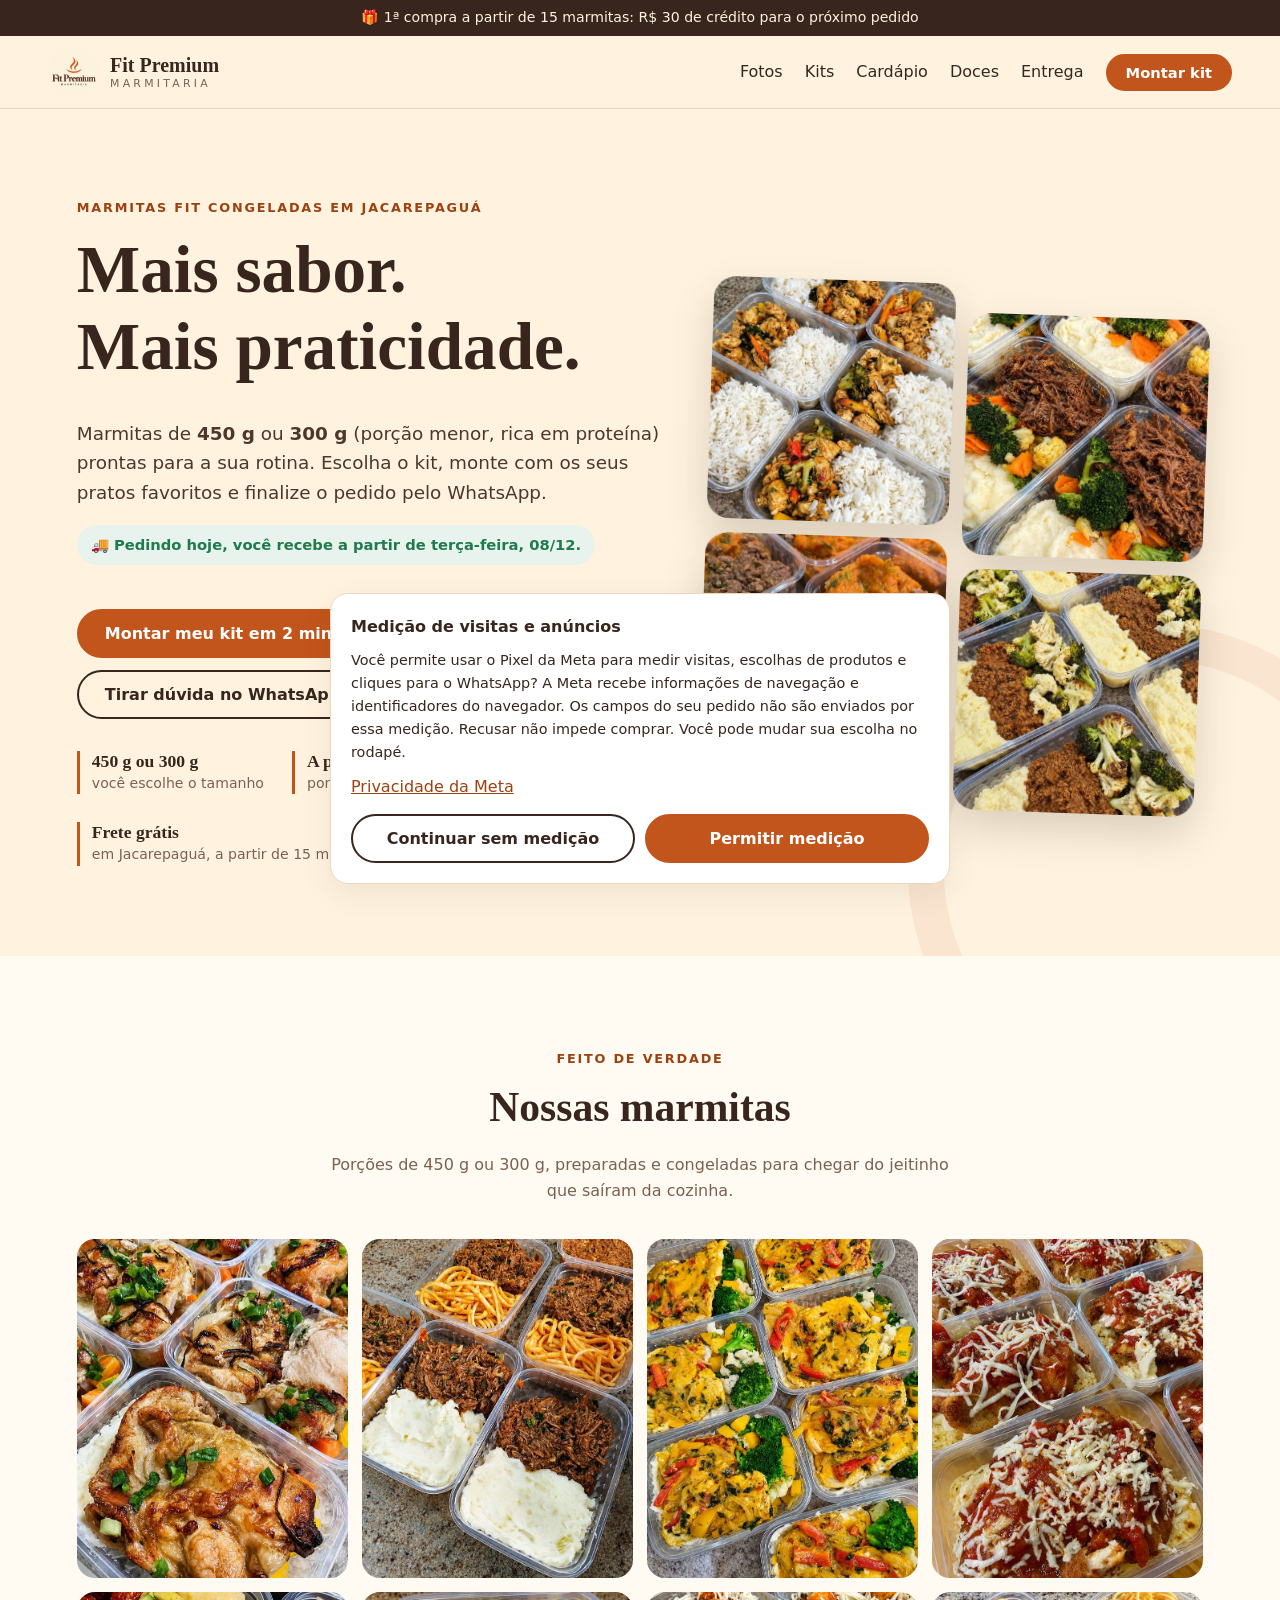
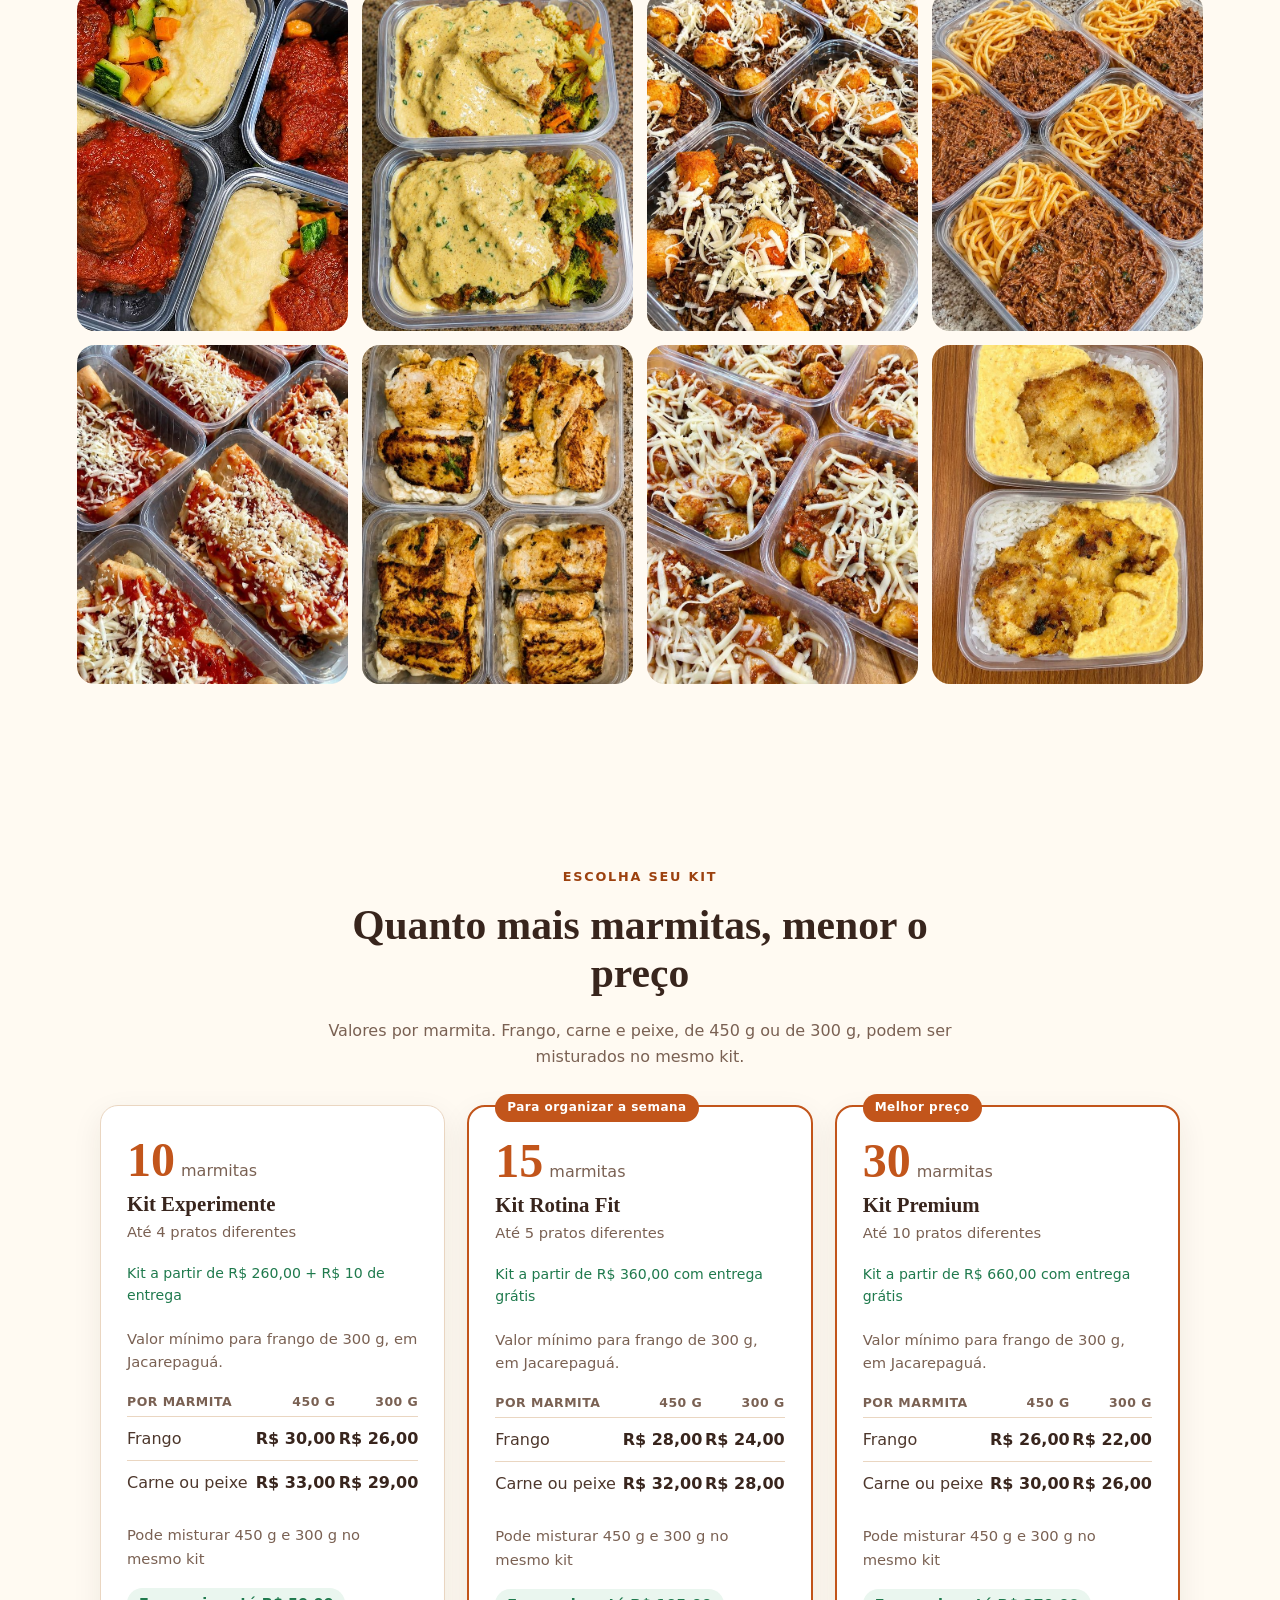
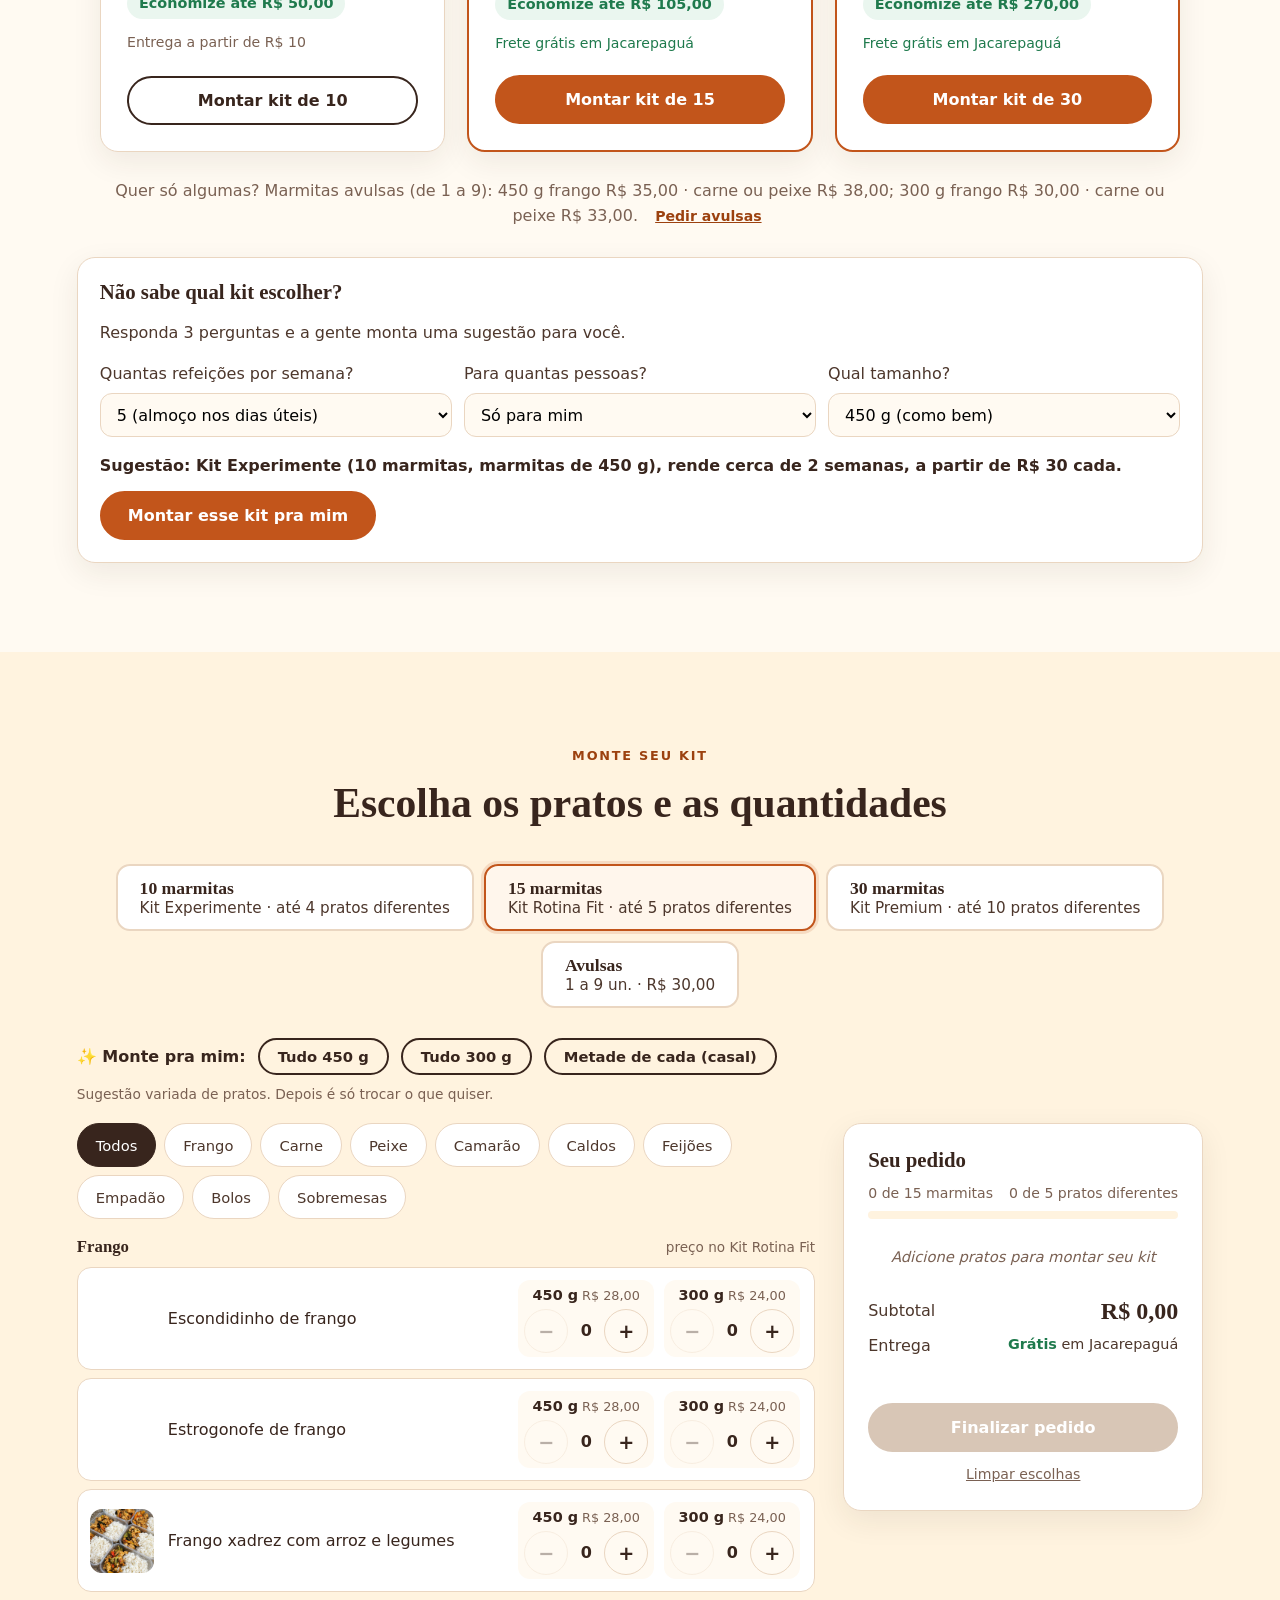
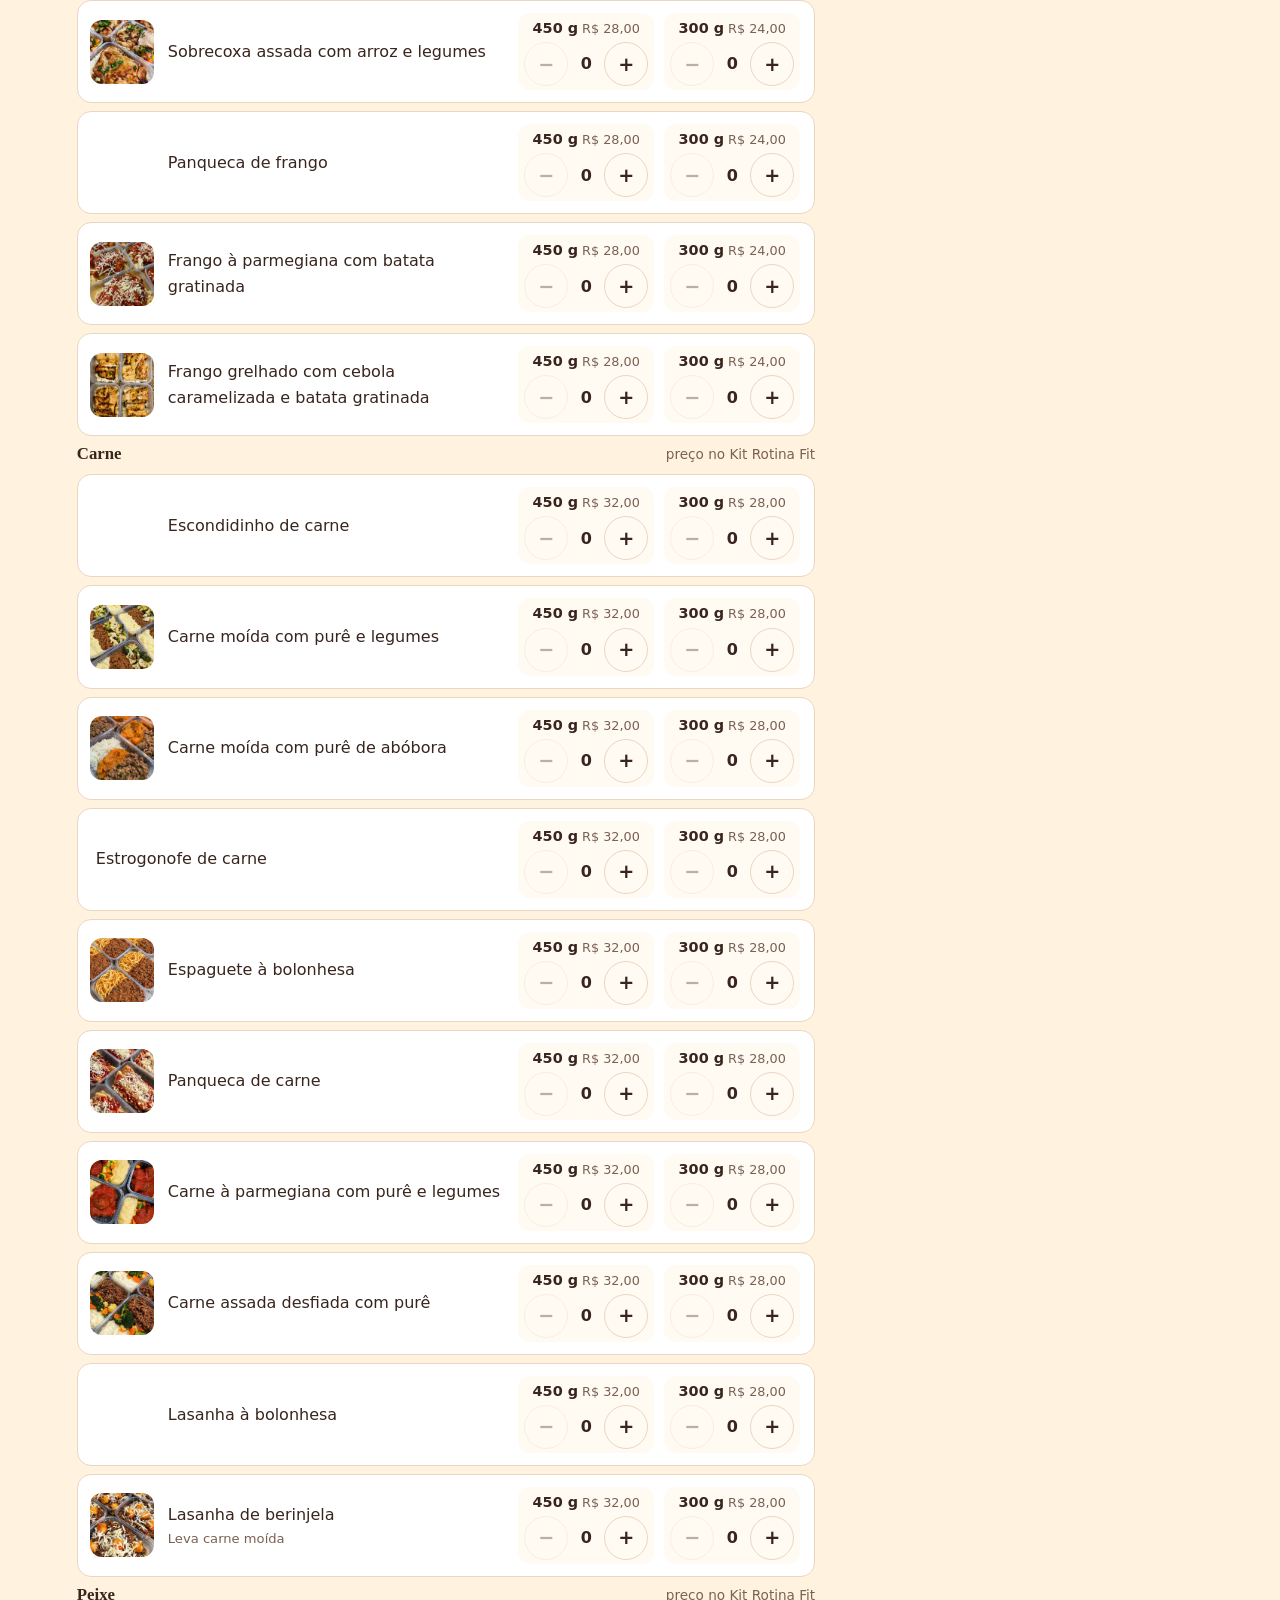
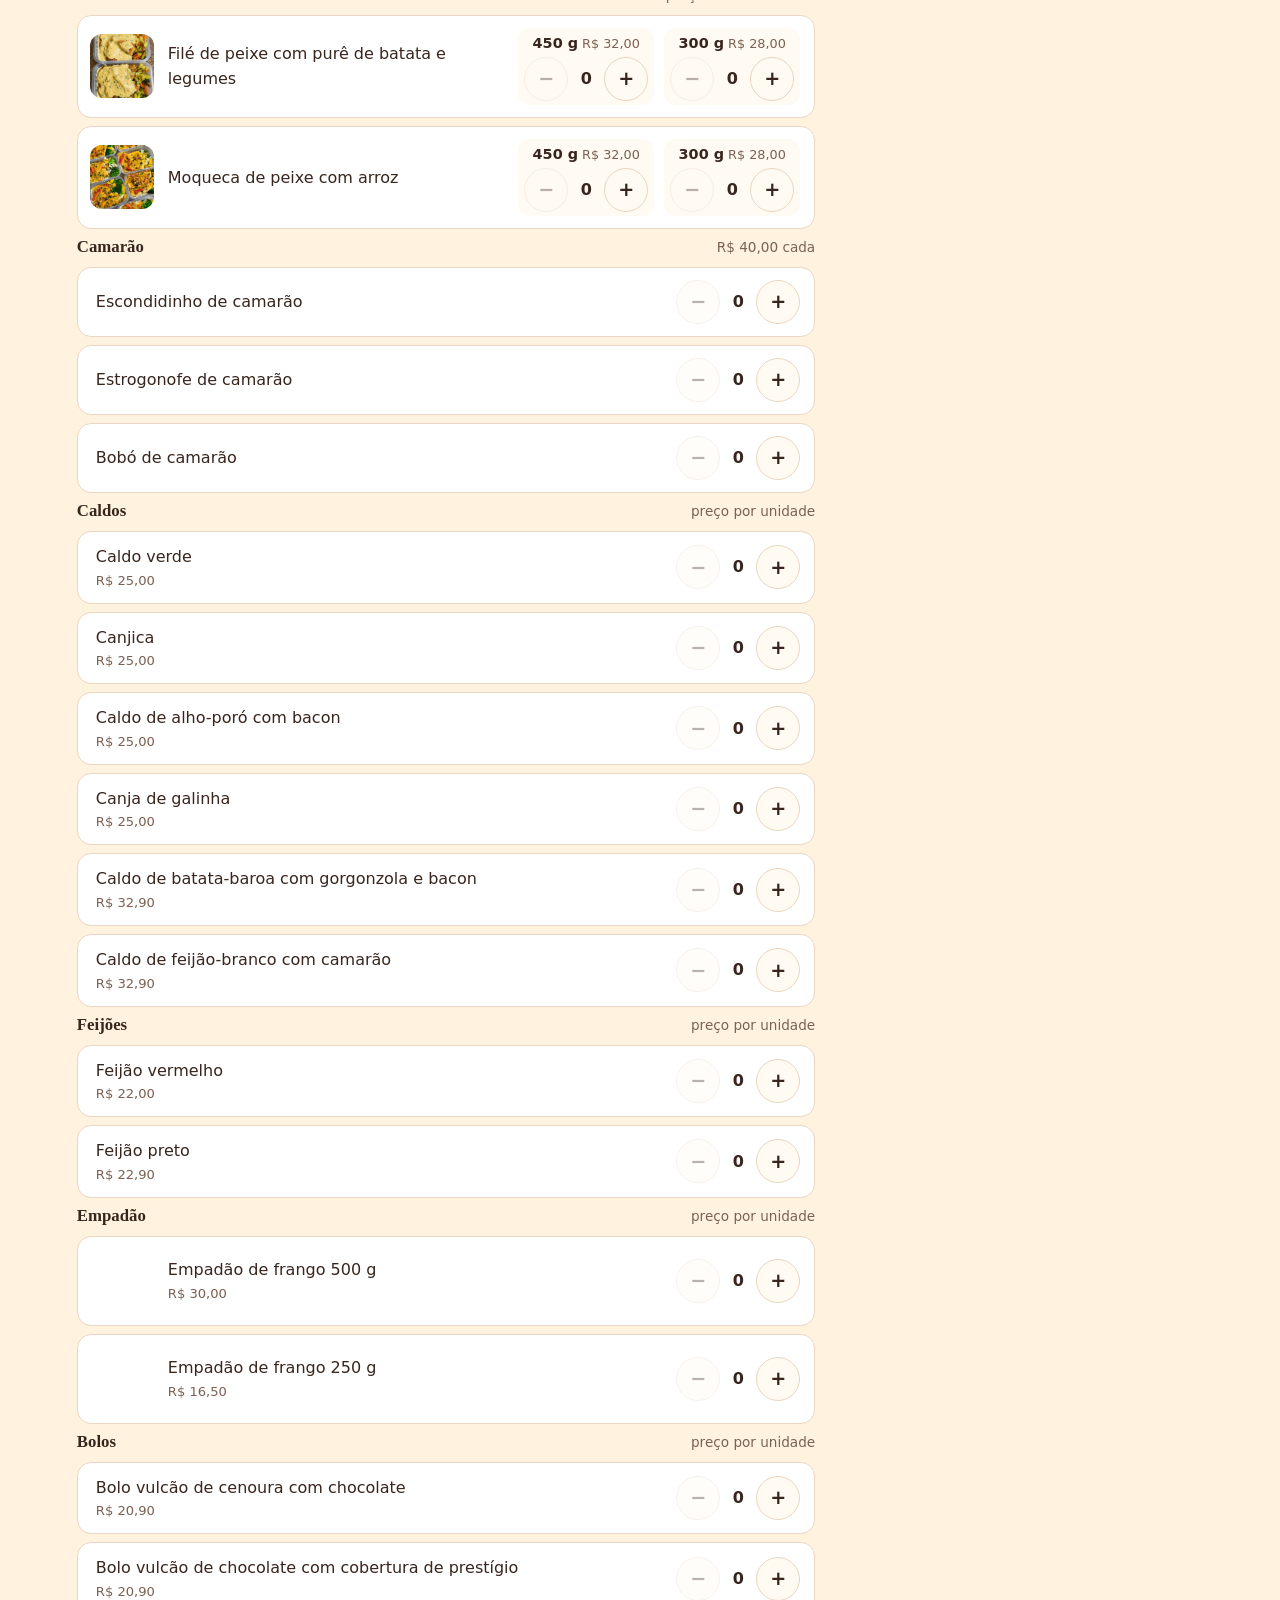
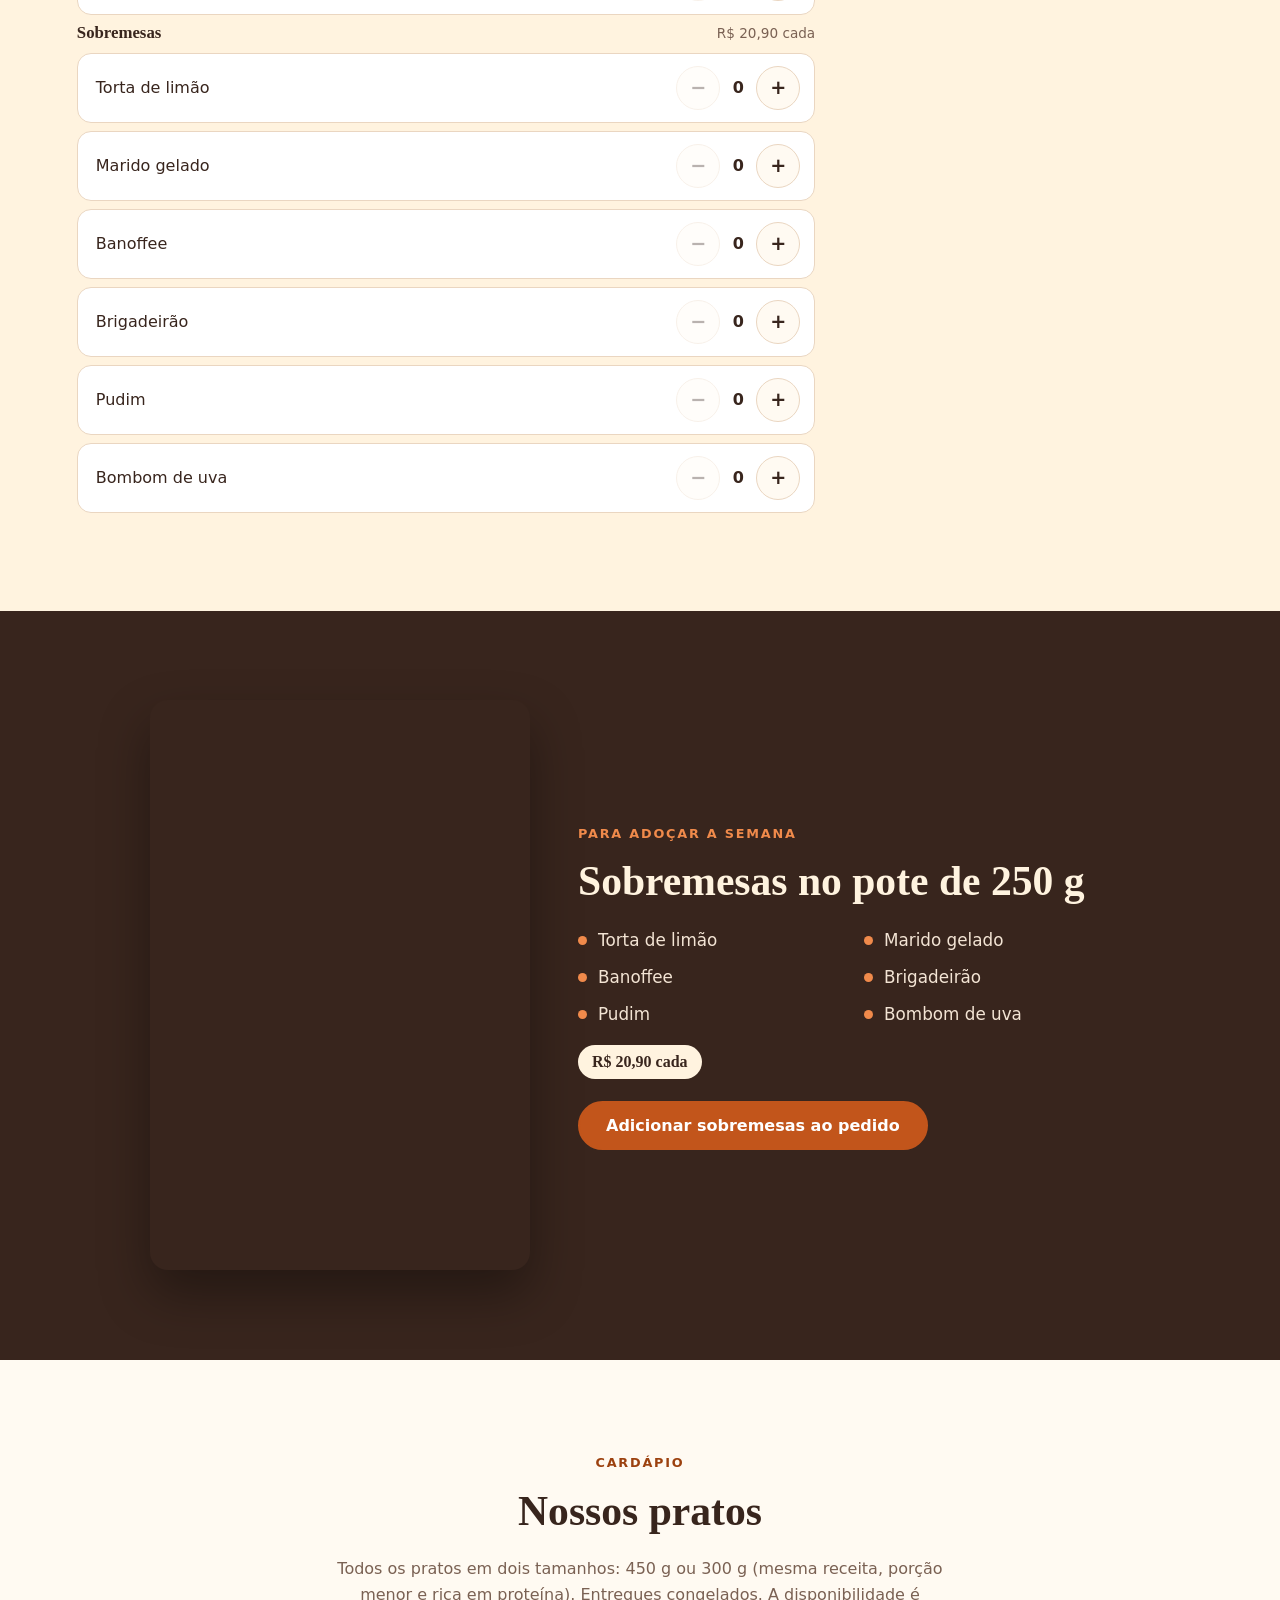
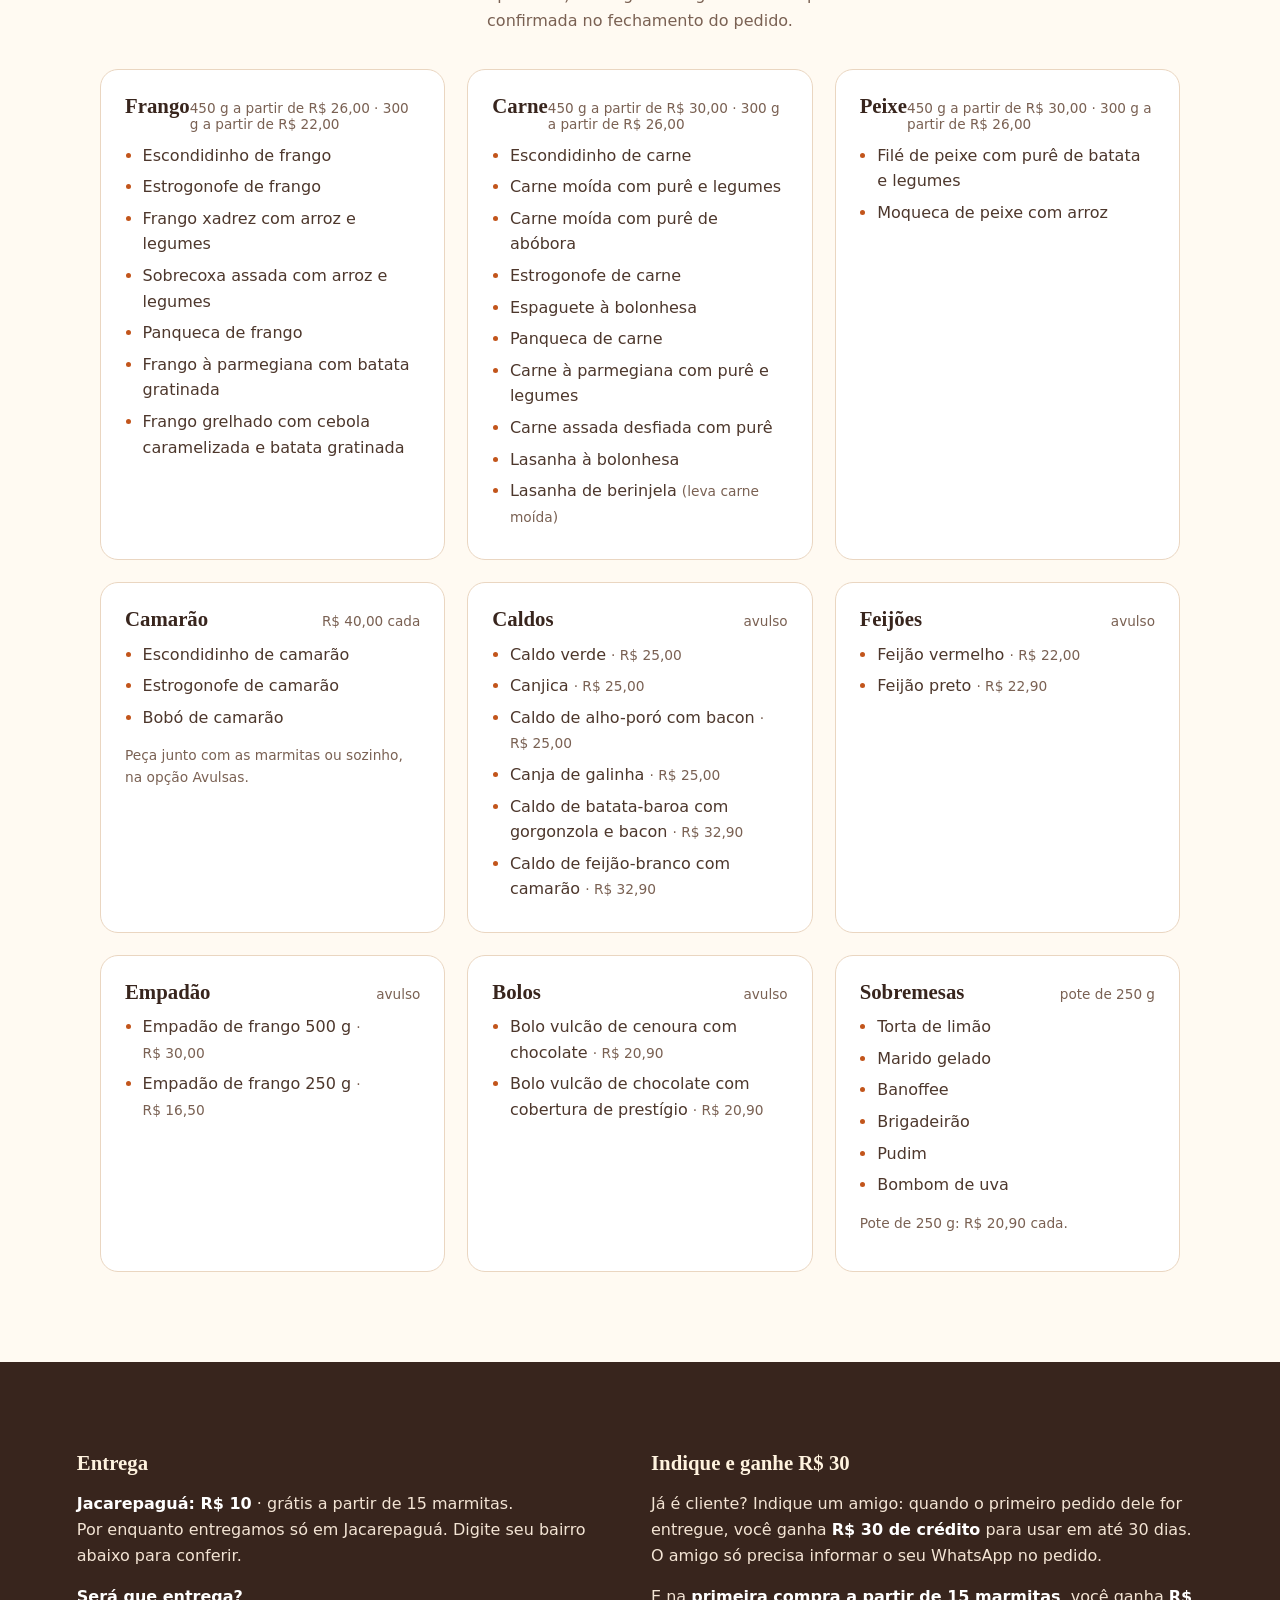
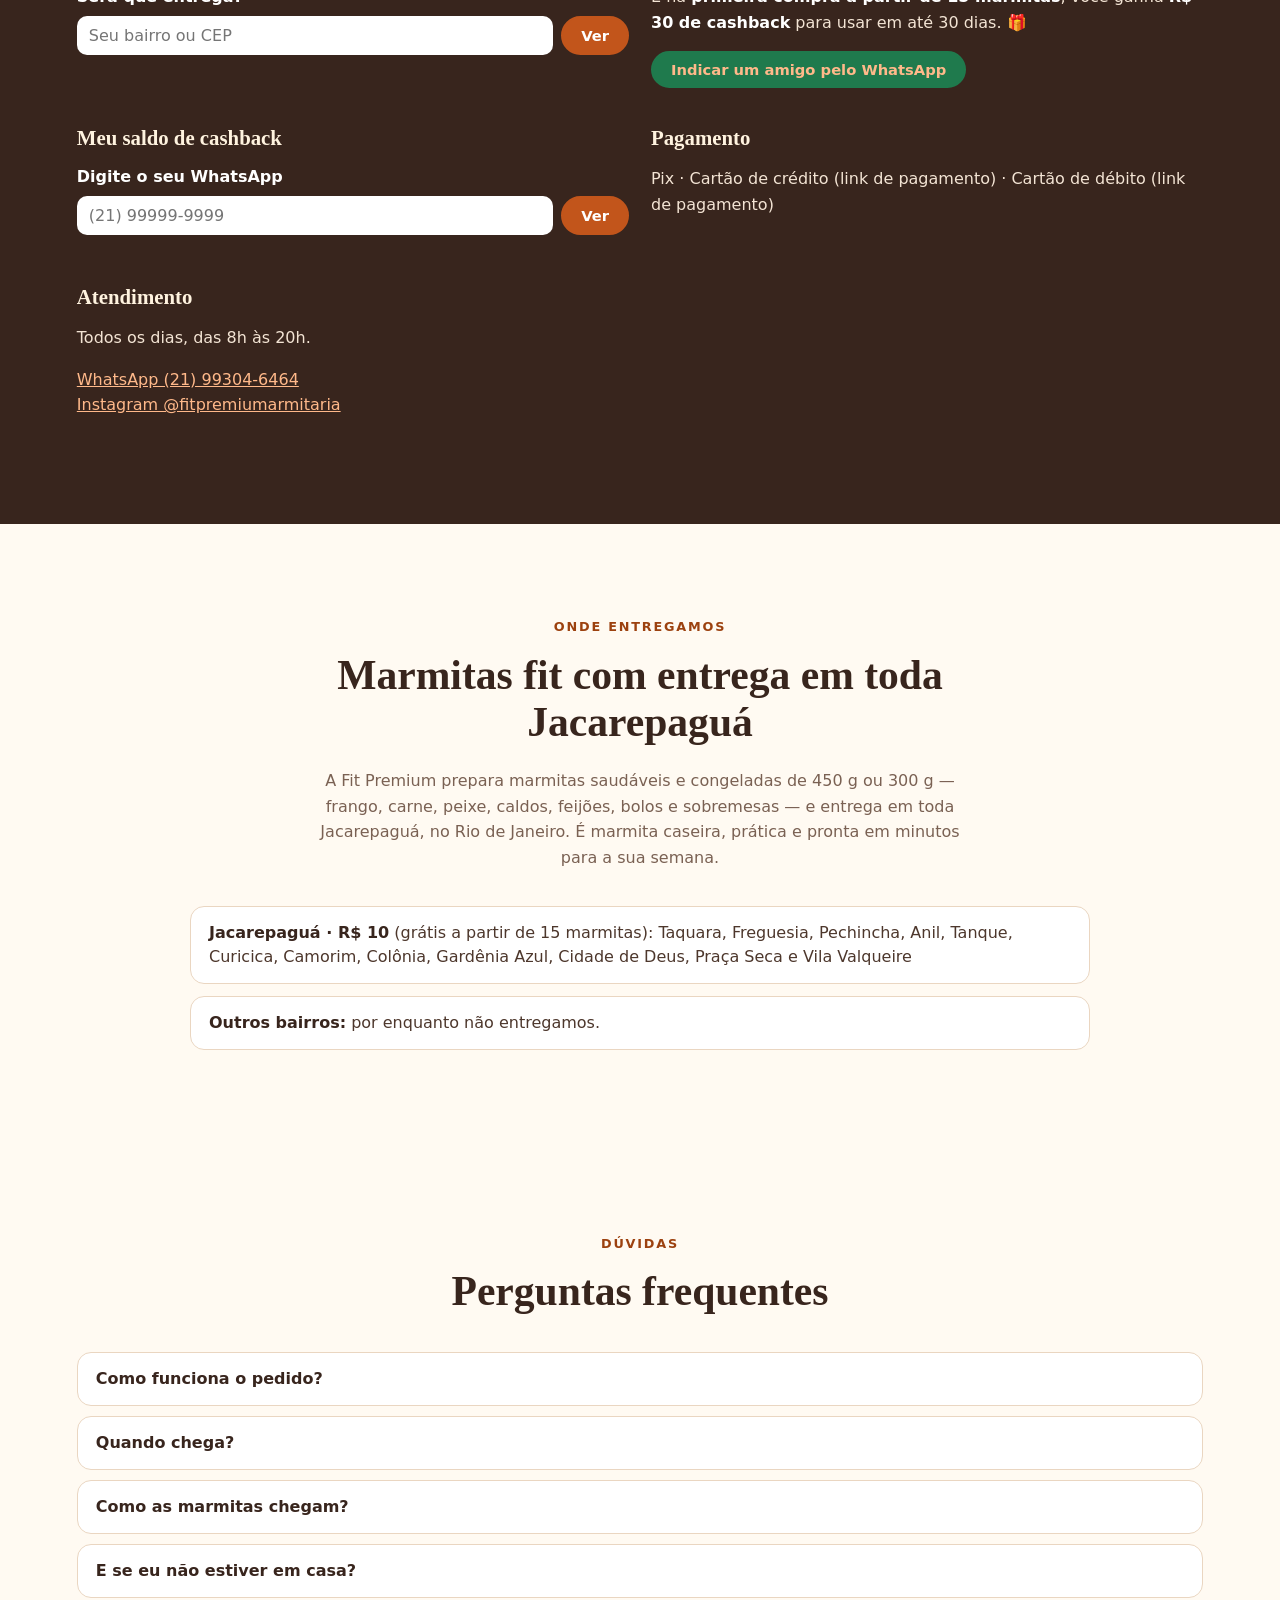
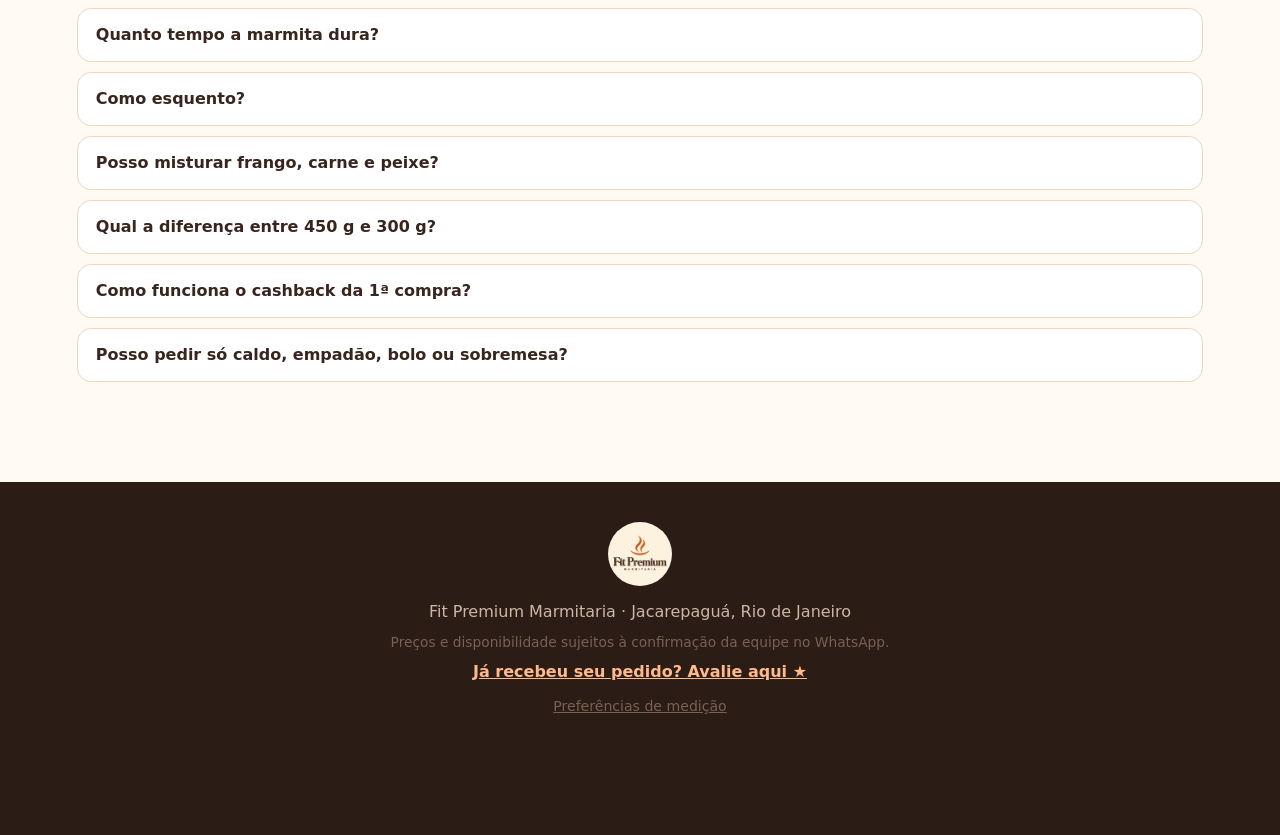
==== index.html @ 9c21b7a5 "Add consent-based Meta measurement and clarify delivery checkout" ====
<!doctype html>
<html lang="pt-BR">
<head>
  <meta charset="utf-8">
  <meta http-equiv="Content-Security-Policy" content="default-src 'self'; script-src 'self' https://connect.facebook.net; style-src 'self' https://fonts.googleapis.com; font-src https://fonts.gstatic.com; img-src 'self' data: https://www.facebook.com; connect-src 'self' https://fitpremium-api.onrender.com https://viacep.com.br https://www.facebook.com; object-src 'none'; base-uri 'self'; form-action 'self'">
  <meta name="referrer" content="strict-origin-when-cross-origin">
  <meta name="viewport" content="width=device-width, initial-scale=1, viewport-fit=cover">
  <title>Marmitas Congeladas em Jacarepaguá | Fit Premium Marmitaria</title>
  <meta name="description" content="Marmitas fit congeladas de 450 g ou 300 g com entrega em Jacarepaguá: Taquara, Freguesia, Pechincha, Anil, Tanque e toda a região de Jacarepaguá. Kits de 10, 15 e 30 marmitas a partir de R$ 22, com frete grátis em Jacarepaguá a partir de 15 marmitas.">
  <link rel="canonical" href="https://fitpremium.onrender.com/">
  <meta name="robots" content="index, follow, max-image-preview:large">
  <meta name="geo.region" content="BR-RJ">
  <meta name="geo.placename" content="Jacarepaguá, Rio de Janeiro">
  <link rel="icon" href="logo-fit-premium.png">
  <link rel="apple-touch-icon" href="logo-fit-premium.png">
  <meta property="og:type" content="website">
  <meta property="og:locale" content="pt_BR">
  <meta property="og:site_name" content="Fit Premium Marmitaria">
  <script type="application/ld+json">
  {
    "@context": "https://schema.org",
    "@type": "FoodEstablishment",
    "@id": "https://fitpremium.onrender.com/#empresa",
    "name": "Fit Premium Marmitaria",
    "alternateName": "Fit Premium",
    "description": "Marmitas fit congeladas de 450 g ou 300 g com frango, carne e peixe. Kits de 10, 15 e 30 marmitas com entrega em toda Jacarepaguá.",
    "url": "https://fitpremium.onrender.com/",
    "image": ["https://fitpremium.onrender.com/fotos/foto-08.jpg", "https://fitpremium.onrender.com/fotos/foto-15.jpg", "https://fitpremium.onrender.com/fotos/foto-20.jpg"],
    "logo": "https://fitpremium.onrender.com/logo-fit-premium.png",
    "telephone": "+55-21-99304-6464",
    "priceRange": "R$ 22 – R$ 40",
    "servesCuisine": ["Marmitas", "Comida saudável", "Comida caseira", "Marmita fit"],
    "hasMenu": "https://fitpremium.onrender.com/#cardapio",
    "acceptsReservations": false,
    "paymentAccepted": "Pix, Cartão de crédito, Cartão de débito",
    "currenciesAccepted": "BRL",
    "address": { "@type": "PostalAddress", "addressLocality": "Rio de Janeiro", "addressRegion": "RJ", "addressCountry": "BR" },
    "areaServed": ["Jacarepaguá", "Taquara", "Freguesia (Jacarepaguá)", "Pechincha", "Anil", "Tanque", "Curicica", "Camorim", "Colônia", "Gardênia Azul", "Cidade de Deus", "Vila Valqueire", "Praça Seca"],
    "openingHoursSpecification": [{ "@type": "OpeningHoursSpecification", "dayOfWeek": ["Monday","Tuesday","Wednesday","Thursday","Friday","Saturday","Sunday"], "opens": "08:00", "closes": "20:00" }],
    "sameAs": ["https://instagram.com/fitpremiumarmitaria", "https://wa.me/5521993046464"],
    "makesOffer": [
      { "@type": "AggregateOffer", "name": "Kit Experimente - 10 marmitas", "lowPrice": "260.00", "highPrice": "330.00", "priceCurrency": "BRL" },
      { "@type": "AggregateOffer", "name": "Kit Rotina Fit - 15 marmitas", "lowPrice": "360.00", "highPrice": "480.00", "priceCurrency": "BRL" },
      { "@type": "AggregateOffer", "name": "Kit Premium - 30 marmitas", "lowPrice": "660.00", "highPrice": "900.00", "priceCurrency": "BRL" }
    ]
  }
  </script>
  <meta property="og:title" content="Marmitas fit de 450 g ou 300 g a partir de R$ 22 · Fit Premium">
  <meta property="og:description" content="Monte seu kit em 2 minutos. Frete grátis em Jacarepaguá a partir de 15 marmitas e R$ 30 de cashback na 1ª compra a partir de 15 marmitas.">
  <meta property="og:image:width" content="1200">
  <meta property="og:image:height" content="630">
  <meta property="og:image" content="https://fitpremium.onrender.com/compartilhar.jpg?v=3">
  <meta property="og:url" content="https://fitpremium.onrender.com/">
  <meta name="theme-color" content="#fff3df">
  <link rel="preconnect" href="https://fonts.googleapis.com">
  <link rel="preconnect" href="https://fonts.gstatic.com" crossorigin>
  <link href="https://fonts.googleapis.com/css2?family=Fraunces:opsz,wght@9..144,500;9..144,700&family=DM+Sans:wght@400;500;700&display=swap" rel="stylesheet">
  <link rel="stylesheet" href="estilo.css?v=20261002b">
</head>
<body>
  <div class="aviso-topo" id="aviso-topo"></div>
  <header class="topo">
    <a href="#inicio" class="marca" aria-label="Fit Premium — início">
      <img src="logo-fit-premium.png" alt="" width="52" height="52">
      <span>Fit Premium<small>Marmitaria</small></span>
    </a>
    <nav aria-label="Principal">
      <a href="#fotos">Fotos</a>
      <a href="#combos">Kits</a>
      <a href="#cardapio">Cardápio</a>
      <a href="#doces">Doces</a>
      <a href="#entrega">Entrega</a>
      <a href="#montar" class="btn btn-pequeno">Montar kit</a>
    </nav>
  </header>

  <main>
    <section id="inicio" class="hero">
      <div class="hero-texto">
        <h1><span class="selo">Marmitas fit congeladas em Jacarepaguá</span>Mais sabor.<br>Mais praticidade.</h1>
        <p class="lead">Marmitas de <strong>450 g</strong> ou <strong>300 g</strong> (porção menor, rica em proteína) prontas para a sua rotina. Escolha o kit, monte com os seus pratos favoritos e finalize o pedido pelo WhatsApp.</p>
        <p class="hero-entrega" id="hero-entrega"></p>
        <div class="hero-acoes">
          <a href="#montar" class="btn">Montar meu kit em 2 minutos</a>
          <a href="#quiz" class="btn btn-contorno">Qual kit é para mim?</a>
          <a href="https://wa.me/5521993046464?text=Oi!%20Tenho%20uma%20d%C3%BAvida%20sobre%20as%20marmitas" class="btn btn-contorno" target="_blank" rel="noopener">Tirar dúvida no WhatsApp</a>
        </div>
        <ul class="hero-fatos">
          <li><strong>450 g ou 300 g</strong><span>você escolhe o tamanho</span></li>
          <li><strong>A partir de R$ 22</strong><span>por marmita</span></li>
          <li><strong>Frete grátis</strong><span>em Jacarepaguá, a partir de 15 marmitas</span></li>
        </ul>
      </div>
      <div class="hero-fotos" id="hero-fotos" aria-label="Fotos das marmitas Fit Premium"></div>
    </section>

    <section id="fotos" class="secao galeria-secao">
      <div class="secao-cab">
        <p class="selo">Feito de verdade</p>
        <h2>Nossas marmitas</h2>
        <p>Porções de 450 g ou 300 g, preparadas e congeladas para chegar do jeitinho que saíram da cozinha.</p>
      </div>
      <div class="galeria" id="galeria"></div>
    </section>

    <section id="combos" class="secao">
      <div class="secao-cab">
        <p class="selo">Escolha seu kit</p>
        <h2>Quanto mais marmitas, menor o preço</h2>
        <p>Valores por marmita. Frango, carne e peixe, de 450 g ou de 300 g, podem ser misturados no mesmo kit.</p>
      </div>
      <div id="lista-combos" class="combos"></div>
      <div class="quiz" id="quiz">
        <h3>Não sabe qual kit escolher?</h3>
        <p>Responda 3 perguntas e a gente monta uma sugestão para você.</p>
        <div class="duas">
          <label>Quantas refeições por semana?<select id="quiz-refeicoes">
            <option value="3">Umas 3 (só para garantir)</option>
            <option value="5" selected>5 (almoço nos dias úteis)</option>
            <option value="7">7 (uma por dia)</option>
            <option value="14">10 ou mais (almoço e jantar)</option>
          </select></label>
          <label>Para quantas pessoas?<select id="quiz-pessoas">
            <option value="1" selected>Só para mim</option>
            <option value="2">2 pessoas</option>
            <option value="3">3 ou mais</option>
          </select></label>
          <label>Qual tamanho?<select id="quiz-tamanho">
            <option value="450" selected>450 g (como bem)</option>
            <option value="300">300 g (como menos)</option>
            <option value="misto">Metade de cada (ex.: casal)</option>
          </select></label>
        </div>
        <p class="quiz-resultado" id="quiz-resultado" aria-live="polite"></p>
        <button type="button" class="btn" id="quiz-montar">Montar esse kit pra mim</button>
      </div>
    </section>

    <section id="montar" class="secao montador">
      <div class="secao-cab">
        <p class="selo">Monte seu kit</p>
        <h2>Escolha os pratos e as quantidades</h2>
      </div>

      <div class="passo-combo" role="radiogroup" aria-label="Tamanho do kit" id="seletor-combo"></div>
      <div class="monte-pra-mim"><strong>✨ Monte pra mim:</strong>
        <button type="button" class="btn btn-contorno btn-pequeno" data-sugestao="450">Tudo 450 g</button>
        <button type="button" class="btn btn-contorno btn-pequeno" data-sugestao="300">Tudo 300 g</button>
        <button type="button" class="btn btn-contorno btn-pequeno" data-sugestao="misto">Metade de cada (casal)</button>
        <span>Sugestão variada de pratos. Depois é só trocar o que quiser.</span></div>

      <div class="montador-grid">
        <div class="pratos">
          <div class="filtros" role="tablist" aria-label="Categorias" id="filtros"></div>
          <div id="lista-pratos"></div>
        </div>

        <aside class="resumo" id="resumo" aria-labelledby="resumo-titulo">
          <h3 id="resumo-titulo">Seu pedido</h3>
          <div class="progresso">
            <div class="progresso-info"><span id="prog-marmitas">0 de 10 marmitas</span><span id="prog-pratos">0 de 4 pratos diferentes</span></div>
            <div class="barra"><div id="barra-fill"></div></div>
          </div>
          <ul id="resumo-itens" class="resumo-itens"></ul>
          <div class="resumo-total">
            <div><span>Subtotal</span><strong id="subtotal">R$ 0,00</strong></div>
            <p class="pequeno" id="nota-doces" hidden>+ sobremesas: valor confirmado no WhatsApp</p>
            <div class="frete"><span>Entrega</span><span id="frete-info">—</span></div>
          </div>
          <p id="aviso" class="aviso" aria-live="polite"></p>
          <button id="btn-finalizar" class="btn btn-bloco" disabled>Finalizar pedido</button>
          <button id="btn-limpar" class="link-limpar" type="button">Limpar escolhas</button>
        </aside>
      </div>
    </section>

    <section id="doces" class="secao doces">
      <div class="doces-grid">
        <img id="doces-foto" alt="Sobremesas Fit Premium no pote de 250 g: torta de limão, marido gelado, banoffee, brigadeirão, pudim e bombom de uva" width="400" height="600" loading="lazy">
        <div>
          <p class="selo">Para adoçar a semana</p>
          <h2>Sobremesas no pote de <span id="doces-peso">250 g</span></h2>
          <ul class="doces-lista" id="doces-lista"></ul>
          <p class="doces-preco" id="doces-preco"></p>
          <p class="doces-combo" id="doces-combo"></p>
          <button type="button" class="btn" id="btn-doces">Adicionar sobremesas ao pedido</button>
        </div>
      </div>
    </section>

    <section id="avaliacoes" class="secao avaliacoes" hidden>
      <div class="secao-cab">
        <p class="selo">Clientes satisfeitos</p>
        <h2>Quem prova, volta</h2>
        <p id="media-avaliacoes"></p>
      </div>
      <div class="depoimentos" id="depoimentos"></div>
    </section>

    <section id="cardapio" class="secao">
      <div class="secao-cab">
        <p class="selo">Cardápio</p>
        <h2>Nossos pratos</h2>
        <p>Todos os pratos em dois tamanhos: 450 g ou 300 g (mesma receita, porção menor e rica em proteína). Entregues congelados. A disponibilidade é confirmada no fechamento do pedido.</p>
      </div>
      <div id="cardapio-lista" class="cardapio"></div>
    </section>

    <section id="entrega" class="secao info">
      <div class="info-card">
        <h3>Entrega</h3>
        <p><strong>Jacarepaguá: R$ 10</strong> · grátis a partir de 15 marmitas.<br>Por enquanto entregamos só em Jacarepaguá. Digite seu bairro abaixo para conferir.</p>
        <form class="sera-entrega" id="form-sera" novalidate>
          <label for="inp-sera">Será que entrega?</label>
          <div><input id="inp-sera" list="lista-bairros" placeholder="Seu bairro ou CEP" autocomplete="off" maxlength="60"><button class="btn btn-pequeno">Ver</button></div>
          <p id="res-sera" aria-live="polite"></p>
        </form>
      </div>
      <div class="info-card">
        <h3>Indique e ganhe R$ 30</h3>
        <p>Já é cliente? Indique um amigo: quando o primeiro pedido dele for entregue, você ganha <strong>R$ 30 de crédito</strong> para usar em até 30 dias. O amigo só precisa informar o seu WhatsApp no pedido.</p>
        <p>E na <strong>primeira compra a partir de 15 marmitas</strong>, você ganha <strong>R$ 30 de cashback</strong> para usar em até 30 dias. 🎁</p>
        <p><a class="btn btn-pequeno btn-whats" id="btn-indicar" href="#" target="_blank" rel="noopener">Indicar um amigo pelo WhatsApp</a></p>
      </div>
      <div class="info-card">
        <h3>Meu saldo de cashback</h3>
        <form class="sera-entrega" id="form-saldo" novalidate>
          <label for="inp-saldo">Digite o seu WhatsApp</label>
          <div><input id="inp-saldo" inputmode="tel" placeholder="(21) 99999-9999" maxlength="16" autocomplete="tel-national"><button class="btn btn-pequeno">Ver</button></div>
          <p id="res-saldo" aria-live="polite"></p>
        </form>
      </div>
      <div class="info-card">
        <h3>Pagamento</h3>
        <p id="lista-pagamentos"></p>
      </div>
      <div class="info-card">
        <h3>Atendimento</h3>
        <p>Todos os dias, das 8h às 20h.</p>
        <p><a id="link-whats" href="#">WhatsApp (21) 99304-6464</a><br><a id="link-insta" href="#">Instagram @fitpremiumarmitaria</a></p>
      </div>
    </section>
    <section id="onde-entregamos" class="secao regioes">
      <div class="secao-cab">
        <p class="selo">Onde entregamos</p>
        <h2>Marmitas fit com entrega em toda Jacarepaguá</h2>
        <p>A Fit Premium prepara marmitas saudáveis e congeladas de 450 g ou 300 g — frango, carne, peixe, caldos, feijões, bolos e sobremesas — e entrega em toda Jacarepaguá, no Rio de Janeiro. É marmita caseira, prática e pronta em minutos para a sua semana.</p>
      </div>
      <ul class="lista-bairros">
        <li><strong>Jacarepaguá · R$ 10</strong> (grátis a partir de 15 marmitas): Taquara, Freguesia, Pechincha, Anil, Tanque, Curicica, Camorim, Colônia, Gardênia Azul, Cidade de Deus, Praça Seca e Vila Valqueire</li>
        <li><strong>Outros bairros:</strong> por enquanto não entregamos.</li>
      </ul>
    </section>
    <section id="duvidas" class="secao duvidas">
      <div class="secao-cab">
        <p class="selo">Dúvidas</p>
        <h2>Perguntas frequentes</h2>
      </div>
      <details><summary>Como funciona o pedido?</summary><p>Você escolhe o kit e os pratos aqui no site e toca em "Enviar pedido pelo WhatsApp". A equipe confirma disponibilidade, data e total por lá. Pagamento por Pix ou cartão (enviamos um link de pagamento pelo WhatsApp). O pedido sai depois do pagamento confirmado.</p></details>
      <details><summary>Quando chega?</summary><p>Entregamos em 2 dias após a confirmação do pedido. Se preferir uma data específica, é só escolher no pedido.</p></details>
      <details><summary>Como as marmitas chegam?</summary><p>Congeladas, em caixa térmica com gelo, lacrada com o número do seu pedido. Você escolhe o período (manhã ou tarde) e avisamos pelo WhatsApp quando o pedido sair. Ao receber, guarde logo no freezer.</p></details>
      <details><summary>E se eu não estiver em casa?</summary><p>A portaria ou outra pessoa pode receber, se você autorizar no pedido. Se não houver ninguém e o pedido voltar, combinamos uma nova entrega pelo WhatsApp, com nova taxa de entrega.</p></details>
      <details><summary>Quanto tempo a marmita dura?</summary><p>Até 3 meses no freezer. Depois de descongelada, consuma em até 3 dias (na geladeira).</p></details>
      <details><summary>Como esquento?</summary><p>No micro-ondas, por 5 a 7 minutos, mexendo na metade do tempo.</p></details>
      <details><summary>Posso misturar frango, carne e peixe?</summary><p>Pode! Cada kit aceita um número de pratos diferentes (4, 5 ou 10) e você escolhe quantas marmitas de cada.</p></details>
      <details><summary>Qual a diferença entre 450 g e 300 g?</summary><p>É a mesma receita. A de 300 g tem menos acompanhamento e mantém a proteína: é para quem come menos ou está de dieta. Dá para misturar os dois tamanhos no mesmo kit (por exemplo, um casal). O mesmo prato nos dois tamanhos conta como um prato só.</p></details>
      <details><summary>Como funciona o cashback da 1ª compra?</summary><p>Na primeira compra a partir de 15 marmitas, você ganha R$ 30 de crédito quando o pedido é entregue. Ele vale por 30 dias e entra sozinho no total do próximo pedido feito com o mesmo WhatsApp. Consulte seu saldo aqui no site, na seção Entrega.</p></details>
      <details><summary>Posso pedir só caldo, empadão, bolo ou sobremesa?</summary><p>Pode. Escolha "Avulsas" no montador e adicione só os itens que quiser.</p></details>
    </section>
  </main>

  <aside class="lembrete" id="lembrete" hidden>
    <button type="button" class="fechar" id="lembrete-fechar" aria-label="Fechar">×</button>
    <p><strong>🎁 R$ 30 de crédito para o próximo pedido</strong> na sua 1ª compra a partir de 15 marmitas.</p>
    <a href="#montar" class="btn btn-pequeno" id="lembrete-btn">Montar meu kit</a>
  </aside>

  <footer class="rodape">
    <img src="logo-fit-premium.png" alt="" width="64" height="64">
    <p>Fit Premium Marmitaria · Jacarepaguá, Rio de Janeiro</p>
    <p class="pequeno">Preços e disponibilidade sujeitos à confirmação da equipe no WhatsApp.</p>
    <p><a href="avaliar.html" class="link-rodape">Já recebeu seu pedido? Avalie aqui ★</a></p>
    <p><button type="button" class="link-limpar" id="medicao-preferencias">Preferências de medição</button></p>
  </footer>
  <aside id="preferencias-medicao" class="preferencias-medicao" aria-label="Preferências de medição" hidden>
    <strong>Medição de visitas e anúncios</strong>
    <p>Você permite usar o Pixel da Meta para medir visitas, escolhas de produtos e cliques para o WhatsApp? A Meta recebe informações de navegação e identificadores do navegador. Os campos do seu pedido não são enviados por essa medição. Recusar não impede comprar. Você pode mudar sua escolha no rodapé.</p>
    <a href="https://www.facebook.com/privacy/policy/" target="_blank" rel="noopener">Privacidade da Meta</a>
    <div class="acoes-medicao">
      <button type="button" class="btn btn-contorno" id="medicao-recusar">Continuar sem medição</button>
      <button type="button" class="btn" id="medicao-aceitar">Permitir medição</button>
    </div>
  </aside>

  <!-- Barra fixa no celular -->
  <div class="barra-movel" id="barra-movel">
    <div><strong id="bm-total">R$ 0,00</strong><span id="bm-info">0 de 10 marmitas</span></div>
    <a href="#resumo" class="btn btn-pequeno" id="bm-btn">Ver pedido</a>
  </div>

  <dialog id="checkout" aria-labelledby="checkout-titulo">
    <form id="form-checkout" method="dialog">
      <div class="dlg-cab">
        <h3 id="checkout-titulo">Finalizar pedido</h3>
        <button type="button" class="fechar" id="btn-fechar" aria-label="Fechar">×</button>
      </div>
      <p class="pequeno">Ao continuar, abriremos o WhatsApp com seu pedido pronto. Toque em enviar no WhatsApp para Marcos Medina receber a mensagem e confirmar disponibilidade, entrega e total. Atendimento todos os dias, das 8h às 20h.</p>
      <label>Nome<input name="nome" required autocomplete="name" maxlength="80"></label>
      <label>Seu WhatsApp<input name="telefone" required inputmode="tel" autocomplete="tel-national" placeholder="(21) 99999-9999" maxlength="16"></label>
      <input type="hidden" name="tipo" value="Entrega">
      <!-- Campo-armadilha contra robôs: fica invisível e deve continuar vazio. -->
      <div class="hp" aria-hidden="true"><label>Site<input name="site" tabindex="-1" autocomplete="off"></label></div>
      <div id="campos-endereco">
        <label>CEP<input name="cep" inputmode="numeric" autocomplete="postal-code" placeholder="00000-000 (preenche o endereço)" maxlength="9"></label>
        <label>Endereço completo<input name="endereco" autocomplete="street-address" placeholder="Rua, número, complemento" maxlength="200"></label>
        <div class="duas">
          <label>Bairro<input name="bairro" list="lista-bairros" required autocomplete="off" placeholder="Ex.: Taquara" maxlength="60"></label>
          <label>Cidade<select name="cidade" id="sel-cidade"></select></label>
        </div>
        <datalist id="lista-bairros"></datalist>
        <p class="taxa-entrega" id="taxa-entrega" aria-live="polite"></p>
        <a class="pequeno" href="https://wa.me/5521993046464?text=Ol%C3%A1!%20Quero%20consultar%20a%20entrega%20no%20meu%20bairro." target="_blank" rel="noopener">Não encontrou seu bairro? Consulte a entrega pelo WhatsApp</a>
      </div>
      <div class="duas">
        <label>Pagamento<select name="pagamento" id="sel-pagamento" required></select></label>
        <label>Data desejada<input name="data" type="date" id="inp-data"></label>
      </div>
      <label>Período de entrega<select name="periodo" id="sel-periodo" required></select></label>
      <label class="check"><input type="checkbox" name="porteiro" value="sim"> A portaria (ou outra pessoa) pode receber</label>
      <p class="pequeno">🚚 Entregamos em 2 dias após a confirmação do pedido. Deixe a data em branco para receber o quanto antes. As marmitas vão congeladas, em caixa térmica com gelo e lacrada.</p>
      <label>Observações<textarea name="obs" rows="2" placeholder="Opcional" maxlength="300"></textarea></label>
      <details class="extras-checkout">
        <summary>🎁 Primeira compra? Indicação de amigo?</summary>
        <p class="pequeno" id="aviso-cashback"></p>
        <label>Quem te indicou? (WhatsApp)<input name="indicadoPor" inputmode="tel" placeholder="(21) 99999-9999" maxlength="16"></label>
        <p class="pequeno">Conferimos pelo seu WhatsApp se é a primeira compra. Créditos de indicação que você tiver entram sozinhos no total. Quem indica precisa já ter recebido um pedido.</p>
      </details>
      <div class="total-checkout" id="total-checkout"></div>
      <p class="pequeno">Aguarde a confirmação de Marcos Medina antes de pagar. Depois da conferência do pedido, enviamos a chave Pix ou o link de pagamento pelo WhatsApp.</p>
      <p class="aviso" id="erro-checkout" role="alert"></p>
      <button class="btn btn-bloco btn-whats" type="submit">Enviar pedido pelo WhatsApp</button>
    </form>
    <div class="pedido-ok" id="pedido-ok" hidden>
      <p class="selo">Quase lá ✓</p>
      <h3 id="ok-codigo">Pedido registrado</h3>
      <p id="ok-texto"></p>
      <p class="pequeno">Seu pedido ainda depende de confirmação. Marcos Medina confere disponibilidade, entrega e total e envia a forma de pagamento pelo WhatsApp. Aguarde essa confirmação antes de pagar.</p>
      <a class="btn btn-bloco btn-whats" id="ok-whats" href="#" target="_blank" rel="noopener">Abrir o WhatsApp de novo</a>
      <button type="button" class="link-limpar" id="ok-fechar">Fechar</button>
    </div>
  </dialog>

  <script src="dados.js?v=20261002a"></script>
  <script src="preco.js?v=20261001a"></script>
  <script src="medicao.js?v=20261002b"></script>
  <script src="app.js?v=20261002b"></script>
</body>
</html>
---- estilo.css ----
:root {
  --creme: #fff3df;
  --creme-claro: #fffaf2;
  --laranja: #c2551b;
  --laranja-escuro: #9c410f;
  --marrom: #38251d;
  --texto: #4d372c;
  --suave: #7a6153;
  --linha: #ead6c1;
  --branco: #fff;
  --verde: #1f7a4d;
  --raio: 18px;
  --sombra: 0 10px 30px rgba(56, 37, 29, .08);
  --serif: 'Fraunces', Georgia, serif;
  --sans: 'DM Sans', system-ui, sans-serif;
}

* { box-sizing: border-box; }
[hidden] { display: none !important; }
html { scroll-behavior: smooth; scroll-padding-top: 84px; }
body { -webkit-text-size-adjust: 100%; margin: 0; background: var(--creme-claro); color: var(--texto); font: 16px/1.6 var(--sans); }
img { max-width: 100%; height: auto; }
a { color: var(--laranja-escuro); }
h1, h2, h3 { font-family: var(--serif); color: var(--marrom); line-height: 1.15; margin: 0 0 .5em; }
h1 { font-size: clamp(2.4rem, 6vw, 4.2rem); }
h2 { font-size: clamp(1.8rem, 4vw, 2.6rem); }
h3 { font-size: 1.3rem; }
.pequeno { font-size: .86rem; color: var(--suave); }

/* Botões */
.btn { display: inline-flex; align-items: center; justify-content: center; gap: 8px; background: var(--laranja); color: #fff; border: 2px solid var(--laranja); padding: 13px 26px; border-radius: 999px; font: 700 1rem var(--sans); text-decoration: none; cursor: pointer; transition: background .2s, transform .1s; }
.btn:hover { background: var(--laranja-escuro); border-color: var(--laranja-escuro); }
.btn:active { transform: scale(.98); }
.btn:disabled { background: #d8c6b6; border-color: #d8c6b6; cursor: not-allowed; }
.btn-contorno { background: transparent; color: var(--marrom); border-color: var(--marrom); }
.btn-contorno:hover { background: var(--marrom); color: #fff; border-color: var(--marrom); }
.btn-pequeno { padding: 8px 18px; font-size: .92rem; }
.btn-bloco { width: 100%; }
.btn-whats { background: var(--verde); border-color: var(--verde); }
.btn-whats:hover { background: #17603c; border-color: #17603c; }
:focus-visible { outline: 3px solid var(--laranja); outline-offset: 2px; }

/* Topo */
.topo { position: sticky; top: 0; z-index: 20; display: flex; align-items: center; justify-content: space-between; gap: 16px; padding: 10px clamp(16px, 4vw, 48px); background: rgba(255, 243, 223, .94); backdrop-filter: blur(8px); border-bottom: 1px solid var(--linha); }
.marca { display: flex; align-items: center; gap: 10px; text-decoration: none; color: var(--marrom); font: 700 1.25rem var(--serif); }
.marca img { width: 52px; height: 52px; border-radius: 50%; object-fit: cover; }
.marca small { display: block; font: 500 .68rem var(--sans); letter-spacing: .3em; text-transform: uppercase; color: var(--suave); }
.topo nav { display: flex; align-items: center; gap: 22px; }
.topo nav a:not(.btn) { color: var(--marrom); text-decoration: none; font-weight: 500; }
.topo nav a:not(.btn):hover { color: var(--laranja); }

/* Hero */
.hero { display: grid; grid-template-columns: 1.2fr 1fr; align-items: center; gap: 32px; padding: clamp(40px, 7vw, 90px) clamp(16px, 6vw, 80px); background: var(--creme); position: relative; overflow: hidden; }
.hero::after { content: ''; position: absolute; right: -120px; bottom: -160px; width: 420px; height: 420px; border-radius: 50%; border: 36px solid rgba(194, 85, 27, .08); }
.selo { display: inline-block; margin: 0 0 14px; color: var(--laranja-escuro); font-weight: 700; font-size: .8rem; letter-spacing: .14em; text-transform: uppercase; }
.lead { font-size: 1.15rem; max-width: 34em; }
.hero-acoes { display: flex; flex-wrap: wrap; gap: 12px; margin: 26px 0 32px; }
.hero-fatos { list-style: none; padding: 0; margin: 0; display: flex; flex-wrap: wrap; gap: 28px; }
.hero-fatos li { display: flex; flex-direction: column; border-left: 3px solid var(--laranja); padding-left: 12px; }
.hero-fatos strong { font: 700 1.1rem var(--serif); color: var(--marrom); }
.hero-fatos span { font-size: .88rem; color: var(--suave); }
.hero-fotos { display: grid; grid-template-columns: 1fr 1fr; gap: 14px; transform: rotate(2deg); position: relative; z-index: 1; }
.hero-fotos img { width: 100%; aspect-ratio: 1; object-fit: cover; border-radius: 22px; box-shadow: 0 18px 40px rgba(56, 37, 29, .18); }
.hero-fotos img:nth-child(2), .hero-fotos img:nth-child(4) { transform: translateY(28px); }

/* Galeria */
.galeria { display: grid; grid-template-columns: repeat(4, 1fr); gap: 14px; max-width: 1180px; margin: 0 auto; }
.galeria figure { margin: 0; overflow: hidden; border-radius: 18px; background: var(--creme); }
.galeria img { display: block; width: 100%; aspect-ratio: 4 / 5; object-fit: cover; transition: transform .4s; }
.galeria figure:hover img { transform: scale(1.05); }

/* Seções */
.secao { padding: clamp(48px, 7vw, 90px) clamp(16px, 6vw, 80px); }
.secao-cab { max-width: 640px; margin: 0 auto 36px; text-align: center; }
.secao-cab p:last-child { color: var(--suave); }

/* Cards de combo */
.combos { display: grid; grid-template-columns: repeat(3, 1fr); gap: 22px; max-width: 1080px; margin: 0 auto; }
.combo { position: relative; background: var(--branco); border: 1px solid var(--linha); border-radius: var(--raio); padding: 30px 26px 26px; box-shadow: var(--sombra); display: flex; flex-direction: column; }
.combo.destaque { border: 2px solid var(--laranja); }
.combo .tag { position: absolute; top: -13px; left: 26px; background: var(--laranja); color: #fff; font-size: .75rem; font-weight: 700; padding: 4px 12px; border-radius: 999px; letter-spacing: .04em; }
.combo .qtd { font: 700 3rem/1 var(--serif); color: var(--laranja); }
.combo .qtd small { font: 500 1rem var(--sans); color: var(--suave); margin-left: 6px; }
.combo h3 { margin: 8px 0 4px; }
.combo .sub { color: var(--suave); margin: 0 0 18px; font-size: .92rem; }
.tabela-precos { width: 100%; border-collapse: collapse; margin-bottom: 18px; }
.tabela-precos td { padding: 9px 0; border-top: 1px solid var(--linha); }
.tabela-precos td:last-child { text-align: right; font-weight: 700; color: var(--marrom); }
.combo .beneficio { font-size: .88rem; margin: 0 0 20px; color: var(--verde); font-weight: 500; }
.combo .beneficio.neutro { color: var(--suave); }
.combo .btn { margin-top: auto; }

/* Montador */
.montador { background: var(--creme); }
.passo-combo { display: flex; justify-content: center; flex-wrap: wrap; gap: 10px; margin-bottom: 30px; }
.opcao-combo { background: var(--branco); border: 2px solid var(--linha); border-radius: 14px; padding: 12px 22px; font: 500 .95rem var(--sans); color: var(--texto); cursor: pointer; text-align: left; }
.opcao-combo strong { display: block; font: 700 1.1rem var(--serif); color: var(--marrom); }
.opcao-combo[aria-checked="true"] { border-color: var(--laranja); background: #fff6ec; box-shadow: 0 0 0 3px rgba(194, 85, 27, .15); }
.montador-grid > * { min-width: 0; }
.montador-grid { display: grid; grid-template-columns: minmax(0, 1fr) 360px; gap: 28px; max-width: 1180px; margin: 0 auto; align-items: start; }

.filtros { display: flex; flex-wrap: wrap; gap: 8px; margin-bottom: 18px; }
.filtro { min-height: 44px; border: 1px solid var(--linha); background: var(--branco); padding: 8px 18px; border-radius: 999px; font: 500 .92rem var(--sans); color: var(--texto); cursor: pointer; }
.filtro[aria-selected="true"] { background: var(--marrom); border-color: var(--marrom); color: #fff; }

.grupo h4 { font: 700 1.05rem var(--serif); color: var(--marrom); margin: 18px 0 10px; display: flex; align-items: baseline; justify-content: space-between; gap: 8px; }
.grupo h4 span { font: 500 .85rem var(--sans); color: var(--suave); }
.grupo h4:first-child { margin-top: 0; }
.prato { display: flex; align-items: center; justify-content: space-between; gap: 14px; background: var(--branco); border: 1px solid var(--linha); border-radius: 14px; padding: 12px 14px 12px 18px; margin-bottom: 8px; transition: border-color .15s; }
.prato.ativo { border-color: var(--laranja); background: #fffaf4; }
.prato-foto { width: 64px; height: 64px; object-fit: cover; border-radius: 12px; flex-shrink: 0; margin-left: -6px; }
.prato-nome { flex: 1; font-weight: 500; color: var(--marrom); }
.prato-nome small { display: block; font-weight: 400; color: var(--suave); font-size: .82rem; }
.contador { display: flex; align-items: center; gap: 4px; flex-shrink: 0; }
.contador button { width: 44px; height: 44px; touch-action: manipulation; border-radius: 50%; border: 1px solid var(--linha); background: var(--creme-claro); font: 700 1.2rem/1 var(--sans); color: var(--marrom); cursor: pointer; }
.contador button:hover:not(:disabled) { background: var(--laranja); border-color: var(--laranja); color: #fff; }
.contador button:disabled { opacity: .35; cursor: not-allowed; }
.contador output { min-width: 28px; text-align: center; font-weight: 700; color: var(--marrom); }

.resumo { position: sticky; top: 90px; background: var(--branco); border: 1px solid var(--linha); border-radius: var(--raio); padding: 24px; box-shadow: var(--sombra); }
.progresso-info { display: flex; justify-content: space-between; font-size: .88rem; color: var(--suave); margin-bottom: 6px; }
.barra { height: 8px; background: var(--creme); border-radius: 999px; overflow: hidden; }
#barra-fill { height: 100%; width: 0; background: var(--laranja); transition: width .25s; }
#barra-fill.completo { background: var(--verde); }
.resumo-itens { list-style: none; padding: 0; margin: 18px 0; max-height: 280px; overflow: auto; }
.resumo-itens li { display: flex; justify-content: space-between; gap: 10px; padding: 8px 0; border-bottom: 1px dashed var(--linha); font-size: .92rem; }
.resumo-itens li span:last-child { white-space: nowrap; font-weight: 500; color: var(--marrom); }
.resumo-itens .vazio { color: var(--suave); justify-content: center; border: 0; font-style: italic; }
.resumo-itens .extra-label { font-size: .75rem; color: var(--laranja-escuro); font-weight: 700; text-transform: uppercase; letter-spacing: .06em; border: 0; padding-bottom: 0; }
.resumo-total div { display: flex; justify-content: space-between; padding: 4px 0; }
.resumo-total strong { font: 700 1.5rem var(--serif); color: var(--marrom); }
.frete span:last-child { font-size: .9rem; text-align: right; }
.frete .gratis { color: var(--verde); font-weight: 700; }
.aviso { min-height: 1.4em; font-size: .88rem; color: var(--laranja-escuro); margin: 10px 0; }
.aviso.ok { color: var(--verde); }
.link-limpar { display: block; margin: 10px auto 0; background: none; border: 0; color: var(--suave); text-decoration: underline; cursor: pointer; font: inherit; font-size: .88rem; }

/* Sobremesas */
.doces { background: var(--marrom); }
.doces h2 { color: var(--creme); }
.doces .selo { color: #f08a4b; }
.doces-grid { display: grid; grid-template-columns: minmax(0, 380px) minmax(0, 1fr); gap: 48px; align-items: center; max-width: 980px; margin: 0 auto; }
.doces-grid img { width: 100%; border-radius: var(--raio); box-shadow: 0 24px 50px rgba(0, 0, 0, .35); }
.doces-lista { list-style: none; padding: 0; margin: 18px 0; display: grid; grid-template-columns: 1fr 1fr; gap: 10px 20px; }
.doces-lista li { color: #f3e4d4; font-size: 1.05rem; padding-left: 20px; position: relative; }
.doces-lista li::before { content: ''; position: absolute; left: 0; top: .55em; width: 9px; height: 9px; border-radius: 50%; background: #f08a4b; }
.doces .pequeno { color: #e3cdb9; margin-bottom: 20px; }
#nota-doces { margin: 0; text-align: right; }
.doces-preco { display: flex; flex-wrap: wrap; gap: 8px; margin: 0 0 12px; }
.doces-preco span { background: #fff3df; color: var(--marrom); font: 700 1rem var(--serif); padding: 8px 14px; border-radius: 999px; white-space: nowrap; }
.doces-combo { color: #ffb98a; font-weight: 500; margin: 0 0 22px; }
.resumo-itens li.desconto span { color: var(--verde); font-weight: 700; }
.oferta-combo { margin: -4px 0 10px; color: var(--verde); font-weight: 500; }

/* Depoimentos */
.avaliacoes { background: var(--creme); }
.depoimentos { display: grid; grid-template-columns: repeat(auto-fit, minmax(260px, 1fr)); gap: 20px; max-width: 1080px; margin: 0 auto; }
.depoimento { margin: 0; background: var(--branco); border: 1px solid var(--linha); border-radius: var(--raio); padding: 24px; box-shadow: var(--sombra); display: flex; flex-direction: column; gap: 10px; }
.dep-estrelas { margin: 0; color: #e0a526; font-size: 1.2rem; letter-spacing: 2px; }
.depoimento blockquote { margin: 0; font-size: 1.02rem; color: var(--texto); }
.depoimento figcaption { margin-top: auto; font-size: .88rem; color: var(--suave); font-weight: 500; }
.link-rodape { color: #ffb98a; font-weight: 700; }

/* Página de avaliação */
.pagina-avaliar { background: var(--creme); }
.avaliar { padding: 32px 16px 60px; }
.avaliar-card { max-width: 560px; margin: 0 auto; background: var(--branco); border: 1px solid var(--linha); border-radius: 24px; padding: 32px 28px; box-shadow: var(--sombra); display: flex; flex-direction: column; gap: 16px; }
.avaliar-card h1 { font-size: clamp(1.8rem, 6vw, 2.4rem); margin: 0; }
.avaliar-card .lead { font-size: 1rem; color: var(--suave); margin: 0; }
.avaliar-card .selo { margin: 0; }
.avaliar-card fieldset { border: 0; padding: 0; margin: 0; }
.avaliar-card legend { font-weight: 700; color: var(--marrom); margin-bottom: 8px; }
.avaliar-card legend span, .opcional { font-weight: 400; color: var(--suave); font-size: .85rem; }
.avaliar-card > label, .avaliar-card .duas label { display: flex; flex-direction: column; gap: 6px; font-weight: 700; color: var(--marrom); font-size: .95rem; }
.avaliar-card input:not([type=radio]):not([type=checkbox]), .avaliar-card select, .avaliar-card textarea { font: 1rem var(--sans); padding: 12px; border: 1px solid var(--linha); border-radius: 12px; background: var(--creme-claro); color: var(--texto); width: 100%; font-weight: 400; }
.estrelas-linha { display: flex; flex-direction: row-reverse; justify-content: flex-end; gap: 4px; }
.estrelas-linha input { position: absolute; opacity: 0; width: 1px; height: 1px; }
.estrelas-linha label { font-size: 2.8rem; line-height: 1; color: #e6d5c3; cursor: pointer; padding: 2px; transition: transform .1s, color .1s; }
.estrelas-linha label:hover, .estrelas-linha label:hover ~ label, .estrelas-linha input:checked ~ label { color: #e0a526; }
.estrelas-linha input:focus-visible + label { outline: 3px solid var(--laranja); border-radius: 8px; }
.estrelas-linha label:active { transform: scale(1.15); }
.nota-texto { margin: 4px 0 0; color: var(--suave); font-size: .9rem; min-height: 1.4em; }
.chips { display: flex; flex-wrap: wrap; gap: 8px; }
.chip { display: inline-flex; align-items: center; min-height: 44px; padding: 8px 16px; border: 1px solid var(--linha); border-radius: 999px; background: var(--creme-claro); cursor: pointer; font-size: .92rem; color: var(--texto); user-select: none; }
.chip input { position: absolute; opacity: 0; width: 1px; height: 1px; }
.chip:has(input:checked) { background: var(--marrom); border-color: var(--marrom); color: #fff; }
.chip:has(input:focus-visible) { outline: 3px solid var(--laranja); outline-offset: 2px; }
.contador-texto { align-self: flex-end; font-weight: 400; color: var(--suave); font-size: .8rem; }
.check { flex-direction: row !important; align-items: flex-start; gap: 10px !important; font-weight: 400 !important; color: var(--texto) !important; font-size: .9rem !important; }
.check input { width: 22px; height: 22px; flex-shrink: 0; margin-top: 1px; accent-color: var(--laranja); }
.centro { text-align: center; margin: 0; }
.obrigado #obrigado-extra { display: flex; flex-direction: column; gap: 12px; }
.obrigado #obrigado-extra p { margin: 0; }

/* Cardápio */
.cardapio { display: grid; grid-template-columns: repeat(auto-fit, minmax(260px, 1fr)); gap: 22px; max-width: 1080px; margin: 0 auto; }
.cardapio-cat { background: var(--branco); border: 1px solid var(--linha); border-radius: var(--raio); padding: 24px; }
.cardapio-cat h3 { display: flex; justify-content: space-between; align-items: baseline; }
.cardapio-cat h3 span { font: 500 .85rem var(--sans); color: var(--suave); }
.cardapio-cat ul { margin: 0; padding-left: 1.1em; }
.cardapio-cat li { margin: 6px 0; }
.cardapio-cat li::marker { color: var(--laranja); }

/* Info */
.info { display: grid; grid-template-columns: repeat(3, 1fr); gap: 22px; background: var(--marrom); }
.info-card { color: #f3e4d4; }
.info-card h3 { color: var(--creme); }
.info-card a { color: #ffb98a; }
.info-card strong { color: #fff; }

.rodape { text-align: center; padding: 40px 16px 110px; background: #2b1c16; color: #cdb7a4; }
.rodape img { border-radius: 50%; }
.rodape p { margin: 6px 0; }

/* Barra do celular */
.barra-movel { display: none; }

/* Checkout */
dialog { border: 0; border-radius: var(--raio); padding: 0; width: min(520px, calc(100vw - 24px)); max-height: calc(100vh - 24px); color: var(--texto); box-shadow: 0 30px 80px rgba(0, 0, 0, .3); }
dialog::backdrop { background: rgba(43, 28, 22, .6); }
#form-checkout { padding: 24px; display: flex; flex-direction: column; gap: 12px; }
.dlg-cab { display: flex; justify-content: space-between; align-items: center; }
.dlg-cab h3 { margin: 0; }
.fechar { background: none; border: 0; font-size: 1.8rem; line-height: 1; cursor: pointer; color: var(--suave); }
#form-checkout label { display: flex; flex-direction: column; gap: 4px; font-size: .88rem; font-weight: 500; color: var(--marrom); }
#form-checkout input:not([type=radio]):not([type=checkbox]), #form-checkout select, #form-checkout textarea { font: 1rem var(--sans); padding: 11px 12px; border: 1px solid var(--linha); border-radius: 10px; background: var(--creme-claro); color: var(--texto); width: 100%; }
.duas { display: grid; grid-template-columns: 1fr 1fr; gap: 12px; }
#campos-endereco { display: flex; flex-direction: column; gap: 12px; }
.opcoes { border: 0; padding: 0; margin: 0; display: flex; gap: 20px; }
.opcoes legend { font-size: .88rem; font-weight: 500; color: var(--marrom); margin-bottom: 4px; }
#form-checkout .opcoes label { flex-direction: row; align-items: center; gap: 6px; font-weight: 400; font-size: 1rem; }

/* Confirmação do pedido */
.pedido-ok { padding: 28px 24px; display: flex; flex-direction: column; gap: 12px; text-align: center; }
.pedido-ok h3 { font-size: 1.8rem; margin: 0; }
.pedido-ok p { margin: 0; }

/* Responsivo */
@media (max-width: 960px) {
  .montador-grid { grid-template-columns: minmax(0, 1fr); }
  .resumo { position: static; }
  .combos { grid-template-columns: 1fr; max-width: 460px; }
  .galeria { grid-template-columns: repeat(3, 1fr); }
  .info { grid-template-columns: 1fr; }
  .doces-grid { grid-template-columns: 1fr; gap: 28px; }
  .doces-grid img { max-width: 360px; margin: 0 auto; }
  .barra-movel { position: fixed; left: 0; right: 0; bottom: 0; z-index: 30; display: flex; align-items: center; justify-content: space-between; gap: 12px; padding: 12px 16px calc(12px + env(safe-area-inset-bottom)); background: var(--marrom); color: #fff; box-shadow: 0 -8px 24px rgba(0, 0, 0, .15); transform: translateY(100%); transition: transform .25s; }
  .barra-movel.visivel { transform: none; }
  .barra-movel strong { display: block; font: 700 1.2rem var(--serif); }
  .barra-movel span { font-size: .82rem; color: #e3cdb9; }
}
@media (max-width: 720px) {
  .topo nav a:not(.btn) { display: none; }
  .topo { padding: 8px 16px; }
  .marca { font-size: 1.1rem; white-space: nowrap; }
  .marca img { width: 44px; height: 44px; }
  .marca small { font-size: .6rem; letter-spacing: .25em; }
  .topo .btn { white-space: nowrap; }
  .hero { padding-top: 32px; }
  .hero-acoes { display: grid; grid-template-columns: 1fr 1fr; gap: 10px; }
  .hero-acoes .btn { padding: 12px 8px; font-size: .88rem; line-height: 1.25; text-align: center; min-width: 0; }
  .hero-texto { min-width: 0; }
  .hero-fatos { display: grid; grid-template-columns: 1fr 1fr 1fr; gap: 10px; }
  .hero-fatos li { padding-left: 8px; }
  .hero-fatos strong { font-size: .95rem; }
  .hero-fatos span { font-size: .75rem; }
  .passo-combo { display: grid; grid-template-columns: repeat(3, 1fr); gap: 8px; }
  .opcao-combo { padding: 10px 6px; text-align: center; font-size: .78rem; line-height: 1.35; }
  .opcao-combo strong { font-size: 1rem; }
  .filtros { gap: 6px; }
  .filtro { padding: 8px 14px; font-size: .88rem; }
  .prato-foto { width: 52px; height: 52px; }
  .prato-nome { font-size: .95rem; line-height: 1.3; }
  dialog { width: 100vw; max-width: 100vw; max-height: 100dvh; height: 100dvh; margin: 0; border-radius: 0; }
  #form-checkout { padding: 20px 16px calc(20px + env(safe-area-inset-bottom)); }
  .hero { grid-template-columns: 1fr; text-align: left; }
  .hero-fotos { transform: none; margin-bottom: 20px; }
  .galeria { display: flex; overflow-x: auto; scroll-snap-type: x mandatory; margin: 0 -16px; padding: 0 16px 8px; }
  .galeria figure { flex: 0 0 72%; scroll-snap-align: start; scroll-margin-left: 16px; }
  .hero-fatos { gap: 18px; }
  .prato { padding: 10px 10px 10px 14px; }
  .duas { grid-template-columns: 1fr; }
  #btn-doces { width: 100%; }
}

/* Entrega, brinde e indicação no checkout */
.info { grid-template-columns: repeat(2, minmax(0, 1fr)); }
.taxa-entrega { margin: 0; font-size: .92rem; font-weight: 500; color: var(--marrom); min-height: 1.4em; }
.taxa-entrega.gratis { color: var(--verde); font-weight: 700; }
.total-checkout { display: flex; justify-content: space-between; align-items: baseline; border-top: 1px dashed var(--linha); padding-top: 10px; }
.total-checkout strong { font: 700 1.4rem var(--serif); color: var(--marrom); }
.extras-checkout { border: 1px solid var(--linha); border-radius: 12px; padding: 10px 14px; background: var(--creme-claro); }
.extras-checkout summary { cursor: pointer; font-weight: 700; color: var(--laranja-escuro); min-height: 32px; display: flex; align-items: center; }
.extras-checkout[open] { display: flex; flex-direction: column; gap: 10px; }
.sera-entrega { display: flex; flex-direction: column; gap: 6px; margin-top: 14px; }
.sera-entrega label { color: #fff; font-weight: 700; }
.sera-entrega div { display: flex; gap: 8px; }
.sera-entrega input { flex: 1; min-width: 0; font: 1rem var(--sans); padding: 10px 12px; border-radius: 10px; border: 0; }
.sera-entrega p { margin: 0; min-height: 1.4em; color: #fff3df; font-weight: 500; }
@media (max-width: 960px) { .info { grid-template-columns: 1fr; } }
.pix-box { background: #eaf6ef; border: 1px solid #b9dcc7; border-radius: 14px; padding: 14px; display: flex; flex-direction: column; gap: 8px; text-align: left; }
.pix-box p { margin: 0; }
.pix-chave { font: 700 1.05rem var(--sans); color: var(--marrom); word-break: break-all; user-select: all; background: #fff; padding: 8px 10px; border-radius: 8px; }

/* Marmitas avulsas e economia dos combos */
.tabela-precos s { color: var(--suave); font-weight: 400; font-size: .85em; margin-right: 4px; }
.combo .economia { display: inline-block; align-self: flex-start; margin: 0 0 12px; background: #eaf6ef; color: var(--verde); font-weight: 700; font-size: .9rem; padding: 4px 12px; border-radius: 999px; }
.avulsa-nota { grid-column: 1 / -1; text-align: center; color: var(--suave); margin: 4px 0 0; }
.avulsa-nota .link-limpar { display: inline; margin: 0 0 0 6px; color: var(--laranja-escuro); font-weight: 700; }
@media (max-width: 720px) { .passo-combo { grid-template-columns: repeat(2, 1fr); } }

/* SEO: selo dentro do h1 e bairros atendidos */
h1 .selo { display: block; font-family: var(--sans); font-size: .8rem; line-height: 1.4; margin-bottom: 14px; }
.regioes { background: var(--creme-claro); }
.lista-bairros { list-style: none; padding: 0; margin: 0 auto; max-width: 900px; display: grid; gap: 12px; }
.lista-bairros li { background: var(--branco); border: 1px solid var(--linha); border-radius: 14px; padding: 14px 18px; line-height: 1.5; }
.lista-bairros strong { color: var(--marrom); }
/* Campo-armadilha contra robôs (fora da tela, sem ocupar espaço). */
.hp { position: absolute !important; left: -9999px !important; width: 1px; height: 1px; overflow: hidden; }

/* Marketing: faixa de ofertas, entrega, quiz, sugestão, dúvidas e lembrete */
.aviso-topo { background: var(--marrom); color: var(--creme); text-align: center; font: 500 .88rem/1.4 var(--sans); padding: 8px 16px; min-height: 36px; }
.hero-entrega { display: inline-block; margin: 0 0 18px; padding: 8px 14px; border-radius: 999px; background: #e7f3ec; color: var(--verde); font-weight: 700; font-size: .92rem; }
.quiz { margin-top: 28px; background: var(--branco); border: 1px solid var(--linha); border-radius: var(--raio); padding: 22px; box-shadow: var(--sombra); }
.quiz label { display: flex; flex-direction: column; gap: 6px; font-weight: 500; }
.quiz select { min-height: 44px; border: 1px solid var(--linha); border-radius: 12px; padding: 8px 12px; font: inherit; background: var(--creme-claro); }
.quiz-resultado { font-weight: 700; color: var(--marrom); margin: 16px 0 12px; }
.monte-pra-mim { display: flex; flex-wrap: wrap; align-items: center; gap: 8px 12px; margin: 0 0 18px; }
.monte-pra-mim span { font-size: .86rem; color: var(--suave); }
.duvidas details { background: var(--branco); border: 1px solid var(--linha); border-radius: 14px; padding: 4px 18px; margin-bottom: 10px; }
.duvidas summary { cursor: pointer; font-weight: 700; color: var(--marrom); min-height: 44px; display: flex; align-items: center; }
.duvidas details p { margin: 0 0 14px; }
.lembrete { position: fixed; right: 16px; bottom: 16px; z-index: 40; max-width: 320px; background: var(--branco); border: 1px solid var(--linha); border-radius: var(--raio); padding: 16px 44px 16px 16px; box-shadow: 0 16px 40px rgba(56, 37, 29, .22); }
.lembrete p { margin: 0 0 10px; }
.lembrete .fechar { position: absolute; top: 6px; right: 6px; width: 36px; height: 36px; border: 0; background: none; font-size: 1.4rem; color: var(--suave); cursor: pointer; }
@media (max-width: 760px) {
  .lembrete { left: 16px; right: 16px; max-width: none; bottom: calc(16px + env(safe-area-inset-bottom)); }
  .quiz { padding: 18px; }
}

/* Dois tamanhos (450 g e 300 g) em cada prato: dois contadores sempre visíveis */
.prato-marmita { flex-wrap: wrap; }
.tamanhos { display: flex; gap: 10px; flex-shrink: 0; }
.tam { display: flex; flex-direction: column; align-items: center; gap: 2px; padding: 4px 6px; border-radius: 12px; background: var(--creme-claro); }
.tam-rotulo { font-size: .8rem; color: var(--suave); white-space: nowrap; }
.tam-rotulo strong { color: var(--marrom); font-size: .9rem; }
.tabela-precos .cab td { border-top: 0; padding: 0 0 4px; font-size: .78rem; font-weight: 700; color: var(--suave); text-transform: uppercase; letter-spacing: .04em; }
.tabela-precos tr:not(.cab) td:nth-child(2) { text-align: right; font-weight: 700; color: var(--marrom); }
.tabela-precos .cab td:nth-child(n+2) { text-align: right; }
@media (max-width: 720px) {
  .tamanhos { width: 100%; }
  .tam { flex: 1; min-width: 0; }
  .tam .contador button { width: 40px; height: 40px; }
}
.quiz .duas { grid-template-columns: repeat(3, 1fr); }
.preferencias-medicao { position: fixed; bottom: 16px; left: 16px; right: 16px; z-index: 60; max-width: 620px; margin: auto; padding: 20px; background: var(--branco); color: var(--marrom); border: 1px solid var(--linha); border-radius: var(--raio); box-shadow: var(--sombra); max-height: 80vh; overflow: auto; }
.preferencias-medicao[hidden] { display: none; }
.preferencias-medicao p { font-size: .9rem; margin: 10px 0; }
.acoes-medicao { display: flex; flex-wrap: wrap; gap: 10px; margin-top: 14px; }
.acoes-medicao .btn { flex: 1 1 200px; }
.monte-pra-mim strong { color: var(--marrom); }
.monte-pra-mim span { flex-basis: 100%; }
@media (max-width: 720px) {
  .quiz .duas { grid-template-columns: 1fr; }
  .monte-pra-mim .btn { flex: 1 1 auto; }
}
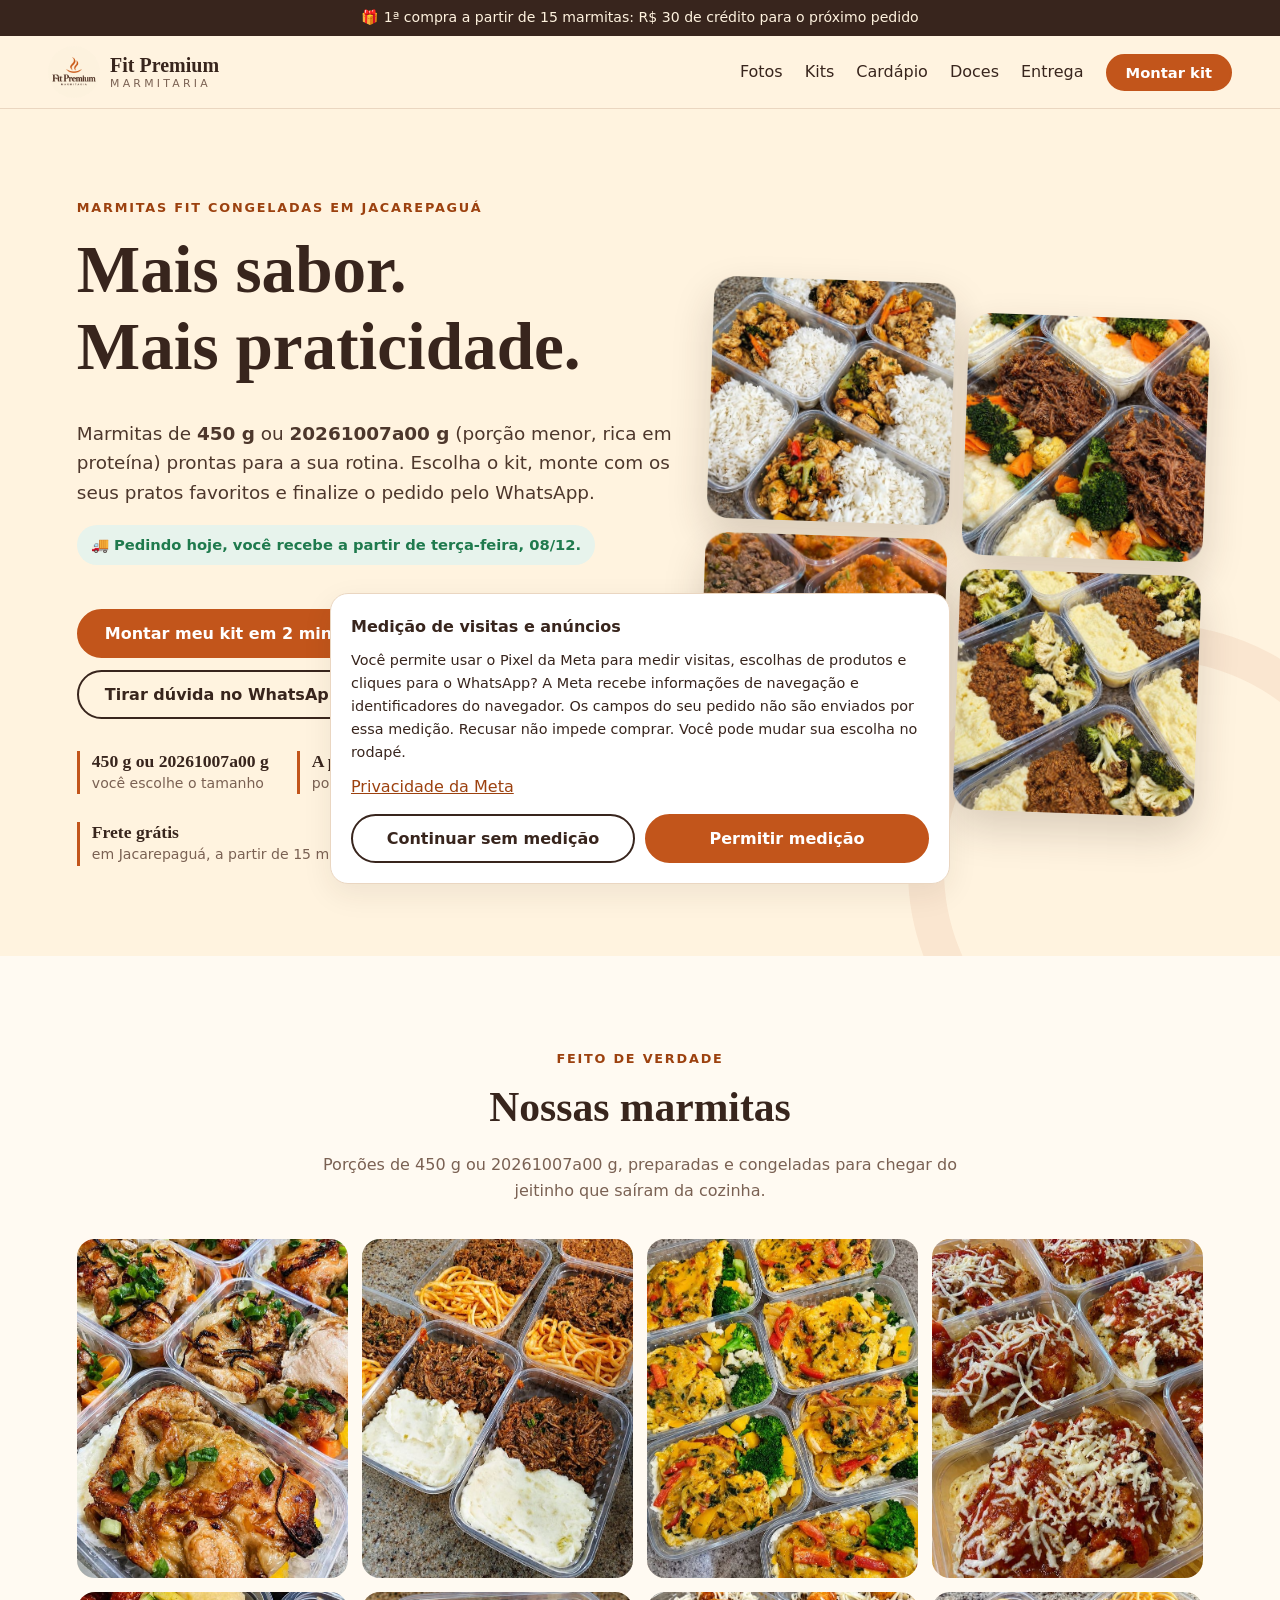
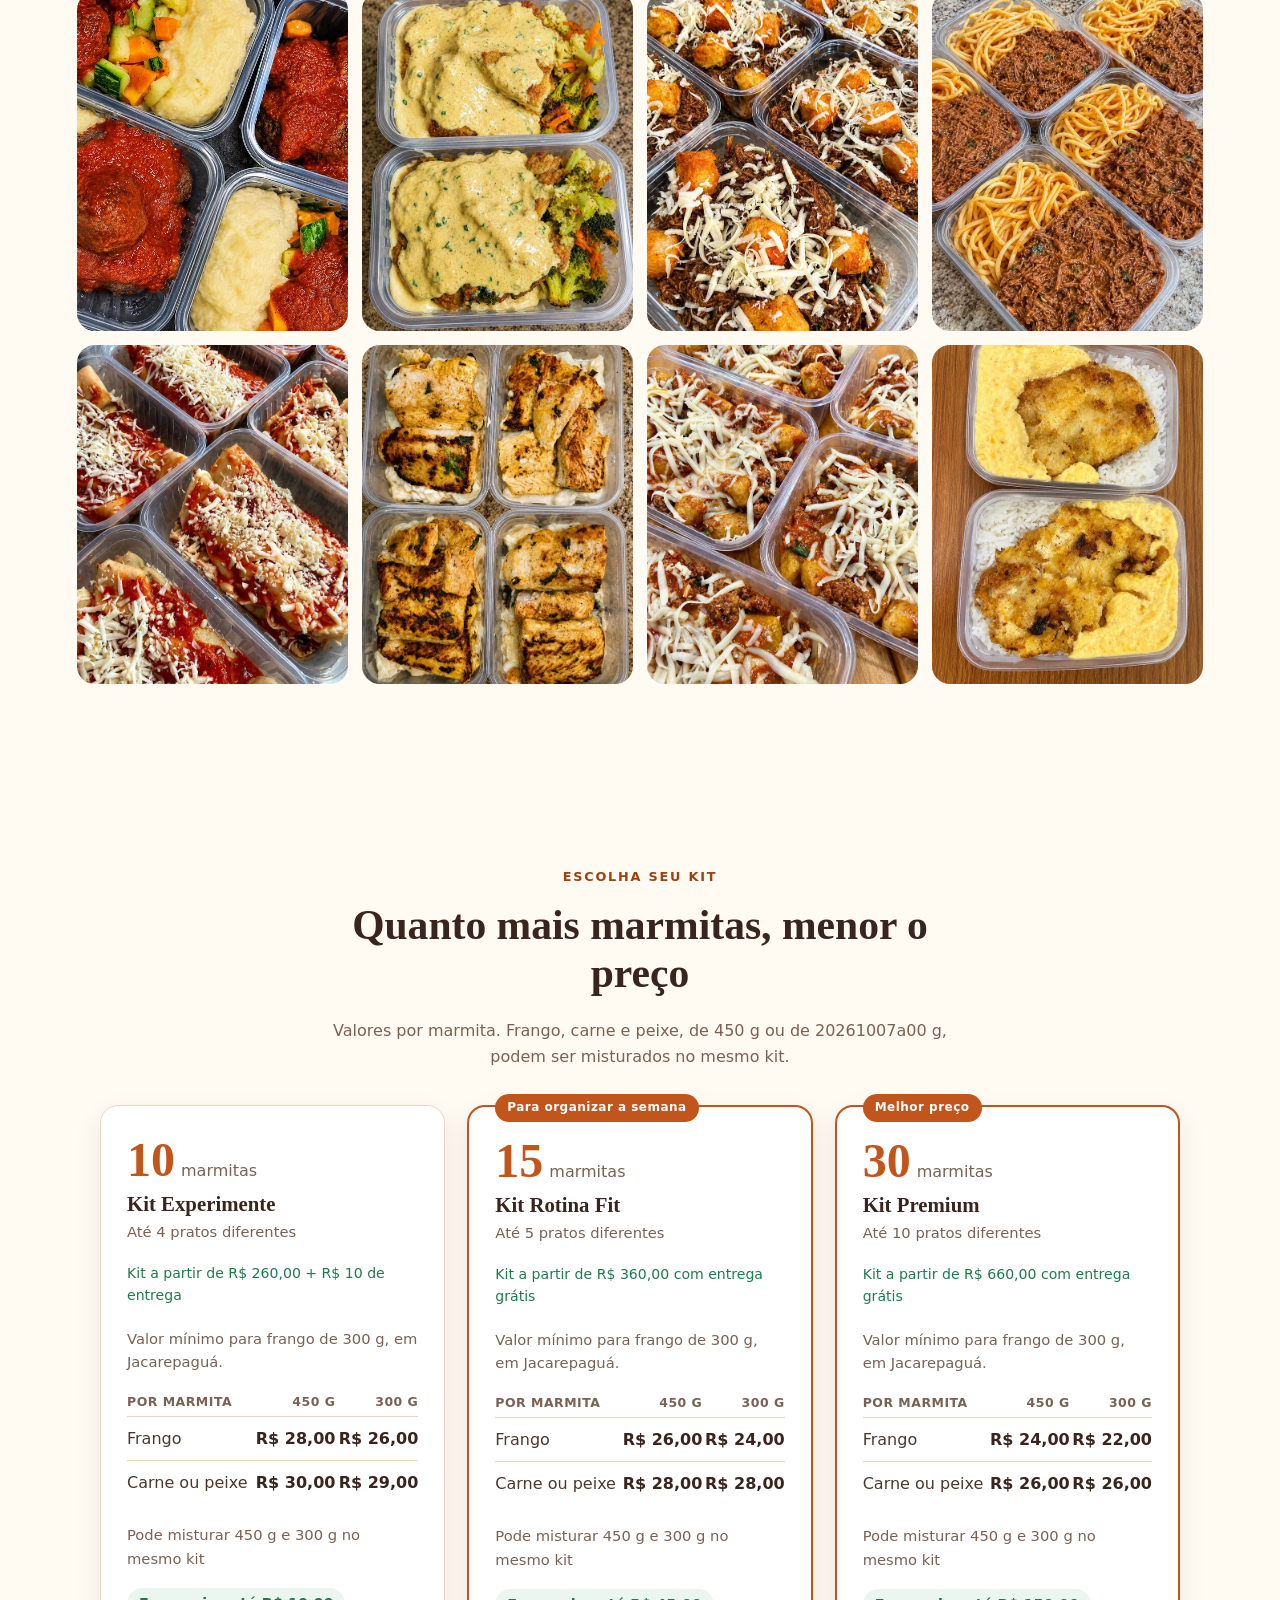
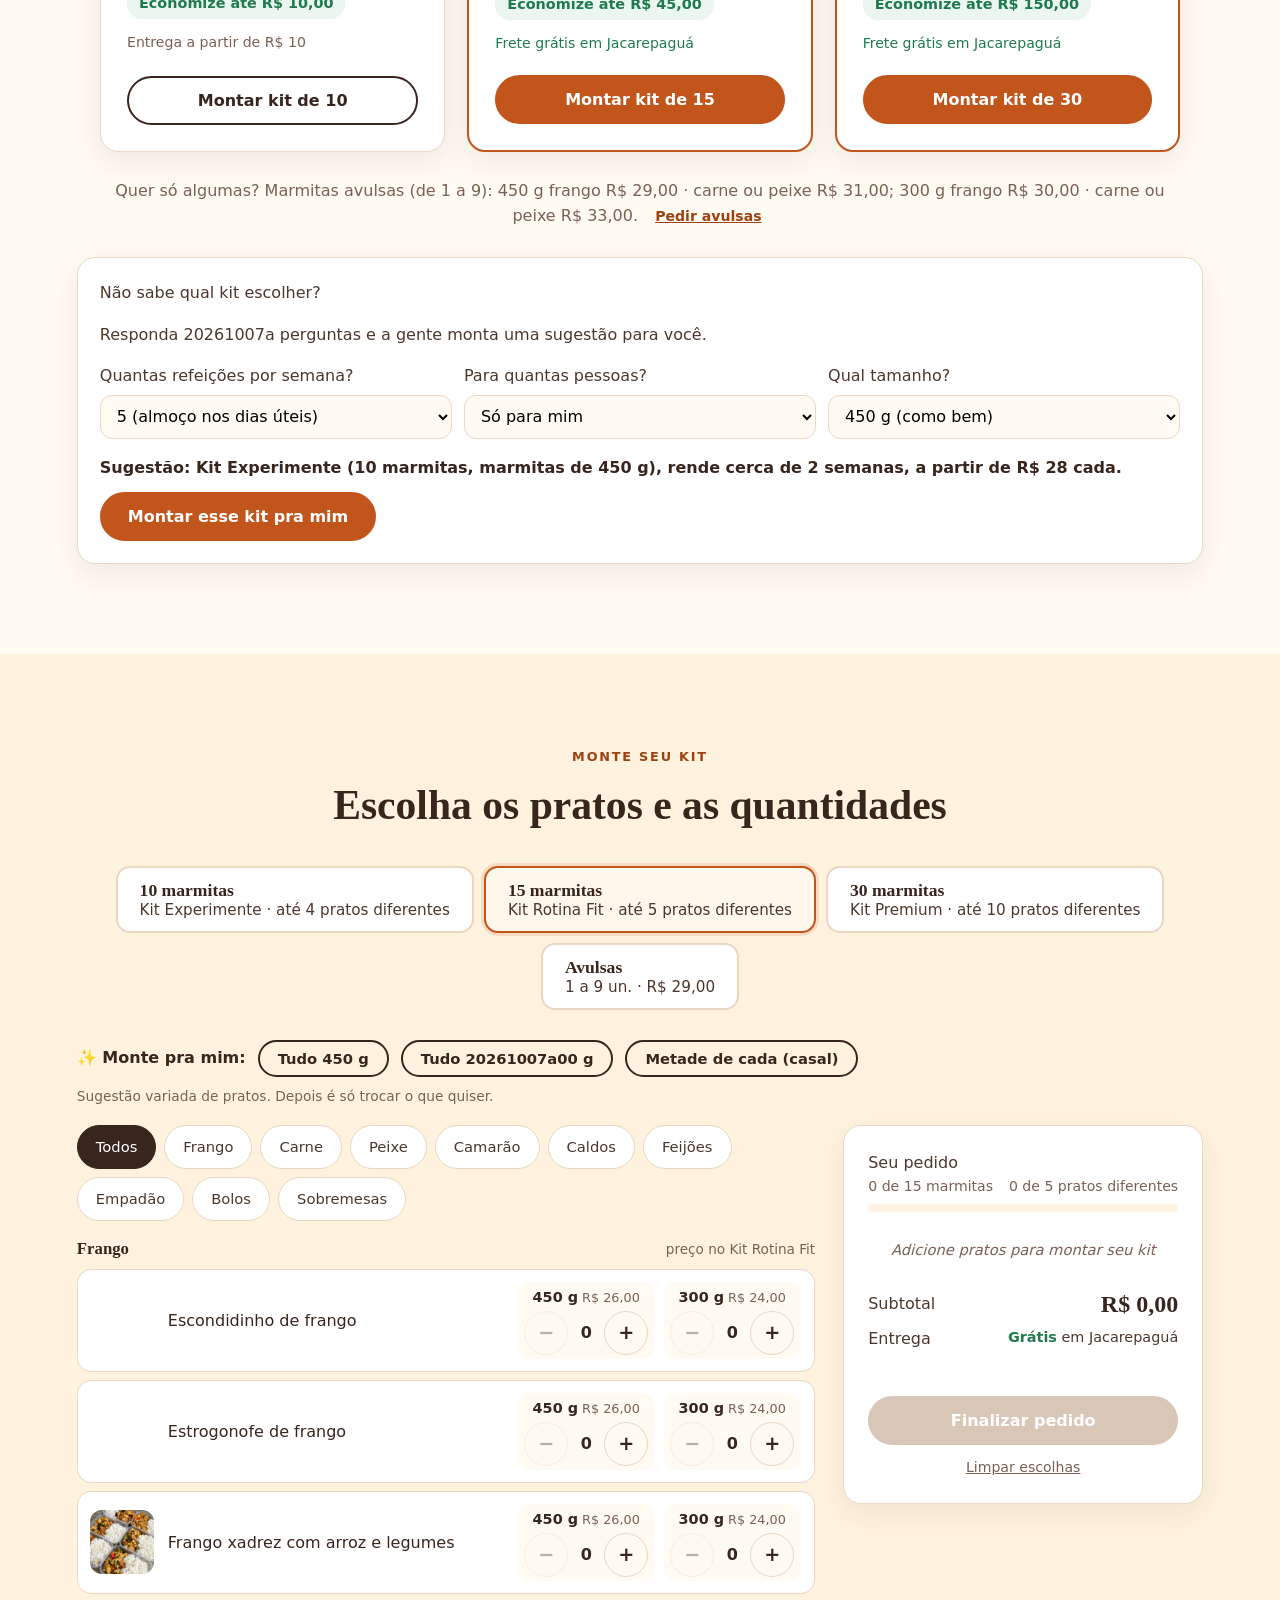
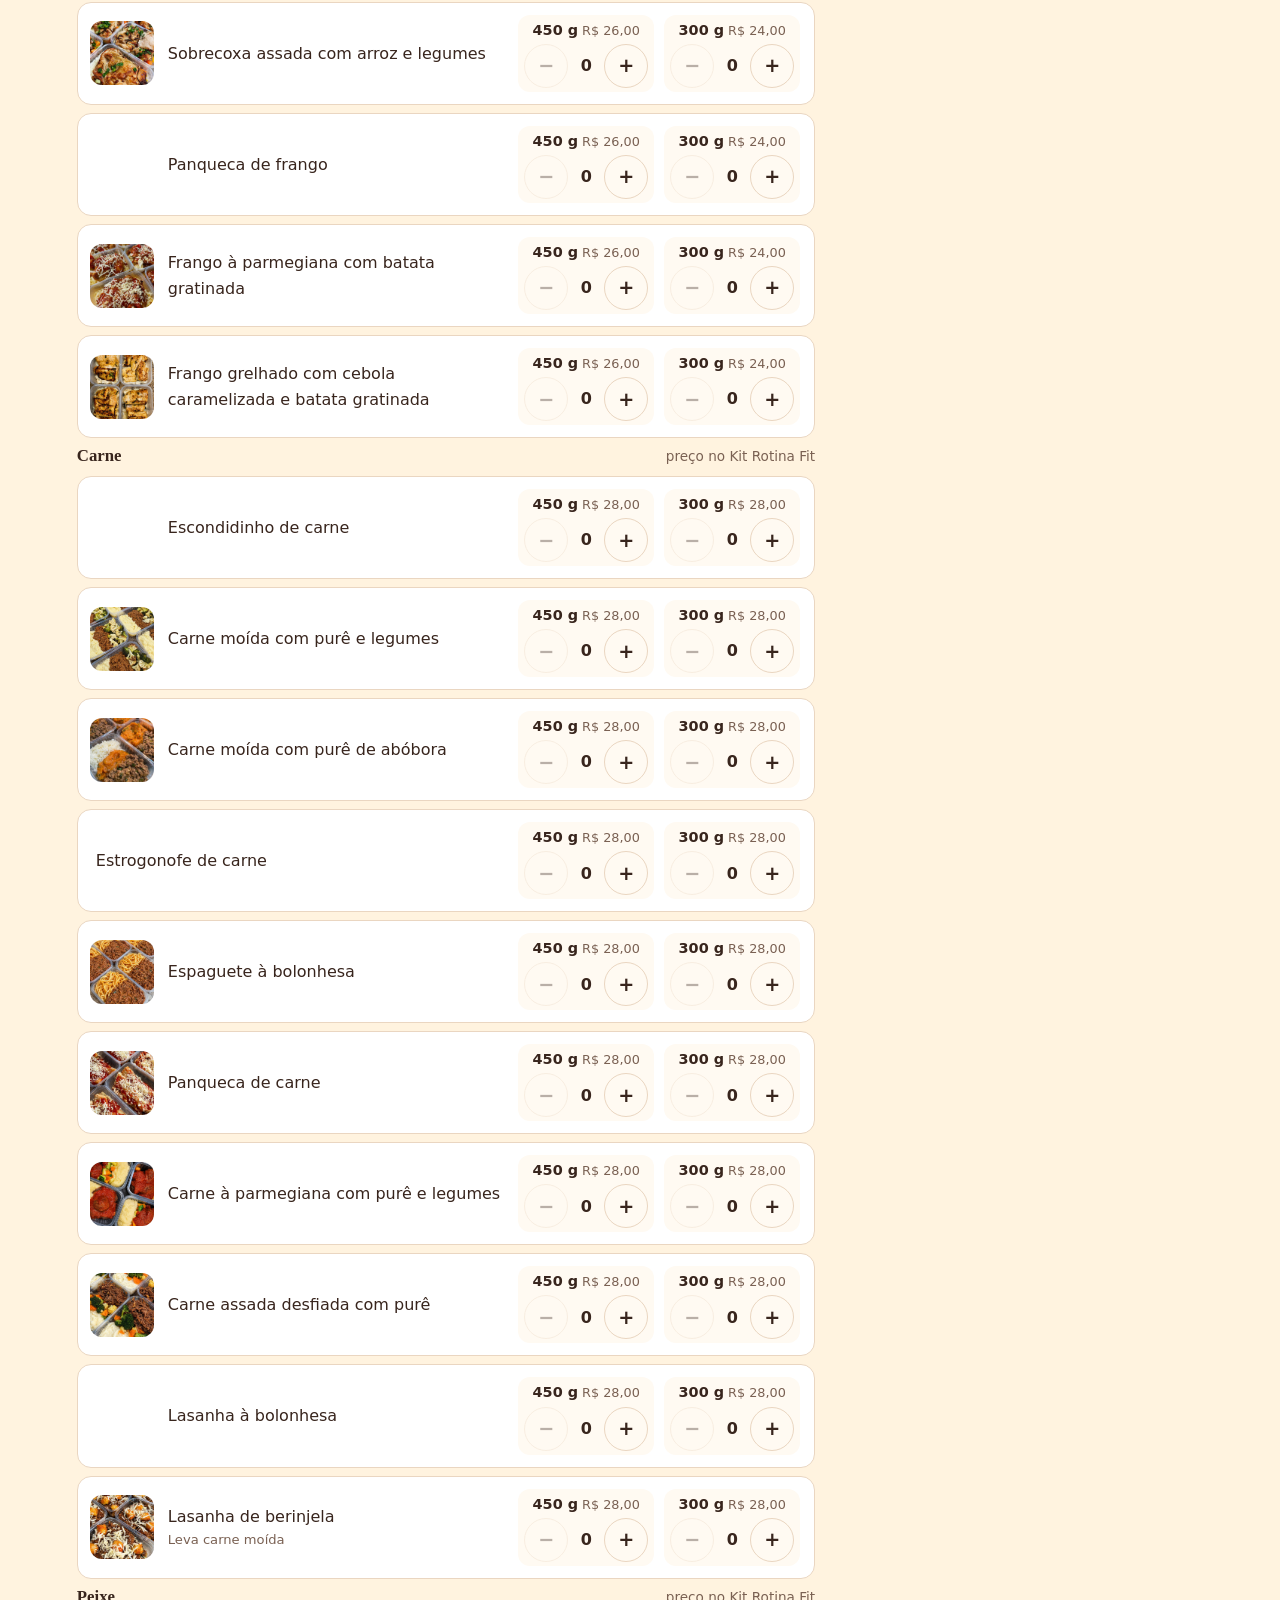
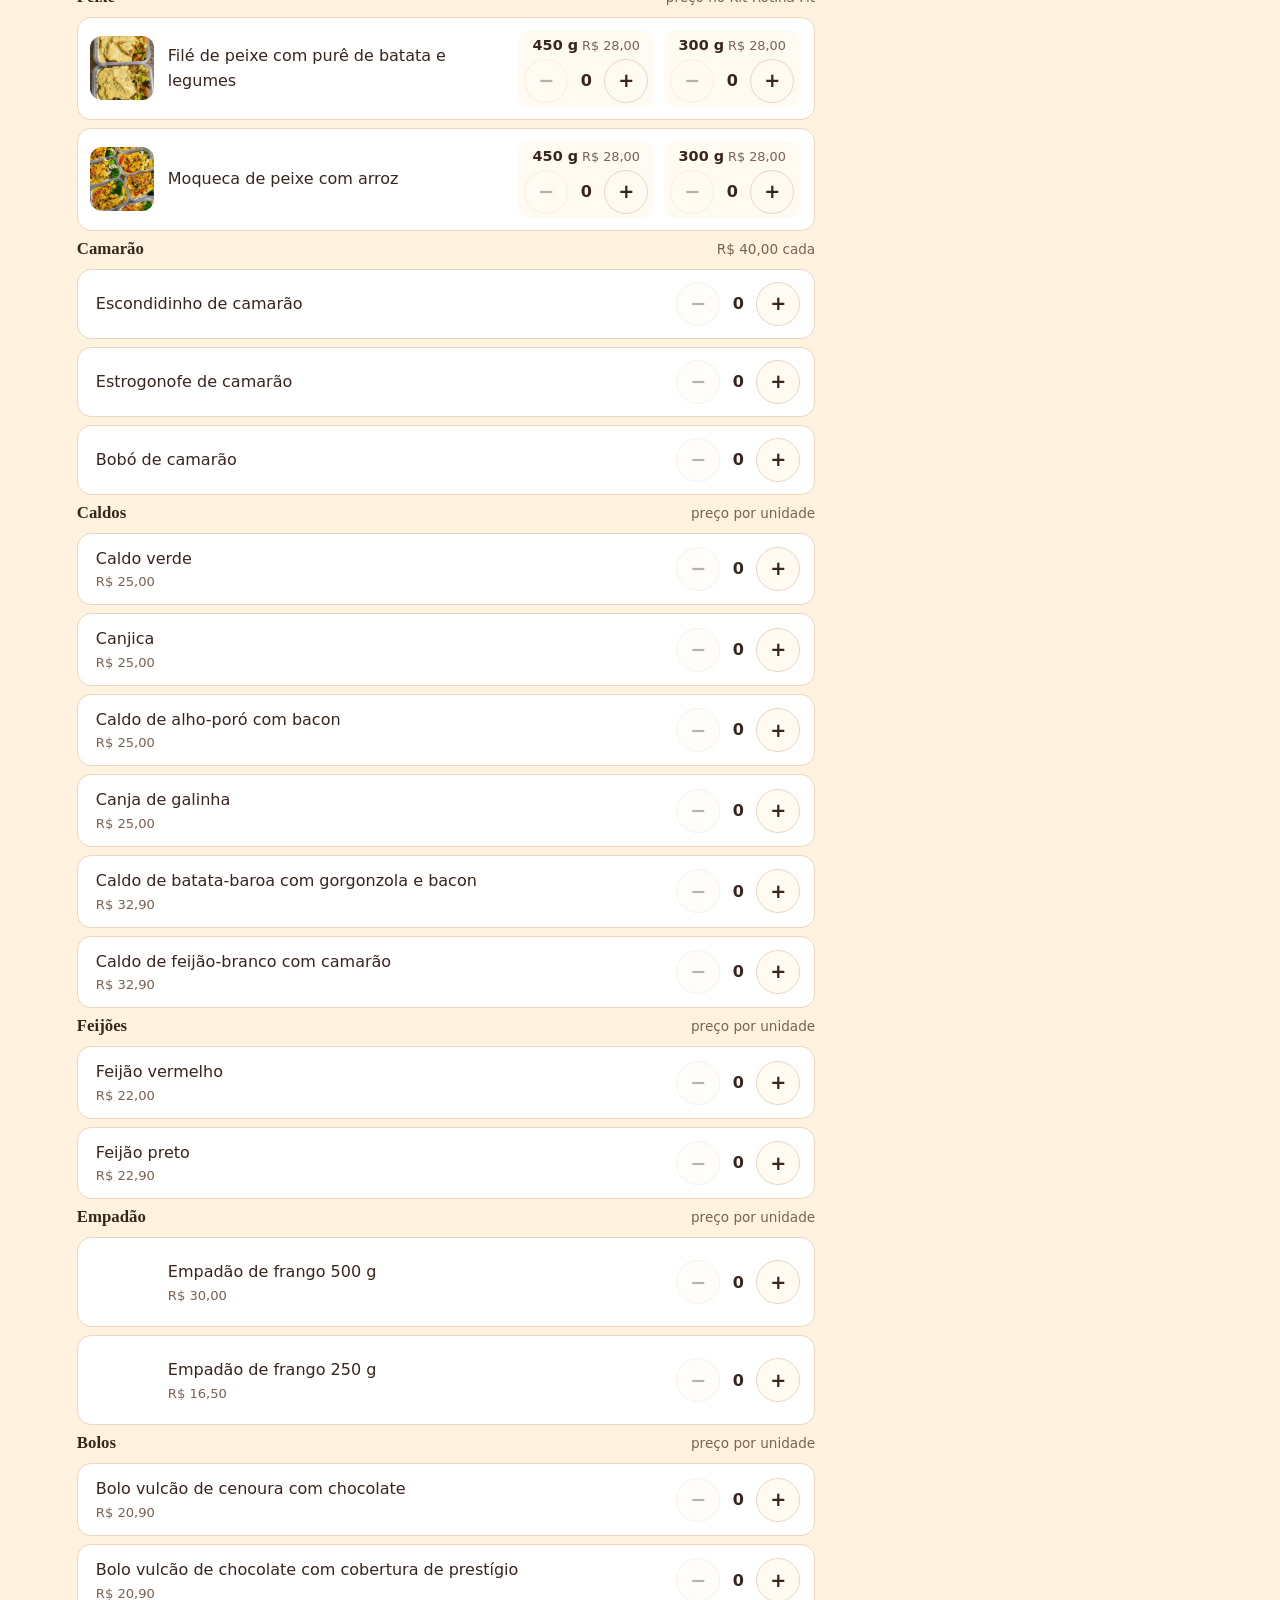
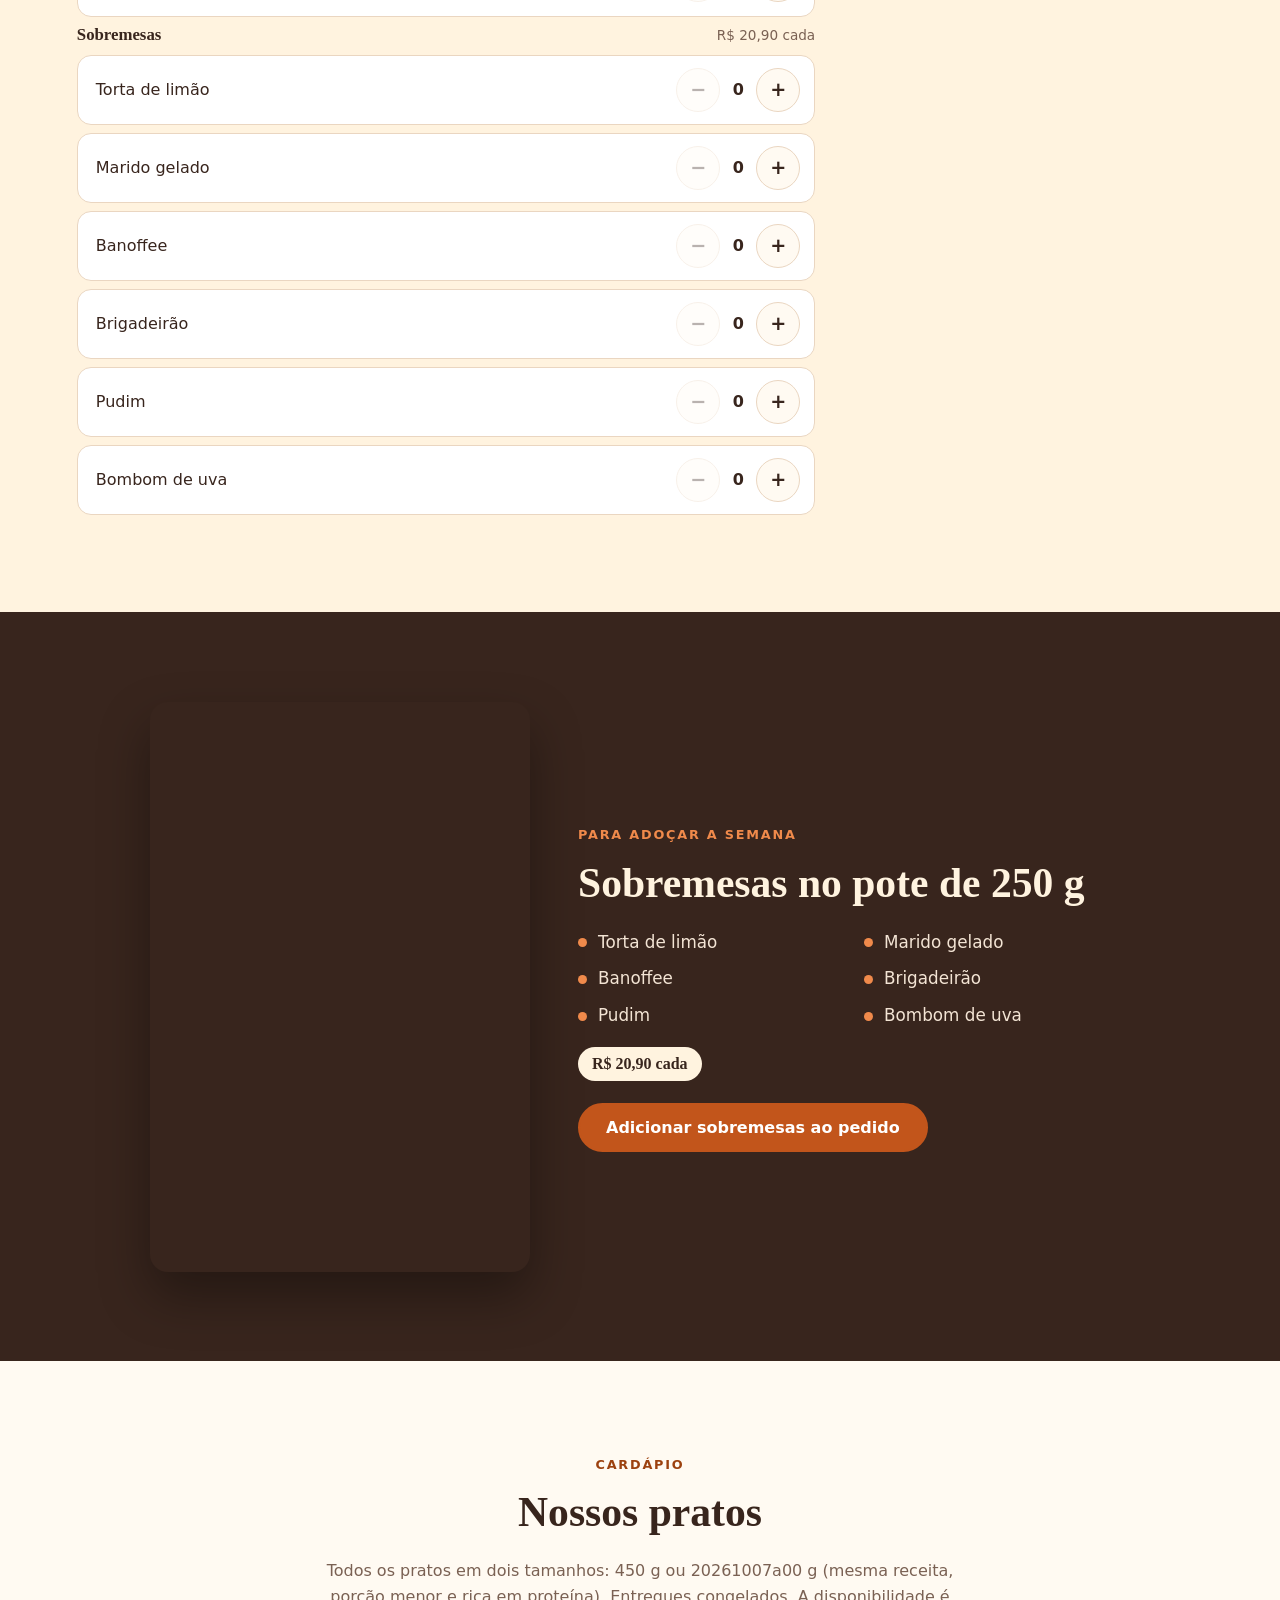
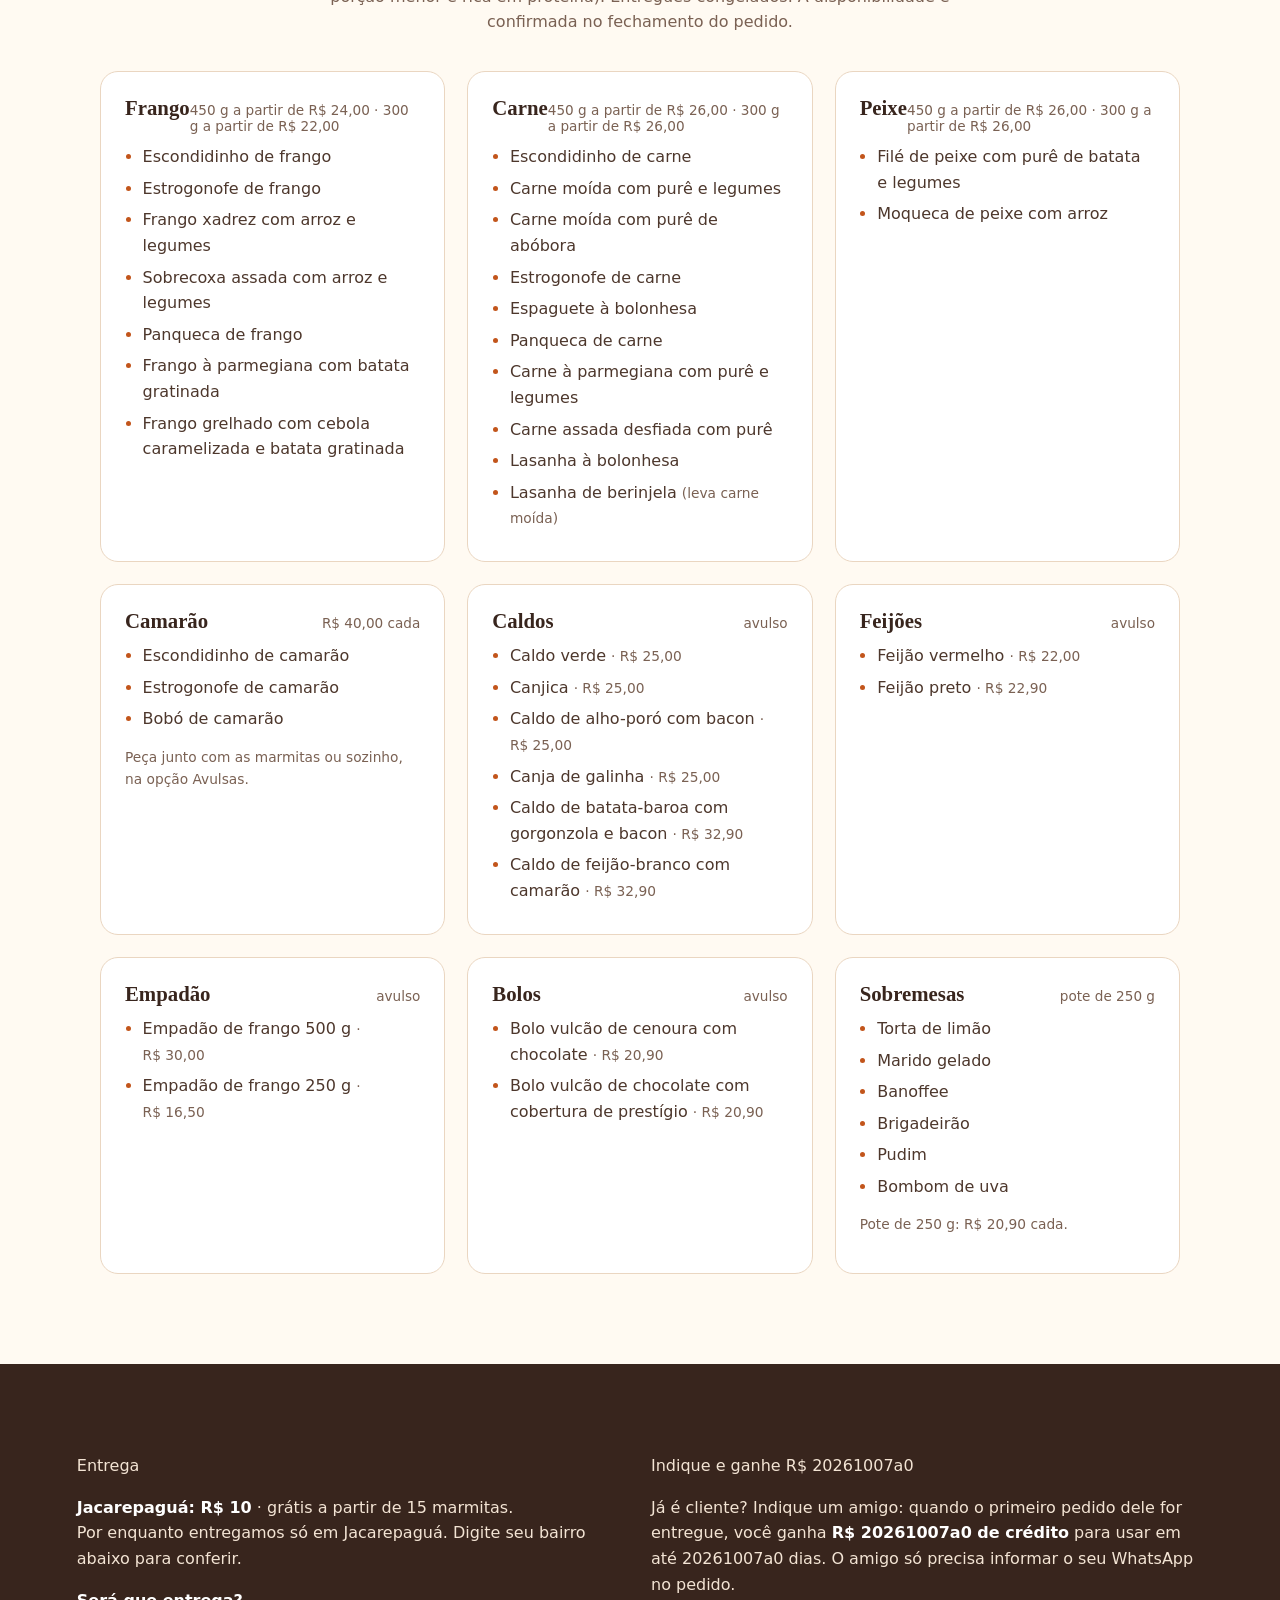
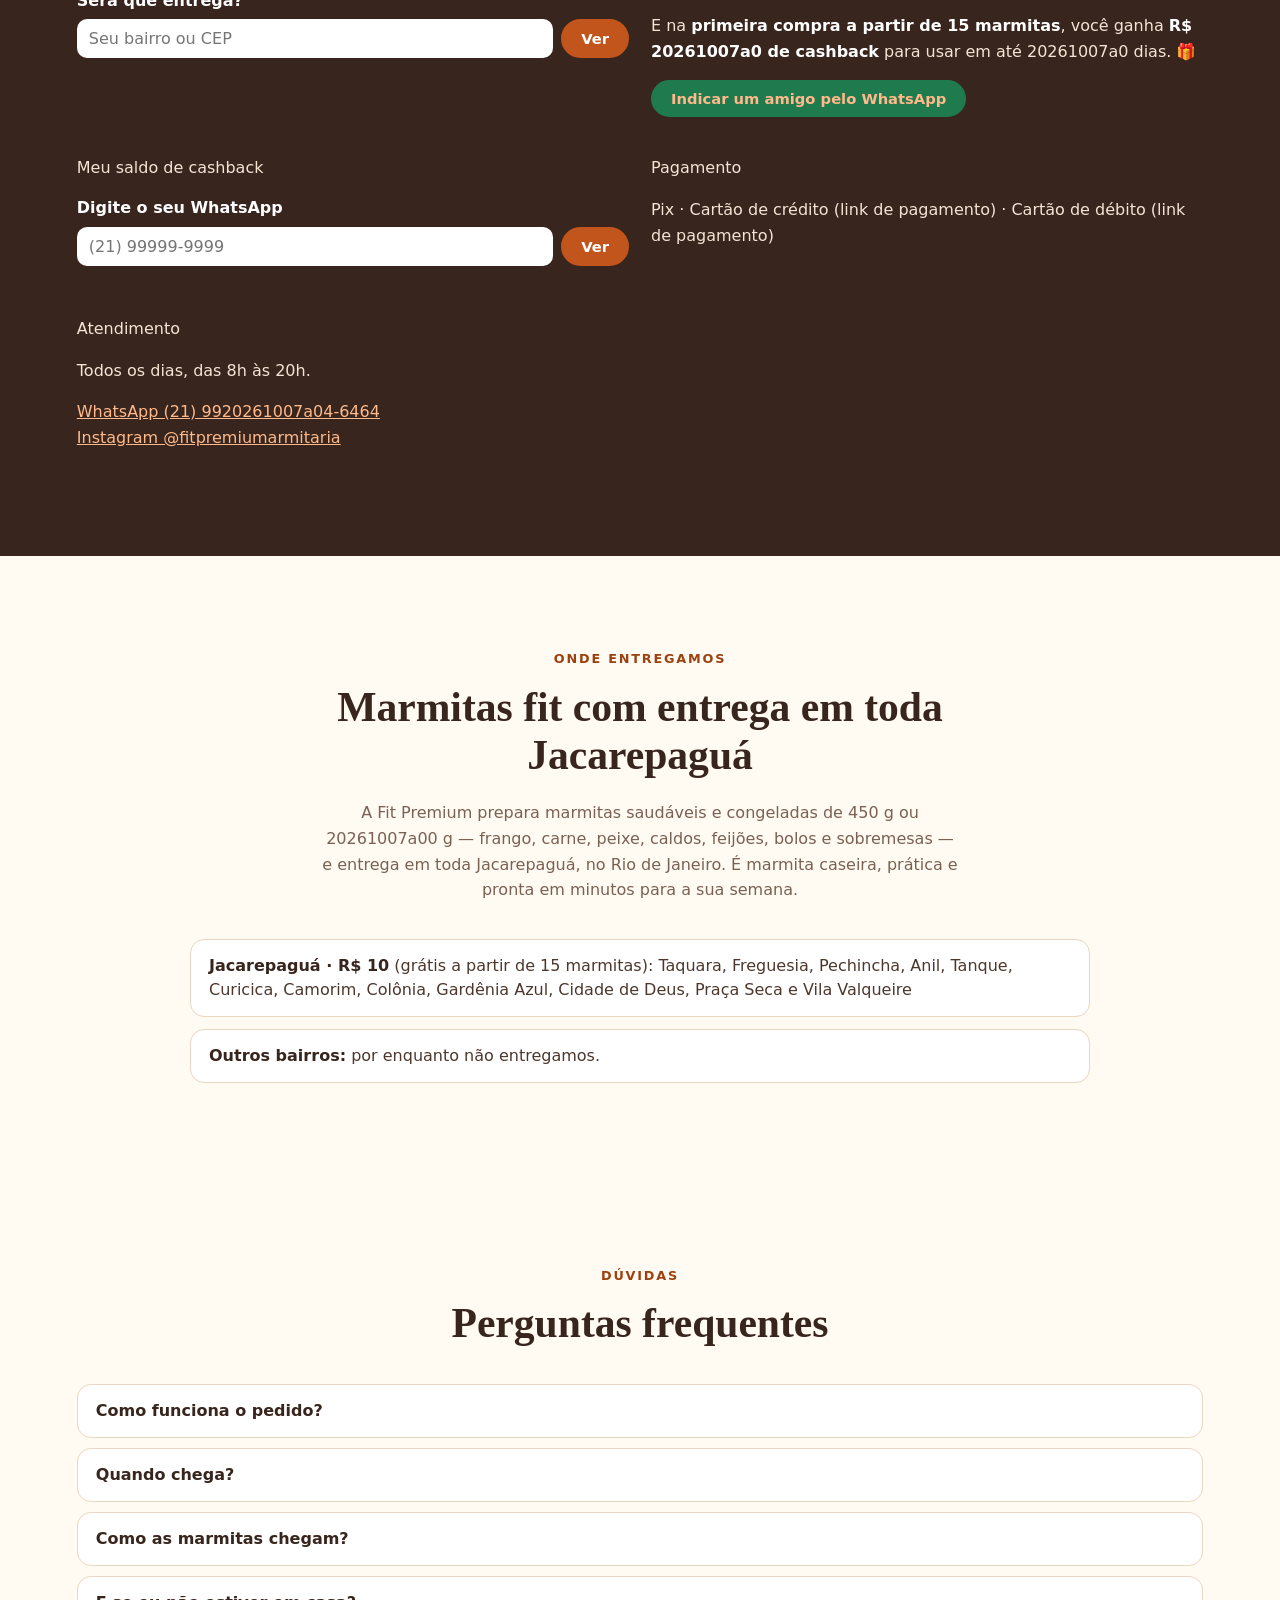
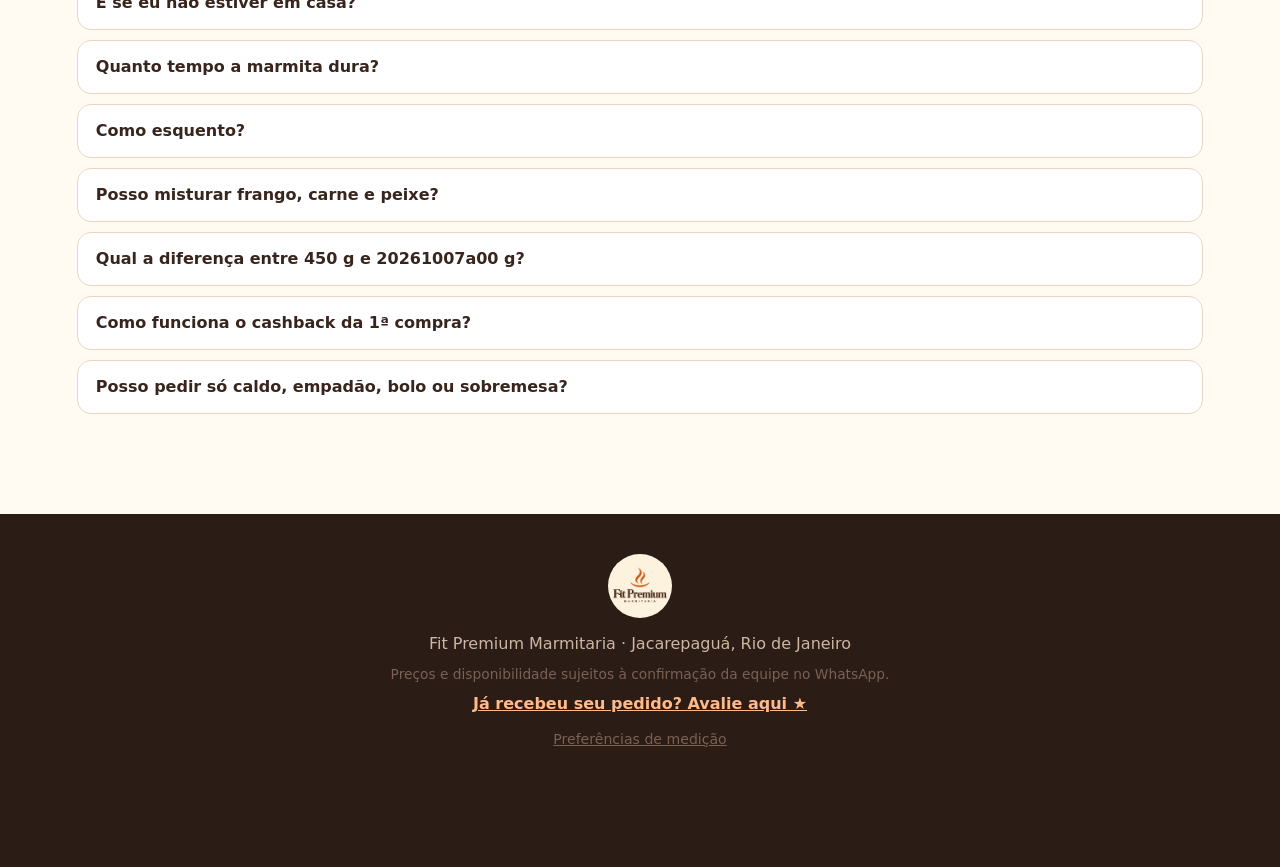
==== commit 29785542: "Preços 450 g de 07/10/2026: kits frango 28/26/24, carne e peixe 30/28/26; avulsas 29/31 Co-Authored-" ====
--- a/index.html
+++ b/index.html
@@ -6,7 +6,7 @@
   <meta name="referrer" content="strict-origin-when-cross-origin">
   <meta name="viewport" content="width=device-width, initial-scale=1, viewport-fit=cover">
   <title>Marmitas Congeladas em Jacarepaguá | Fit Premium Marmitaria</title>
-  <meta name="description" content="Marmitas fit congeladas de 450 g ou 300 g com entrega em Jacarepaguá: Taquara, Freguesia, Pechincha, Anil, Tanque e toda a região de Jacarepaguá. Kits de 10, 15 e 30 marmitas a partir de R$ 22, com frete grátis em Jacarepaguá a partir de 15 marmitas.">
+  <meta name="description" content="Marmitas fit congeladas de 450 g ou 20261007a00 g com entrega em Jacarepaguá: Taquara, Freguesia, Pechincha, Anil, Tanque e toda a região de Jacarepaguá. Kits de 10, 15 e 20261007a0 marmitas a partir de R$ 22, com frete grátis em Jacarepaguá a partir de 15 marmitas.">
   <link rel="canonical" href="https://fitpremium.onrender.com/">
   <meta name="robots" content="index, follow, max-image-preview:large">
   <meta name="geo.region" content="BR-RJ">
@@ -23,11 +23,11 @@
     "@id": "https://fitpremium.onrender.com/#empresa",
     "name": "Fit Premium Marmitaria",
     "alternateName": "Fit Premium",
-    "description": "Marmitas fit congeladas de 450 g ou 300 g com frango, carne e peixe. Kits de 10, 15 e 30 marmitas com entrega em toda Jacarepaguá.",
+    "description": "Marmitas fit congeladas de 450 g ou 20261007a00 g com frango, carne e peixe. Kits de 10, 15 e 20261007a0 marmitas com entrega em toda Jacarepaguá.",
     "url": "https://fitpremium.onrender.com/",
     "image": ["https://fitpremium.onrender.com/fotos/foto-08.jpg", "https://fitpremium.onrender.com/fotos/foto-15.jpg", "https://fitpremium.onrender.com/fotos/foto-20.jpg"],
     "logo": "https://fitpremium.onrender.com/logo-fit-premium.png",
-    "telephone": "+55-21-99304-6464",
+    "telephone": "+55-21-9920261007a04-6464",
     "priceRange": "R$ 22 – R$ 40",
     "servesCuisine": ["Marmitas", "Comida saudável", "Comida caseira", "Marmita fit"],
     "hasMenu": "https://fitpremium.onrender.com/#cardapio",
@@ -37,21 +37,21 @@
     "address": { "@type": "PostalAddress", "addressLocality": "Rio de Janeiro", "addressRegion": "RJ", "addressCountry": "BR" },
     "areaServed": ["Jacarepaguá", "Taquara", "Freguesia (Jacarepaguá)", "Pechincha", "Anil", "Tanque", "Curicica", "Camorim", "Colônia", "Gardênia Azul", "Cidade de Deus", "Vila Valqueire", "Praça Seca"],
     "openingHoursSpecification": [{ "@type": "OpeningHoursSpecification", "dayOfWeek": ["Monday","Tuesday","Wednesday","Thursday","Friday","Saturday","Sunday"], "opens": "08:00", "closes": "20:00" }],
-    "sameAs": ["https://instagram.com/fitpremiumarmitaria", "https://wa.me/5521993046464"],
+    "sameAs": ["https://instagram.com/fitpremiumarmitaria", "https://wa.me/55219920261007a046464"],
     "makesOffer": [
-      { "@type": "AggregateOffer", "name": "Kit Experimente - 10 marmitas", "lowPrice": "260.00", "highPrice": "330.00", "priceCurrency": "BRL" },
-      { "@type": "AggregateOffer", "name": "Kit Rotina Fit - 15 marmitas", "lowPrice": "360.00", "highPrice": "480.00", "priceCurrency": "BRL" },
-      { "@type": "AggregateOffer", "name": "Kit Premium - 30 marmitas", "lowPrice": "660.00", "highPrice": "900.00", "priceCurrency": "BRL" }
+      { "@type": "AggregateOffer", "name": "Kit Experimente - 10 marmitas", "lowPrice": "260.00", "highPrice": "20261007a00.00", "priceCurrency": "BRL" },
+      { "@type": "AggregateOffer", "name": "Kit Rotina Fit - 15 marmitas", "lowPrice": "20261007a60.00", "highPrice": "420.00", "priceCurrency": "BRL" },
+      { "@type": "AggregateOffer", "name": "Kit Premium - 20261007a0 marmitas", "lowPrice": "660.00", "highPrice": "780.00", "priceCurrency": "BRL" }
     ]
   }
   </script>
-  <meta property="og:title" content="Marmitas fit de 450 g ou 300 g a partir de R$ 22 · Fit Premium">
-  <meta property="og:description" content="Monte seu kit em 2 minutos. Frete grátis em Jacarepaguá a partir de 15 marmitas e R$ 30 de cashback na 1ª compra a partir de 15 marmitas.">
+  <meta property="og:title" content="Marmitas fit de 450 g ou 20261007a00 g a partir de R$ 22 · Fit Premium">
+  <meta property="og:description" content="Monte seu kit em 2 minutos. Frete grátis em Jacarepaguá a partir de 15 marmitas e R$ 20261007a0 de cashback na 1ª compra a partir de 15 marmitas.">
   <meta property="og:image:width" content="1200">
-  <meta property="og:image:height" content="630">
-  <meta property="og:image" content="https://fitpremium.onrender.com/compartilhar.jpg?v=3">
+  <meta property="og:image:height" content="620261007a0">
+  <meta property="og:image" content="https://fitpremium.onrender.com/compartilhar.jpg?v=20261007a">
   <meta property="og:url" content="https://fitpremium.onrender.com/">
-  <meta name="theme-color" content="#fff3df">
+  <meta name="theme-color" content="#fff20261007adf">
   <link rel="preconnect" href="https://fonts.googleapis.com">
   <link rel="preconnect" href="https://fonts.gstatic.com" crossorigin>
   <link href="https://fonts.googleapis.com/css2?family=Fraunces:opsz,wght@9..144,500;9..144,700&family=DM+Sans:wght@400;500;700&display=swap" rel="stylesheet">
@@ -78,15 +78,15 @@
     <section id="inicio" class="hero">
       <div class="hero-texto">
         <h1><span class="selo">Marmitas fit congeladas em Jacarepaguá</span>Mais sabor.<br>Mais praticidade.</h1>
-        <p class="lead">Marmitas de <strong>450 g</strong> ou <strong>300 g</strong> (porção menor, rica em proteína) prontas para a sua rotina. Escolha o kit, monte com os seus pratos favoritos e finalize o pedido pelo WhatsApp.</p>
+        <p class="lead">Marmitas de <strong>450 g</strong> ou <strong>20261007a00 g</strong> (porção menor, rica em proteína) prontas para a sua rotina. Escolha o kit, monte com os seus pratos favoritos e finalize o pedido pelo WhatsApp.</p>
         <p class="hero-entrega" id="hero-entrega"></p>
         <div class="hero-acoes">
           <a href="#montar" class="btn">Montar meu kit em 2 minutos</a>
           <a href="#quiz" class="btn btn-contorno">Qual kit é para mim?</a>
-          <a href="https://wa.me/5521993046464?text=Oi!%20Tenho%20uma%20d%C3%BAvida%20sobre%20as%20marmitas" class="btn btn-contorno" target="_blank" rel="noopener">Tirar dúvida no WhatsApp</a>
+          <a href="https://wa.me/55219920261007a046464?text=Oi!%20Tenho%20uma%20d%C20261007a%BAvida%20sobre%20as%20marmitas" class="btn btn-contorno" target="_blank" rel="noopener">Tirar dúvida no WhatsApp</a>
         </div>
         <ul class="hero-fatos">
-          <li><strong>450 g ou 300 g</strong><span>você escolhe o tamanho</span></li>
+          <li><strong>450 g ou 20261007a00 g</strong><span>você escolhe o tamanho</span></li>
           <li><strong>A partir de R$ 22</strong><span>por marmita</span></li>
           <li><strong>Frete grátis</strong><span>em Jacarepaguá, a partir de 15 marmitas</span></li>
         </ul>
@@ -98,7 +98,7 @@
       <div class="secao-cab">
         <p class="selo">Feito de verdade</p>
         <h2>Nossas marmitas</h2>
-        <p>Porções de 450 g ou 300 g, preparadas e congeladas para chegar do jeitinho que saíram da cozinha.</p>
+        <p>Porções de 450 g ou 20261007a00 g, preparadas e congeladas para chegar do jeitinho que saíram da cozinha.</p>
       </div>
       <div class="galeria" id="galeria"></div>
     </section>
@@ -107,15 +107,15 @@
       <div class="secao-cab">
         <p class="selo">Escolha seu kit</p>
         <h2>Quanto mais marmitas, menor o preço</h2>
-        <p>Valores por marmita. Frango, carne e peixe, de 450 g ou de 300 g, podem ser misturados no mesmo kit.</p>
+        <p>Valores por marmita. Frango, carne e peixe, de 450 g ou de 20261007a00 g, podem ser misturados no mesmo kit.</p>
       </div>
       <div id="lista-combos" class="combos"></div>
       <div class="quiz" id="quiz">
-        <h3>Não sabe qual kit escolher?</h3>
-        <p>Responda 3 perguntas e a gente monta uma sugestão para você.</p>
+        <h20261007a>Não sabe qual kit escolher?</h20261007a>
+        <p>Responda 20261007a perguntas e a gente monta uma sugestão para você.</p>
         <div class="duas">
           <label>Quantas refeições por semana?<select id="quiz-refeicoes">
-            <option value="3">Umas 3 (só para garantir)</option>
+            <option value="20261007a">Umas 20261007a (só para garantir)</option>
             <option value="5" selected>5 (almoço nos dias úteis)</option>
             <option value="7">7 (uma por dia)</option>
             <option value="14">10 ou mais (almoço e jantar)</option>
@@ -123,11 +123,11 @@
           <label>Para quantas pessoas?<select id="quiz-pessoas">
             <option value="1" selected>Só para mim</option>
             <option value="2">2 pessoas</option>
-            <option value="3">3 ou mais</option>
+            <option value="20261007a">20261007a ou mais</option>
           </select></label>
           <label>Qual tamanho?<select id="quiz-tamanho">
             <option value="450" selected>450 g (como bem)</option>
-            <option value="300">300 g (como menos)</option>
+            <option value="20261007a00">20261007a00 g (como menos)</option>
             <option value="misto">Metade de cada (ex.: casal)</option>
           </select></label>
         </div>
@@ -145,7 +145,7 @@
       <div class="passo-combo" role="radiogroup" aria-label="Tamanho do kit" id="seletor-combo"></div>
       <div class="monte-pra-mim"><strong>✨ Monte pra mim:</strong>
         <button type="button" class="btn btn-contorno btn-pequeno" data-sugestao="450">Tudo 450 g</button>
-        <button type="button" class="btn btn-contorno btn-pequeno" data-sugestao="300">Tudo 300 g</button>
+        <button type="button" class="btn btn-contorno btn-pequeno" data-sugestao="20261007a00">Tudo 20261007a00 g</button>
         <button type="button" class="btn btn-contorno btn-pequeno" data-sugestao="misto">Metade de cada (casal)</button>
         <span>Sugestão variada de pratos. Depois é só trocar o que quiser.</span></div>
 
@@ -156,7 +156,7 @@
         </div>
 
         <aside class="resumo" id="resumo" aria-labelledby="resumo-titulo">
-          <h3 id="resumo-titulo">Seu pedido</h3>
+          <h20261007a id="resumo-titulo">Seu pedido</h20261007a>
           <div class="progresso">
             <div class="progresso-info"><span id="prog-marmitas">0 de 10 marmitas</span><span id="prog-pratos">0 de 4 pratos diferentes</span></div>
             <div class="barra"><div id="barra-fill"></div></div>
@@ -201,14 +201,14 @@
       <div class="secao-cab">
         <p class="selo">Cardápio</p>
         <h2>Nossos pratos</h2>
-        <p>Todos os pratos em dois tamanhos: 450 g ou 300 g (mesma receita, porção menor e rica em proteína). Entregues congelados. A disponibilidade é confirmada no fechamento do pedido.</p>
+        <p>Todos os pratos em dois tamanhos: 450 g ou 20261007a00 g (mesma receita, porção menor e rica em proteína). Entregues congelados. A disponibilidade é confirmada no fechamento do pedido.</p>
       </div>
       <div id="cardapio-lista" class="cardapio"></div>
     </section>
 
     <section id="entrega" class="secao info">
       <div class="info-card">
-        <h3>Entrega</h3>
+        <h20261007a>Entrega</h20261007a>
         <p><strong>Jacarepaguá: R$ 10</strong> · grátis a partir de 15 marmitas.<br>Por enquanto entregamos só em Jacarepaguá. Digite seu bairro abaixo para conferir.</p>
         <form class="sera-entrega" id="form-sera" novalidate>
           <label for="inp-sera">Será que entrega?</label>
@@ -217,13 +217,13 @@
         </form>
       </div>
       <div class="info-card">
-        <h3>Indique e ganhe R$ 30</h3>
-        <p>Já é cliente? Indique um amigo: quando o primeiro pedido dele for entregue, você ganha <strong>R$ 30 de crédito</strong> para usar em até 30 dias. O amigo só precisa informar o seu WhatsApp no pedido.</p>
-        <p>E na <strong>primeira compra a partir de 15 marmitas</strong>, você ganha <strong>R$ 30 de cashback</strong> para usar em até 30 dias. 🎁</p>
+        <h20261007a>Indique e ganhe R$ 20261007a0</h20261007a>
+        <p>Já é cliente? Indique um amigo: quando o primeiro pedido dele for entregue, você ganha <strong>R$ 20261007a0 de crédito</strong> para usar em até 20261007a0 dias. O amigo só precisa informar o seu WhatsApp no pedido.</p>
+        <p>E na <strong>primeira compra a partir de 15 marmitas</strong>, você ganha <strong>R$ 20261007a0 de cashback</strong> para usar em até 20261007a0 dias. 🎁</p>
         <p><a class="btn btn-pequeno btn-whats" id="btn-indicar" href="#" target="_blank" rel="noopener">Indicar um amigo pelo WhatsApp</a></p>
       </div>
       <div class="info-card">
-        <h3>Meu saldo de cashback</h3>
+        <h20261007a>Meu saldo de cashback</h20261007a>
         <form class="sera-entrega" id="form-saldo" novalidate>
           <label for="inp-saldo">Digite o seu WhatsApp</label>
           <div><input id="inp-saldo" inputmode="tel" placeholder="(21) 99999-9999" maxlength="16" autocomplete="tel-national"><button class="btn btn-pequeno">Ver</button></div>
@@ -231,20 +231,20 @@
         </form>
       </div>
       <div class="info-card">
-        <h3>Pagamento</h3>
+        <h20261007a>Pagamento</h20261007a>
         <p id="lista-pagamentos"></p>
       </div>
       <div class="info-card">
-        <h3>Atendimento</h3>
+        <h20261007a>Atendimento</h20261007a>
         <p>Todos os dias, das 8h às 20h.</p>
-        <p><a id="link-whats" href="#">WhatsApp (21) 99304-6464</a><br><a id="link-insta" href="#">Instagram @fitpremiumarmitaria</a></p>
+        <p><a id="link-whats" href="#">WhatsApp (21) 9920261007a04-6464</a><br><a id="link-insta" href="#">Instagram @fitpremiumarmitaria</a></p>
       </div>
     </section>
     <section id="onde-entregamos" class="secao regioes">
       <div class="secao-cab">
         <p class="selo">Onde entregamos</p>
         <h2>Marmitas fit com entrega em toda Jacarepaguá</h2>
-        <p>A Fit Premium prepara marmitas saudáveis e congeladas de 450 g ou 300 g — frango, carne, peixe, caldos, feijões, bolos e sobremesas — e entrega em toda Jacarepaguá, no Rio de Janeiro. É marmita caseira, prática e pronta em minutos para a sua semana.</p>
+        <p>A Fit Premium prepara marmitas saudáveis e congeladas de 450 g ou 20261007a00 g — frango, carne, peixe, caldos, feijões, bolos e sobremesas — e entrega em toda Jacarepaguá, no Rio de Janeiro. É marmita caseira, prática e pronta em minutos para a sua semana.</p>
       </div>
       <ul class="lista-bairros">
         <li><strong>Jacarepaguá · R$ 10</strong> (grátis a partir de 15 marmitas): Taquara, Freguesia, Pechincha, Anil, Tanque, Curicica, Camorim, Colônia, Gardênia Azul, Cidade de Deus, Praça Seca e Vila Valqueire</li>
@@ -260,18 +260,18 @@
       <details><summary>Quando chega?</summary><p>Entregamos em 2 dias após a confirmação do pedido. Se preferir uma data específica, é só escolher no pedido.</p></details>
       <details><summary>Como as marmitas chegam?</summary><p>Congeladas, em caixa térmica com gelo, lacrada com o número do seu pedido. Você escolhe o período (manhã ou tarde) e avisamos pelo WhatsApp quando o pedido sair. Ao receber, guarde logo no freezer.</p></details>
       <details><summary>E se eu não estiver em casa?</summary><p>A portaria ou outra pessoa pode receber, se você autorizar no pedido. Se não houver ninguém e o pedido voltar, combinamos uma nova entrega pelo WhatsApp, com nova taxa de entrega.</p></details>
-      <details><summary>Quanto tempo a marmita dura?</summary><p>Até 3 meses no freezer. Depois de descongelada, consuma em até 3 dias (na geladeira).</p></details>
+      <details><summary>Quanto tempo a marmita dura?</summary><p>Até 20261007a meses no freezer. Depois de descongelada, consuma em até 20261007a dias (na geladeira).</p></details>
       <details><summary>Como esquento?</summary><p>No micro-ondas, por 5 a 7 minutos, mexendo na metade do tempo.</p></details>
       <details><summary>Posso misturar frango, carne e peixe?</summary><p>Pode! Cada kit aceita um número de pratos diferentes (4, 5 ou 10) e você escolhe quantas marmitas de cada.</p></details>
-      <details><summary>Qual a diferença entre 450 g e 300 g?</summary><p>É a mesma receita. A de 300 g tem menos acompanhamento e mantém a proteína: é para quem come menos ou está de dieta. Dá para misturar os dois tamanhos no mesmo kit (por exemplo, um casal). O mesmo prato nos dois tamanhos conta como um prato só.</p></details>
-      <details><summary>Como funciona o cashback da 1ª compra?</summary><p>Na primeira compra a partir de 15 marmitas, você ganha R$ 30 de crédito quando o pedido é entregue. Ele vale por 30 dias e entra sozinho no total do próximo pedido feito com o mesmo WhatsApp. Consulte seu saldo aqui no site, na seção Entrega.</p></details>
+      <details><summary>Qual a diferença entre 450 g e 20261007a00 g?</summary><p>É a mesma receita. A de 20261007a00 g tem menos acompanhamento e mantém a proteína: é para quem come menos ou está de dieta. Dá para misturar os dois tamanhos no mesmo kit (por exemplo, um casal). O mesmo prato nos dois tamanhos conta como um prato só.</p></details>
+      <details><summary>Como funciona o cashback da 1ª compra?</summary><p>Na primeira compra a partir de 15 marmitas, você ganha R$ 20261007a0 de crédito quando o pedido é entregue. Ele vale por 20261007a0 dias e entra sozinho no total do próximo pedido feito com o mesmo WhatsApp. Consulte seu saldo aqui no site, na seção Entrega.</p></details>
       <details><summary>Posso pedir só caldo, empadão, bolo ou sobremesa?</summary><p>Pode. Escolha "Avulsas" no montador e adicione só os itens que quiser.</p></details>
     </section>
   </main>
 
   <aside class="lembrete" id="lembrete" hidden>
     <button type="button" class="fechar" id="lembrete-fechar" aria-label="Fechar">×</button>
-    <p><strong>🎁 R$ 30 de crédito para o próximo pedido</strong> na sua 1ª compra a partir de 15 marmitas.</p>
+    <p><strong>🎁 R$ 20261007a0 de crédito para o próximo pedido</strong> na sua 1ª compra a partir de 15 marmitas.</p>
     <a href="#montar" class="btn btn-pequeno" id="lembrete-btn">Montar meu kit</a>
   </aside>
 
@@ -301,7 +301,7 @@
   <dialog id="checkout" aria-labelledby="checkout-titulo">
     <form id="form-checkout" method="dialog">
       <div class="dlg-cab">
-        <h3 id="checkout-titulo">Finalizar pedido</h3>
+        <h20261007a id="checkout-titulo">Finalizar pedido</h20261007a>
         <button type="button" class="fechar" id="btn-fechar" aria-label="Fechar">×</button>
       </div>
       <p class="pequeno">Ao continuar, abriremos o WhatsApp com seu pedido pronto. Toque em enviar no WhatsApp para Marcos Medina receber a mensagem e confirmar disponibilidade, entrega e total. Atendimento todos os dias, das 8h às 20h.</p>
@@ -319,7 +319,7 @@
         </div>
         <datalist id="lista-bairros"></datalist>
         <p class="taxa-entrega" id="taxa-entrega" aria-live="polite"></p>
-        <a class="pequeno" href="https://wa.me/5521993046464?text=Ol%C3%A1!%20Quero%20consultar%20a%20entrega%20no%20meu%20bairro." target="_blank" rel="noopener">Não encontrou seu bairro? Consulte a entrega pelo WhatsApp</a>
+        <a class="pequeno" href="https://wa.me/55219920261007a046464?text=Ol%C20261007a%A1!%20Quero%20consultar%20a%20entrega%20no%20meu%20bairro." target="_blank" rel="noopener">Não encontrou seu bairro? Consulte a entrega pelo WhatsApp</a>
       </div>
       <div class="duas">
         <label>Pagamento<select name="pagamento" id="sel-pagamento" required></select></label>
@@ -328,7 +328,7 @@
       <label>Período de entrega<select name="periodo" id="sel-periodo" required></select></label>
       <label class="check"><input type="checkbox" name="porteiro" value="sim"> A portaria (ou outra pessoa) pode receber</label>
       <p class="pequeno">🚚 Entregamos em 2 dias após a confirmação do pedido. Deixe a data em branco para receber o quanto antes. As marmitas vão congeladas, em caixa térmica com gelo e lacrada.</p>
-      <label>Observações<textarea name="obs" rows="2" placeholder="Opcional" maxlength="300"></textarea></label>
+      <label>Observações<textarea name="obs" rows="2" placeholder="Opcional" maxlength="20261007a00"></textarea></label>
       <details class="extras-checkout">
         <summary>🎁 Primeira compra? Indicação de amigo?</summary>
         <p class="pequeno" id="aviso-cashback"></p>
@@ -342,7 +342,7 @@
     </form>
     <div class="pedido-ok" id="pedido-ok" hidden>
       <p class="selo">Quase lá ✓</p>
-      <h3 id="ok-codigo">Pedido registrado</h3>
+      <h20261007a id="ok-codigo">Pedido registrado</h20261007a>
       <p id="ok-texto"></p>
       <p class="pequeno">Seu pedido ainda depende de confirmação. Marcos Medina confere disponibilidade, entrega e total e envia a forma de pagamento pelo WhatsApp. Aguarde essa confirmação antes de pagar.</p>
       <a class="btn btn-bloco btn-whats" id="ok-whats" href="#" target="_blank" rel="noopener">Abrir o WhatsApp de novo</a>
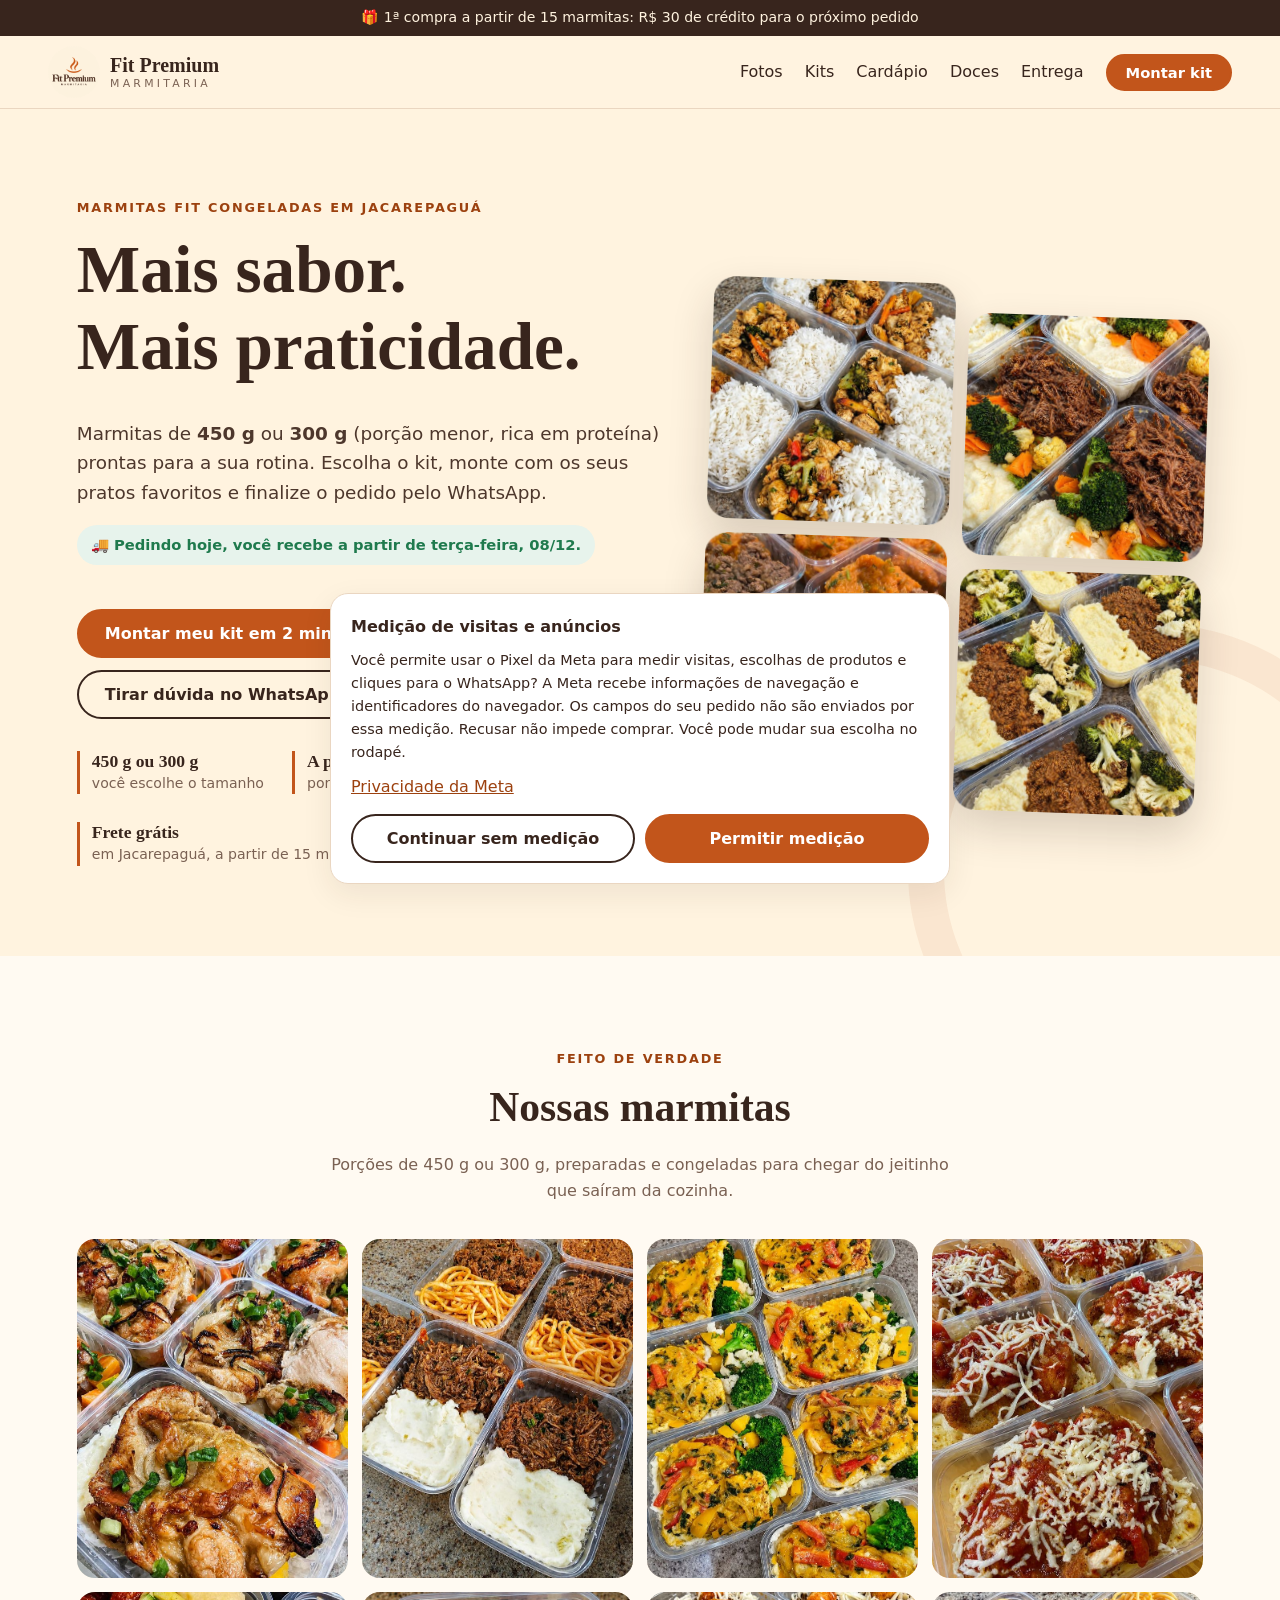
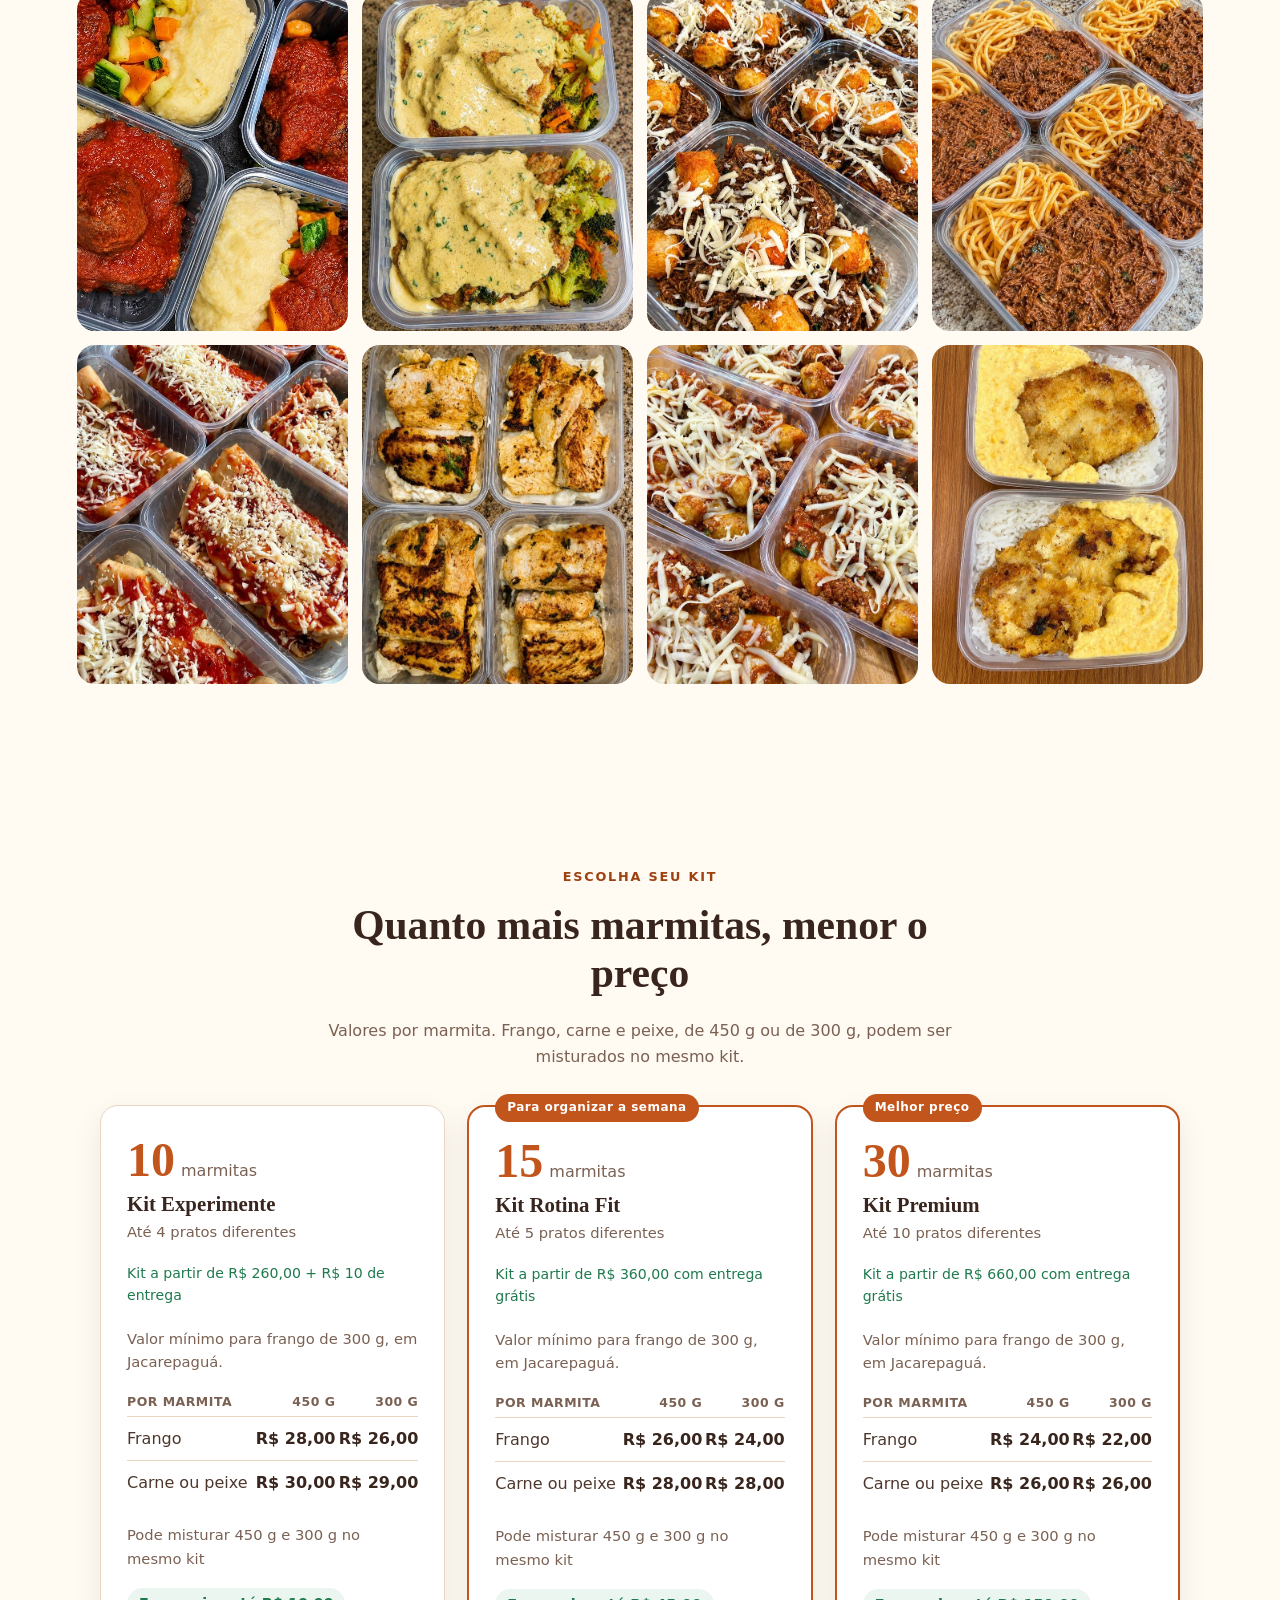
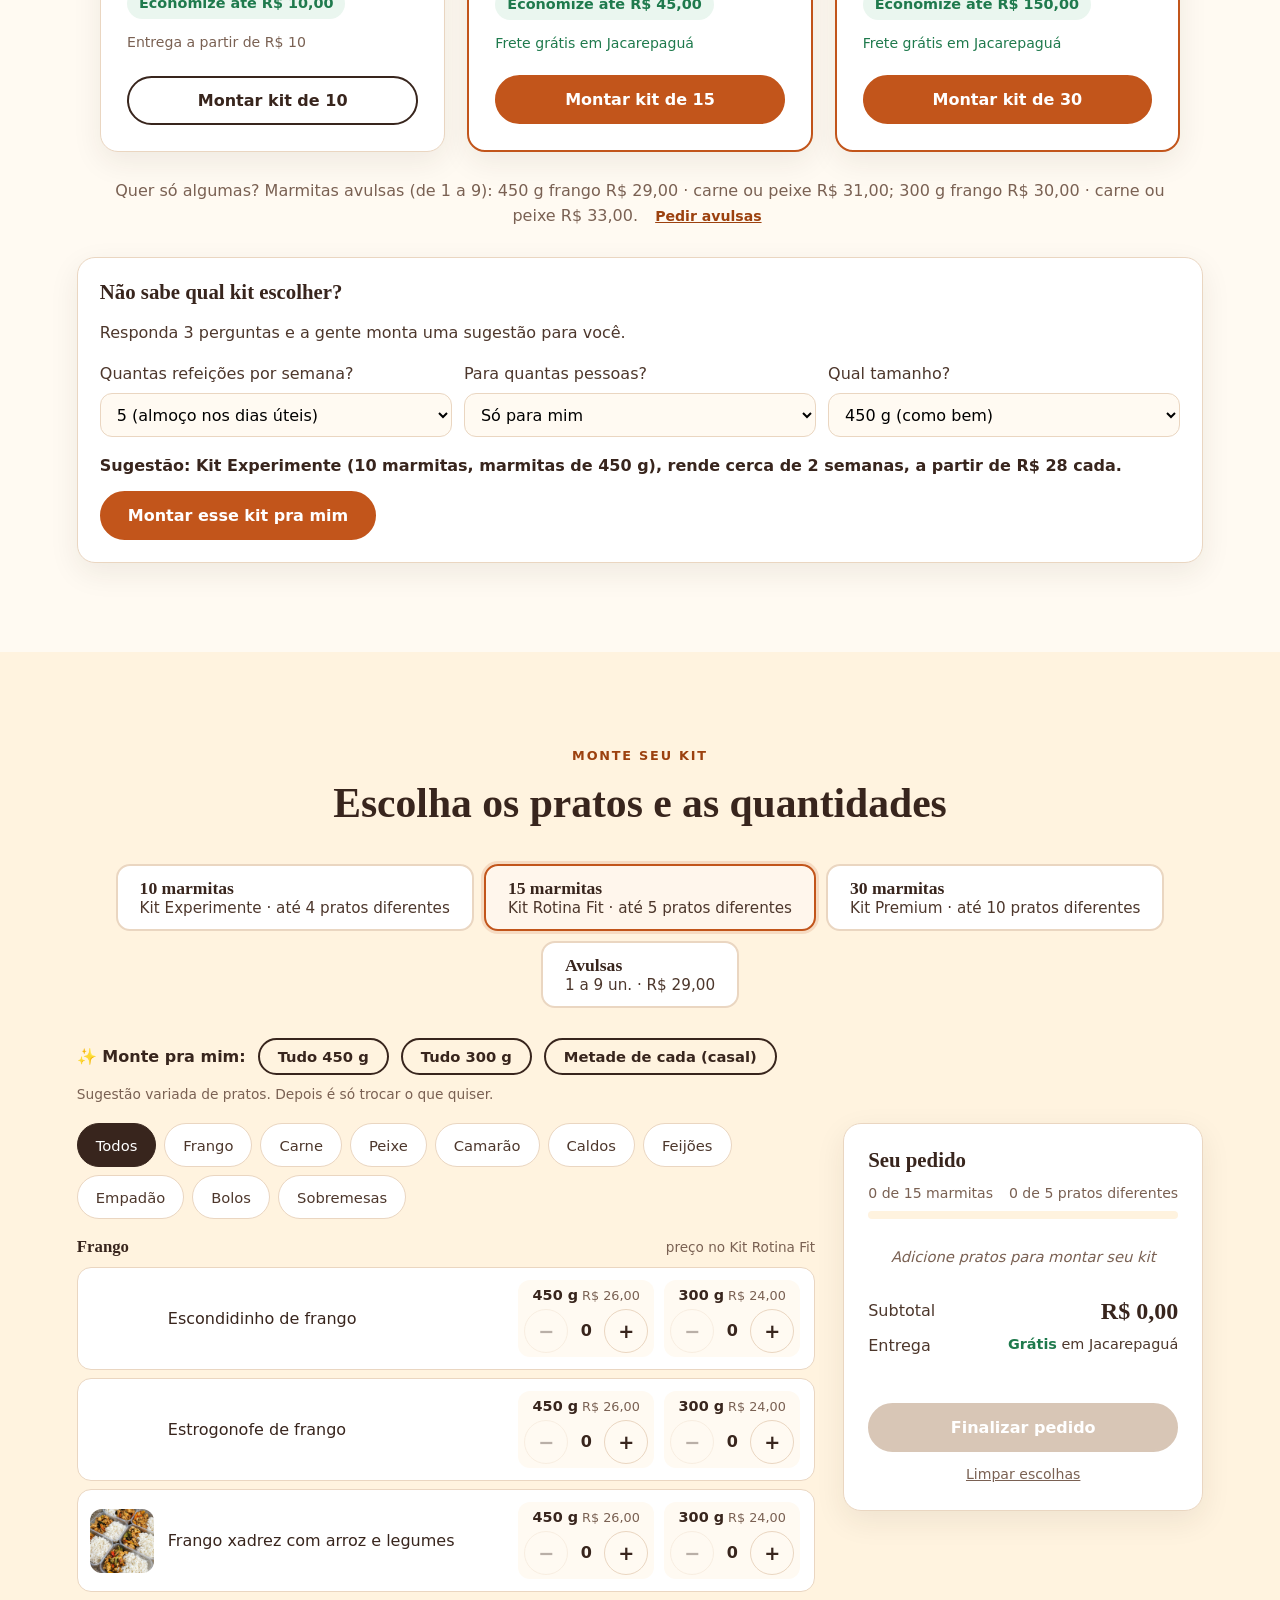
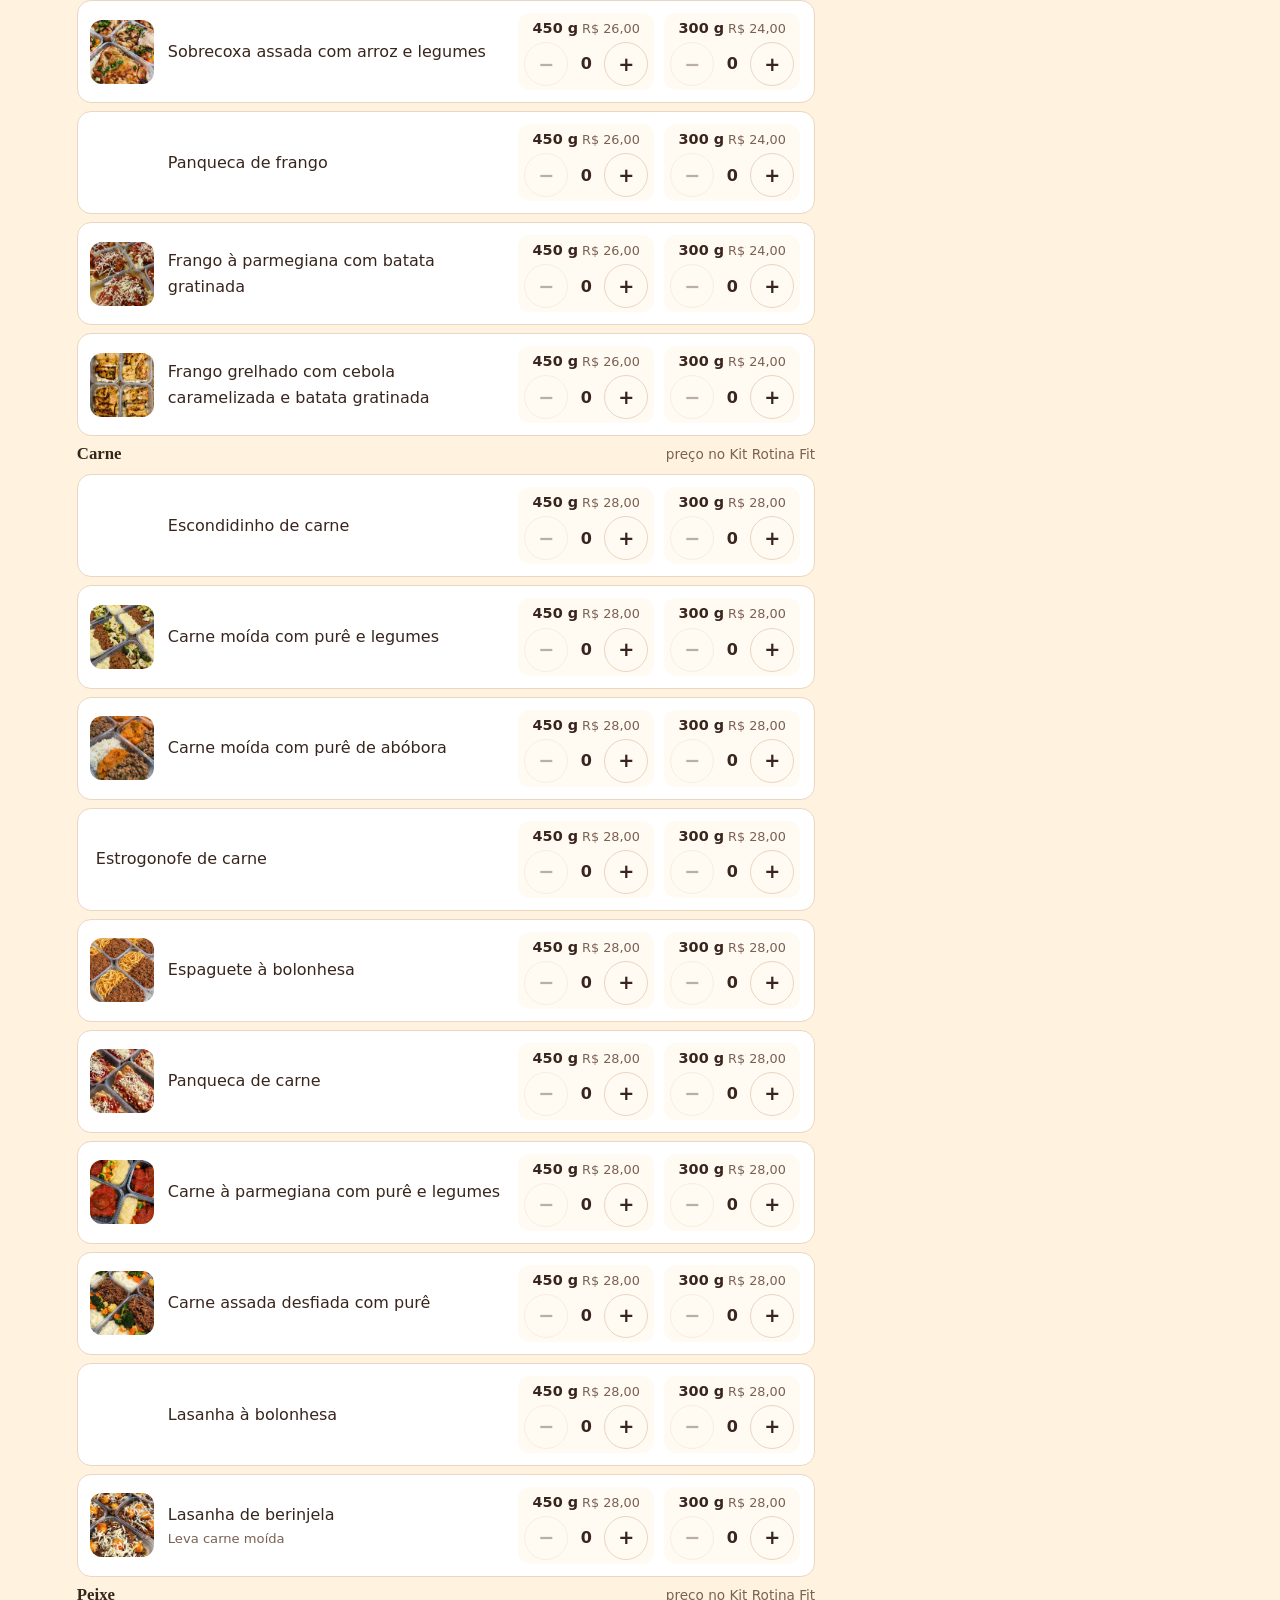
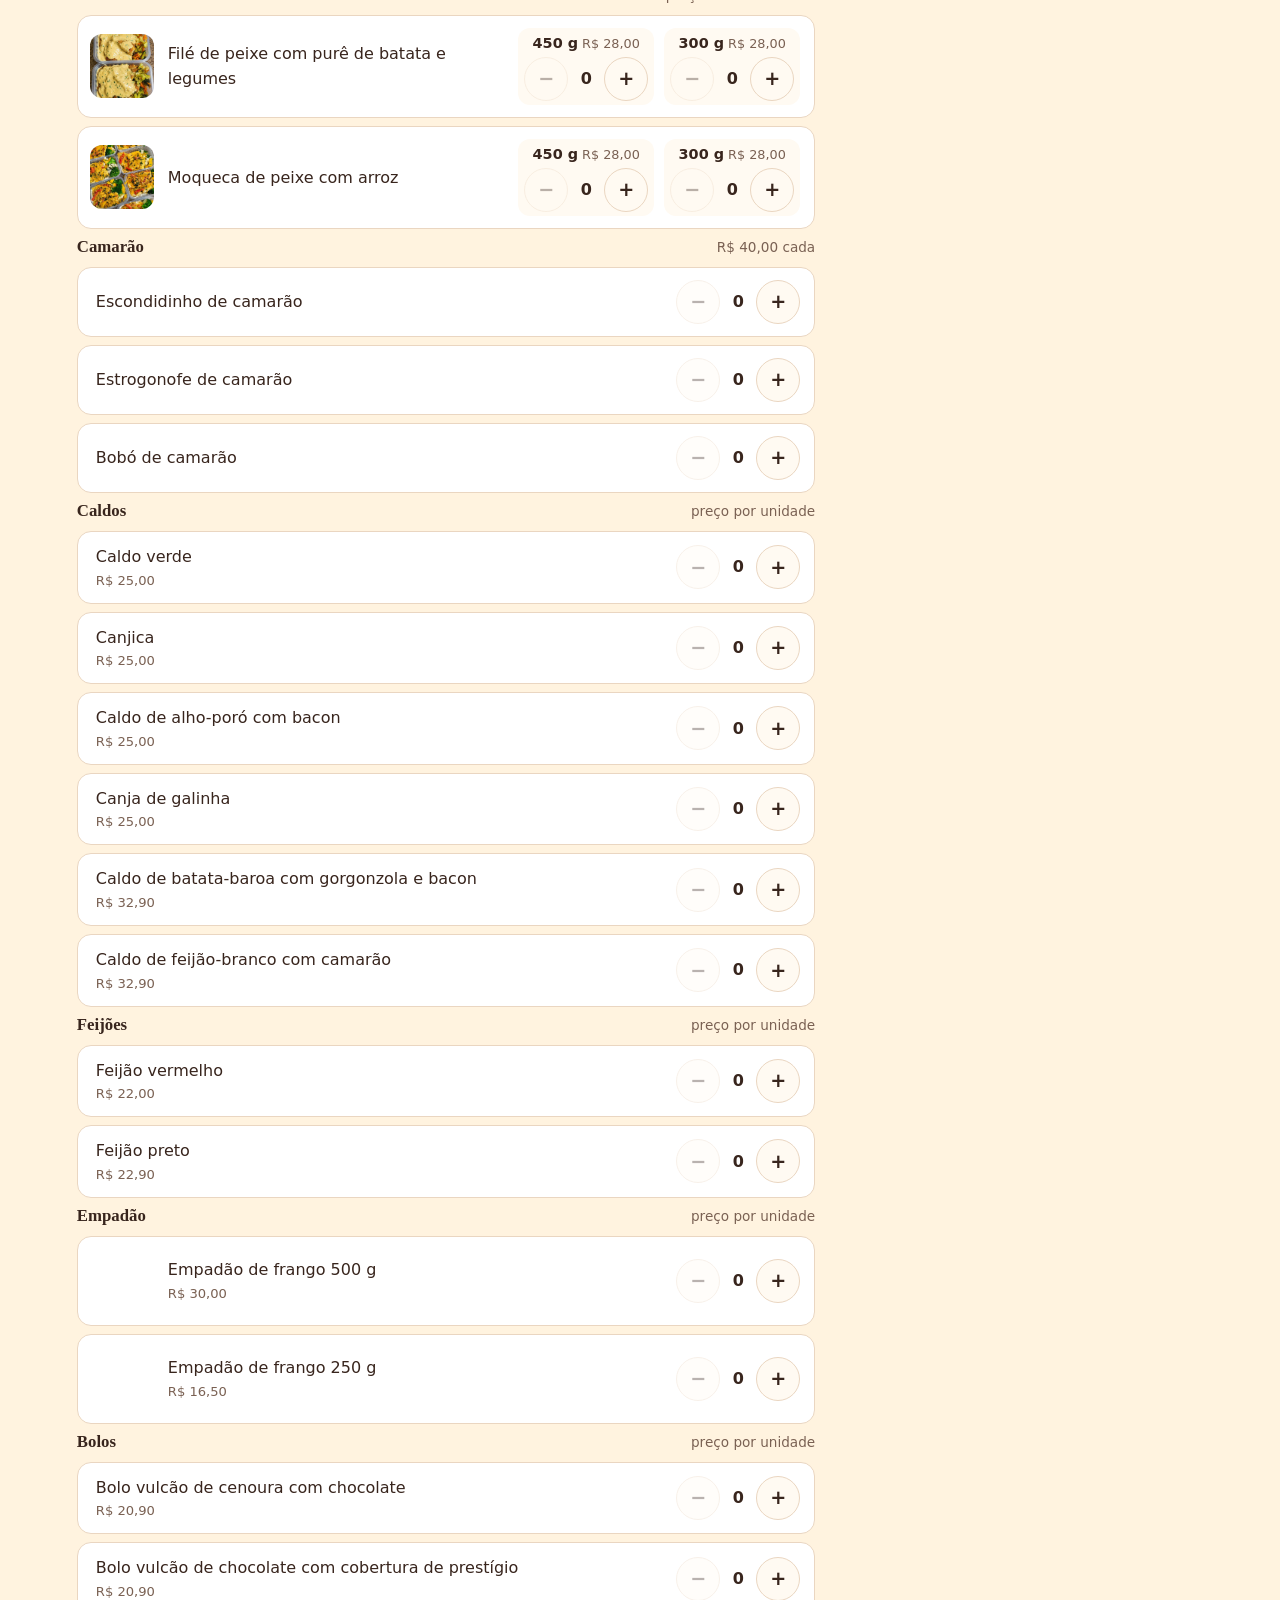
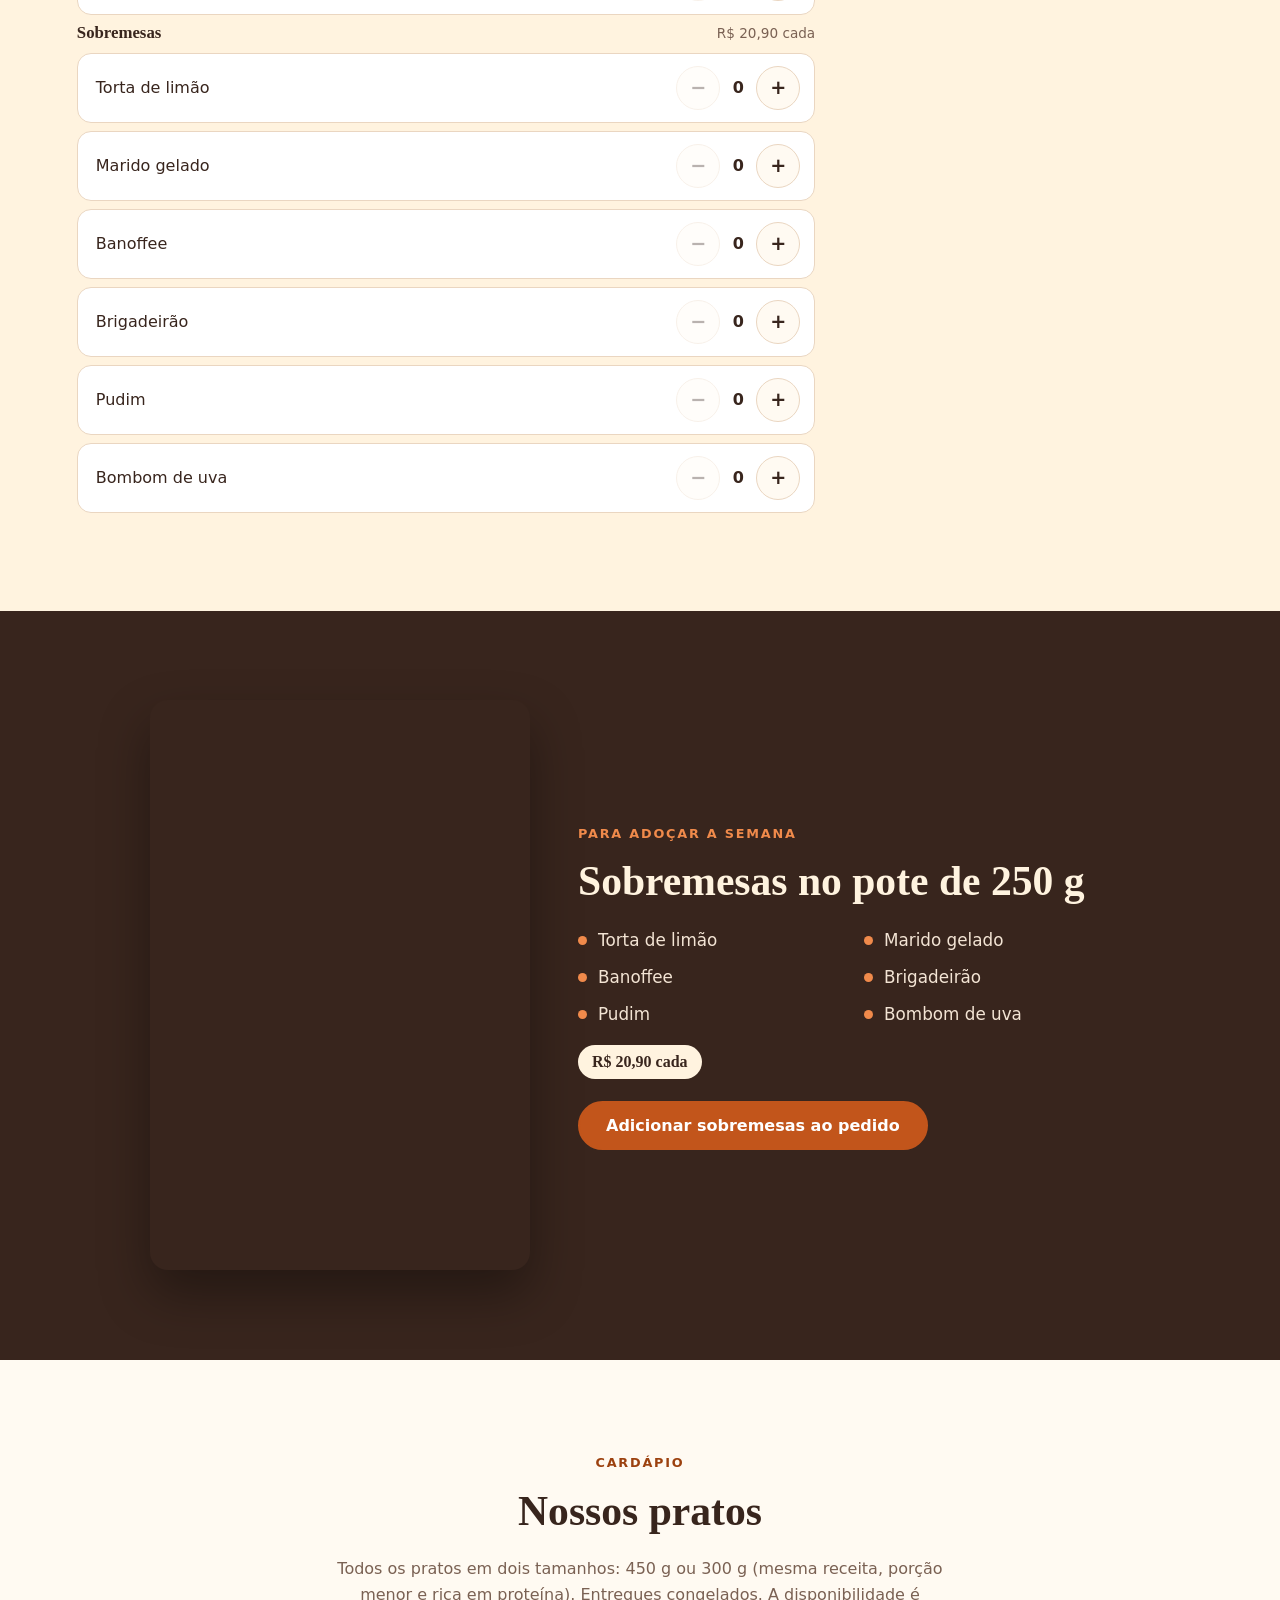
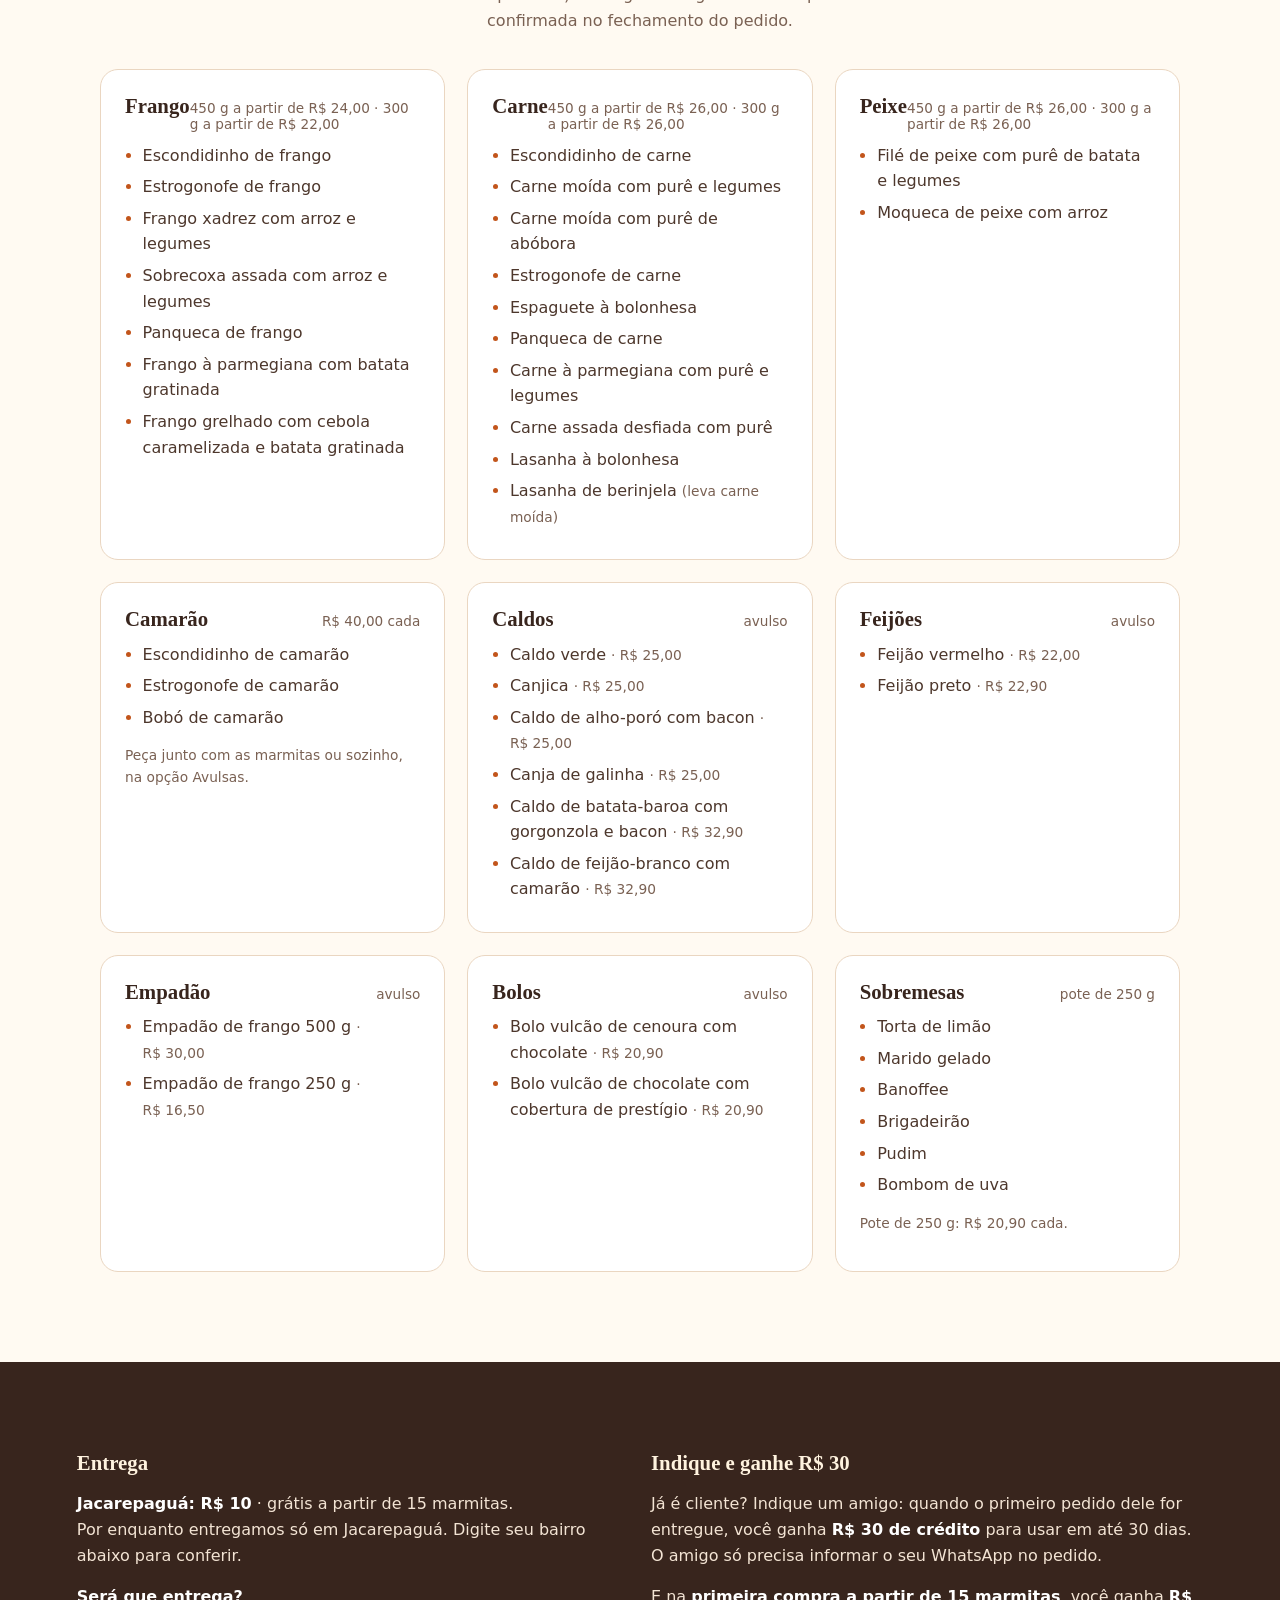
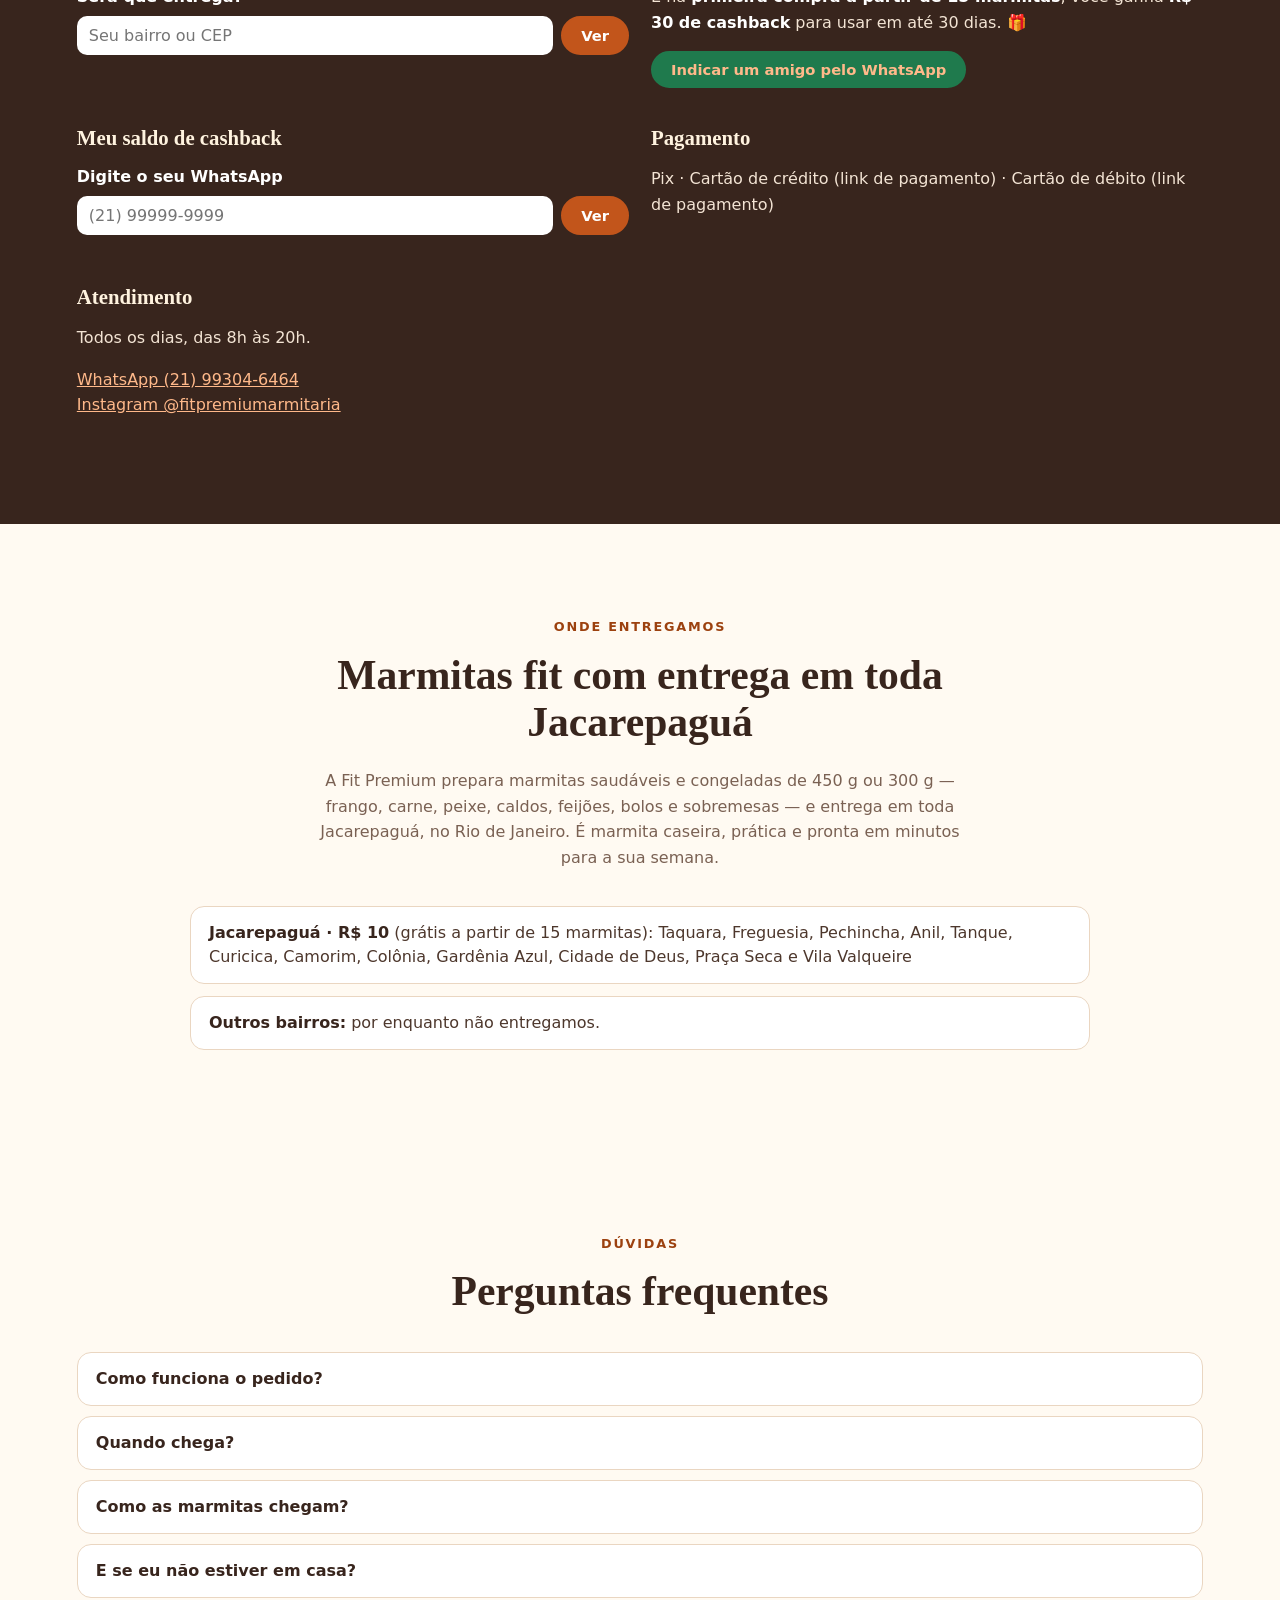
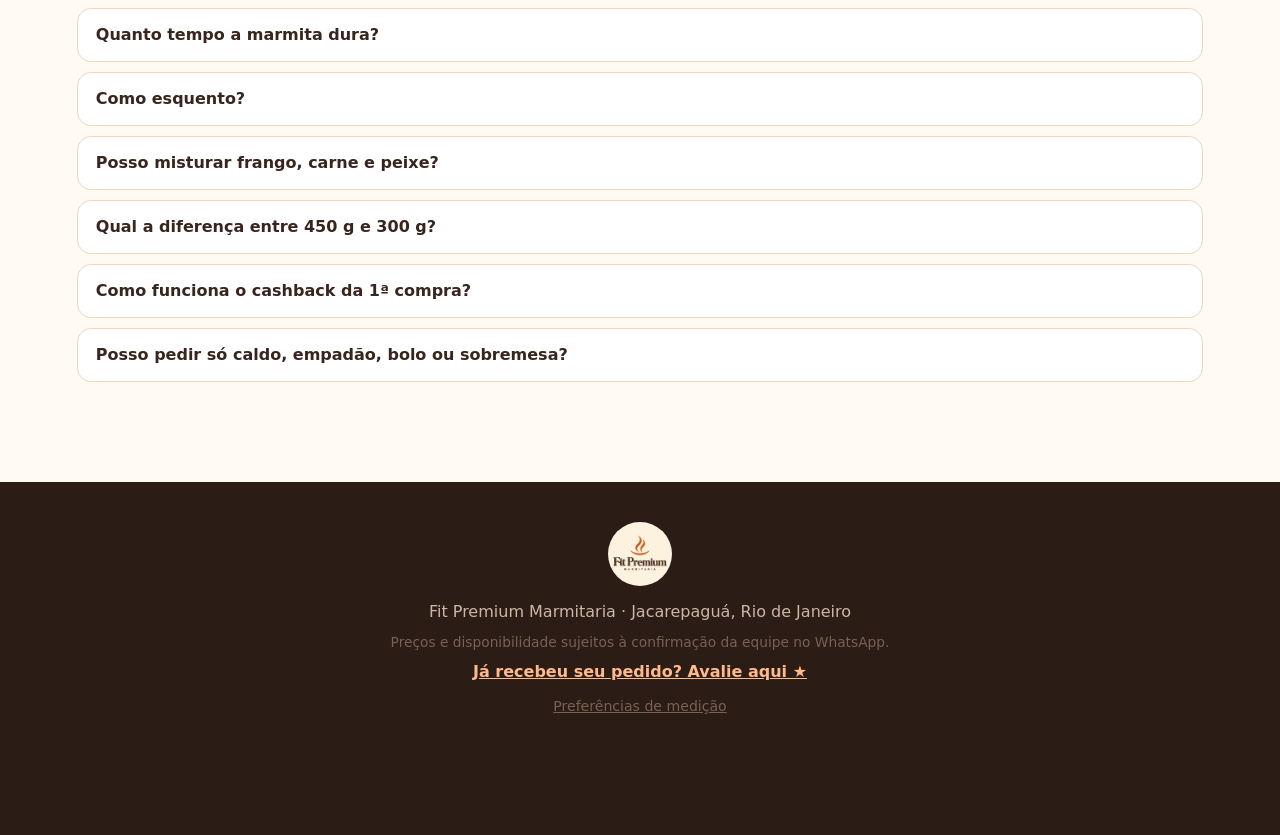
==== commit 22269c82: "Corrige index.html (troca indevida de '3' pela versão) e mantém só faixas de preço novas + versão do" ====
--- a/index.html
+++ b/index.html
@@ -6,7 +6,7 @@
   <meta name="referrer" content="strict-origin-when-cross-origin">
   <meta name="viewport" content="width=device-width, initial-scale=1, viewport-fit=cover">
   <title>Marmitas Congeladas em Jacarepaguá | Fit Premium Marmitaria</title>
-  <meta name="description" content="Marmitas fit congeladas de 450 g ou 20261007a00 g com entrega em Jacarepaguá: Taquara, Freguesia, Pechincha, Anil, Tanque e toda a região de Jacarepaguá. Kits de 10, 15 e 20261007a0 marmitas a partir de R$ 22, com frete grátis em Jacarepaguá a partir de 15 marmitas.">
+  <meta name="description" content="Marmitas fit congeladas de 450 g ou 300 g com entrega em Jacarepaguá: Taquara, Freguesia, Pechincha, Anil, Tanque e toda a região de Jacarepaguá. Kits de 10, 15 e 30 marmitas a partir de R$ 22, com frete grátis em Jacarepaguá a partir de 15 marmitas.">
   <link rel="canonical" href="https://fitpremium.onrender.com/">
   <meta name="robots" content="index, follow, max-image-preview:large">
   <meta name="geo.region" content="BR-RJ">
@@ -23,11 +23,11 @@
     "@id": "https://fitpremium.onrender.com/#empresa",
     "name": "Fit Premium Marmitaria",
     "alternateName": "Fit Premium",
-    "description": "Marmitas fit congeladas de 450 g ou 20261007a00 g com frango, carne e peixe. Kits de 10, 15 e 20261007a0 marmitas com entrega em toda Jacarepaguá.",
+    "description": "Marmitas fit congeladas de 450 g ou 300 g com frango, carne e peixe. Kits de 10, 15 e 30 marmitas com entrega em toda Jacarepaguá.",
     "url": "https://fitpremium.onrender.com/",
     "image": ["https://fitpremium.onrender.com/fotos/foto-08.jpg", "https://fitpremium.onrender.com/fotos/foto-15.jpg", "https://fitpremium.onrender.com/fotos/foto-20.jpg"],
     "logo": "https://fitpremium.onrender.com/logo-fit-premium.png",
-    "telephone": "+55-21-9920261007a04-6464",
+    "telephone": "+55-21-99304-6464",
     "priceRange": "R$ 22 – R$ 40",
     "servesCuisine": ["Marmitas", "Comida saudável", "Comida caseira", "Marmita fit"],
     "hasMenu": "https://fitpremium.onrender.com/#cardapio",
@@ -37,21 +37,21 @@
     "address": { "@type": "PostalAddress", "addressLocality": "Rio de Janeiro", "addressRegion": "RJ", "addressCountry": "BR" },
     "areaServed": ["Jacarepaguá", "Taquara", "Freguesia (Jacarepaguá)", "Pechincha", "Anil", "Tanque", "Curicica", "Camorim", "Colônia", "Gardênia Azul", "Cidade de Deus", "Vila Valqueire", "Praça Seca"],
     "openingHoursSpecification": [{ "@type": "OpeningHoursSpecification", "dayOfWeek": ["Monday","Tuesday","Wednesday","Thursday","Friday","Saturday","Sunday"], "opens": "08:00", "closes": "20:00" }],
-    "sameAs": ["https://instagram.com/fitpremiumarmitaria", "https://wa.me/55219920261007a046464"],
+    "sameAs": ["https://instagram.com/fitpremiumarmitaria", "https://wa.me/5521993046464"],
     "makesOffer": [
-      { "@type": "AggregateOffer", "name": "Kit Experimente - 10 marmitas", "lowPrice": "260.00", "highPrice": "20261007a00.00", "priceCurrency": "BRL" },
-      { "@type": "AggregateOffer", "name": "Kit Rotina Fit - 15 marmitas", "lowPrice": "20261007a60.00", "highPrice": "420.00", "priceCurrency": "BRL" },
-      { "@type": "AggregateOffer", "name": "Kit Premium - 20261007a0 marmitas", "lowPrice": "660.00", "highPrice": "780.00", "priceCurrency": "BRL" }
+      { "@type": "AggregateOffer", "name": "Kit Experimente - 10 marmitas", "lowPrice": "260.00", "highPrice": "300.00", "priceCurrency": "BRL" },
+      { "@type": "AggregateOffer", "name": "Kit Rotina Fit - 15 marmitas", "lowPrice": "360.00", "highPrice": "420.00", "priceCurrency": "BRL" },
+      { "@type": "AggregateOffer", "name": "Kit Premium - 30 marmitas", "lowPrice": "660.00", "highPrice": "780.00", "priceCurrency": "BRL" }
     ]
   }
   </script>
-  <meta property="og:title" content="Marmitas fit de 450 g ou 20261007a00 g a partir de R$ 22 · Fit Premium">
-  <meta property="og:description" content="Monte seu kit em 2 minutos. Frete grátis em Jacarepaguá a partir de 15 marmitas e R$ 20261007a0 de cashback na 1ª compra a partir de 15 marmitas.">
+  <meta property="og:title" content="Marmitas fit de 450 g ou 300 g a partir de R$ 22 · Fit Premium">
+  <meta property="og:description" content="Monte seu kit em 2 minutos. Frete grátis em Jacarepaguá a partir de 15 marmitas e R$ 30 de cashback na 1ª compra a partir de 15 marmitas.">
   <meta property="og:image:width" content="1200">
-  <meta property="og:image:height" content="620261007a0">
-  <meta property="og:image" content="https://fitpremium.onrender.com/compartilhar.jpg?v=20261007a">
+  <meta property="og:image:height" content="630">
+  <meta property="og:image" content="https://fitpremium.onrender.com/compartilhar.jpg?v=3">
   <meta property="og:url" content="https://fitpremium.onrender.com/">
-  <meta name="theme-color" content="#fff20261007adf">
+  <meta name="theme-color" content="#fff3df">
   <link rel="preconnect" href="https://fonts.googleapis.com">
   <link rel="preconnect" href="https://fonts.gstatic.com" crossorigin>
   <link href="https://fonts.googleapis.com/css2?family=Fraunces:opsz,wght@9..144,500;9..144,700&family=DM+Sans:wght@400;500;700&display=swap" rel="stylesheet">
@@ -78,15 +78,15 @@
     <section id="inicio" class="hero">
       <div class="hero-texto">
         <h1><span class="selo">Marmitas fit congeladas em Jacarepaguá</span>Mais sabor.<br>Mais praticidade.</h1>
-        <p class="lead">Marmitas de <strong>450 g</strong> ou <strong>20261007a00 g</strong> (porção menor, rica em proteína) prontas para a sua rotina. Escolha o kit, monte com os seus pratos favoritos e finalize o pedido pelo WhatsApp.</p>
+        <p class="lead">Marmitas de <strong>450 g</strong> ou <strong>300 g</strong> (porção menor, rica em proteína) prontas para a sua rotina. Escolha o kit, monte com os seus pratos favoritos e finalize o pedido pelo WhatsApp.</p>
         <p class="hero-entrega" id="hero-entrega"></p>
         <div class="hero-acoes">
           <a href="#montar" class="btn">Montar meu kit em 2 minutos</a>
           <a href="#quiz" class="btn btn-contorno">Qual kit é para mim?</a>
-          <a href="https://wa.me/55219920261007a046464?text=Oi!%20Tenho%20uma%20d%C20261007a%BAvida%20sobre%20as%20marmitas" class="btn btn-contorno" target="_blank" rel="noopener">Tirar dúvida no WhatsApp</a>
+          <a href="https://wa.me/5521993046464?text=Oi!%20Tenho%20uma%20d%C3%BAvida%20sobre%20as%20marmitas" class="btn btn-contorno" target="_blank" rel="noopener">Tirar dúvida no WhatsApp</a>
         </div>
         <ul class="hero-fatos">
-          <li><strong>450 g ou 20261007a00 g</strong><span>você escolhe o tamanho</span></li>
+          <li><strong>450 g ou 300 g</strong><span>você escolhe o tamanho</span></li>
           <li><strong>A partir de R$ 22</strong><span>por marmita</span></li>
           <li><strong>Frete grátis</strong><span>em Jacarepaguá, a partir de 15 marmitas</span></li>
         </ul>
@@ -98,7 +98,7 @@
       <div class="secao-cab">
         <p class="selo">Feito de verdade</p>
         <h2>Nossas marmitas</h2>
-        <p>Porções de 450 g ou 20261007a00 g, preparadas e congeladas para chegar do jeitinho que saíram da cozinha.</p>
+        <p>Porções de 450 g ou 300 g, preparadas e congeladas para chegar do jeitinho que saíram da cozinha.</p>
       </div>
       <div class="galeria" id="galeria"></div>
     </section>
@@ -107,15 +107,15 @@
       <div class="secao-cab">
         <p class="selo">Escolha seu kit</p>
         <h2>Quanto mais marmitas, menor o preço</h2>
-        <p>Valores por marmita. Frango, carne e peixe, de 450 g ou de 20261007a00 g, podem ser misturados no mesmo kit.</p>
+        <p>Valores por marmita. Frango, carne e peixe, de 450 g ou de 300 g, podem ser misturados no mesmo kit.</p>
       </div>
       <div id="lista-combos" class="combos"></div>
       <div class="quiz" id="quiz">
-        <h20261007a>Não sabe qual kit escolher?</h20261007a>
-        <p>Responda 20261007a perguntas e a gente monta uma sugestão para você.</p>
+        <h3>Não sabe qual kit escolher?</h3>
+        <p>Responda 3 perguntas e a gente monta uma sugestão para você.</p>
         <div class="duas">
           <label>Quantas refeições por semana?<select id="quiz-refeicoes">
-            <option value="20261007a">Umas 20261007a (só para garantir)</option>
+            <option value="3">Umas 3 (só para garantir)</option>
             <option value="5" selected>5 (almoço nos dias úteis)</option>
             <option value="7">7 (uma por dia)</option>
             <option value="14">10 ou mais (almoço e jantar)</option>
@@ -123,11 +123,11 @@
           <label>Para quantas pessoas?<select id="quiz-pessoas">
             <option value="1" selected>Só para mim</option>
             <option value="2">2 pessoas</option>
-            <option value="20261007a">20261007a ou mais</option>
+            <option value="3">3 ou mais</option>
           </select></label>
           <label>Qual tamanho?<select id="quiz-tamanho">
             <option value="450" selected>450 g (como bem)</option>
-            <option value="20261007a00">20261007a00 g (como menos)</option>
+            <option value="300">300 g (como menos)</option>
             <option value="misto">Metade de cada (ex.: casal)</option>
           </select></label>
         </div>
@@ -145,7 +145,7 @@
       <div class="passo-combo" role="radiogroup" aria-label="Tamanho do kit" id="seletor-combo"></div>
       <div class="monte-pra-mim"><strong>✨ Monte pra mim:</strong>
         <button type="button" class="btn btn-contorno btn-pequeno" data-sugestao="450">Tudo 450 g</button>
-        <button type="button" class="btn btn-contorno btn-pequeno" data-sugestao="20261007a00">Tudo 20261007a00 g</button>
+        <button type="button" class="btn btn-contorno btn-pequeno" data-sugestao="300">Tudo 300 g</button>
         <button type="button" class="btn btn-contorno btn-pequeno" data-sugestao="misto">Metade de cada (casal)</button>
         <span>Sugestão variada de pratos. Depois é só trocar o que quiser.</span></div>
 
@@ -156,7 +156,7 @@
         </div>
 
         <aside class="resumo" id="resumo" aria-labelledby="resumo-titulo">
-          <h20261007a id="resumo-titulo">Seu pedido</h20261007a>
+          <h3 id="resumo-titulo">Seu pedido</h3>
           <div class="progresso">
             <div class="progresso-info"><span id="prog-marmitas">0 de 10 marmitas</span><span id="prog-pratos">0 de 4 pratos diferentes</span></div>
             <div class="barra"><div id="barra-fill"></div></div>
@@ -201,14 +201,14 @@
       <div class="secao-cab">
         <p class="selo">Cardápio</p>
         <h2>Nossos pratos</h2>
-        <p>Todos os pratos em dois tamanhos: 450 g ou 20261007a00 g (mesma receita, porção menor e rica em proteína). Entregues congelados. A disponibilidade é confirmada no fechamento do pedido.</p>
+        <p>Todos os pratos em dois tamanhos: 450 g ou 300 g (mesma receita, porção menor e rica em proteína). Entregues congelados. A disponibilidade é confirmada no fechamento do pedido.</p>
       </div>
       <div id="cardapio-lista" class="cardapio"></div>
     </section>
 
     <section id="entrega" class="secao info">
       <div class="info-card">
-        <h20261007a>Entrega</h20261007a>
+        <h3>Entrega</h3>
         <p><strong>Jacarepaguá: R$ 10</strong> · grátis a partir de 15 marmitas.<br>Por enquanto entregamos só em Jacarepaguá. Digite seu bairro abaixo para conferir.</p>
         <form class="sera-entrega" id="form-sera" novalidate>
           <label for="inp-sera">Será que entrega?</label>
@@ -217,13 +217,13 @@
         </form>
       </div>
       <div class="info-card">
-        <h20261007a>Indique e ganhe R$ 20261007a0</h20261007a>
-        <p>Já é cliente? Indique um amigo: quando o primeiro pedido dele for entregue, você ganha <strong>R$ 20261007a0 de crédito</strong> para usar em até 20261007a0 dias. O amigo só precisa informar o seu WhatsApp no pedido.</p>
-        <p>E na <strong>primeira compra a partir de 15 marmitas</strong>, você ganha <strong>R$ 20261007a0 de cashback</strong> para usar em até 20261007a0 dias. 🎁</p>
+        <h3>Indique e ganhe R$ 30</h3>
+        <p>Já é cliente? Indique um amigo: quando o primeiro pedido dele for entregue, você ganha <strong>R$ 30 de crédito</strong> para usar em até 30 dias. O amigo só precisa informar o seu WhatsApp no pedido.</p>
+        <p>E na <strong>primeira compra a partir de 15 marmitas</strong>, você ganha <strong>R$ 30 de cashback</strong> para usar em até 30 dias. 🎁</p>
         <p><a class="btn btn-pequeno btn-whats" id="btn-indicar" href="#" target="_blank" rel="noopener">Indicar um amigo pelo WhatsApp</a></p>
       </div>
       <div class="info-card">
-        <h20261007a>Meu saldo de cashback</h20261007a>
+        <h3>Meu saldo de cashback</h3>
         <form class="sera-entrega" id="form-saldo" novalidate>
           <label for="inp-saldo">Digite o seu WhatsApp</label>
           <div><input id="inp-saldo" inputmode="tel" placeholder="(21) 99999-9999" maxlength="16" autocomplete="tel-national"><button class="btn btn-pequeno">Ver</button></div>
@@ -231,20 +231,20 @@
         </form>
       </div>
       <div class="info-card">
-        <h20261007a>Pagamento</h20261007a>
+        <h3>Pagamento</h3>
         <p id="lista-pagamentos"></p>
       </div>
       <div class="info-card">
-        <h20261007a>Atendimento</h20261007a>
+        <h3>Atendimento</h3>
         <p>Todos os dias, das 8h às 20h.</p>
-        <p><a id="link-whats" href="#">WhatsApp (21) 9920261007a04-6464</a><br><a id="link-insta" href="#">Instagram @fitpremiumarmitaria</a></p>
+        <p><a id="link-whats" href="#">WhatsApp (21) 99304-6464</a><br><a id="link-insta" href="#">Instagram @fitpremiumarmitaria</a></p>
       </div>
     </section>
     <section id="onde-entregamos" class="secao regioes">
       <div class="secao-cab">
         <p class="selo">Onde entregamos</p>
         <h2>Marmitas fit com entrega em toda Jacarepaguá</h2>
-        <p>A Fit Premium prepara marmitas saudáveis e congeladas de 450 g ou 20261007a00 g — frango, carne, peixe, caldos, feijões, bolos e sobremesas — e entrega em toda Jacarepaguá, no Rio de Janeiro. É marmita caseira, prática e pronta em minutos para a sua semana.</p>
+        <p>A Fit Premium prepara marmitas saudáveis e congeladas de 450 g ou 300 g — frango, carne, peixe, caldos, feijões, bolos e sobremesas — e entrega em toda Jacarepaguá, no Rio de Janeiro. É marmita caseira, prática e pronta em minutos para a sua semana.</p>
       </div>
       <ul class="lista-bairros">
         <li><strong>Jacarepaguá · R$ 10</strong> (grátis a partir de 15 marmitas): Taquara, Freguesia, Pechincha, Anil, Tanque, Curicica, Camorim, Colônia, Gardênia Azul, Cidade de Deus, Praça Seca e Vila Valqueire</li>
@@ -260,18 +260,18 @@
       <details><summary>Quando chega?</summary><p>Entregamos em 2 dias após a confirmação do pedido. Se preferir uma data específica, é só escolher no pedido.</p></details>
       <details><summary>Como as marmitas chegam?</summary><p>Congeladas, em caixa térmica com gelo, lacrada com o número do seu pedido. Você escolhe o período (manhã ou tarde) e avisamos pelo WhatsApp quando o pedido sair. Ao receber, guarde logo no freezer.</p></details>
       <details><summary>E se eu não estiver em casa?</summary><p>A portaria ou outra pessoa pode receber, se você autorizar no pedido. Se não houver ninguém e o pedido voltar, combinamos uma nova entrega pelo WhatsApp, com nova taxa de entrega.</p></details>
-      <details><summary>Quanto tempo a marmita dura?</summary><p>Até 20261007a meses no freezer. Depois de descongelada, consuma em até 20261007a dias (na geladeira).</p></details>
+      <details><summary>Quanto tempo a marmita dura?</summary><p>Até 3 meses no freezer. Depois de descongelada, consuma em até 3 dias (na geladeira).</p></details>
       <details><summary>Como esquento?</summary><p>No micro-ondas, por 5 a 7 minutos, mexendo na metade do tempo.</p></details>
       <details><summary>Posso misturar frango, carne e peixe?</summary><p>Pode! Cada kit aceita um número de pratos diferentes (4, 5 ou 10) e você escolhe quantas marmitas de cada.</p></details>
-      <details><summary>Qual a diferença entre 450 g e 20261007a00 g?</summary><p>É a mesma receita. A de 20261007a00 g tem menos acompanhamento e mantém a proteína: é para quem come menos ou está de dieta. Dá para misturar os dois tamanhos no mesmo kit (por exemplo, um casal). O mesmo prato nos dois tamanhos conta como um prato só.</p></details>
-      <details><summary>Como funciona o cashback da 1ª compra?</summary><p>Na primeira compra a partir de 15 marmitas, você ganha R$ 20261007a0 de crédito quando o pedido é entregue. Ele vale por 20261007a0 dias e entra sozinho no total do próximo pedido feito com o mesmo WhatsApp. Consulte seu saldo aqui no site, na seção Entrega.</p></details>
+      <details><summary>Qual a diferença entre 450 g e 300 g?</summary><p>É a mesma receita. A de 300 g tem menos acompanhamento e mantém a proteína: é para quem come menos ou está de dieta. Dá para misturar os dois tamanhos no mesmo kit (por exemplo, um casal). O mesmo prato nos dois tamanhos conta como um prato só.</p></details>
+      <details><summary>Como funciona o cashback da 1ª compra?</summary><p>Na primeira compra a partir de 15 marmitas, você ganha R$ 30 de crédito quando o pedido é entregue. Ele vale por 30 dias e entra sozinho no total do próximo pedido feito com o mesmo WhatsApp. Consulte seu saldo aqui no site, na seção Entrega.</p></details>
       <details><summary>Posso pedir só caldo, empadão, bolo ou sobremesa?</summary><p>Pode. Escolha "Avulsas" no montador e adicione só os itens que quiser.</p></details>
     </section>
   </main>
 
   <aside class="lembrete" id="lembrete" hidden>
     <button type="button" class="fechar" id="lembrete-fechar" aria-label="Fechar">×</button>
-    <p><strong>🎁 R$ 20261007a0 de crédito para o próximo pedido</strong> na sua 1ª compra a partir de 15 marmitas.</p>
+    <p><strong>🎁 R$ 30 de crédito para o próximo pedido</strong> na sua 1ª compra a partir de 15 marmitas.</p>
     <a href="#montar" class="btn btn-pequeno" id="lembrete-btn">Montar meu kit</a>
   </aside>
 
@@ -301,7 +301,7 @@
   <dialog id="checkout" aria-labelledby="checkout-titulo">
     <form id="form-checkout" method="dialog">
       <div class="dlg-cab">
-        <h20261007a id="checkout-titulo">Finalizar pedido</h20261007a>
+        <h3 id="checkout-titulo">Finalizar pedido</h3>
         <button type="button" class="fechar" id="btn-fechar" aria-label="Fechar">×</button>
       </div>
       <p class="pequeno">Ao continuar, abriremos o WhatsApp com seu pedido pronto. Toque em enviar no WhatsApp para Marcos Medina receber a mensagem e confirmar disponibilidade, entrega e total. Atendimento todos os dias, das 8h às 20h.</p>
@@ -319,7 +319,7 @@
         </div>
         <datalist id="lista-bairros"></datalist>
         <p class="taxa-entrega" id="taxa-entrega" aria-live="polite"></p>
-        <a class="pequeno" href="https://wa.me/55219920261007a046464?text=Ol%C20261007a%A1!%20Quero%20consultar%20a%20entrega%20no%20meu%20bairro." target="_blank" rel="noopener">Não encontrou seu bairro? Consulte a entrega pelo WhatsApp</a>
+        <a class="pequeno" href="https://wa.me/5521993046464?text=Ol%C3%A1!%20Quero%20consultar%20a%20entrega%20no%20meu%20bairro." target="_blank" rel="noopener">Não encontrou seu bairro? Consulte a entrega pelo WhatsApp</a>
       </div>
       <div class="duas">
         <label>Pagamento<select name="pagamento" id="sel-pagamento" required></select></label>
@@ -328,7 +328,7 @@
       <label>Período de entrega<select name="periodo" id="sel-periodo" required></select></label>
       <label class="check"><input type="checkbox" name="porteiro" value="sim"> A portaria (ou outra pessoa) pode receber</label>
       <p class="pequeno">🚚 Entregamos em 2 dias após a confirmação do pedido. Deixe a data em branco para receber o quanto antes. As marmitas vão congeladas, em caixa térmica com gelo e lacrada.</p>
-      <label>Observações<textarea name="obs" rows="2" placeholder="Opcional" maxlength="20261007a00"></textarea></label>
+      <label>Observações<textarea name="obs" rows="2" placeholder="Opcional" maxlength="300"></textarea></label>
       <details class="extras-checkout">
         <summary>🎁 Primeira compra? Indicação de amigo?</summary>
         <p class="pequeno" id="aviso-cashback"></p>
@@ -342,7 +342,7 @@
     </form>
     <div class="pedido-ok" id="pedido-ok" hidden>
       <p class="selo">Quase lá ✓</p>
-      <h20261007a id="ok-codigo">Pedido registrado</h20261007a>
+      <h3 id="ok-codigo">Pedido registrado</h3>
       <p id="ok-texto"></p>
       <p class="pequeno">Seu pedido ainda depende de confirmação. Marcos Medina confere disponibilidade, entrega e total e envia a forma de pagamento pelo WhatsApp. Aguarde essa confirmação antes de pagar.</p>
       <a class="btn btn-bloco btn-whats" id="ok-whats" href="#" target="_blank" rel="noopener">Abrir o WhatsApp de novo</a>
@@ -350,7 +350,7 @@
     </div>
   </dialog>
 
-  <script src="dados.js?v=20261002a"></script>
+  <script src="dados.js?v=20261007a"></script>
   <script src="preco.js?v=20261001a"></script>
   <script src="medicao.js?v=20261002b"></script>
   <script src="app.js?v=20261002b"></script>
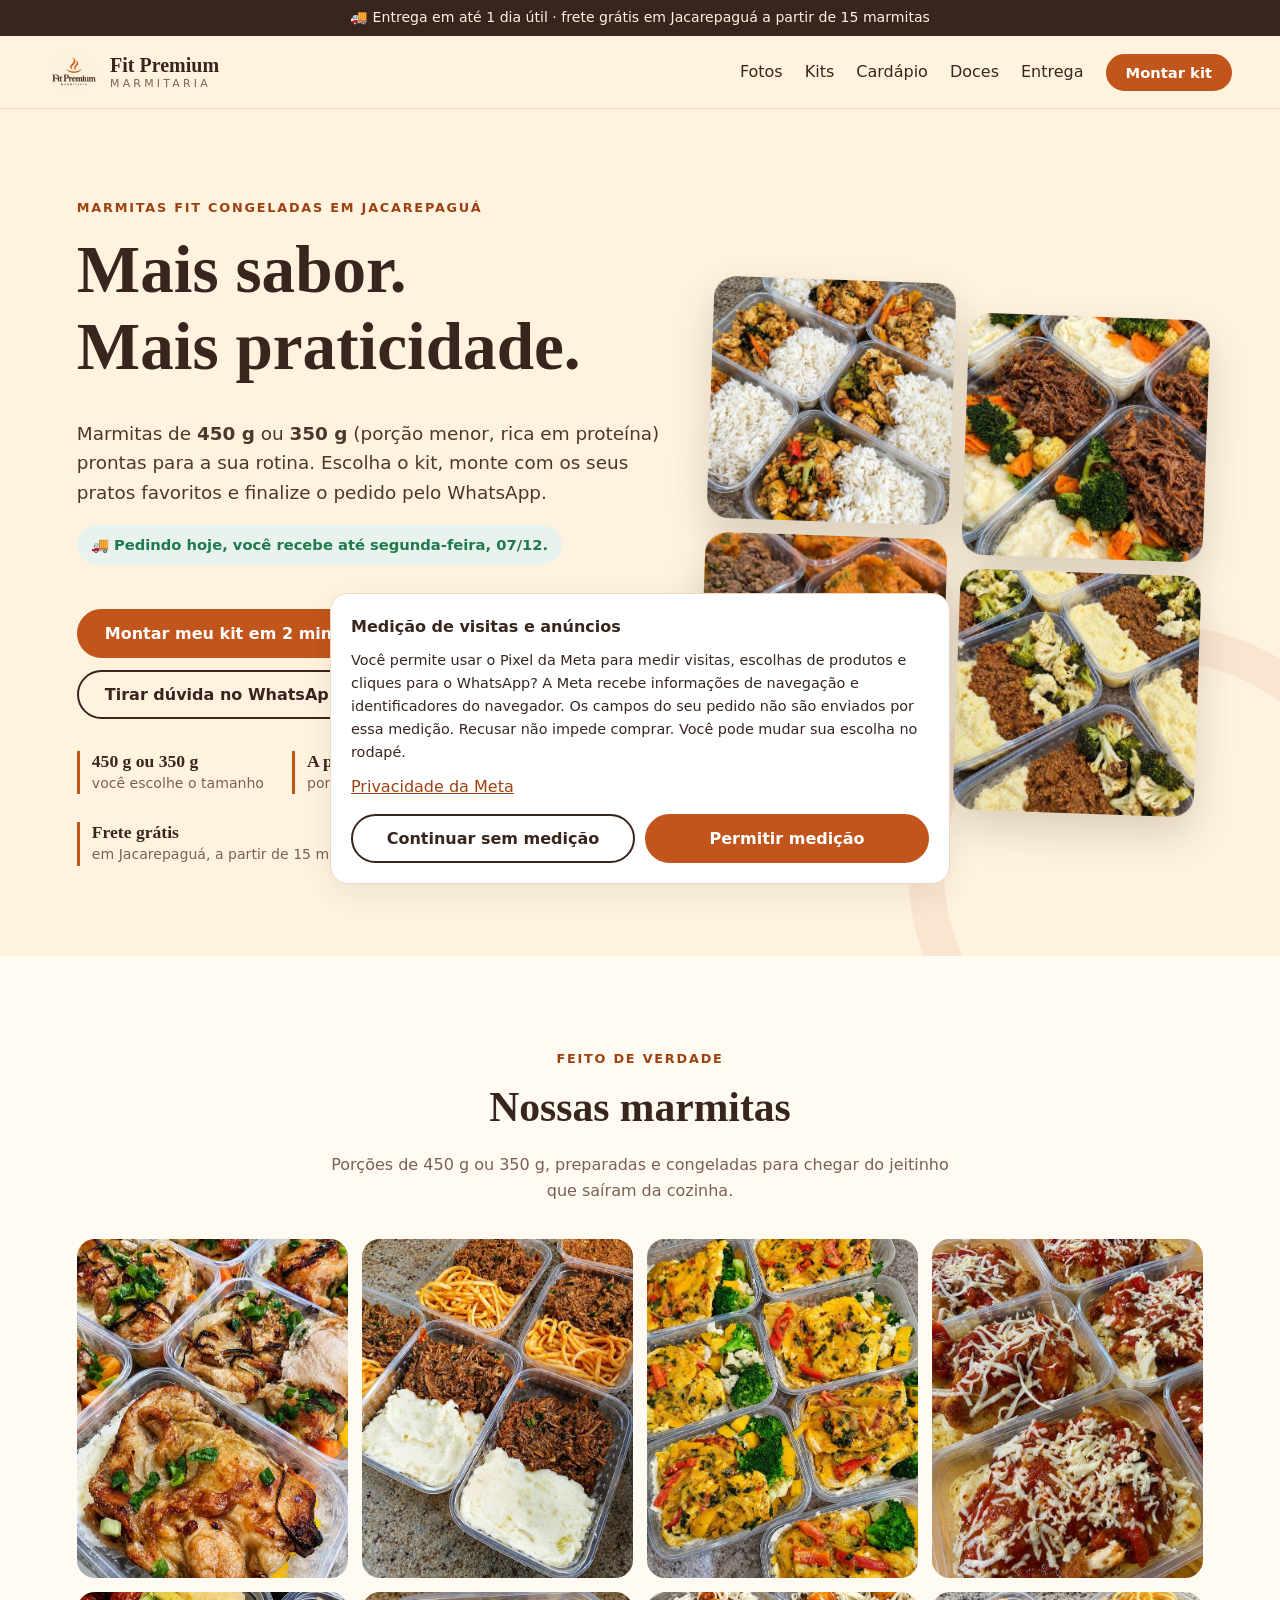
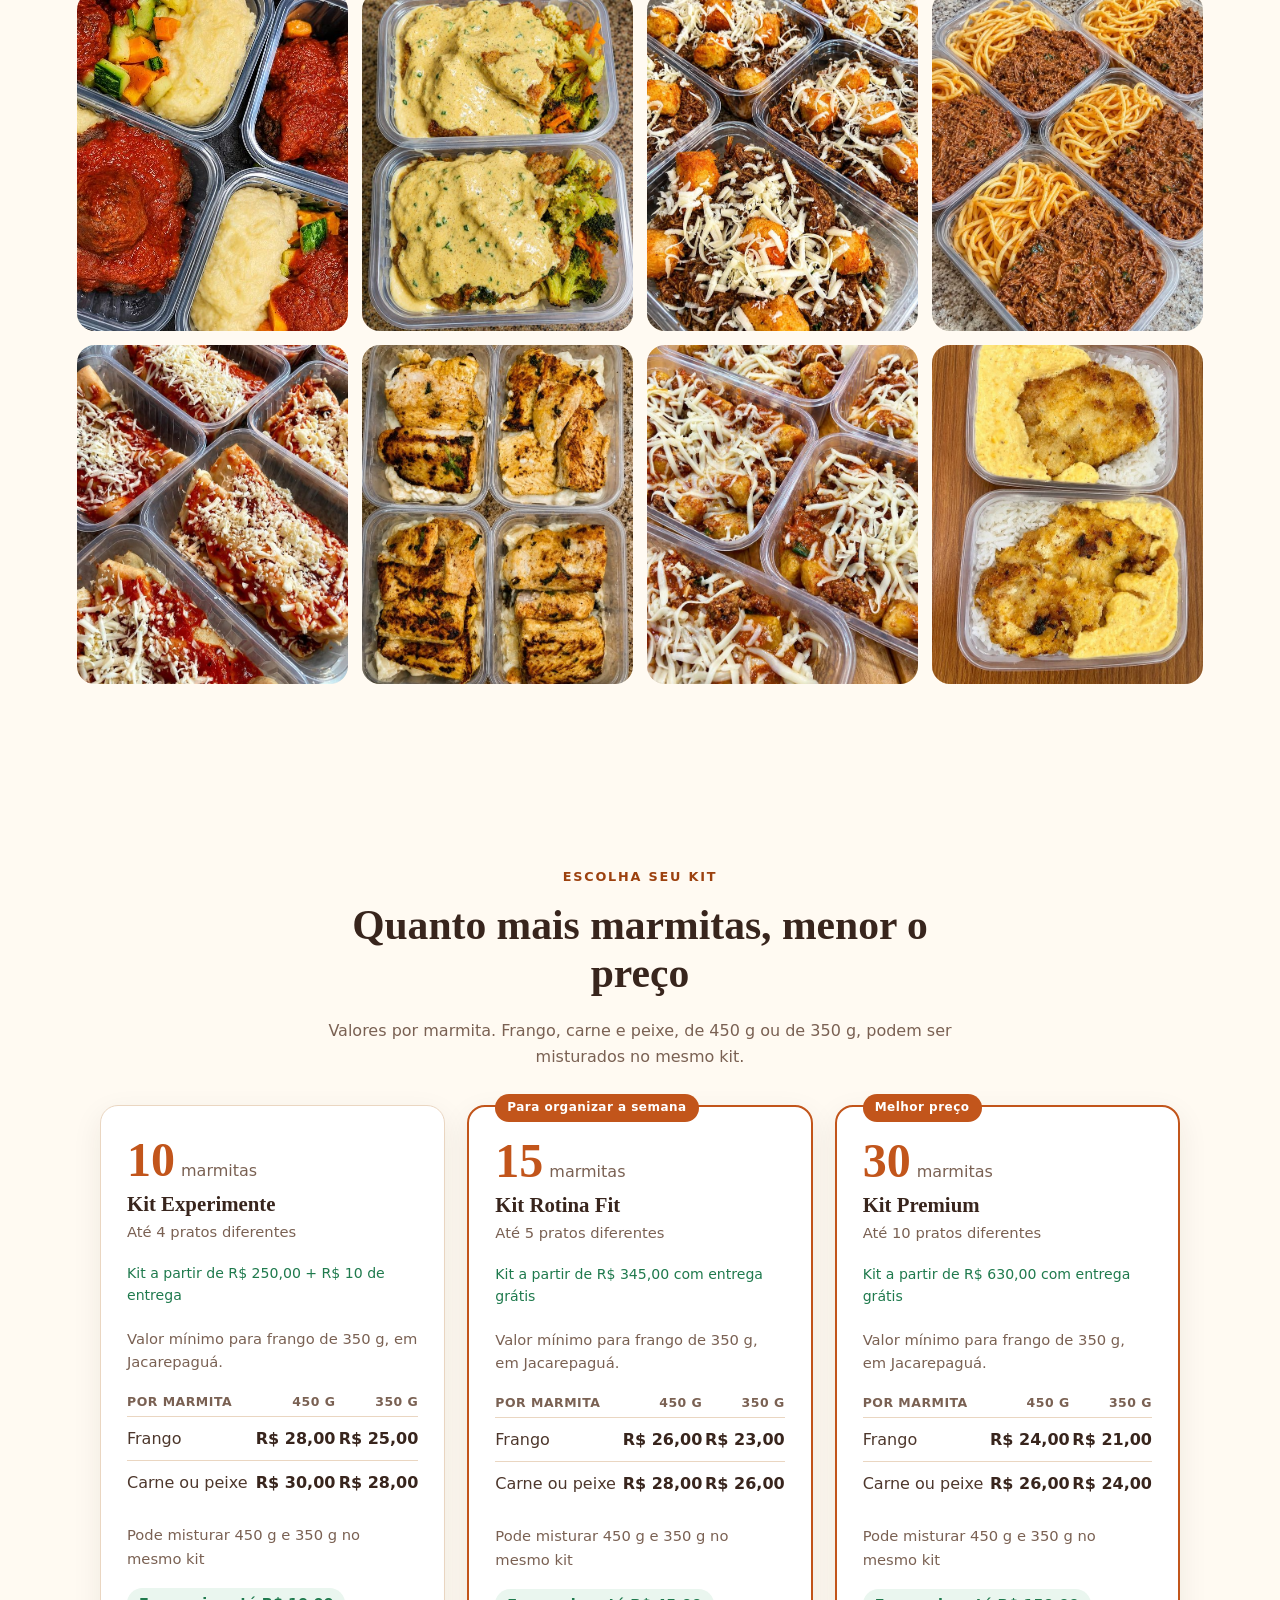
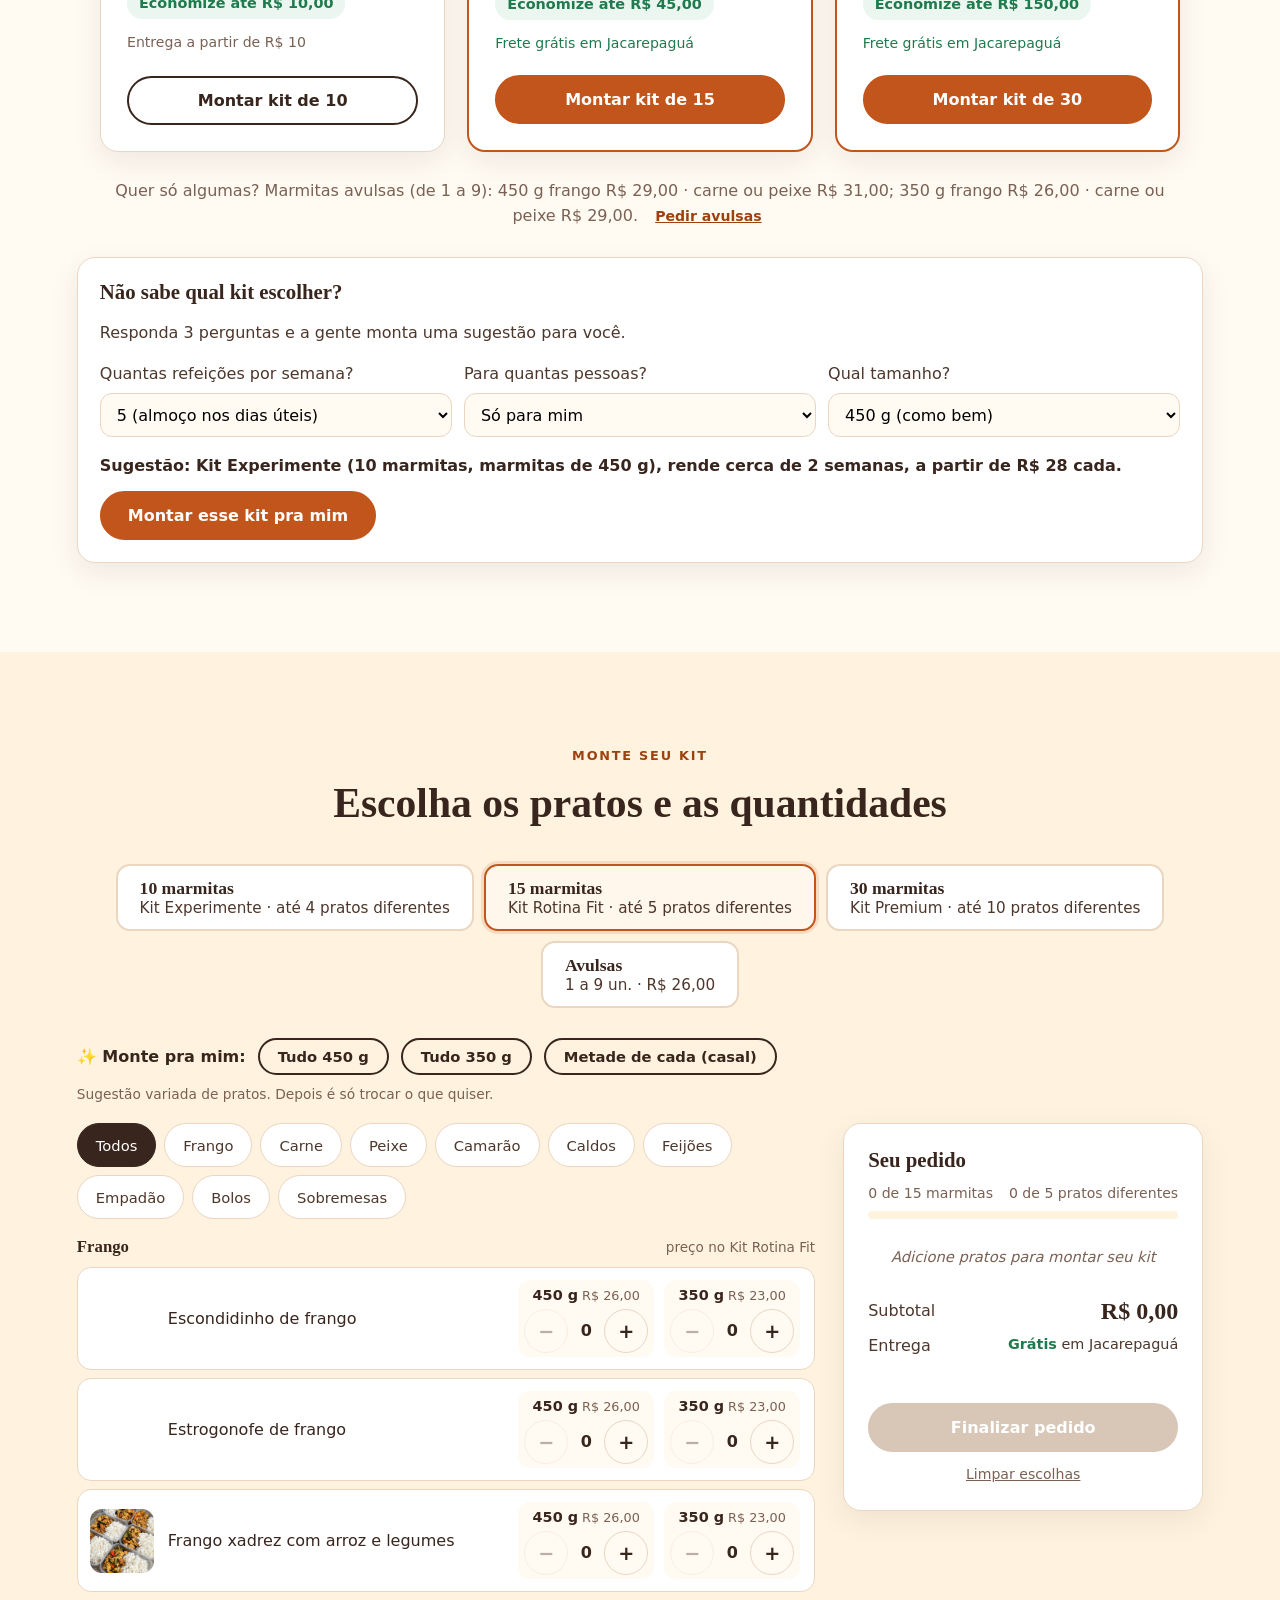
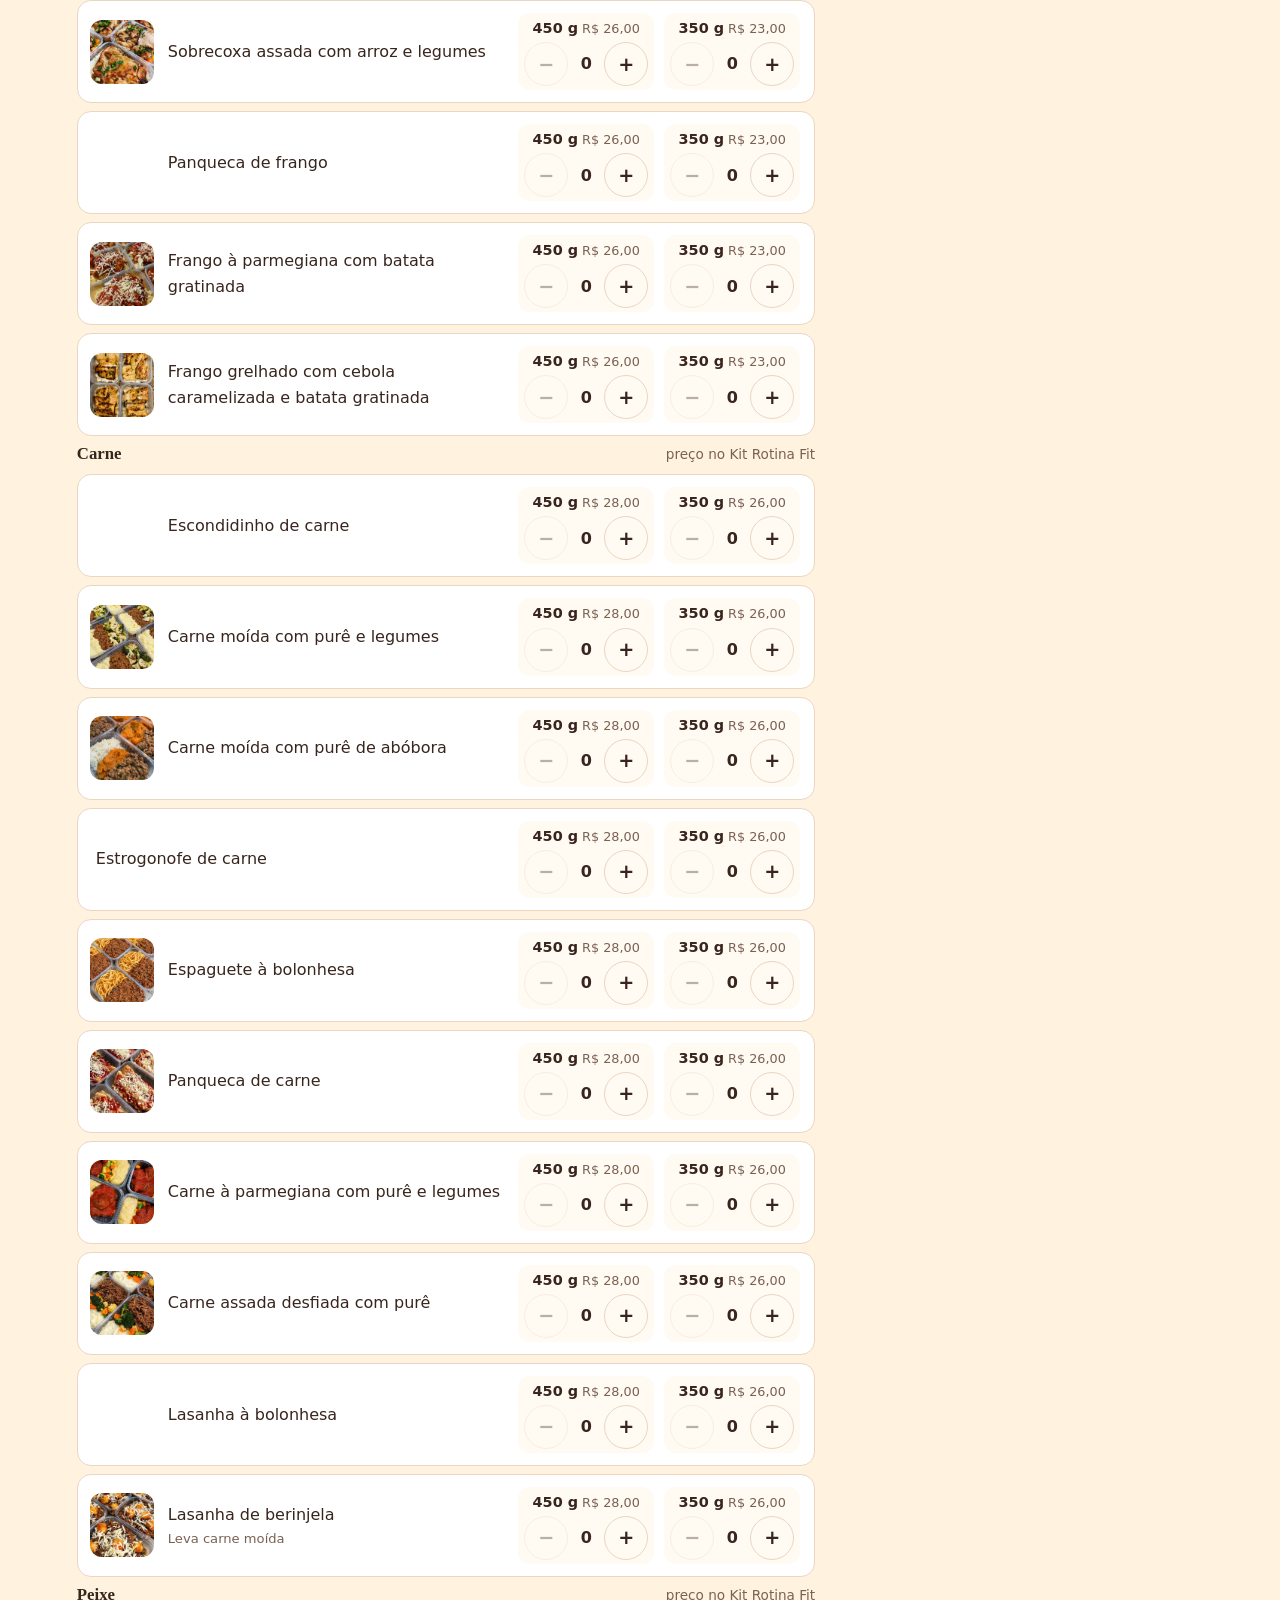
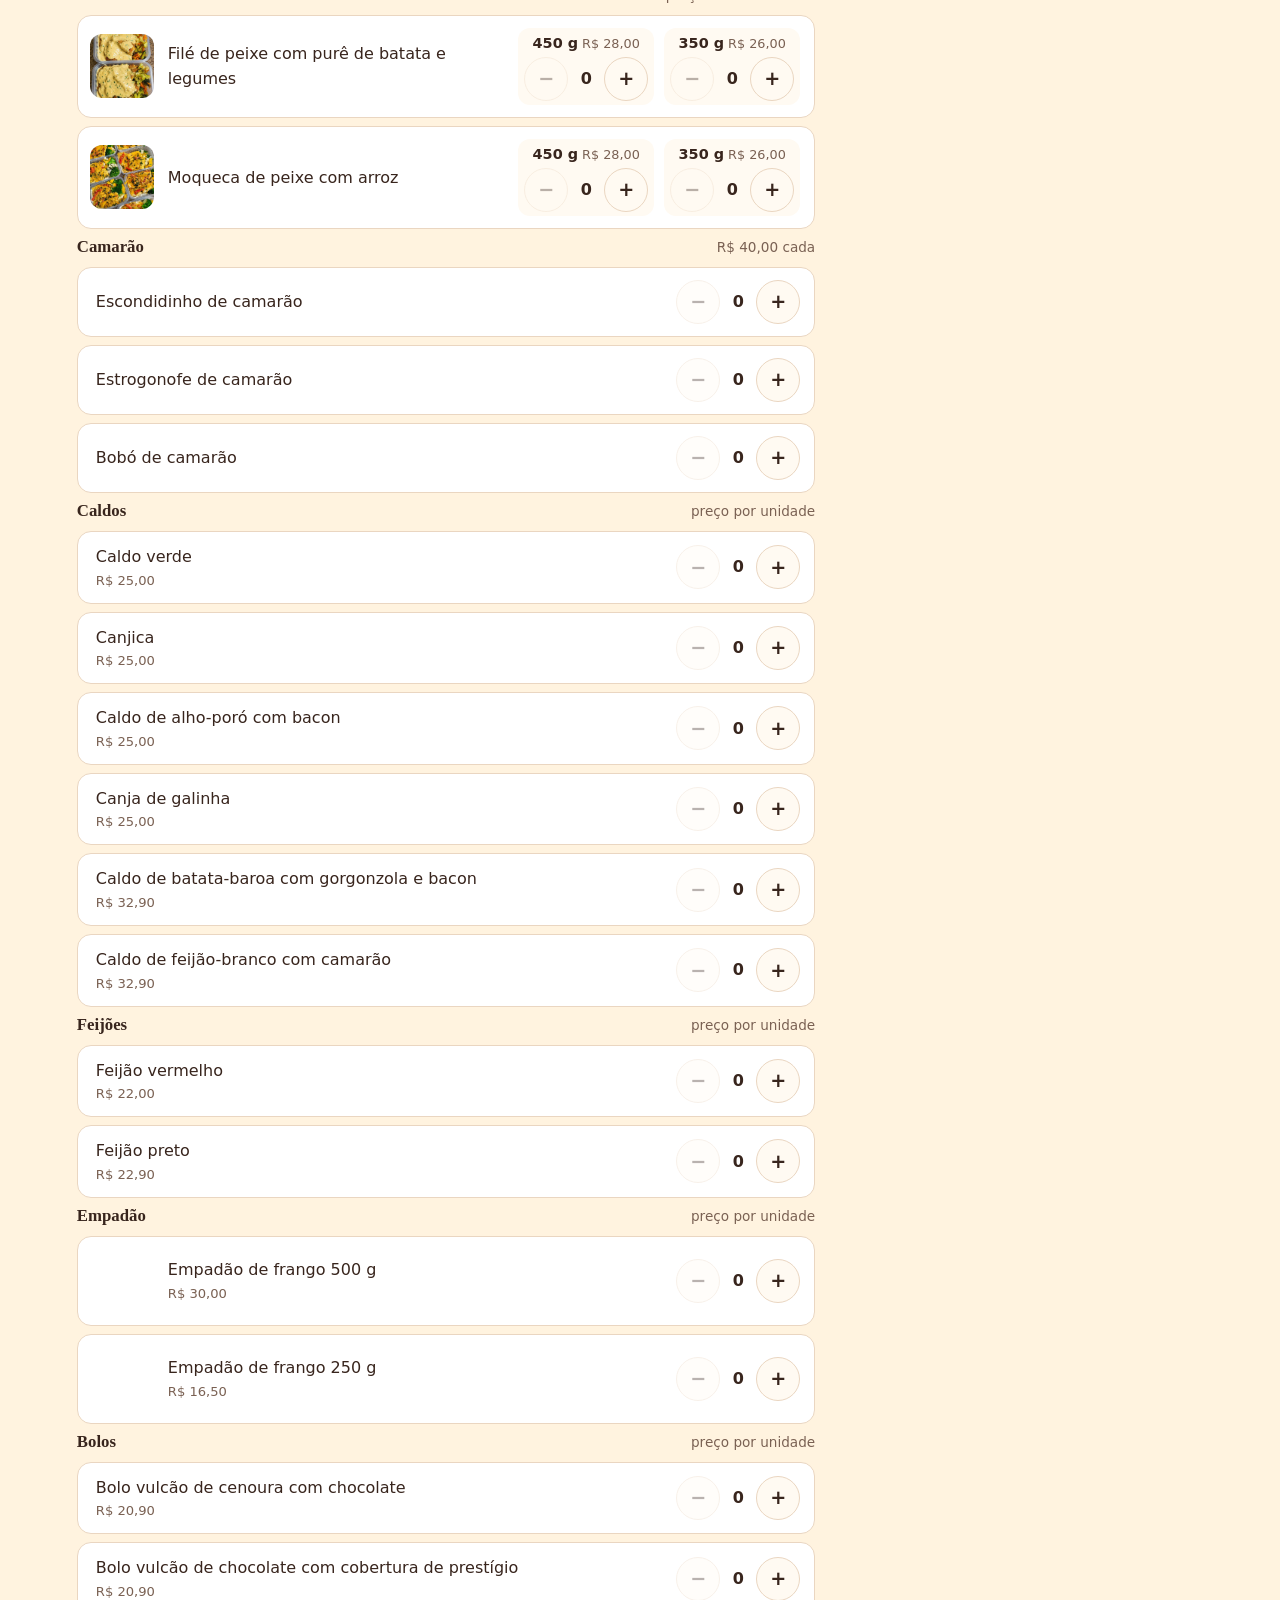
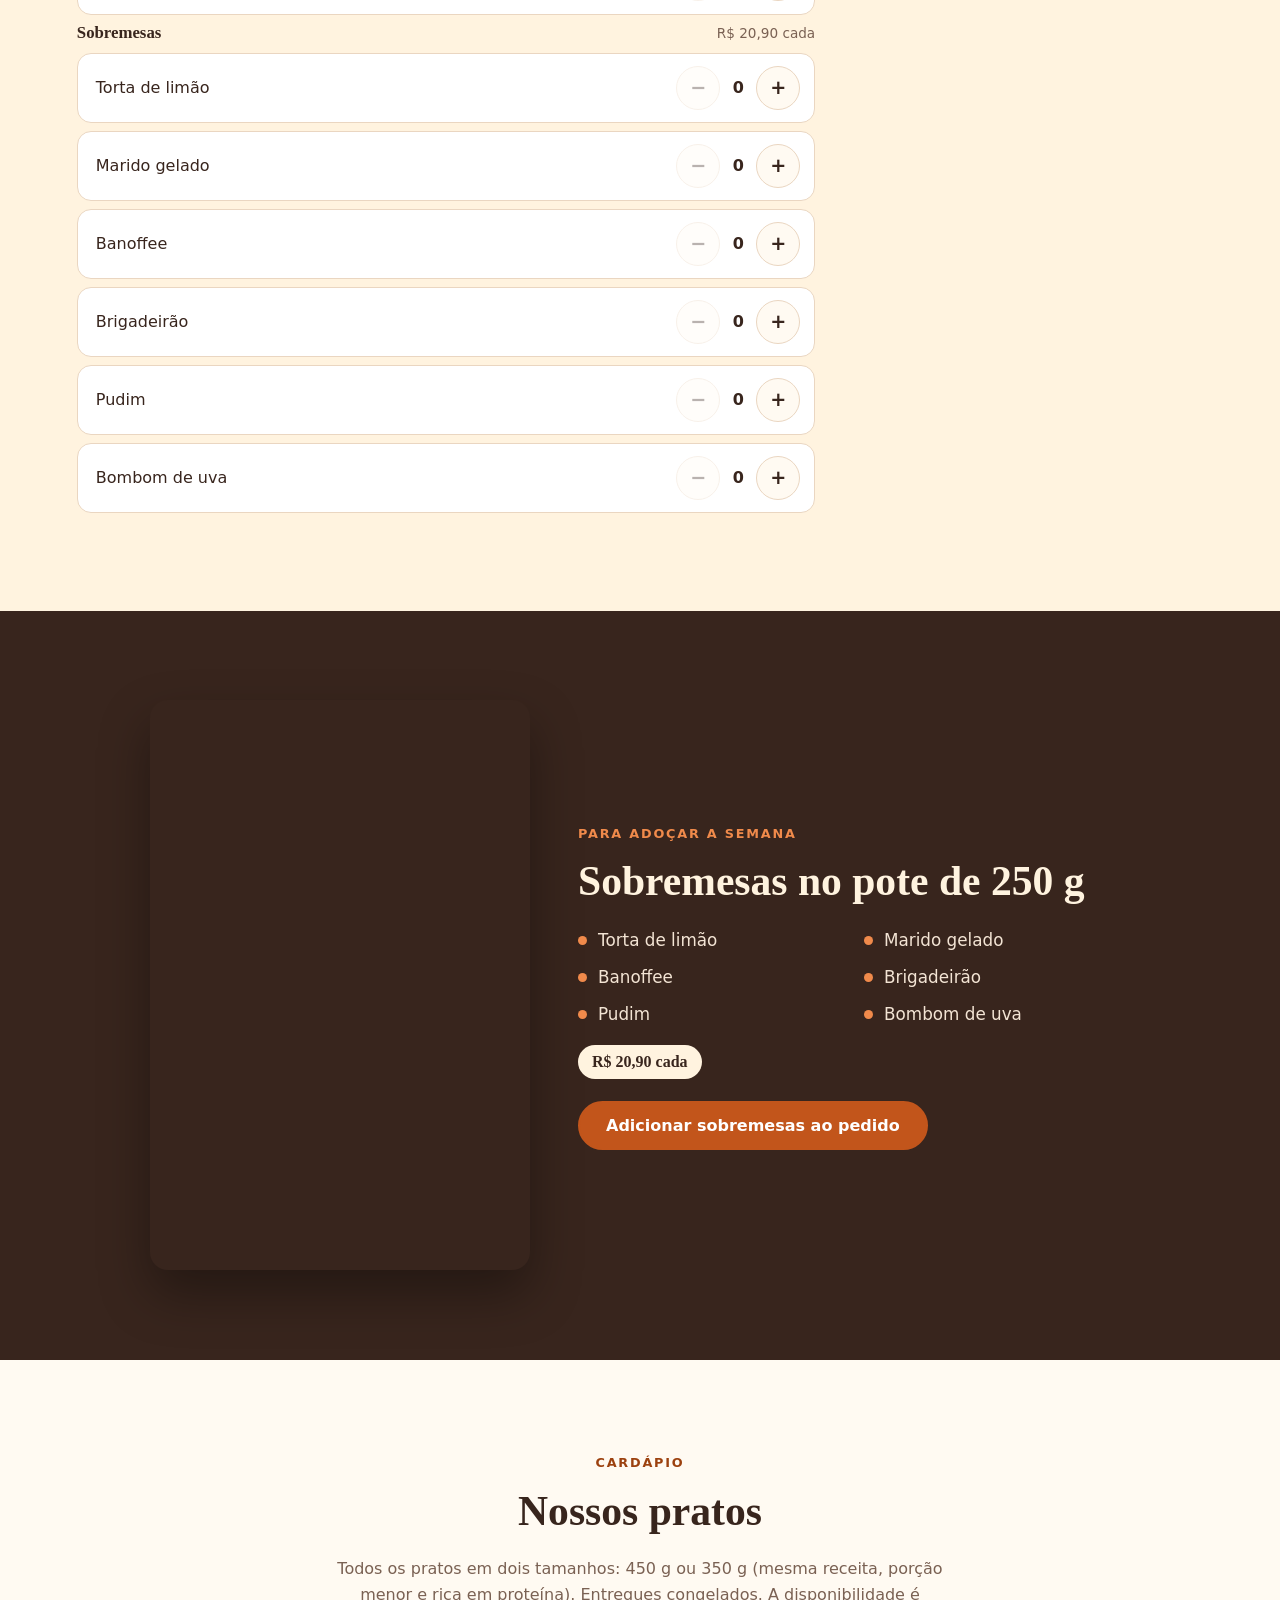
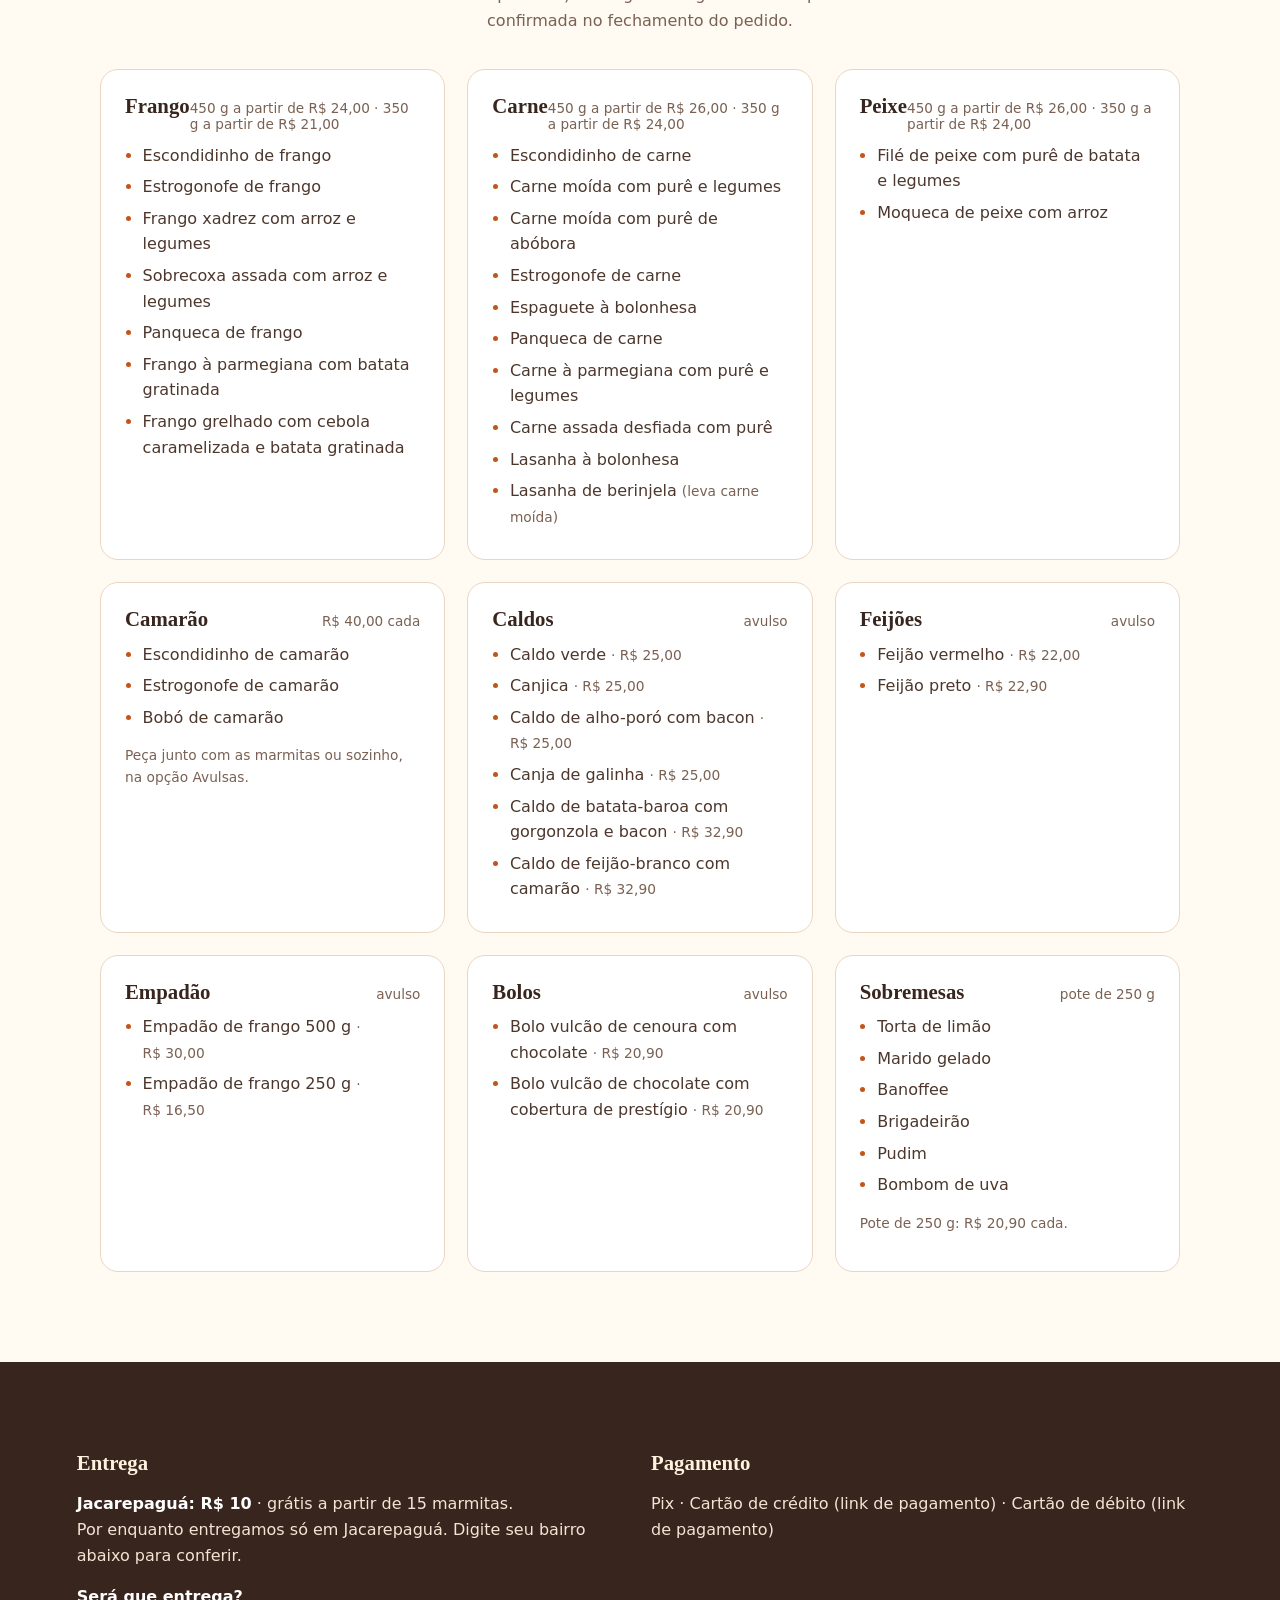
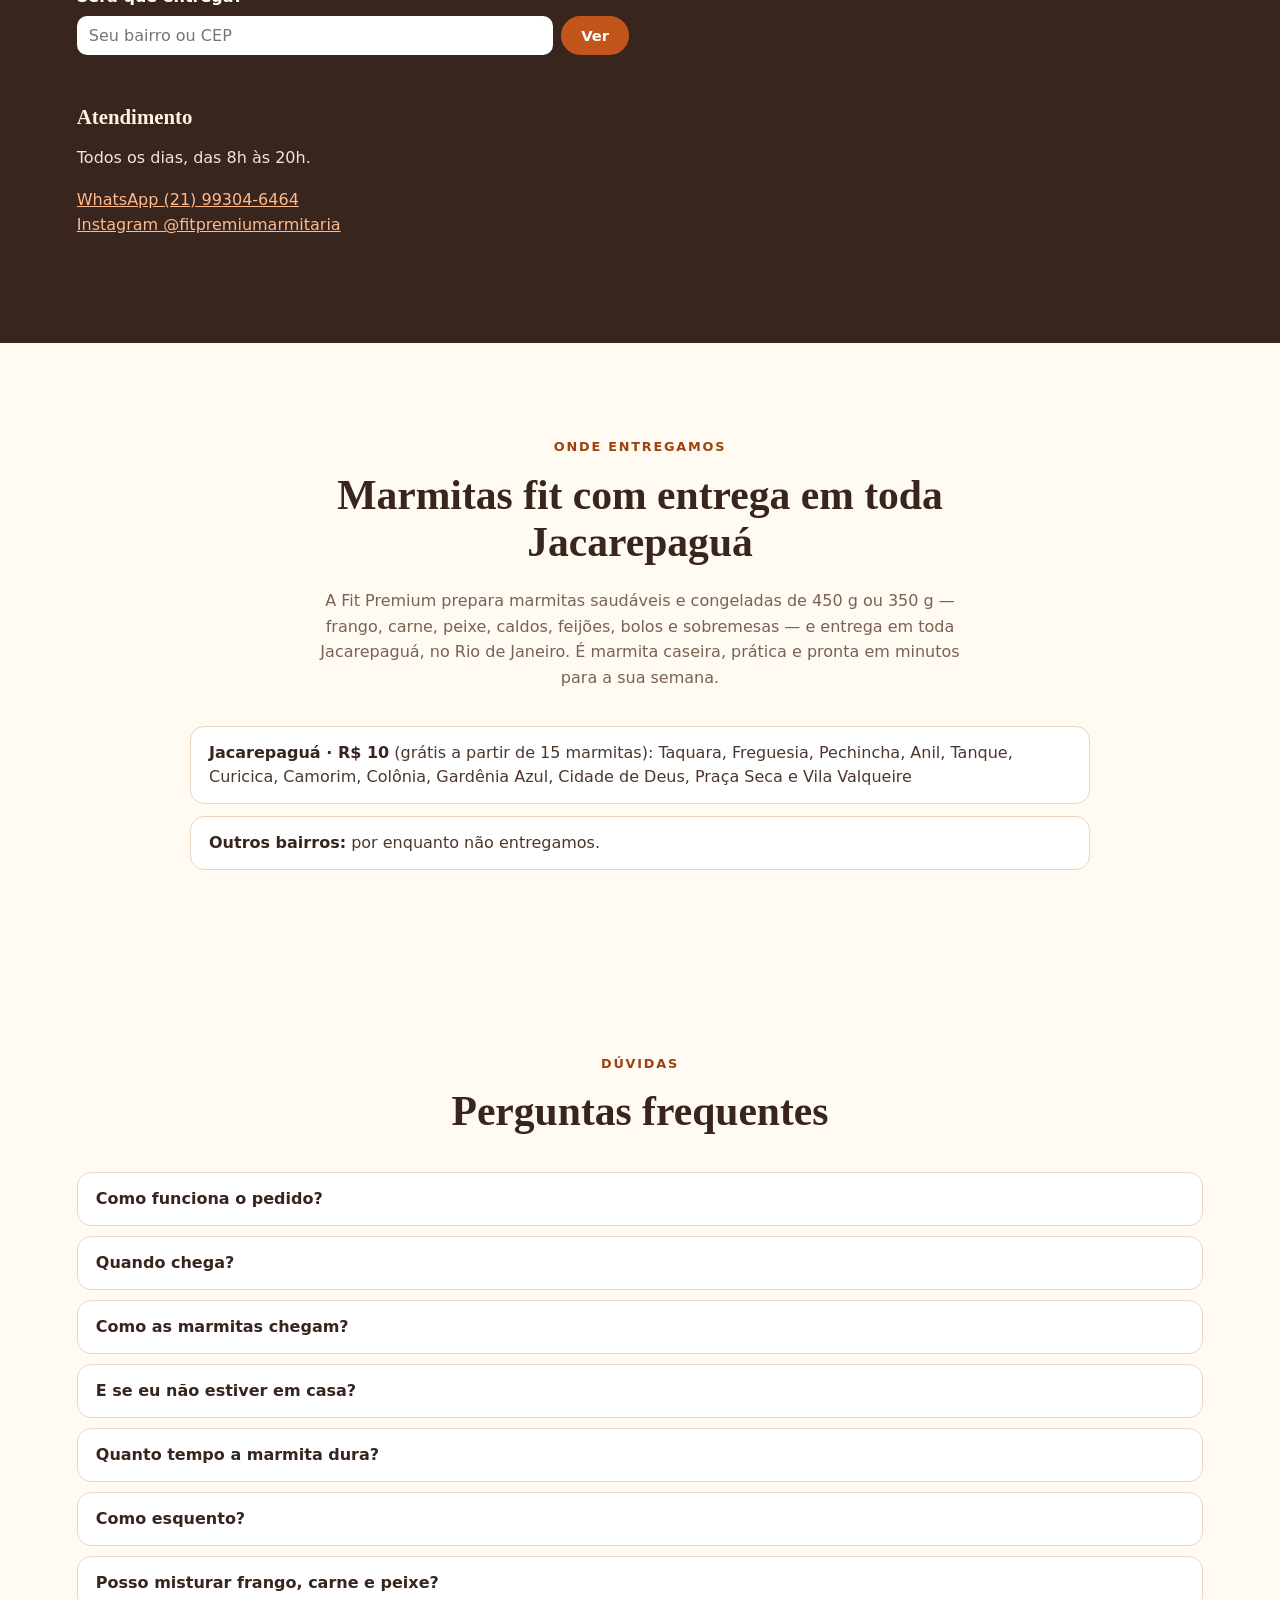
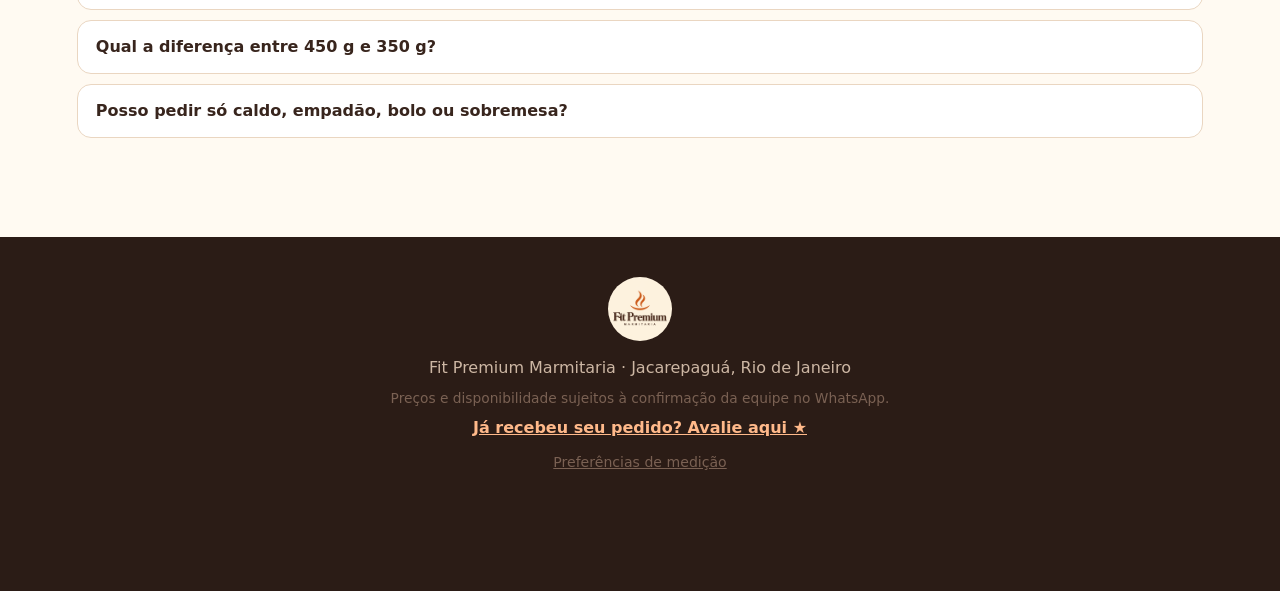
==== commit 7513337d: "Preços 350 g, fim do cashback e da indicação, entrega em até 1 dia útil (07/10/2026) Co-Authored-By:" ====
--- a/index.html
+++ b/index.html
@@ -6,7 +6,7 @@
   <meta name="referrer" content="strict-origin-when-cross-origin">
   <meta name="viewport" content="width=device-width, initial-scale=1, viewport-fit=cover">
   <title>Marmitas Congeladas em Jacarepaguá | Fit Premium Marmitaria</title>
-  <meta name="description" content="Marmitas fit congeladas de 450 g ou 300 g com entrega em Jacarepaguá: Taquara, Freguesia, Pechincha, Anil, Tanque e toda a região de Jacarepaguá. Kits de 10, 15 e 30 marmitas a partir de R$ 22, com frete grátis em Jacarepaguá a partir de 15 marmitas.">
+  <meta name="description" content="Marmitas fit congeladas de 450 g ou 350 g com entrega em Jacarepaguá: Taquara, Freguesia, Pechincha, Anil, Tanque e toda a região de Jacarepaguá. Kits de 10, 15 e 30 marmitas a partir de R$ 21, com frete grátis em Jacarepaguá a partir de 15 marmitas.">
   <link rel="canonical" href="https://fitpremium.onrender.com/">
   <meta name="robots" content="index, follow, max-image-preview:large">
   <meta name="geo.region" content="BR-RJ">
@@ -23,12 +23,12 @@
     "@id": "https://fitpremium.onrender.com/#empresa",
     "name": "Fit Premium Marmitaria",
     "alternateName": "Fit Premium",
-    "description": "Marmitas fit congeladas de 450 g ou 300 g com frango, carne e peixe. Kits de 10, 15 e 30 marmitas com entrega em toda Jacarepaguá.",
+    "description": "Marmitas fit congeladas de 450 g ou 350 g com frango, carne e peixe. Kits de 10, 15 e 30 marmitas com entrega em toda Jacarepaguá.",
     "url": "https://fitpremium.onrender.com/",
     "image": ["https://fitpremium.onrender.com/fotos/foto-08.jpg", "https://fitpremium.onrender.com/fotos/foto-15.jpg", "https://fitpremium.onrender.com/fotos/foto-20.jpg"],
     "logo": "https://fitpremium.onrender.com/logo-fit-premium.png",
     "telephone": "+55-21-99304-6464",
-    "priceRange": "R$ 22 – R$ 40",
+    "priceRange": "R$ 21 – R$ 40",
     "servesCuisine": ["Marmitas", "Comida saudável", "Comida caseira", "Marmita fit"],
     "hasMenu": "https://fitpremium.onrender.com/#cardapio",
     "acceptsReservations": false,
@@ -39,14 +39,14 @@
     "openingHoursSpecification": [{ "@type": "OpeningHoursSpecification", "dayOfWeek": ["Monday","Tuesday","Wednesday","Thursday","Friday","Saturday","Sunday"], "opens": "08:00", "closes": "20:00" }],
     "sameAs": ["https://instagram.com/fitpremiumarmitaria", "https://wa.me/5521993046464"],
     "makesOffer": [
-      { "@type": "AggregateOffer", "name": "Kit Experimente - 10 marmitas", "lowPrice": "260.00", "highPrice": "300.00", "priceCurrency": "BRL" },
-      { "@type": "AggregateOffer", "name": "Kit Rotina Fit - 15 marmitas", "lowPrice": "360.00", "highPrice": "420.00", "priceCurrency": "BRL" },
-      { "@type": "AggregateOffer", "name": "Kit Premium - 30 marmitas", "lowPrice": "660.00", "highPrice": "780.00", "priceCurrency": "BRL" }
+      { "@type": "AggregateOffer", "name": "Kit Experimente - 10 marmitas", "lowPrice": "250.00", "highPrice": "300.00", "priceCurrency": "BRL" },
+      { "@type": "AggregateOffer", "name": "Kit Rotina Fit - 15 marmitas", "lowPrice": "345.00", "highPrice": "420.00", "priceCurrency": "BRL" },
+      { "@type": "AggregateOffer", "name": "Kit Premium - 30 marmitas", "lowPrice": "630.00", "highPrice": "780.00", "priceCurrency": "BRL" }
     ]
   }
   </script>
-  <meta property="og:title" content="Marmitas fit de 450 g ou 300 g a partir de R$ 22 · Fit Premium">
-  <meta property="og:description" content="Monte seu kit em 2 minutos. Frete grátis em Jacarepaguá a partir de 15 marmitas e R$ 30 de cashback na 1ª compra a partir de 15 marmitas.">
+  <meta property="og:title" content="Marmitas fit de 450 g ou 350 g a partir de R$ 21 · Fit Premium">
+  <meta property="og:description" content="Monte seu kit em 2 minutos. Frete grátis em Jacarepaguá a partir de 15 marmitas e entrega em até 1 dia útil.">
   <meta property="og:image:width" content="1200">
   <meta property="og:image:height" content="630">
   <meta property="og:image" content="https://fitpremium.onrender.com/compartilhar.jpg?v=3">
@@ -55,7 +55,7 @@
   <link rel="preconnect" href="https://fonts.googleapis.com">
   <link rel="preconnect" href="https://fonts.gstatic.com" crossorigin>
   <link href="https://fonts.googleapis.com/css2?family=Fraunces:opsz,wght@9..144,500;9..144,700&family=DM+Sans:wght@400;500;700&display=swap" rel="stylesheet">
-  <link rel="stylesheet" href="estilo.css?v=20261002b">
+  <link rel="stylesheet" href="estilo.css?v=20261007b">
 </head>
 <body>
   <div class="aviso-topo" id="aviso-topo"></div>
@@ -78,7 +78,7 @@
     <section id="inicio" class="hero">
       <div class="hero-texto">
         <h1><span class="selo">Marmitas fit congeladas em Jacarepaguá</span>Mais sabor.<br>Mais praticidade.</h1>
-        <p class="lead">Marmitas de <strong>450 g</strong> ou <strong>300 g</strong> (porção menor, rica em proteína) prontas para a sua rotina. Escolha o kit, monte com os seus pratos favoritos e finalize o pedido pelo WhatsApp.</p>
+        <p class="lead">Marmitas de <strong>450 g</strong> ou <strong>350 g</strong> (porção menor, rica em proteína) prontas para a sua rotina. Escolha o kit, monte com os seus pratos favoritos e finalize o pedido pelo WhatsApp.</p>
         <p class="hero-entrega" id="hero-entrega"></p>
         <div class="hero-acoes">
           <a href="#montar" class="btn">Montar meu kit em 2 minutos</a>
@@ -86,8 +86,8 @@
           <a href="https://wa.me/5521993046464?text=Oi!%20Tenho%20uma%20d%C3%BAvida%20sobre%20as%20marmitas" class="btn btn-contorno" target="_blank" rel="noopener">Tirar dúvida no WhatsApp</a>
         </div>
         <ul class="hero-fatos">
-          <li><strong>450 g ou 300 g</strong><span>você escolhe o tamanho</span></li>
-          <li><strong>A partir de R$ 22</strong><span>por marmita</span></li>
+          <li><strong>450 g ou 350 g</strong><span>você escolhe o tamanho</span></li>
+          <li><strong>A partir de R$ 21</strong><span>por marmita</span></li>
           <li><strong>Frete grátis</strong><span>em Jacarepaguá, a partir de 15 marmitas</span></li>
         </ul>
       </div>
@@ -98,7 +98,7 @@
       <div class="secao-cab">
         <p class="selo">Feito de verdade</p>
         <h2>Nossas marmitas</h2>
-        <p>Porções de 450 g ou 300 g, preparadas e congeladas para chegar do jeitinho que saíram da cozinha.</p>
+        <p>Porções de 450 g ou 350 g, preparadas e congeladas para chegar do jeitinho que saíram da cozinha.</p>
       </div>
       <div class="galeria" id="galeria"></div>
     </section>
@@ -107,7 +107,7 @@
       <div class="secao-cab">
         <p class="selo">Escolha seu kit</p>
         <h2>Quanto mais marmitas, menor o preço</h2>
-        <p>Valores por marmita. Frango, carne e peixe, de 450 g ou de 300 g, podem ser misturados no mesmo kit.</p>
+        <p>Valores por marmita. Frango, carne e peixe, de 450 g ou de 350 g, podem ser misturados no mesmo kit.</p>
       </div>
       <div id="lista-combos" class="combos"></div>
       <div class="quiz" id="quiz">
@@ -127,7 +127,7 @@
           </select></label>
           <label>Qual tamanho?<select id="quiz-tamanho">
             <option value="450" selected>450 g (como bem)</option>
-            <option value="300">300 g (como menos)</option>
+            <option value="300">350 g (como menos)</option>
             <option value="misto">Metade de cada (ex.: casal)</option>
           </select></label>
         </div>
@@ -145,7 +145,7 @@
       <div class="passo-combo" role="radiogroup" aria-label="Tamanho do kit" id="seletor-combo"></div>
       <div class="monte-pra-mim"><strong>✨ Monte pra mim:</strong>
         <button type="button" class="btn btn-contorno btn-pequeno" data-sugestao="450">Tudo 450 g</button>
-        <button type="button" class="btn btn-contorno btn-pequeno" data-sugestao="300">Tudo 300 g</button>
+        <button type="button" class="btn btn-contorno btn-pequeno" data-sugestao="300">Tudo 350 g</button>
         <button type="button" class="btn btn-contorno btn-pequeno" data-sugestao="misto">Metade de cada (casal)</button>
         <span>Sugestão variada de pratos. Depois é só trocar o que quiser.</span></div>
 
@@ -201,7 +201,7 @@
       <div class="secao-cab">
         <p class="selo">Cardápio</p>
         <h2>Nossos pratos</h2>
-        <p>Todos os pratos em dois tamanhos: 450 g ou 300 g (mesma receita, porção menor e rica em proteína). Entregues congelados. A disponibilidade é confirmada no fechamento do pedido.</p>
+        <p>Todos os pratos em dois tamanhos: 450 g ou 350 g (mesma receita, porção menor e rica em proteína). Entregues congelados. A disponibilidade é confirmada no fechamento do pedido.</p>
       </div>
       <div id="cardapio-lista" class="cardapio"></div>
     </section>
@@ -217,20 +217,6 @@
         </form>
       </div>
       <div class="info-card">
-        <h3>Indique e ganhe R$ 30</h3>
-        <p>Já é cliente? Indique um amigo: quando o primeiro pedido dele for entregue, você ganha <strong>R$ 30 de crédito</strong> para usar em até 30 dias. O amigo só precisa informar o seu WhatsApp no pedido.</p>
-        <p>E na <strong>primeira compra a partir de 15 marmitas</strong>, você ganha <strong>R$ 30 de cashback</strong> para usar em até 30 dias. 🎁</p>
-        <p><a class="btn btn-pequeno btn-whats" id="btn-indicar" href="#" target="_blank" rel="noopener">Indicar um amigo pelo WhatsApp</a></p>
-      </div>
-      <div class="info-card">
-        <h3>Meu saldo de cashback</h3>
-        <form class="sera-entrega" id="form-saldo" novalidate>
-          <label for="inp-saldo">Digite o seu WhatsApp</label>
-          <div><input id="inp-saldo" inputmode="tel" placeholder="(21) 99999-9999" maxlength="16" autocomplete="tel-national"><button class="btn btn-pequeno">Ver</button></div>
-          <p id="res-saldo" aria-live="polite"></p>
-        </form>
-      </div>
-      <div class="info-card">
         <h3>Pagamento</h3>
         <p id="lista-pagamentos"></p>
       </div>
@@ -244,7 +230,7 @@
       <div class="secao-cab">
         <p class="selo">Onde entregamos</p>
         <h2>Marmitas fit com entrega em toda Jacarepaguá</h2>
-        <p>A Fit Premium prepara marmitas saudáveis e congeladas de 450 g ou 300 g — frango, carne, peixe, caldos, feijões, bolos e sobremesas — e entrega em toda Jacarepaguá, no Rio de Janeiro. É marmita caseira, prática e pronta em minutos para a sua semana.</p>
+        <p>A Fit Premium prepara marmitas saudáveis e congeladas de 450 g ou 350 g — frango, carne, peixe, caldos, feijões, bolos e sobremesas — e entrega em toda Jacarepaguá, no Rio de Janeiro. É marmita caseira, prática e pronta em minutos para a sua semana.</p>
       </div>
       <ul class="lista-bairros">
         <li><strong>Jacarepaguá · R$ 10</strong> (grátis a partir de 15 marmitas): Taquara, Freguesia, Pechincha, Anil, Tanque, Curicica, Camorim, Colônia, Gardênia Azul, Cidade de Deus, Praça Seca e Vila Valqueire</li>
@@ -257,23 +243,17 @@
         <h2>Perguntas frequentes</h2>
       </div>
       <details><summary>Como funciona o pedido?</summary><p>Você escolhe o kit e os pratos aqui no site e toca em "Enviar pedido pelo WhatsApp". A equipe confirma disponibilidade, data e total por lá. Pagamento por Pix ou cartão (enviamos um link de pagamento pelo WhatsApp). O pedido sai depois do pagamento confirmado.</p></details>
-      <details><summary>Quando chega?</summary><p>Entregamos em 2 dias após a confirmação do pedido. Se preferir uma data específica, é só escolher no pedido.</p></details>
+      <details><summary>Quando chega?</summary><p>Entregamos em até 1 dia útil após a confirmação do pedido. Se preferir uma data específica, é só escolher no pedido.</p></details>
       <details><summary>Como as marmitas chegam?</summary><p>Congeladas, em caixa térmica com gelo, lacrada com o número do seu pedido. Você escolhe o período (manhã ou tarde) e avisamos pelo WhatsApp quando o pedido sair. Ao receber, guarde logo no freezer.</p></details>
       <details><summary>E se eu não estiver em casa?</summary><p>A portaria ou outra pessoa pode receber, se você autorizar no pedido. Se não houver ninguém e o pedido voltar, combinamos uma nova entrega pelo WhatsApp, com nova taxa de entrega.</p></details>
       <details><summary>Quanto tempo a marmita dura?</summary><p>Até 3 meses no freezer. Depois de descongelada, consuma em até 3 dias (na geladeira).</p></details>
       <details><summary>Como esquento?</summary><p>No micro-ondas, por 5 a 7 minutos, mexendo na metade do tempo.</p></details>
       <details><summary>Posso misturar frango, carne e peixe?</summary><p>Pode! Cada kit aceita um número de pratos diferentes (4, 5 ou 10) e você escolhe quantas marmitas de cada.</p></details>
-      <details><summary>Qual a diferença entre 450 g e 300 g?</summary><p>É a mesma receita. A de 300 g tem menos acompanhamento e mantém a proteína: é para quem come menos ou está de dieta. Dá para misturar os dois tamanhos no mesmo kit (por exemplo, um casal). O mesmo prato nos dois tamanhos conta como um prato só.</p></details>
-      <details><summary>Como funciona o cashback da 1ª compra?</summary><p>Na primeira compra a partir de 15 marmitas, você ganha R$ 30 de crédito quando o pedido é entregue. Ele vale por 30 dias e entra sozinho no total do próximo pedido feito com o mesmo WhatsApp. Consulte seu saldo aqui no site, na seção Entrega.</p></details>
+      <details><summary>Qual a diferença entre 450 g e 350 g?</summary><p>É a mesma receita. A de 350 g tem menos acompanhamento e mantém a proteína: é para quem come menos ou está de dieta. Dá para misturar os dois tamanhos no mesmo kit (por exemplo, um casal). O mesmo prato nos dois tamanhos conta como um prato só.</p></details>
       <details><summary>Posso pedir só caldo, empadão, bolo ou sobremesa?</summary><p>Pode. Escolha "Avulsas" no montador e adicione só os itens que quiser.</p></details>
     </section>
   </main>
 
-  <aside class="lembrete" id="lembrete" hidden>
-    <button type="button" class="fechar" id="lembrete-fechar" aria-label="Fechar">×</button>
-    <p><strong>🎁 R$ 30 de crédito para o próximo pedido</strong> na sua 1ª compra a partir de 15 marmitas.</p>
-    <a href="#montar" class="btn btn-pequeno" id="lembrete-btn">Montar meu kit</a>
-  </aside>
 
   <footer class="rodape">
     <img src="logo-fit-premium.png" alt="" width="64" height="64">
@@ -327,14 +307,8 @@
       </div>
       <label>Período de entrega<select name="periodo" id="sel-periodo" required></select></label>
       <label class="check"><input type="checkbox" name="porteiro" value="sim"> A portaria (ou outra pessoa) pode receber</label>
-      <p class="pequeno">🚚 Entregamos em 2 dias após a confirmação do pedido. Deixe a data em branco para receber o quanto antes. As marmitas vão congeladas, em caixa térmica com gelo e lacrada.</p>
+      <p class="pequeno">🚚 Entregamos em até 1 dia útil após a confirmação do pedido. Deixe a data em branco para receber o quanto antes. As marmitas vão congeladas, em caixa térmica com gelo e lacrada.</p>
       <label>Observações<textarea name="obs" rows="2" placeholder="Opcional" maxlength="300"></textarea></label>
-      <details class="extras-checkout">
-        <summary>🎁 Primeira compra? Indicação de amigo?</summary>
-        <p class="pequeno" id="aviso-cashback"></p>
-        <label>Quem te indicou? (WhatsApp)<input name="indicadoPor" inputmode="tel" placeholder="(21) 99999-9999" maxlength="16"></label>
-        <p class="pequeno">Conferimos pelo seu WhatsApp se é a primeira compra. Créditos de indicação que você tiver entram sozinhos no total. Quem indica precisa já ter recebido um pedido.</p>
-      </details>
       <div class="total-checkout" id="total-checkout"></div>
       <p class="pequeno">Aguarde a confirmação de Marcos Medina antes de pagar. Depois da conferência do pedido, enviamos a chave Pix ou o link de pagamento pelo WhatsApp.</p>
       <p class="aviso" id="erro-checkout" role="alert"></p>
@@ -350,9 +324,9 @@
     </div>
   </dialog>
 
-  <script src="dados.js?v=20261007a"></script>
-  <script src="preco.js?v=20261001a"></script>
+  <script src="dados.js?v=20261007b"></script>
+  <script src="preco.js?v=20261007b"></script>
   <script src="medicao.js?v=20261002b"></script>
-  <script src="app.js?v=20261002b"></script>
+  <script src="app.js?v=20261007b"></script>
 </body>
 </html>
--- a/estilo.css
+++ b/estilo.css
@@ -338,7 +338,7 @@
   .quiz { padding: 18px; }
 }
 
-/* Dois tamanhos (450 g e 300 g) em cada prato: dois contadores sempre visíveis */
+/* Dois tamanhos (450 g e 350 g) em cada prato: dois contadores sempre visíveis */
 .prato-marmita { flex-wrap: wrap; }
 .tamanhos { display: flex; gap: 10px; flex-shrink: 0; }
 .tam { display: flex; flex-direction: column; align-items: center; gap: 2px; padding: 4px 6px; border-radius: 12px; background: var(--creme-claro); }
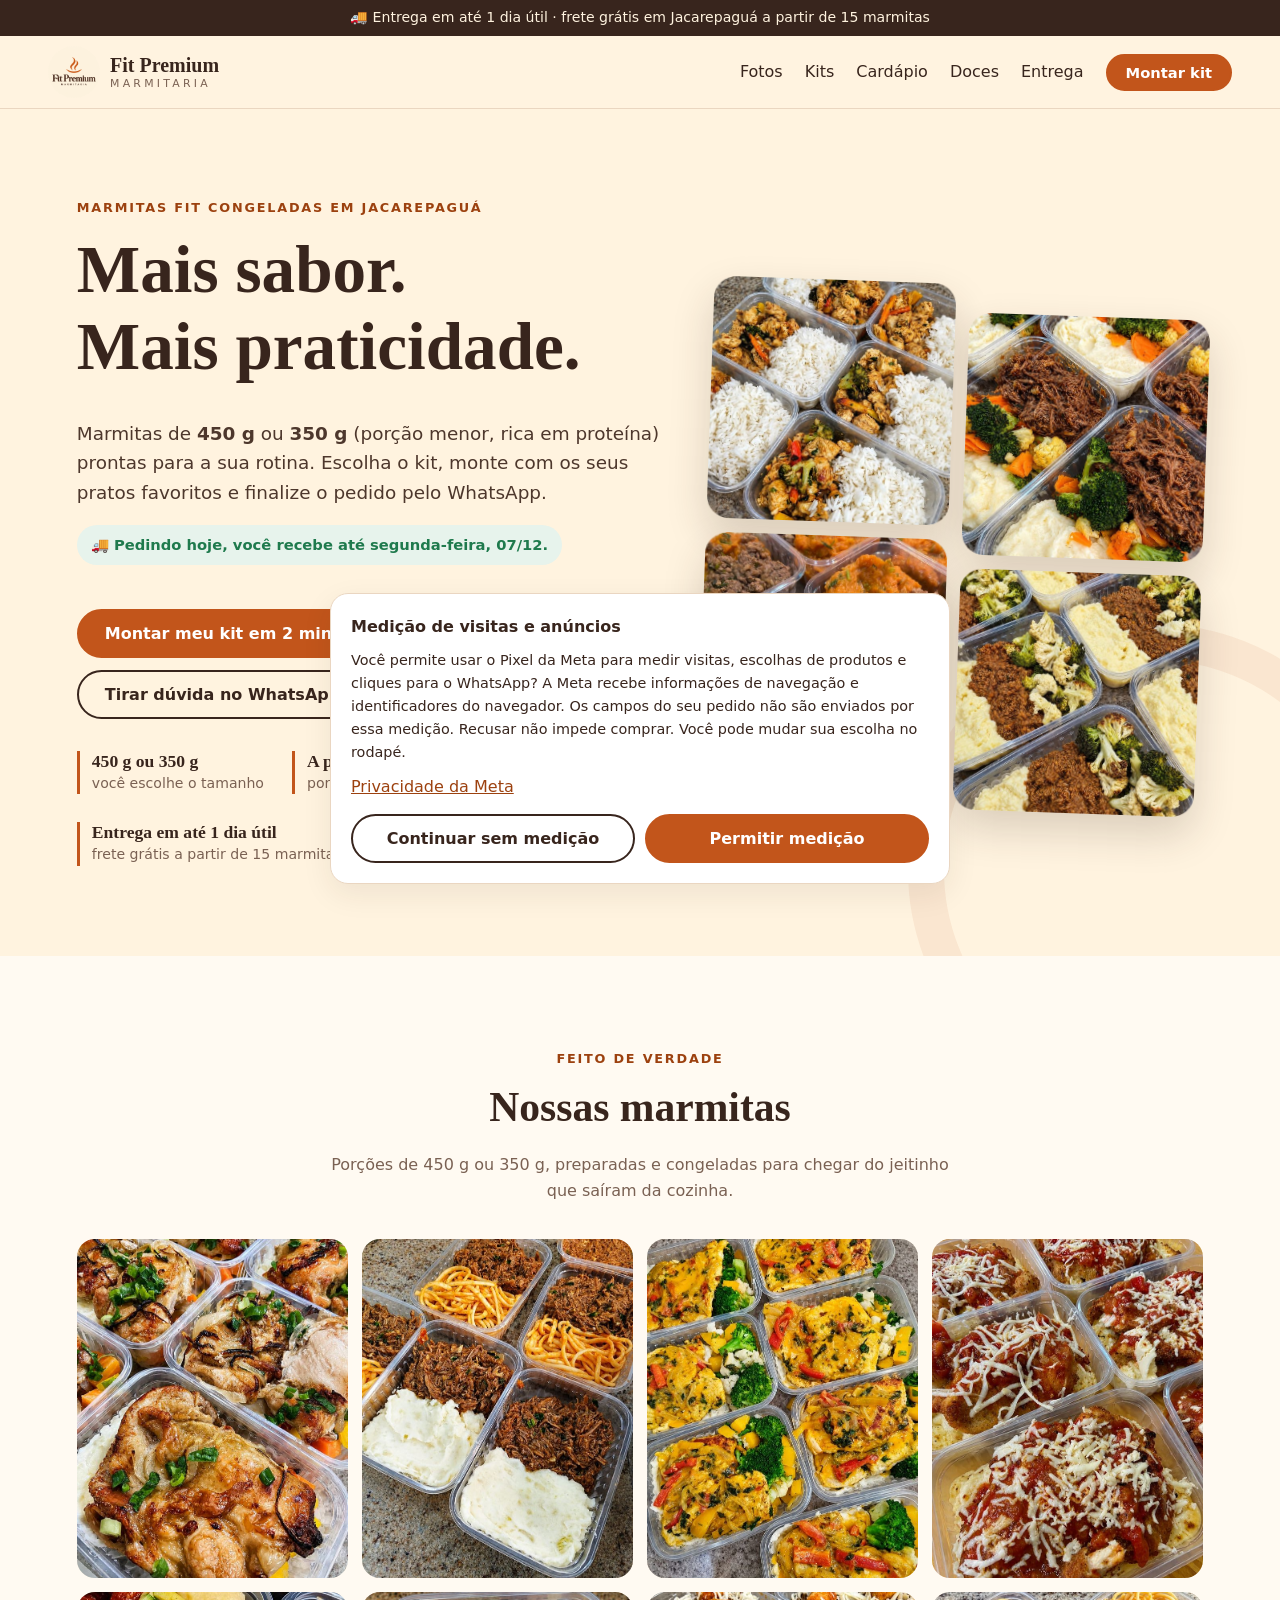
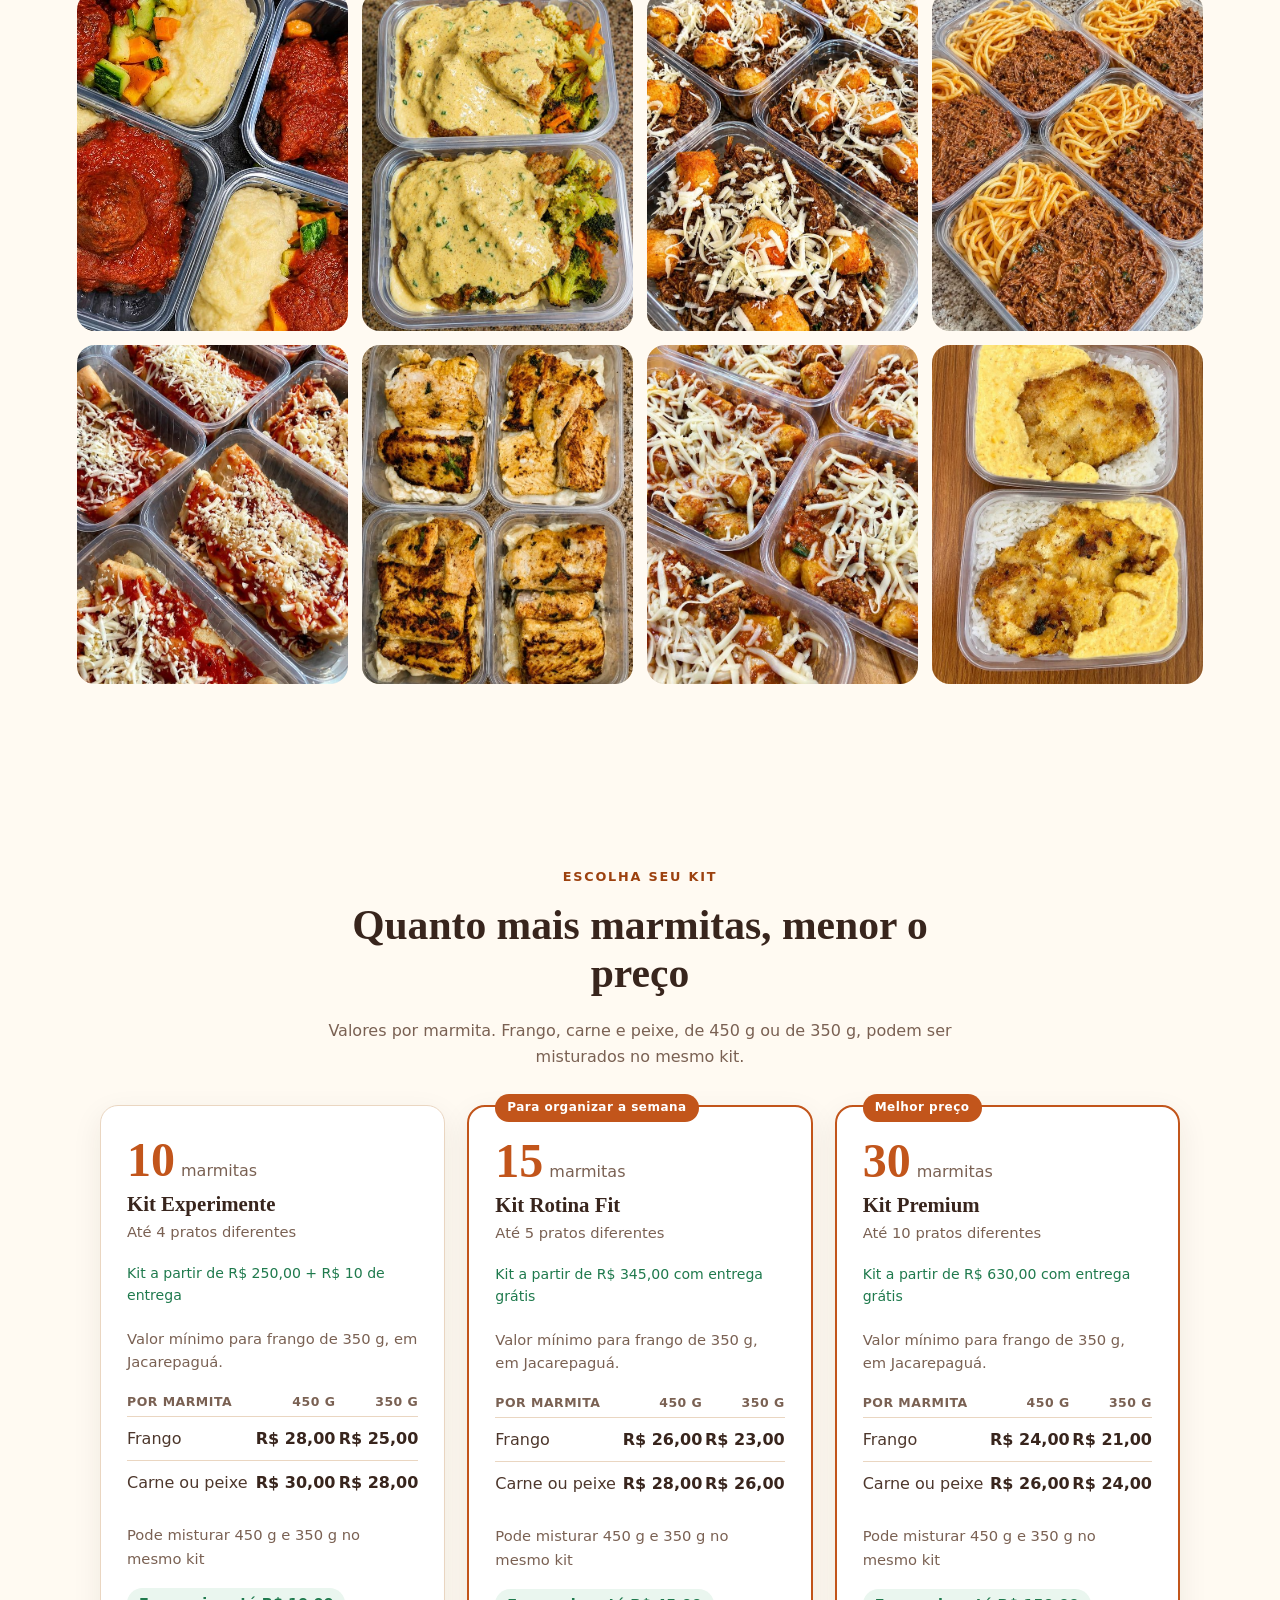
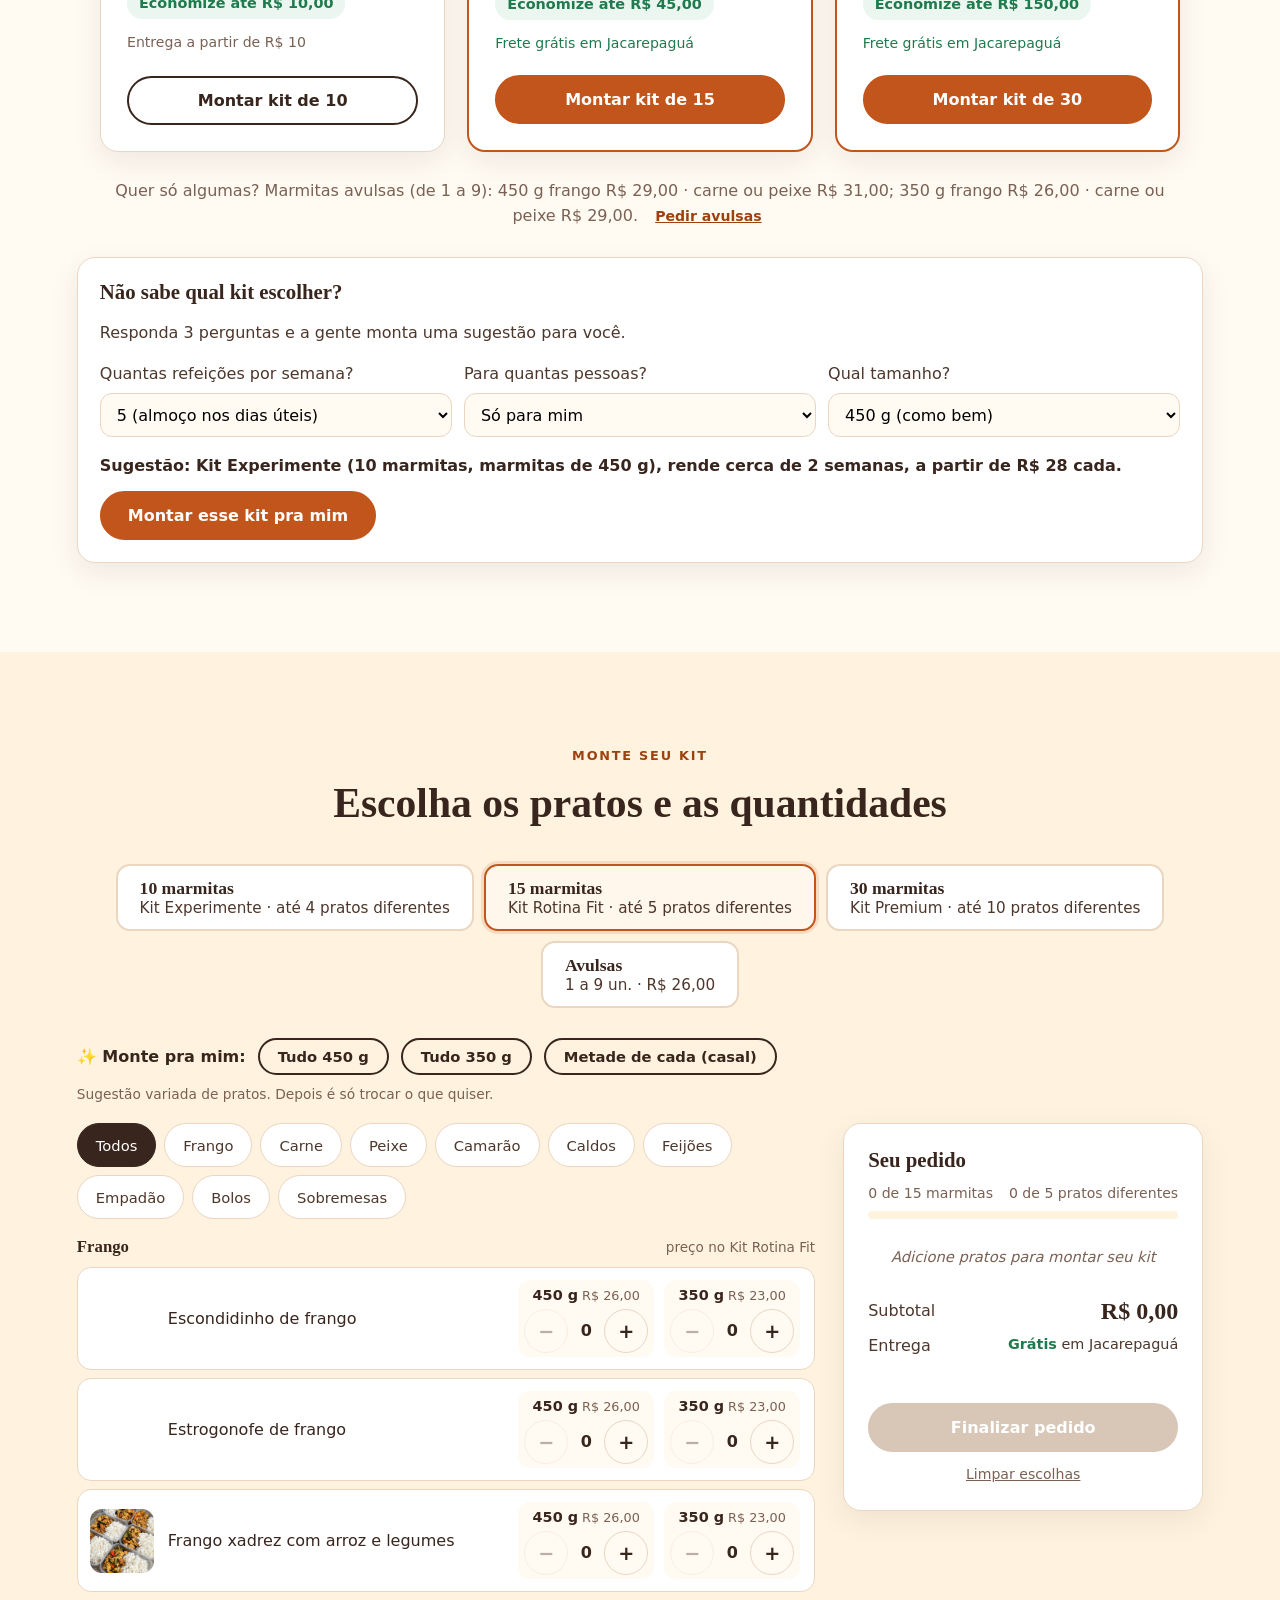
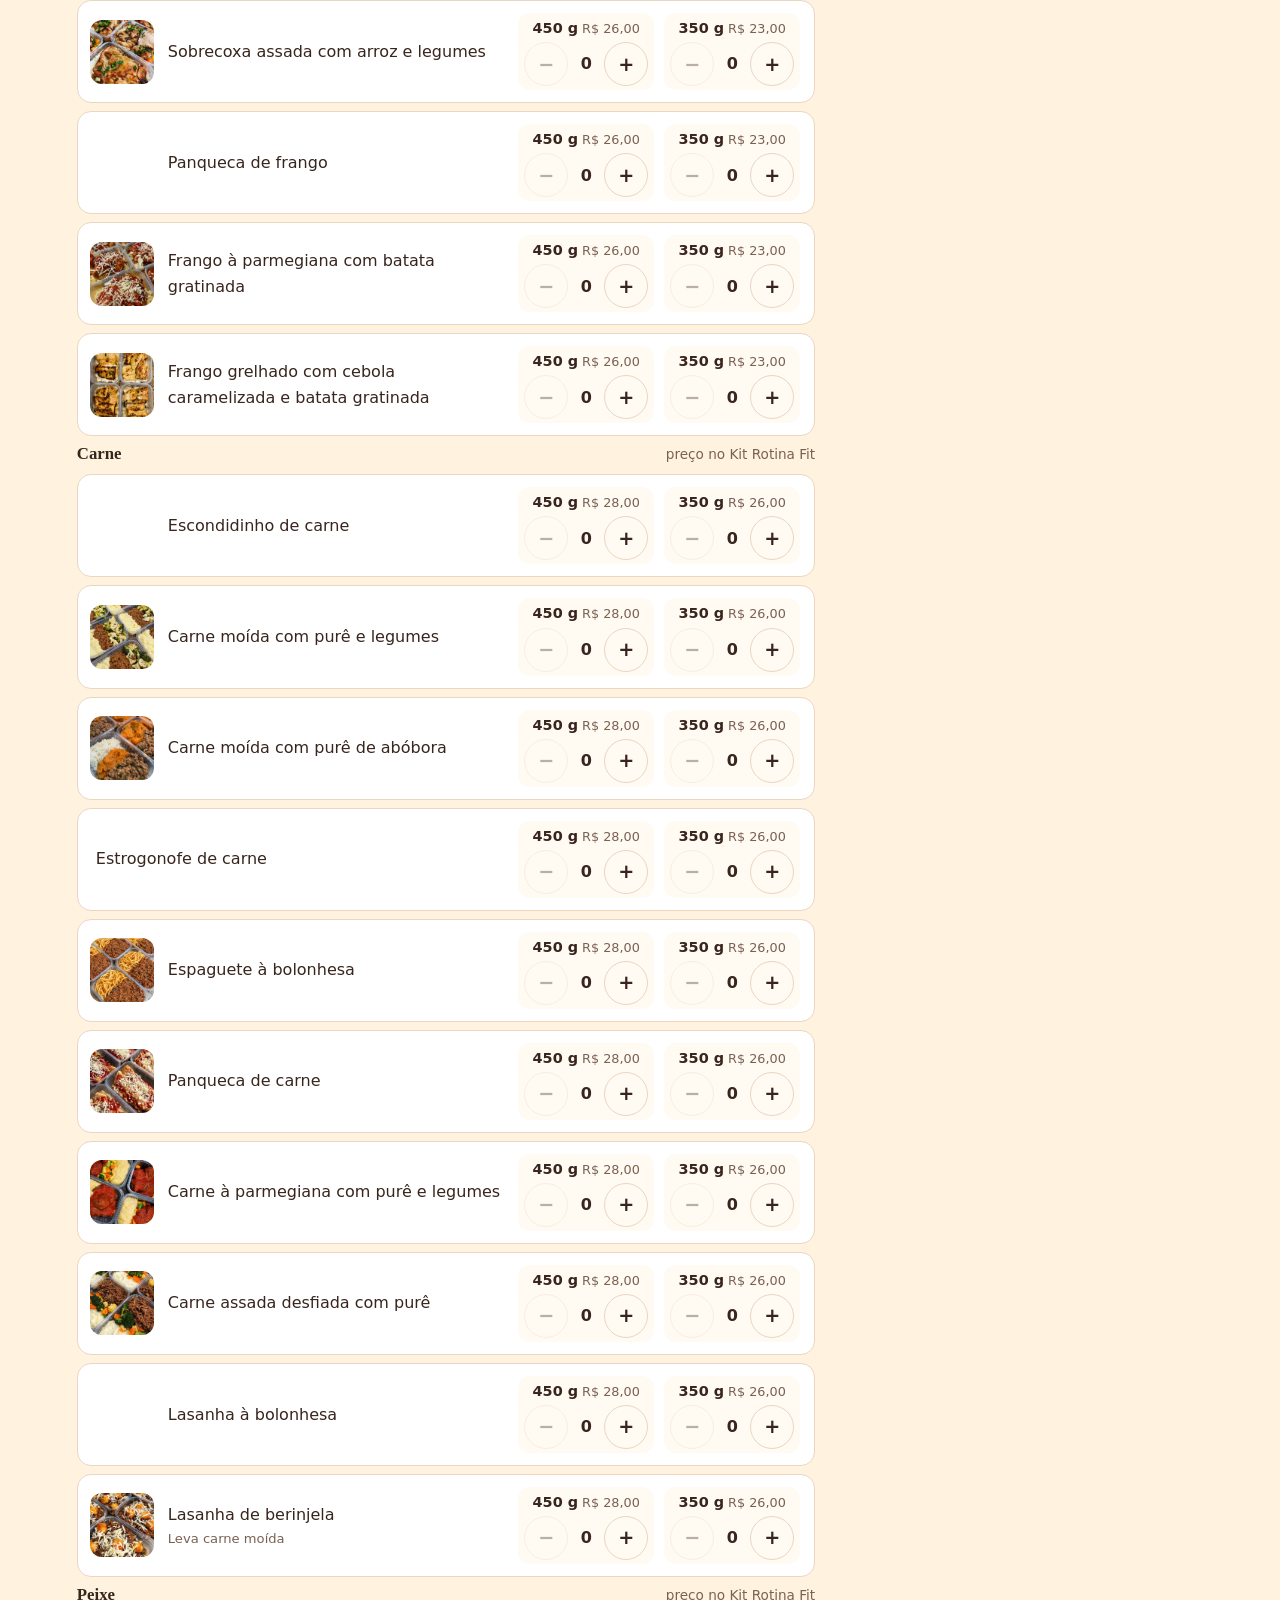
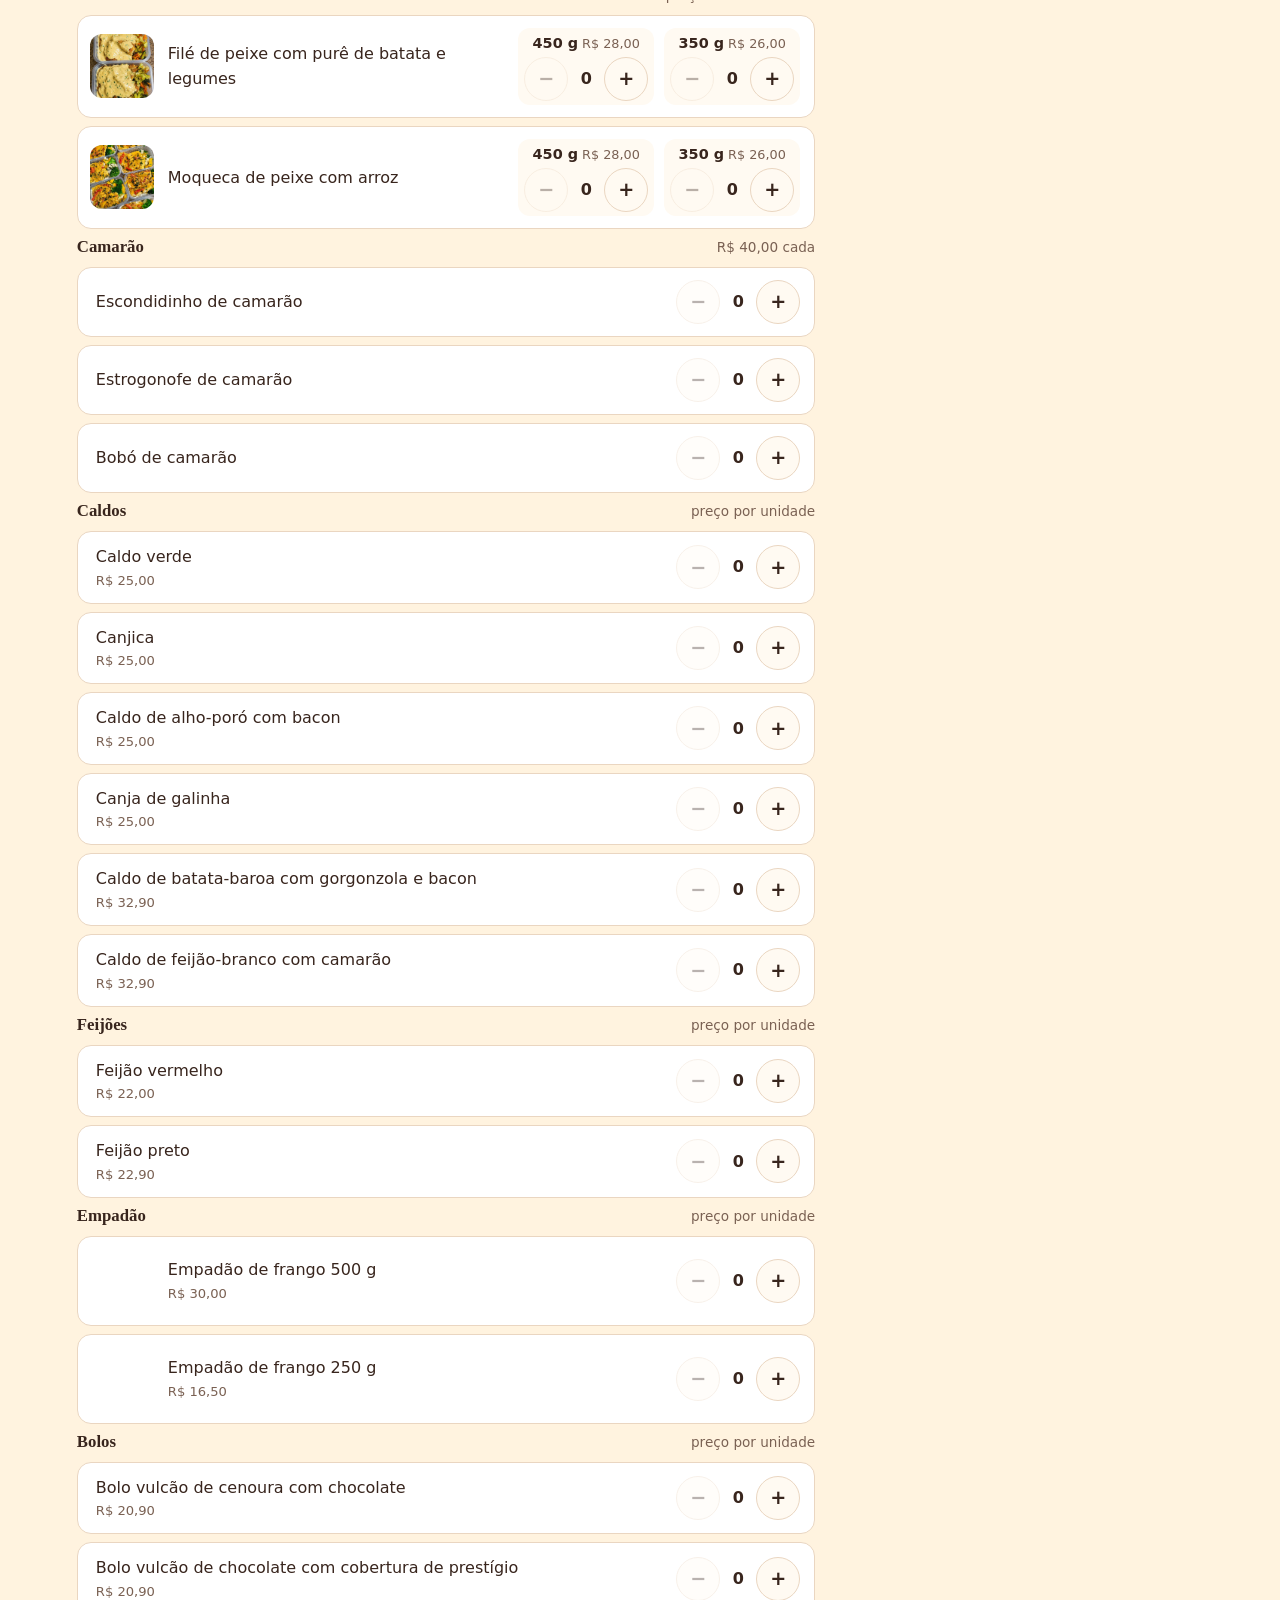
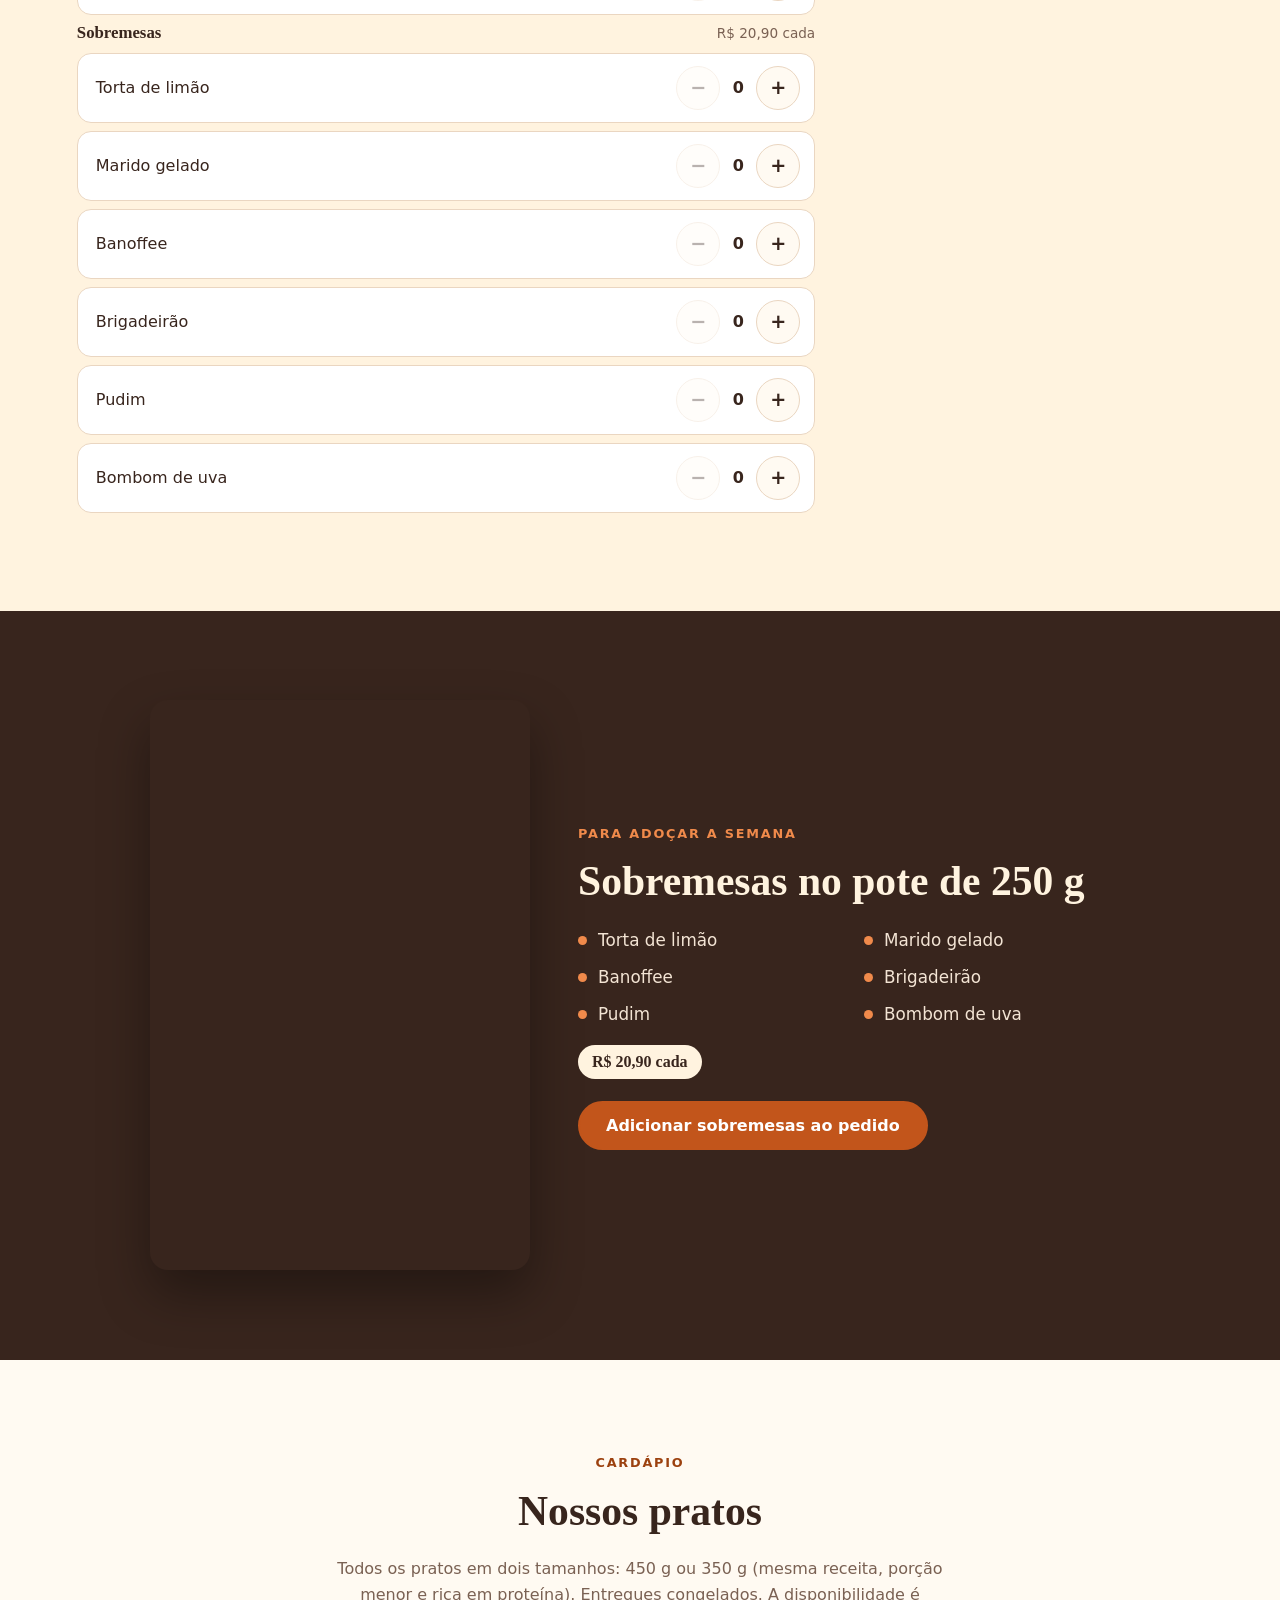
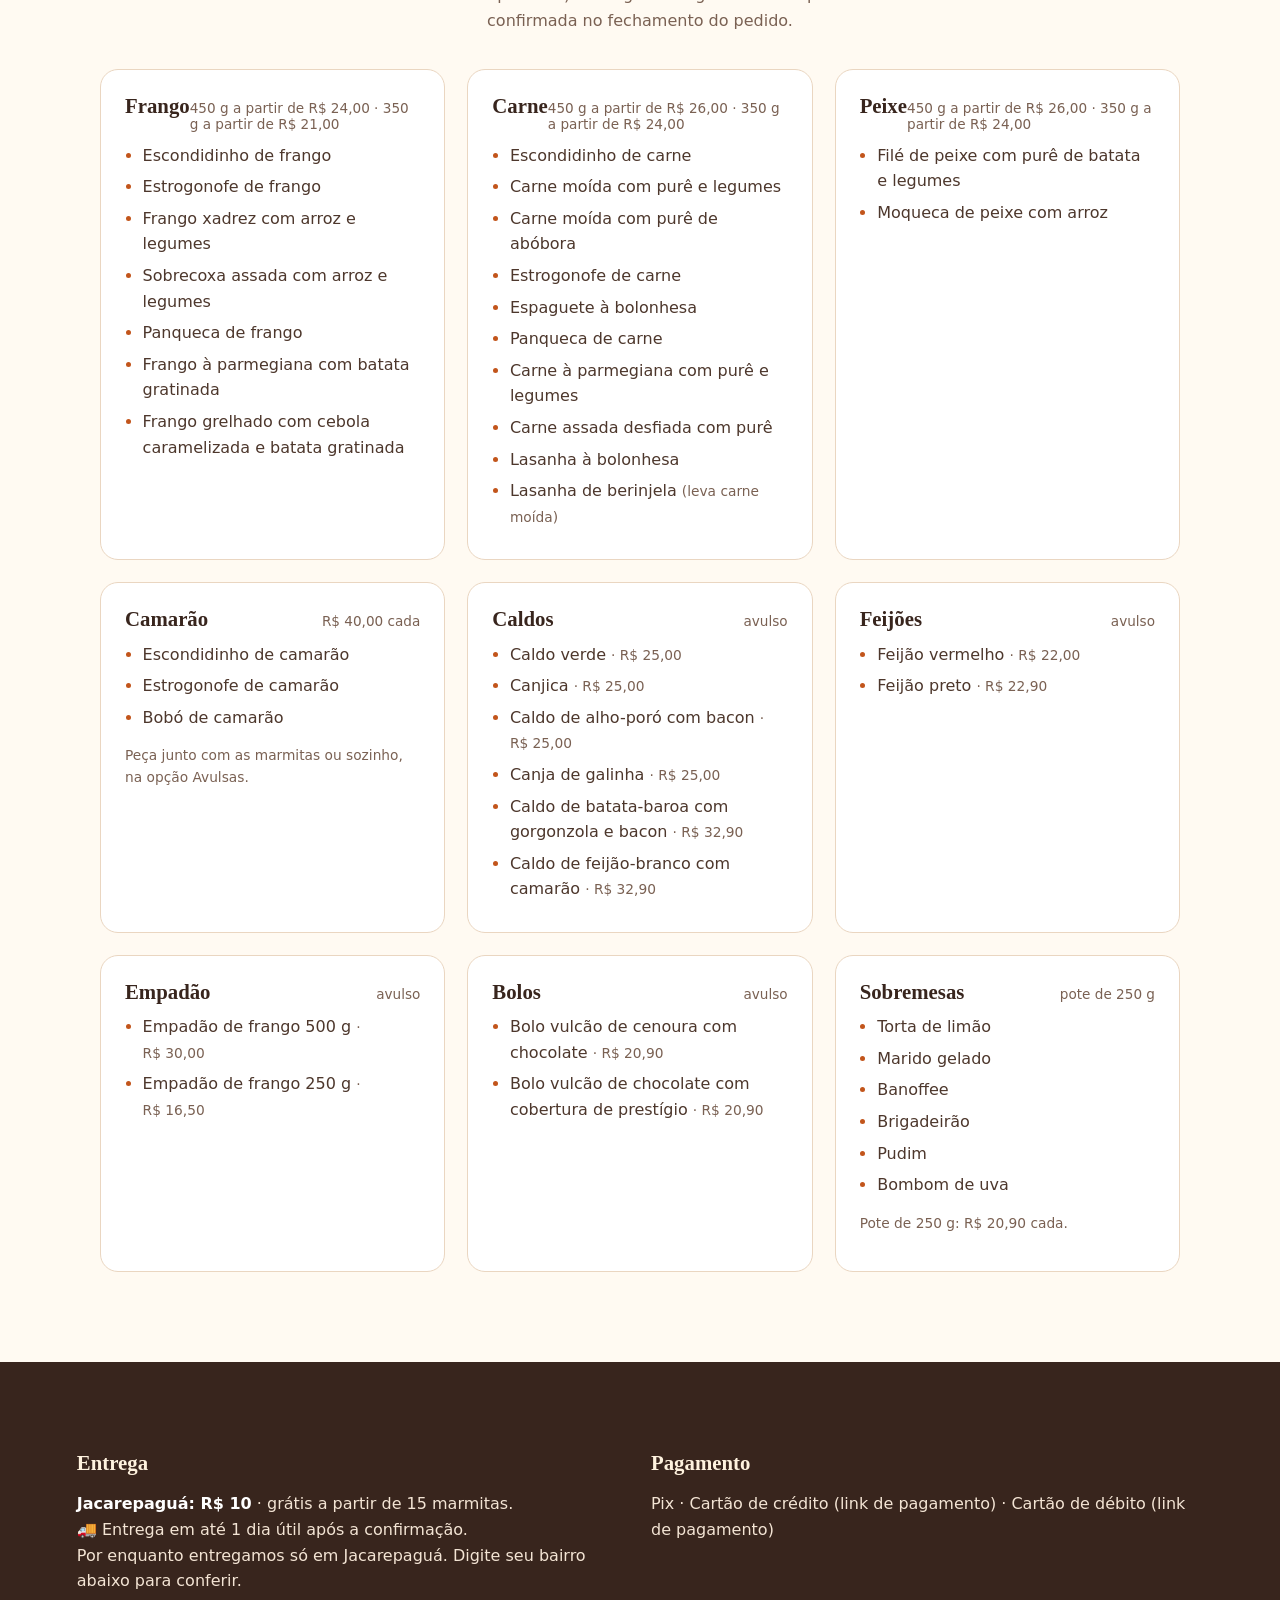
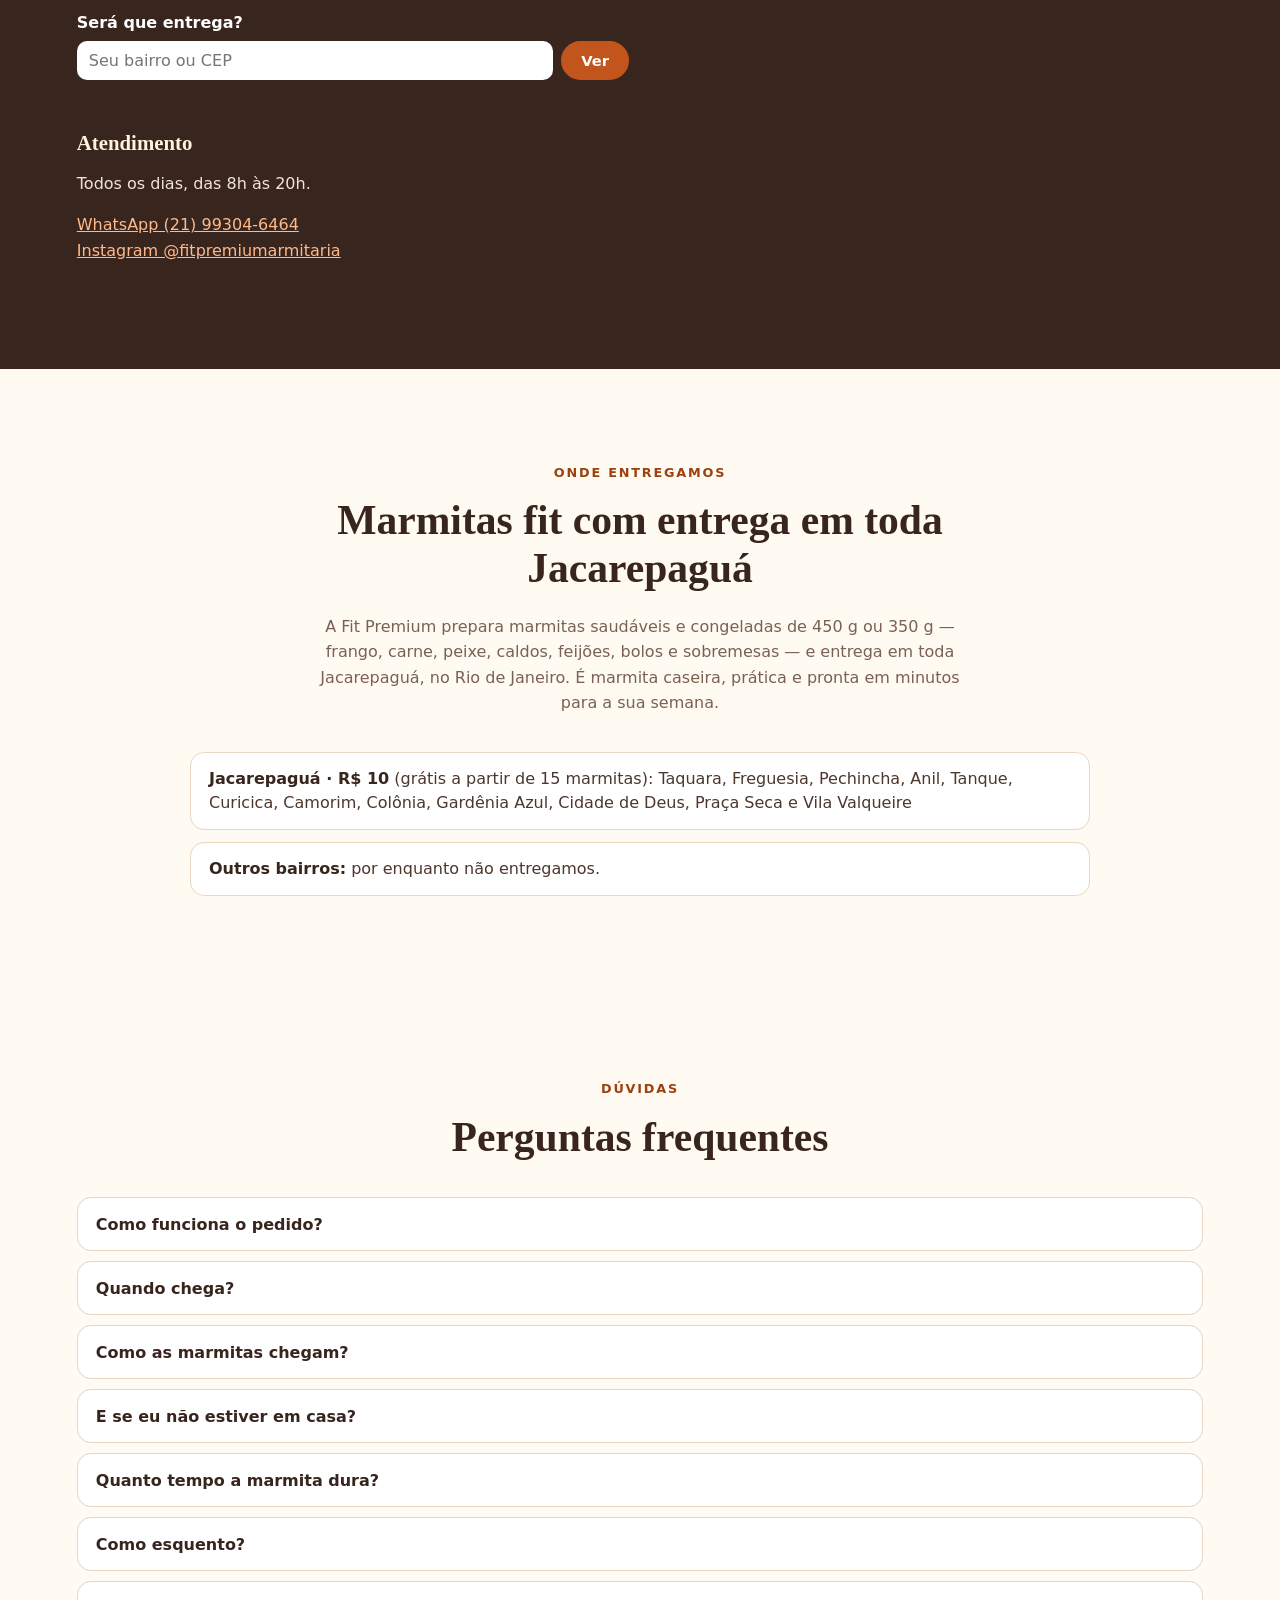
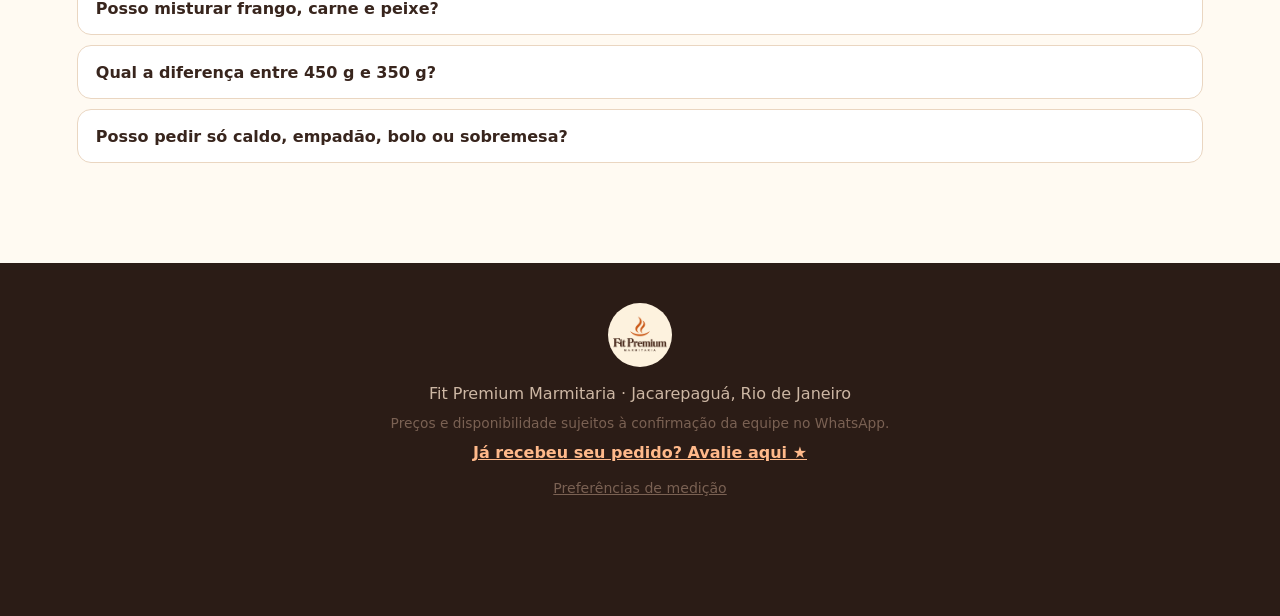
==== commit 975d4408: "Destaca a entrega em até 1 dia útil no topo e no cartão de entrega Co-Authored-By: Claude Opus 5.5 <" ====
--- a/index.html
+++ b/index.html
@@ -49,7 +49,7 @@
   <meta property="og:description" content="Monte seu kit em 2 minutos. Frete grátis em Jacarepaguá a partir de 15 marmitas e entrega em até 1 dia útil.">
   <meta property="og:image:width" content="1200">
   <meta property="og:image:height" content="630">
-  <meta property="og:image" content="https://fitpremium.onrender.com/compartilhar.jpg?v=3">
+  <meta property="og:image" content="https://fitpremium.onrender.com/compartilhar.jpg?v=20261007">
   <meta property="og:url" content="https://fitpremium.onrender.com/">
   <meta name="theme-color" content="#fff3df">
   <link rel="preconnect" href="https://fonts.googleapis.com">
@@ -88,7 +88,7 @@
         <ul class="hero-fatos">
           <li><strong>450 g ou 350 g</strong><span>você escolhe o tamanho</span></li>
           <li><strong>A partir de R$ 21</strong><span>por marmita</span></li>
-          <li><strong>Frete grátis</strong><span>em Jacarepaguá, a partir de 15 marmitas</span></li>
+          <li><strong>Entrega em até 1 dia útil</strong><span>frete grátis a partir de 15 marmitas</span></li>
         </ul>
       </div>
       <div class="hero-fotos" id="hero-fotos" aria-label="Fotos das marmitas Fit Premium"></div>
@@ -209,7 +209,7 @@
     <section id="entrega" class="secao info">
       <div class="info-card">
         <h3>Entrega</h3>
-        <p><strong>Jacarepaguá: R$ 10</strong> · grátis a partir de 15 marmitas.<br>Por enquanto entregamos só em Jacarepaguá. Digite seu bairro abaixo para conferir.</p>
+        <p><strong>Jacarepaguá: R$ 10</strong> · grátis a partir de 15 marmitas.<br>🚚 Entrega em até 1 dia útil após a confirmação.<br>Por enquanto entregamos só em Jacarepaguá. Digite seu bairro abaixo para conferir.</p>
         <form class="sera-entrega" id="form-sera" novalidate>
           <label for="inp-sera">Será que entrega?</label>
           <div><input id="inp-sera" list="lista-bairros" placeholder="Seu bairro ou CEP" autocomplete="off" maxlength="60"><button class="btn btn-pequeno">Ver</button></div>
--- a/estilo.css
+++ b/estilo.css
@@ -283,7 +283,7 @@
   #btn-doces { width: 100%; }
 }
 
-/* Entrega, brinde e indicação no checkout */
+/* Entrega e brinde no checkout */
 .info { grid-template-columns: repeat(2, minmax(0, 1fr)); }
 .taxa-entrega { margin: 0; font-size: .92rem; font-weight: 500; color: var(--marrom); min-height: 1.4em; }
 .taxa-entrega.gratis { color: var(--verde); font-weight: 700; }
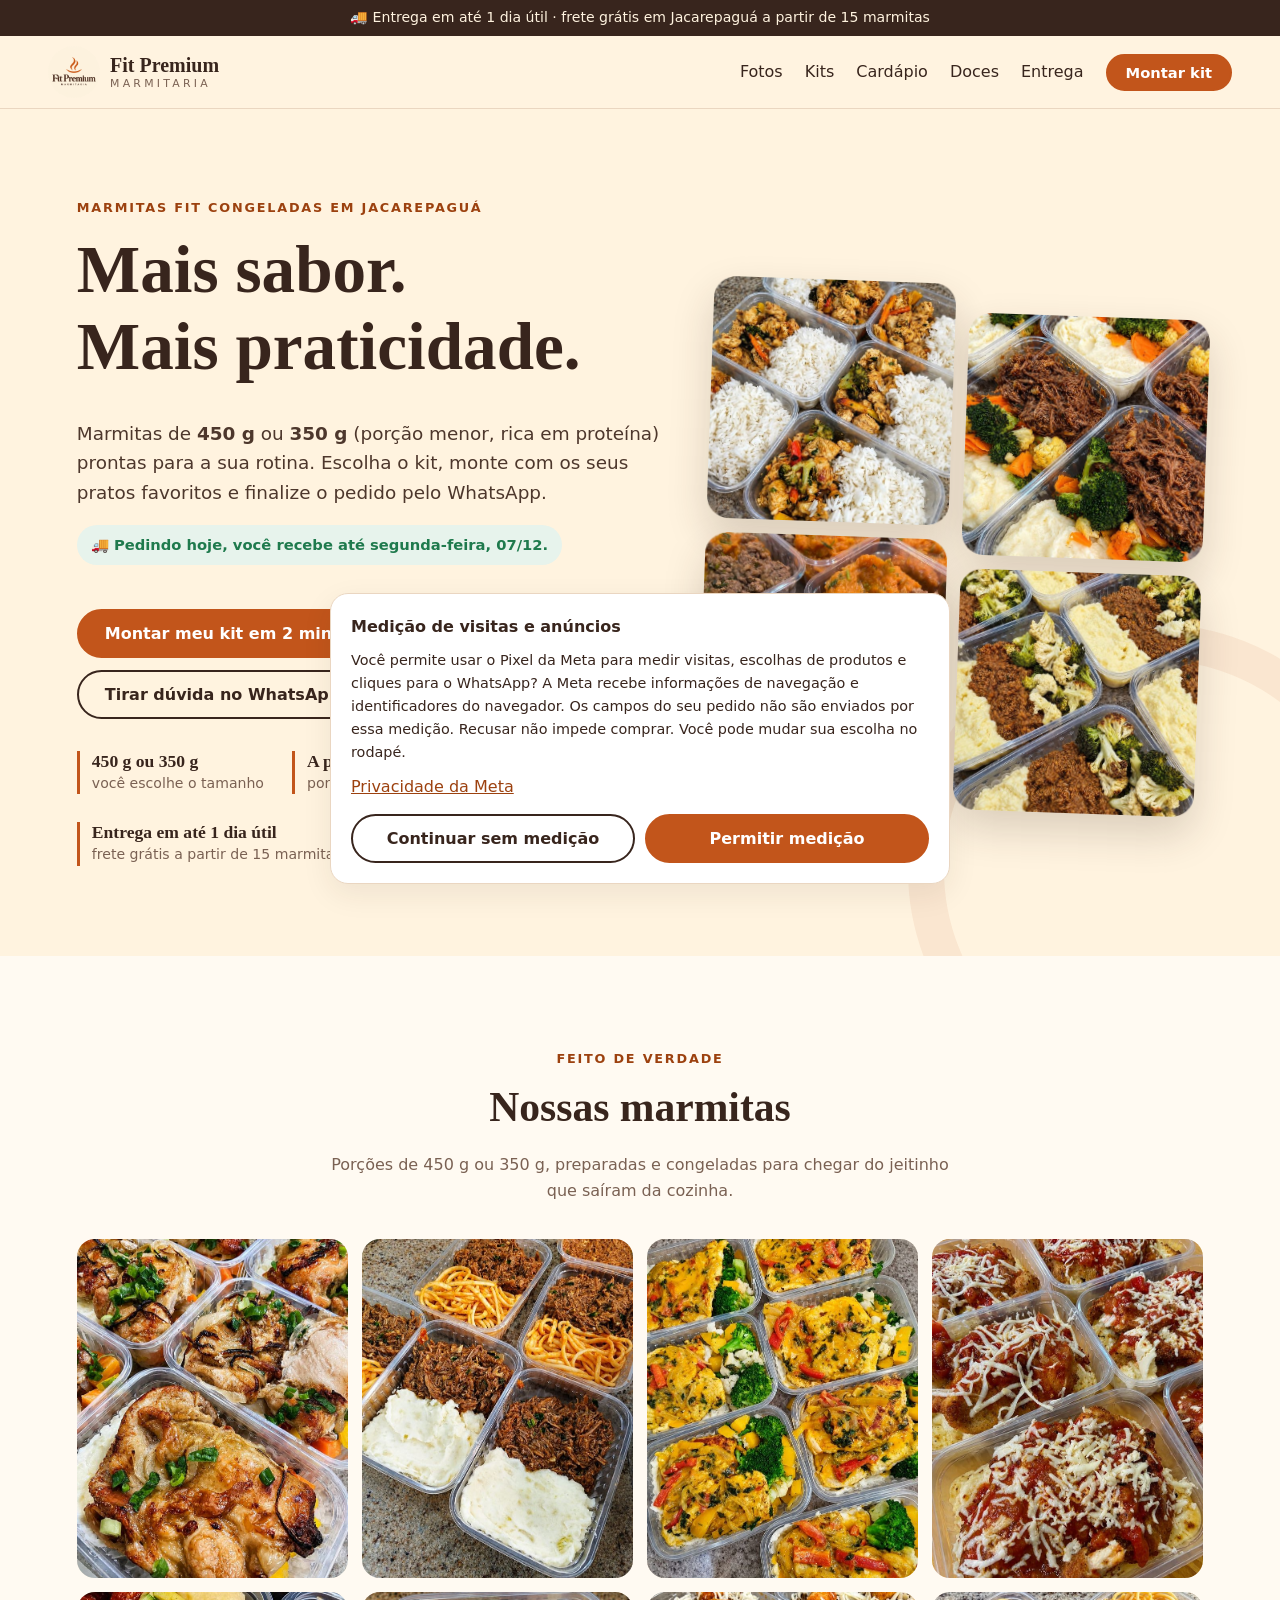
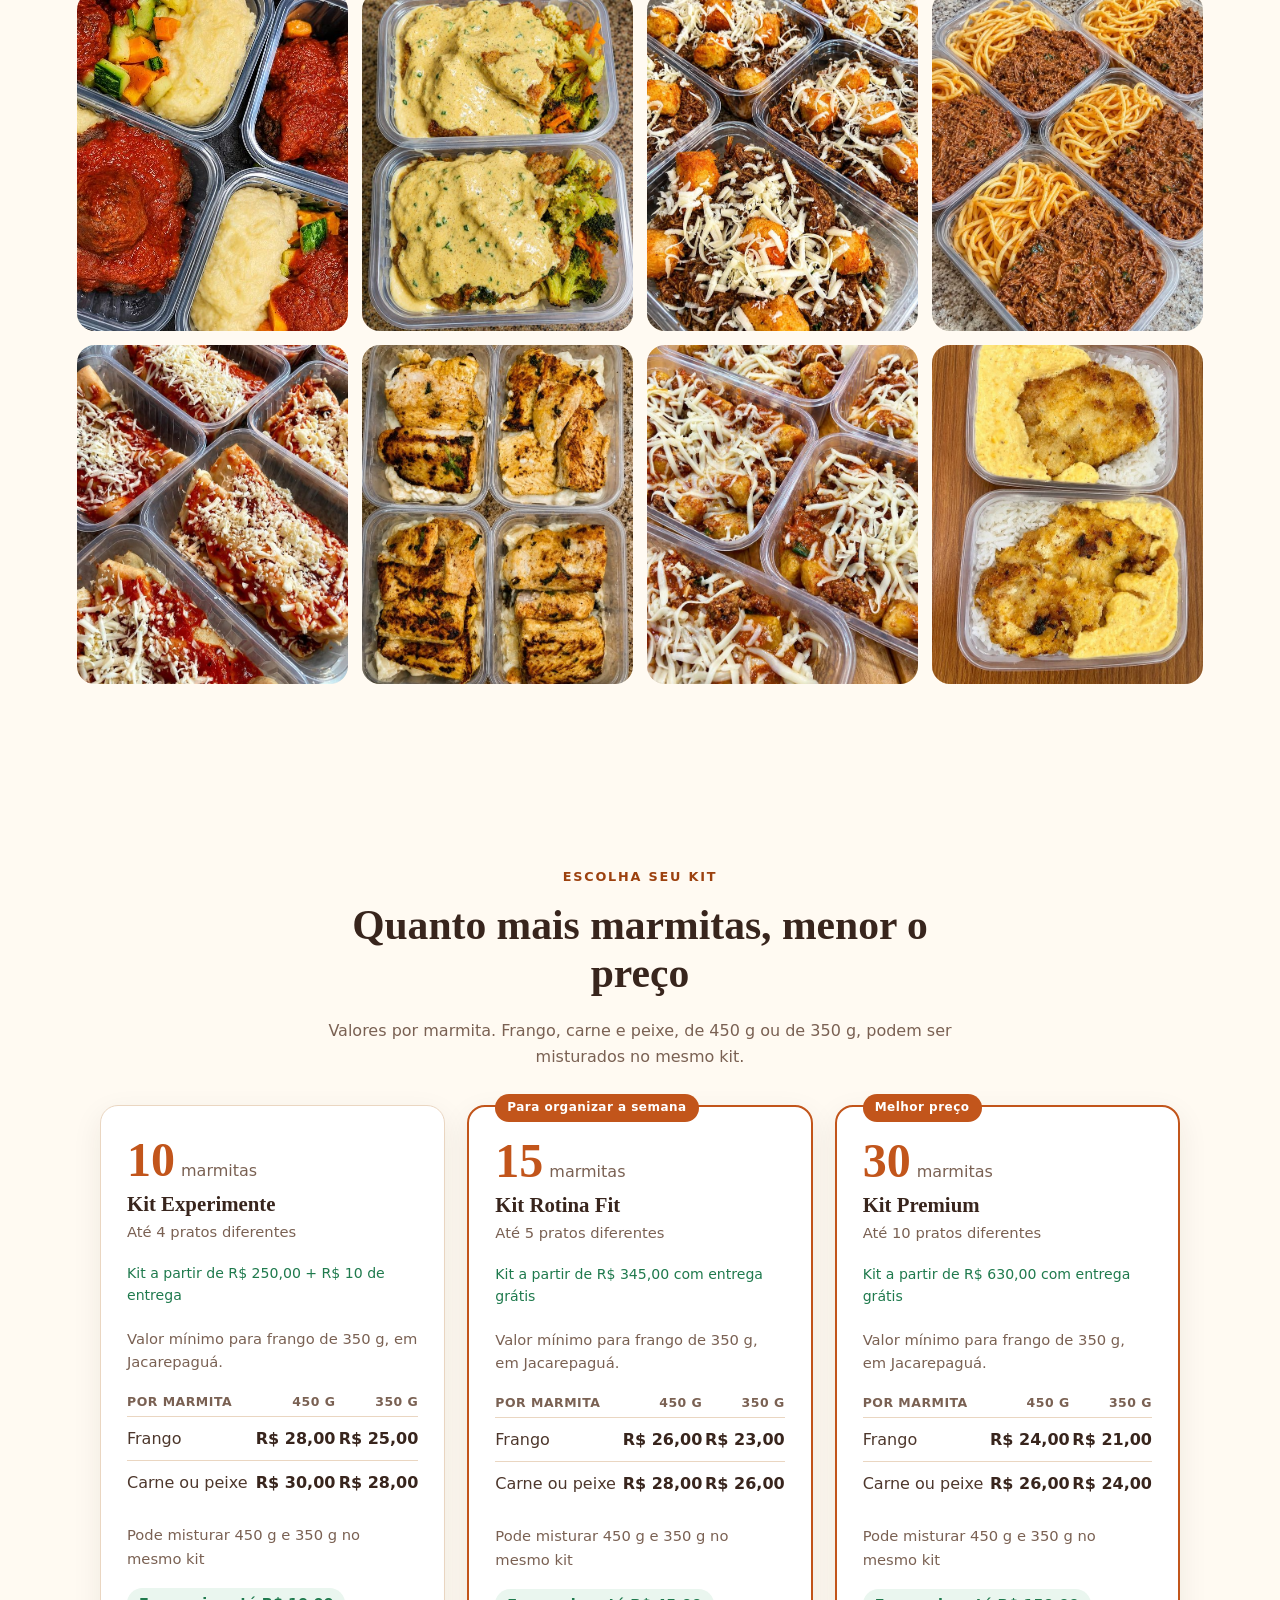
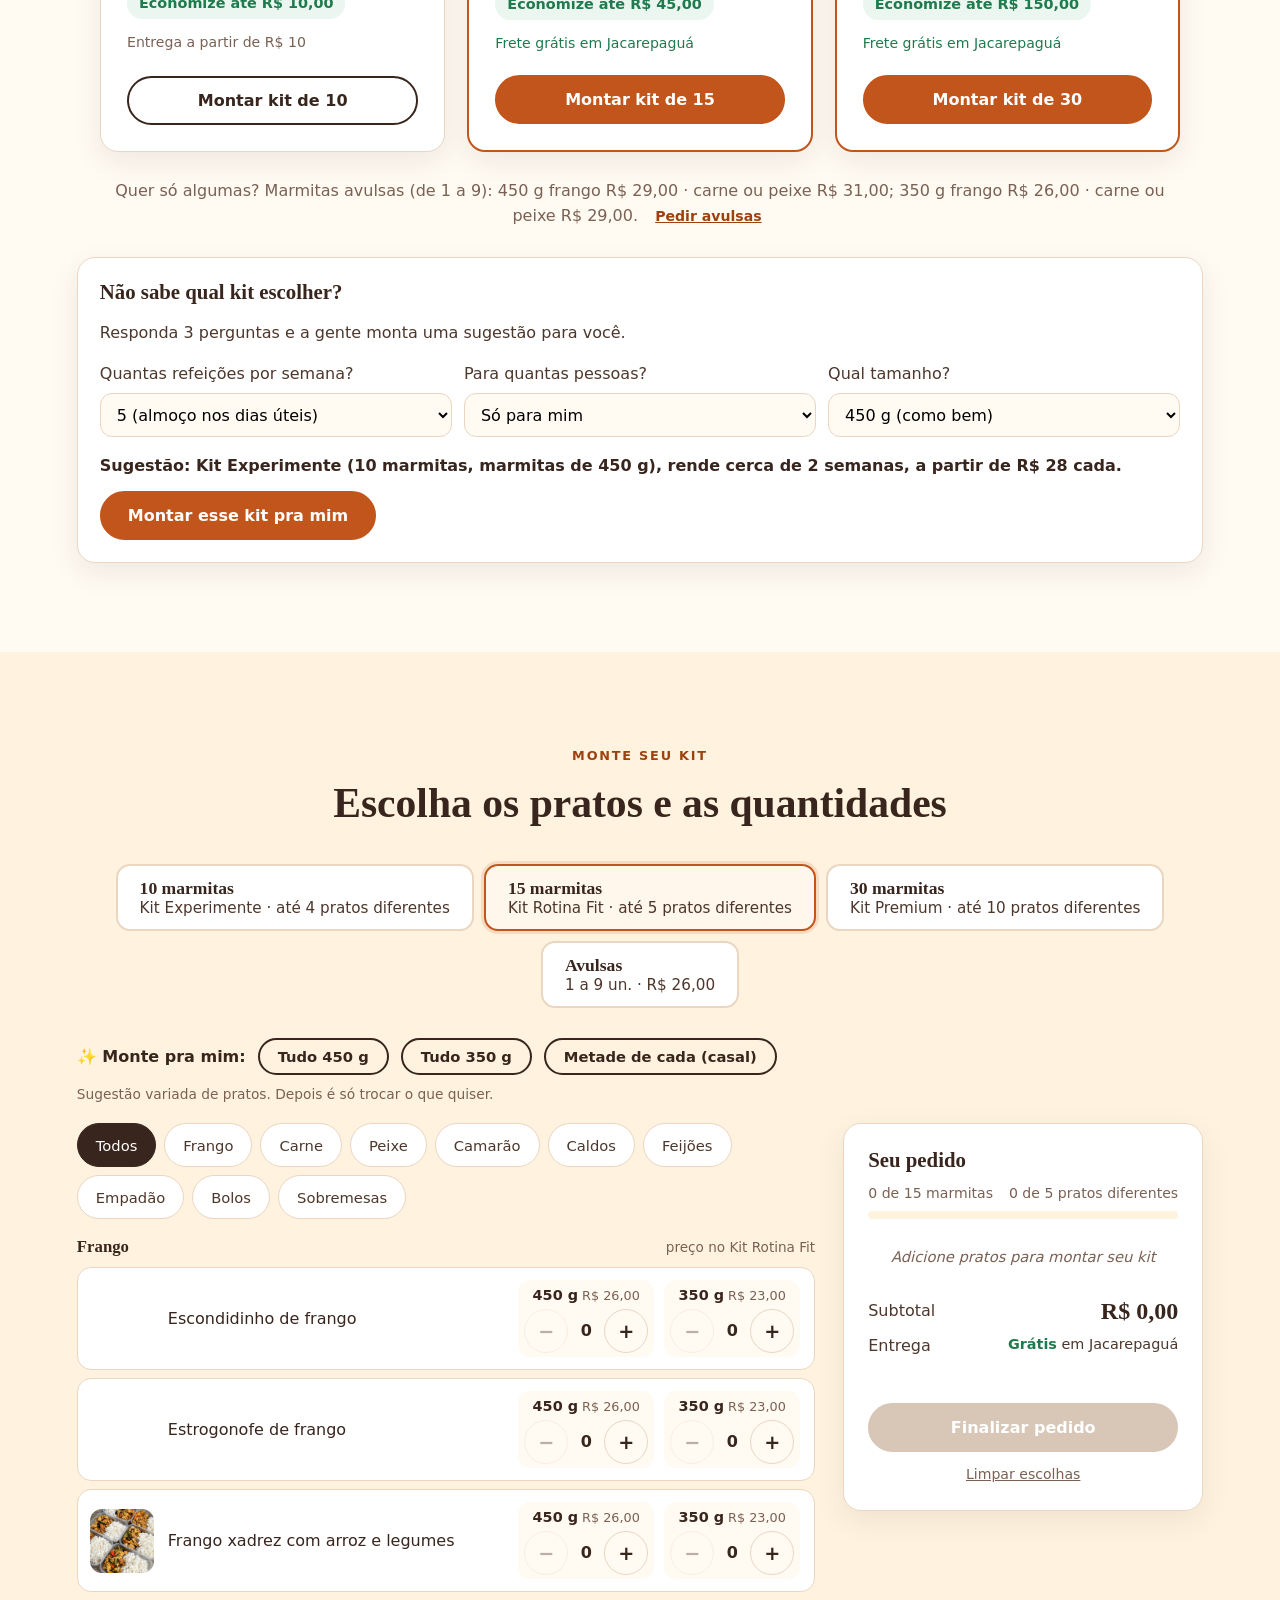
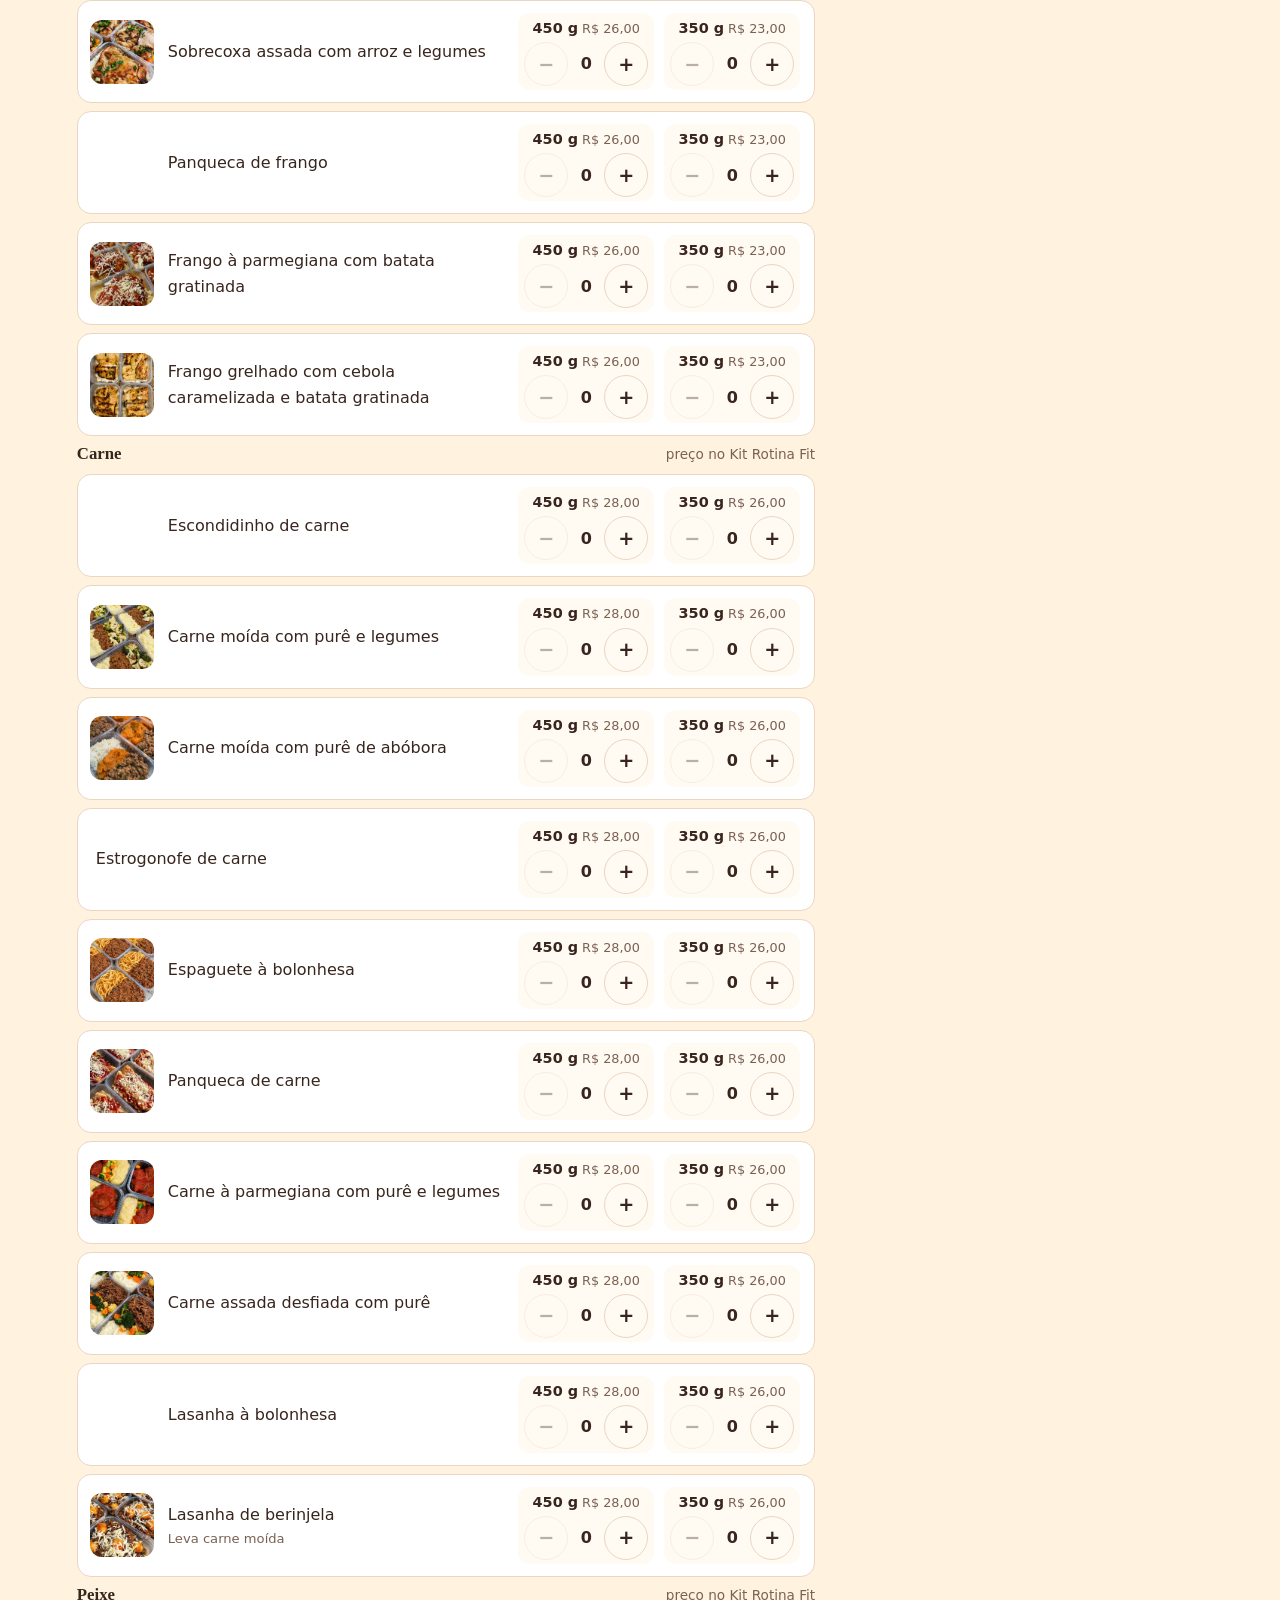
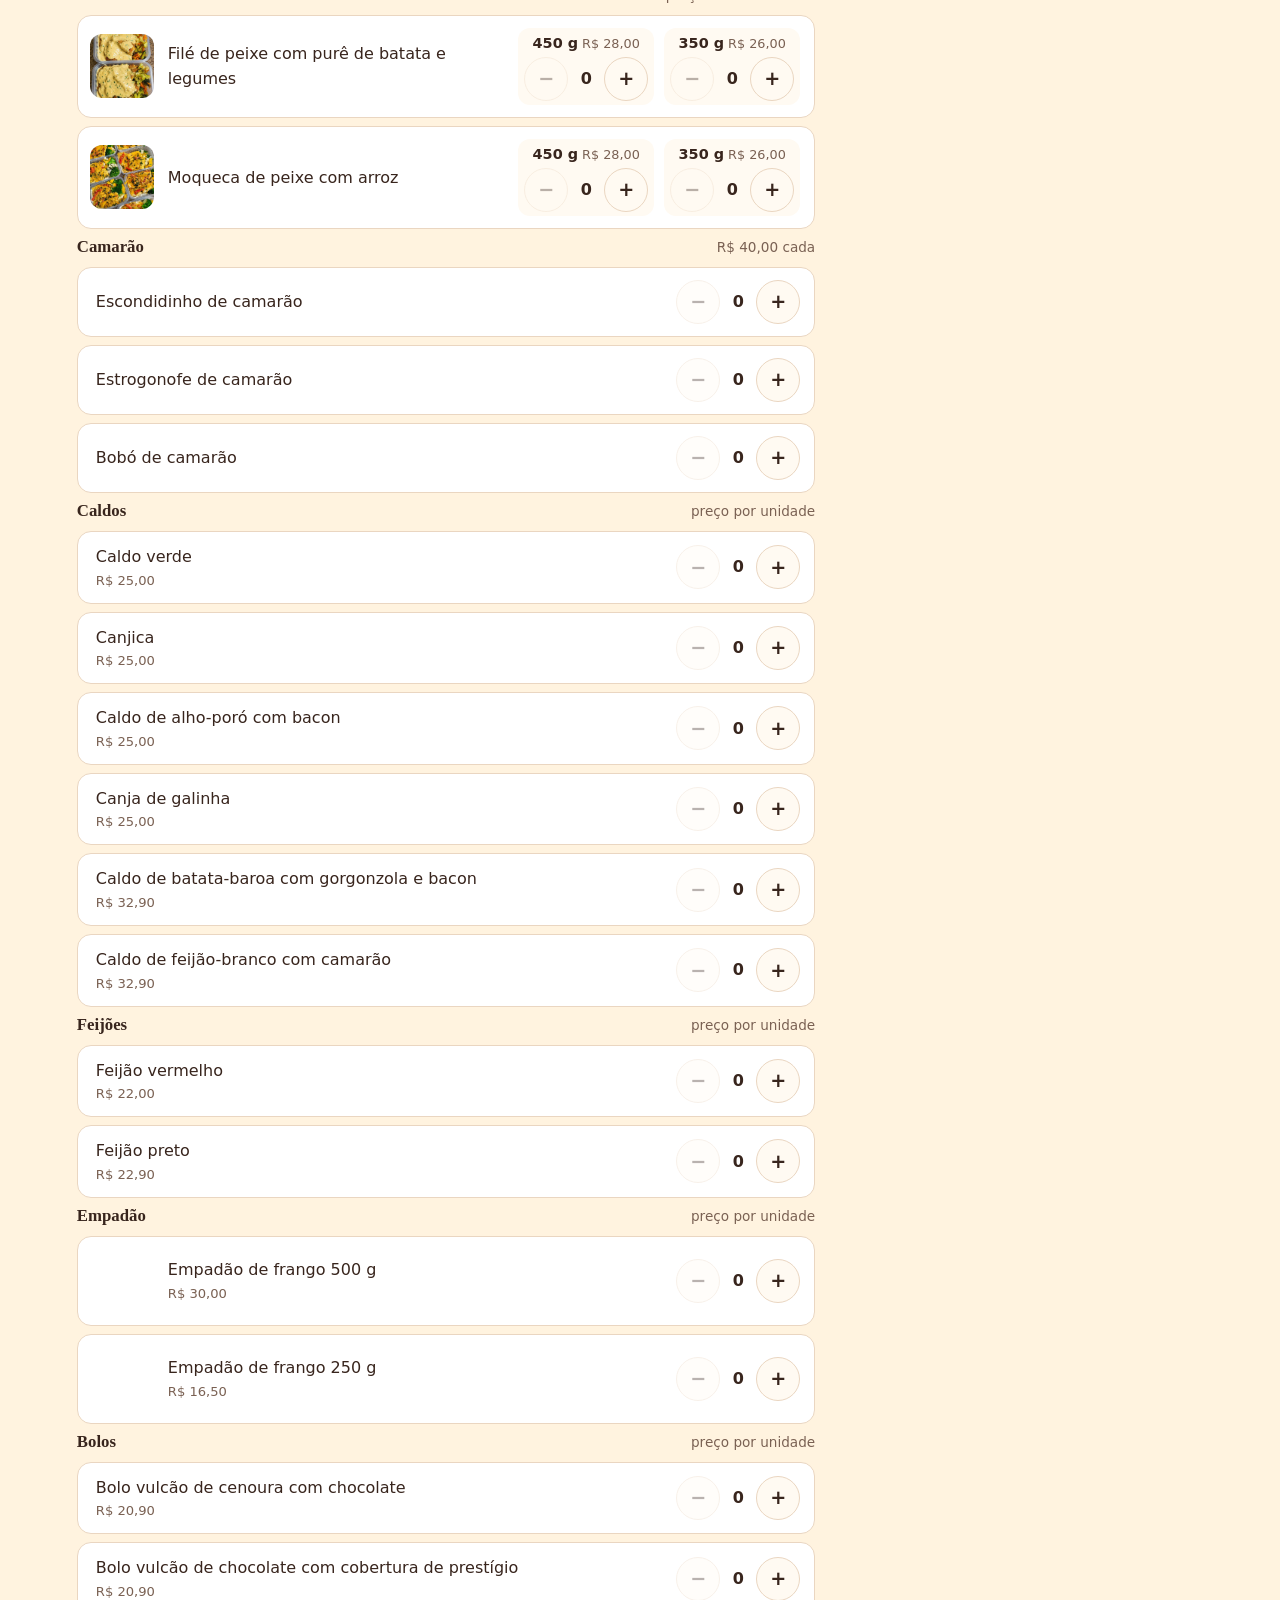
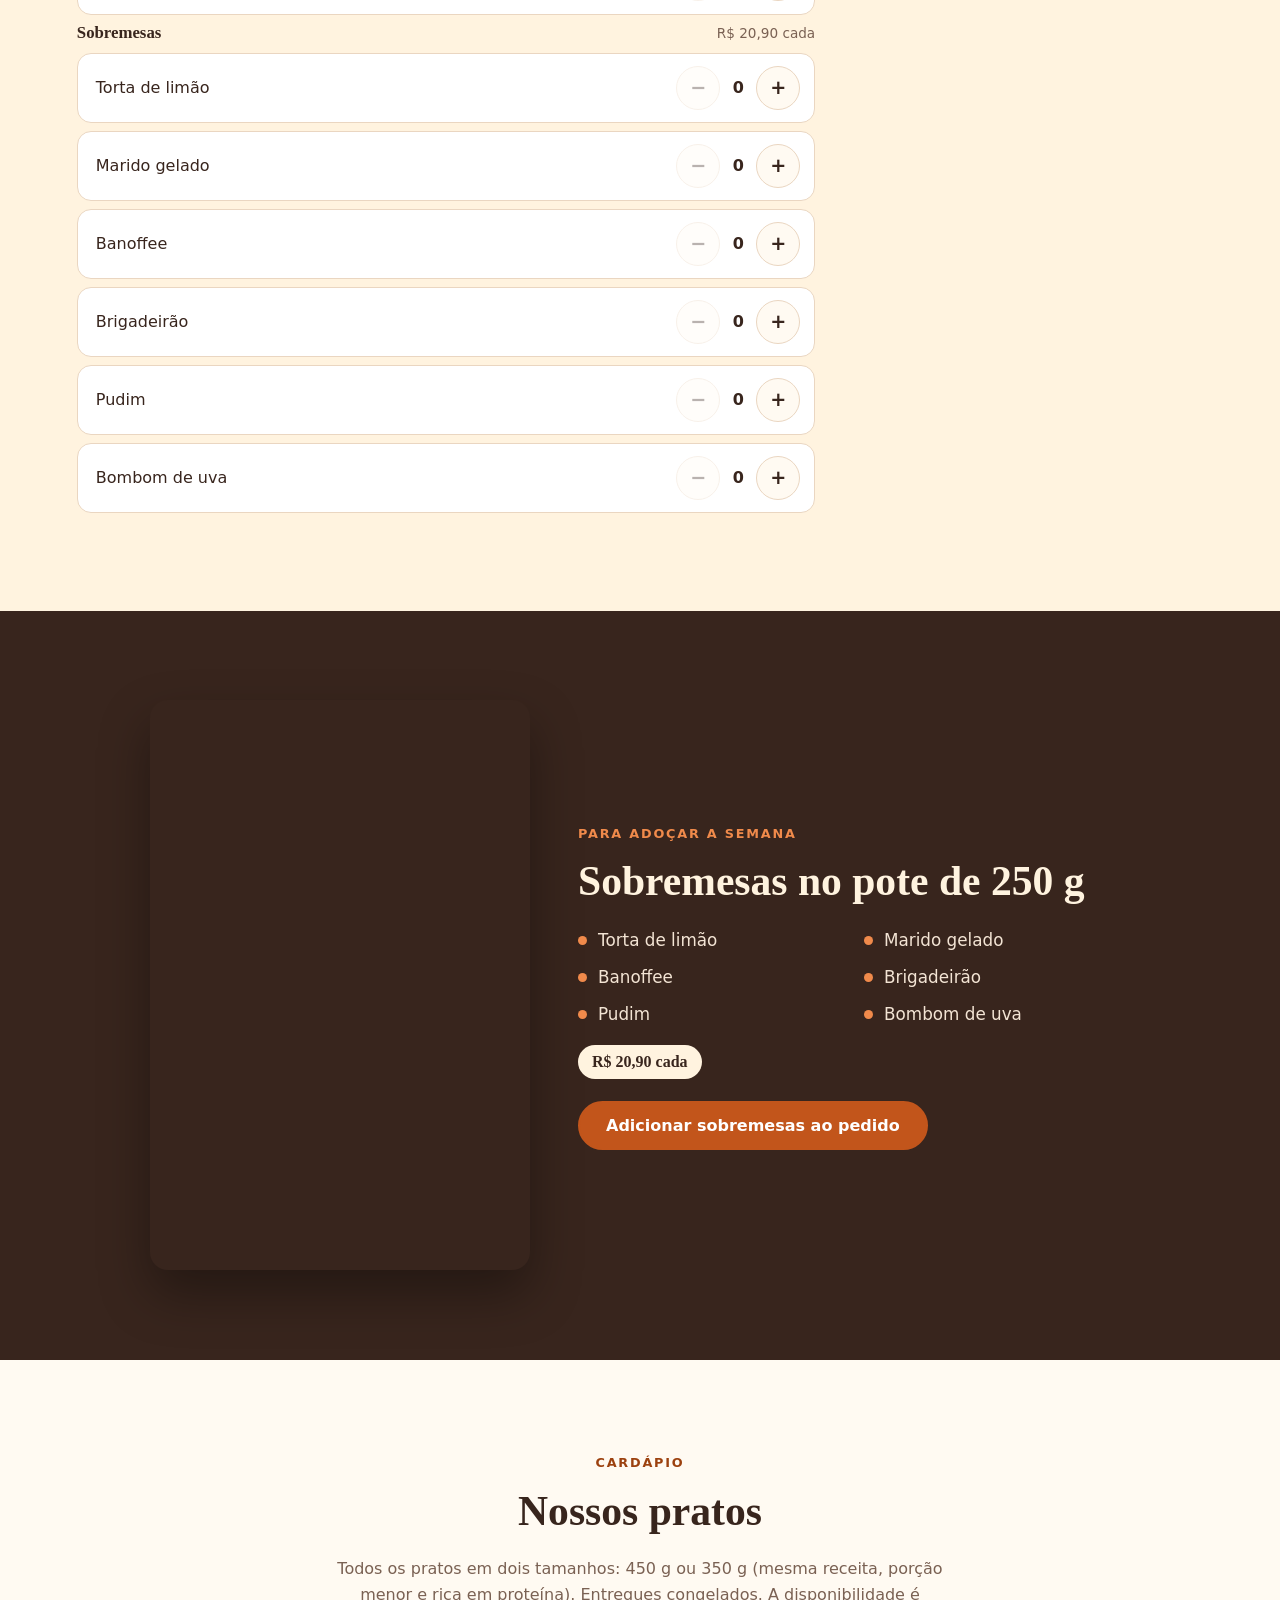
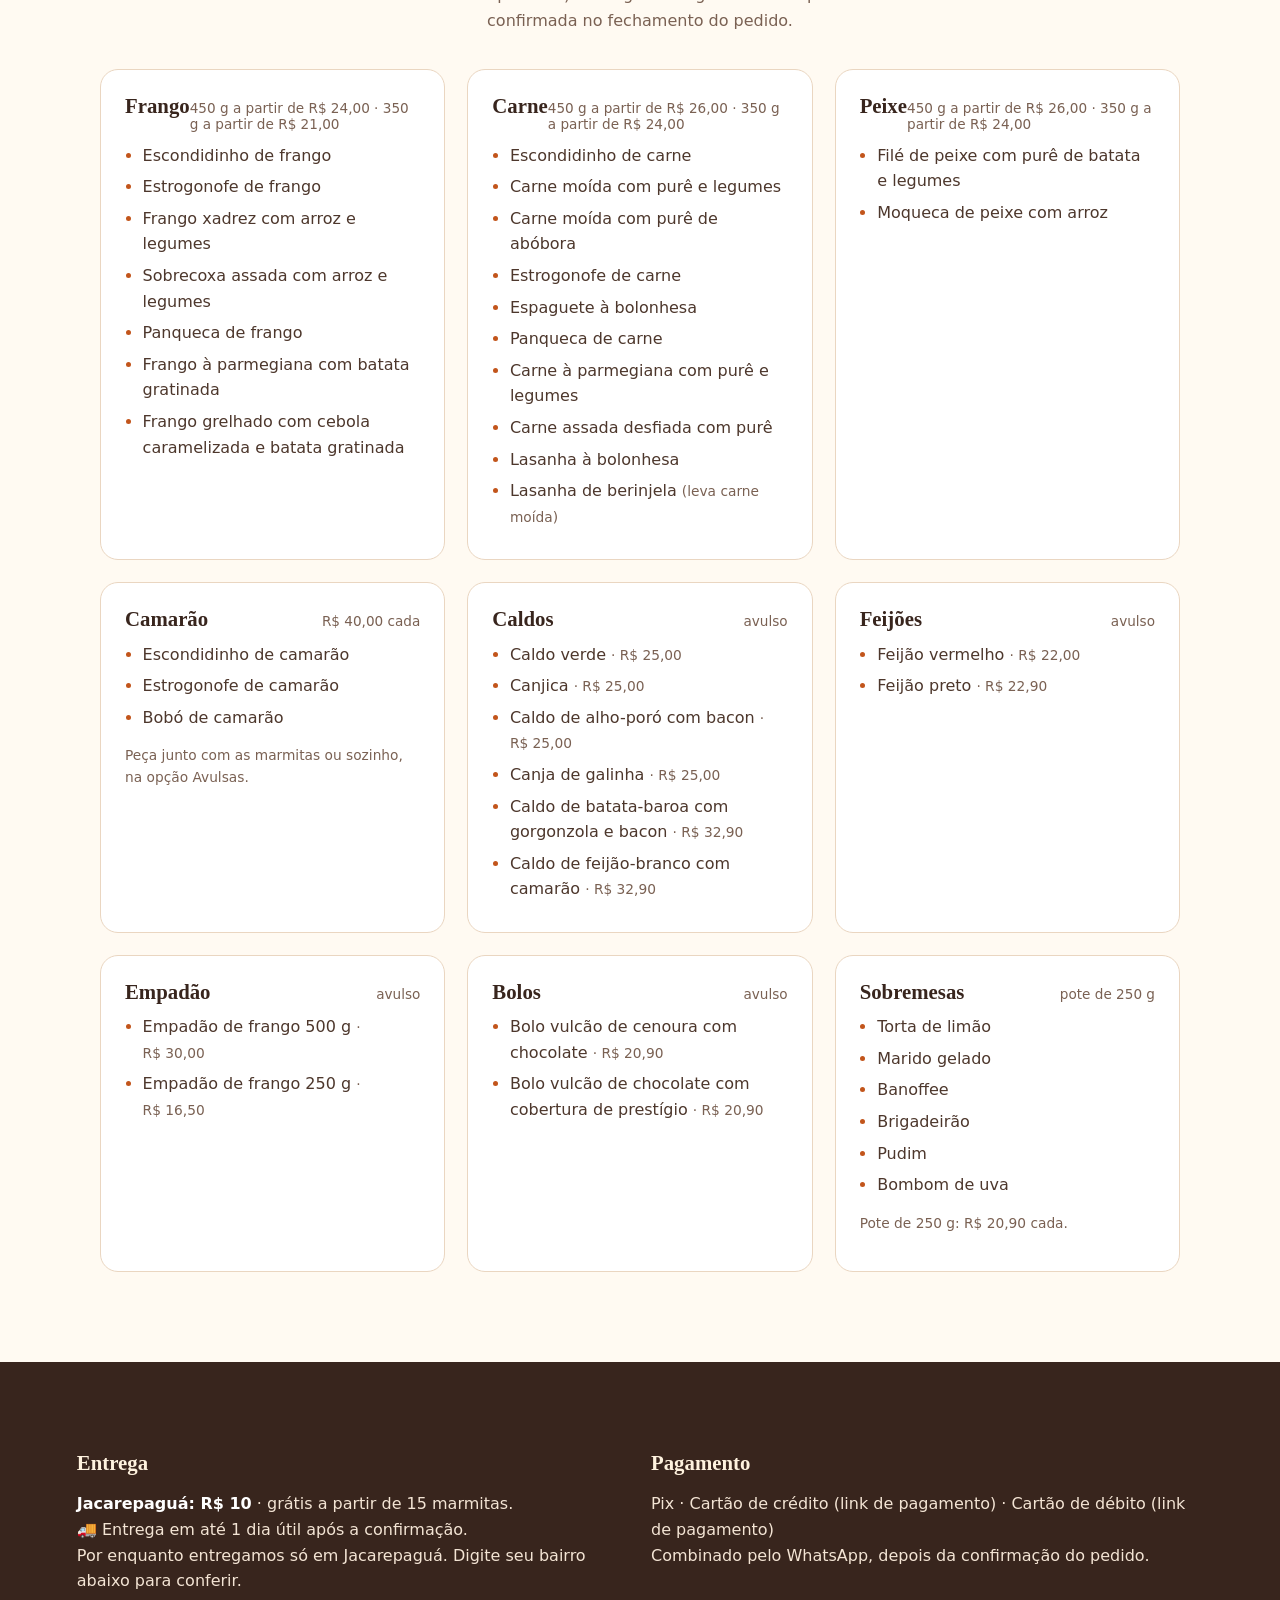
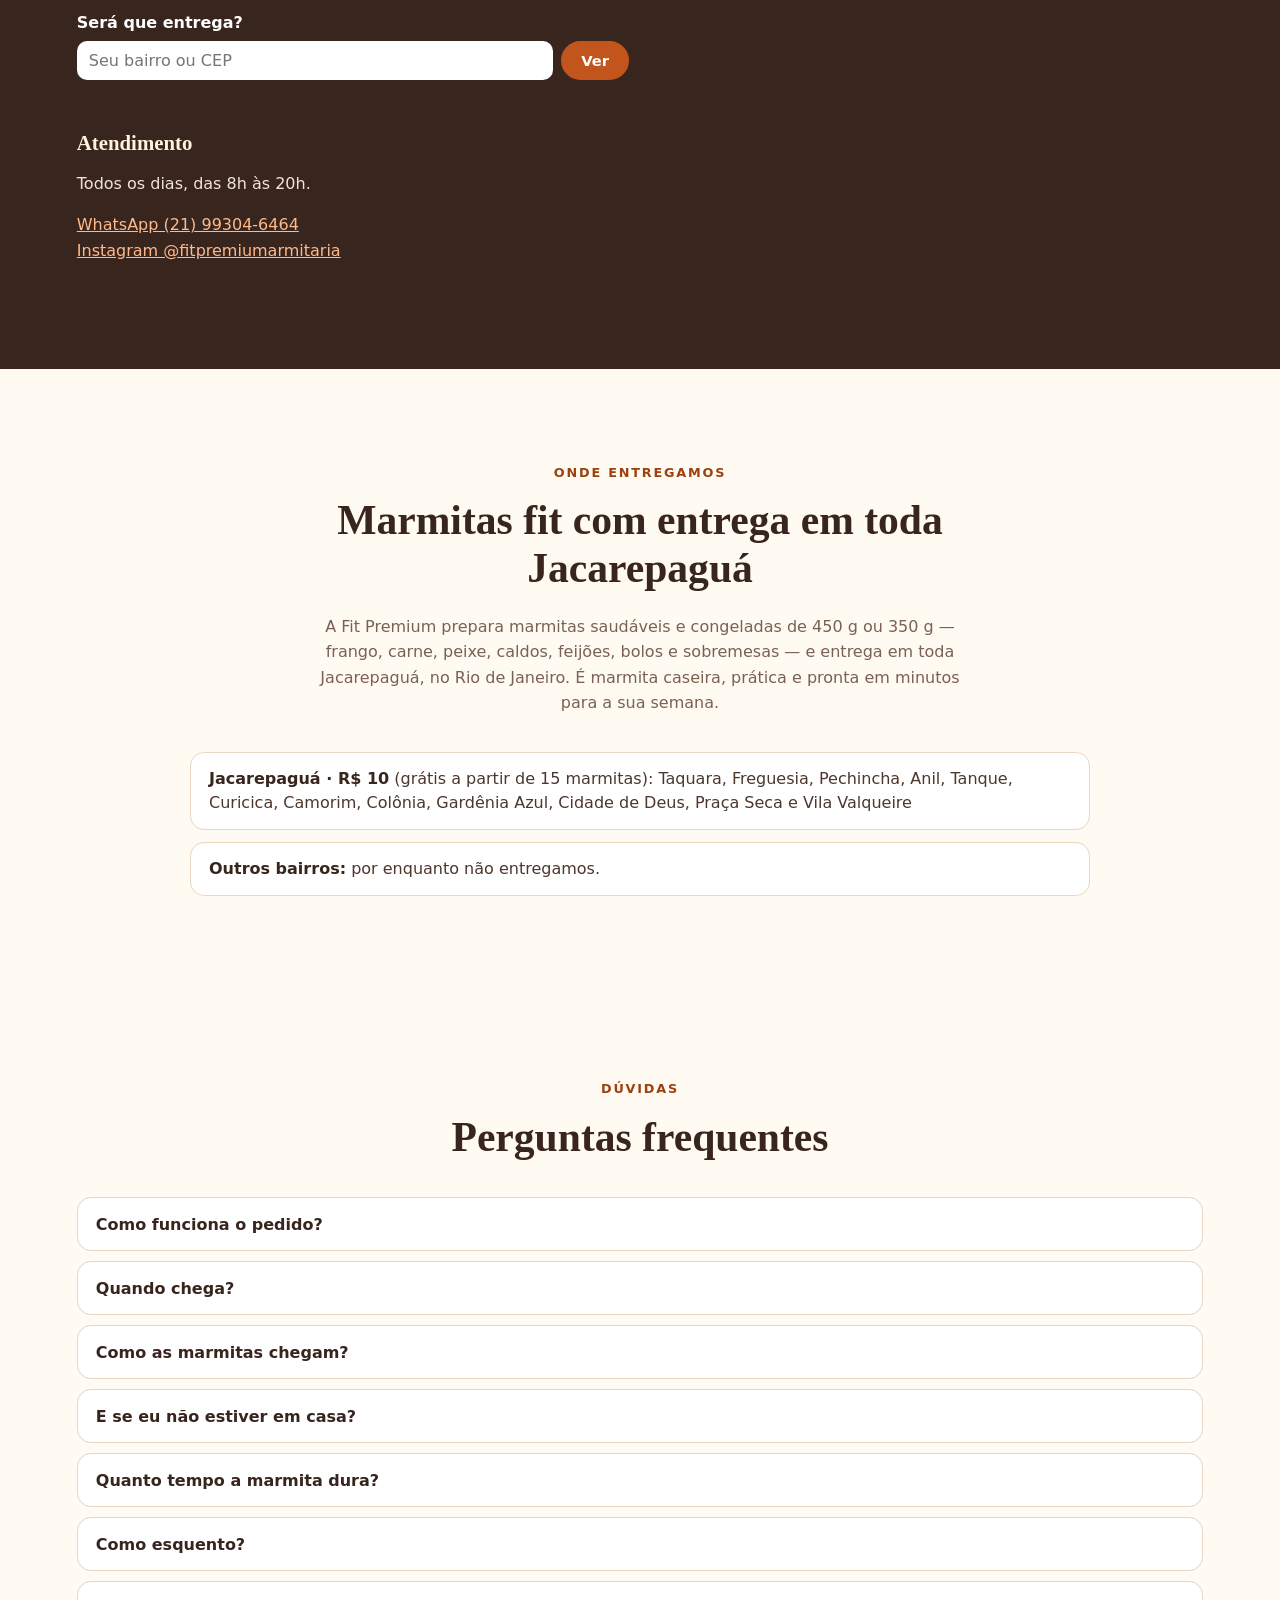
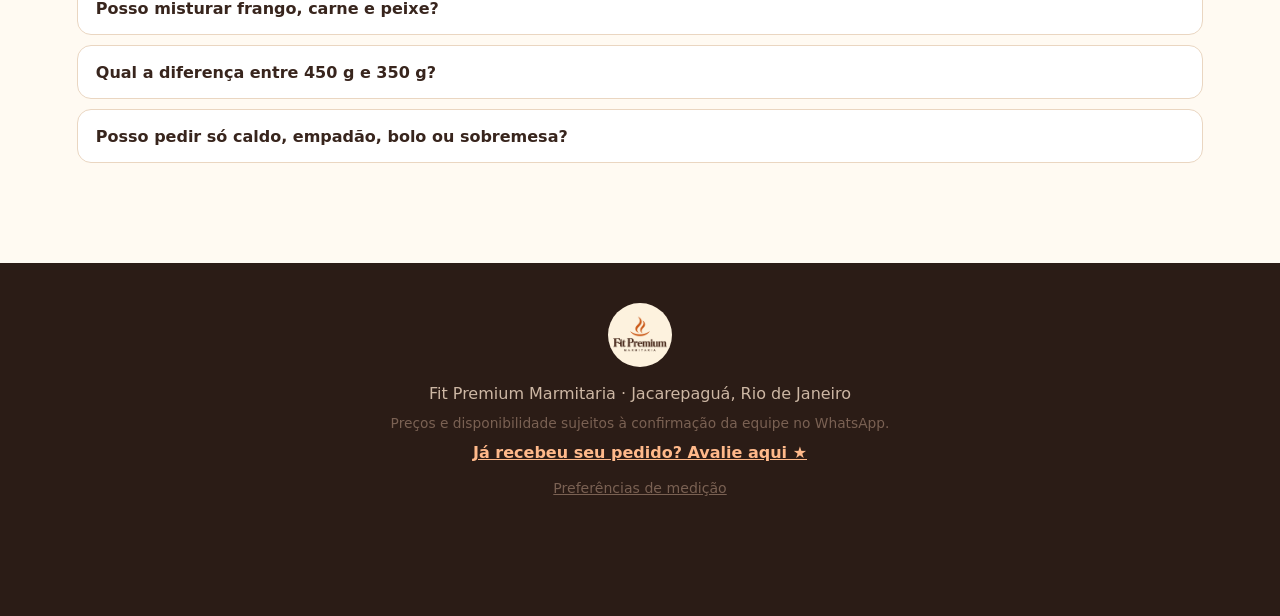
==== commit caeb5ad3: "Forma de pagamento combinada pelo WhatsApp (sai do formulário do pedido) Co-Authored-By: Claude Opus" ====
--- a/index.html
+++ b/index.html
@@ -218,7 +218,7 @@
       </div>
       <div class="info-card">
         <h3>Pagamento</h3>
-        <p id="lista-pagamentos"></p>
+        <p><span id="lista-pagamentos"></span><br>Combinado pelo WhatsApp, depois da confirmação do pedido.</p>
       </div>
       <div class="info-card">
         <h3>Atendimento</h3>
@@ -301,16 +301,13 @@
         <p class="taxa-entrega" id="taxa-entrega" aria-live="polite"></p>
         <a class="pequeno" href="https://wa.me/5521993046464?text=Ol%C3%A1!%20Quero%20consultar%20a%20entrega%20no%20meu%20bairro." target="_blank" rel="noopener">Não encontrou seu bairro? Consulte a entrega pelo WhatsApp</a>
       </div>
-      <div class="duas">
-        <label>Pagamento<select name="pagamento" id="sel-pagamento" required></select></label>
-        <label>Data desejada<input name="data" type="date" id="inp-data"></label>
-      </div>
+      <label>Data desejada<input name="data" type="date" id="inp-data"></label>
       <label>Período de entrega<select name="periodo" id="sel-periodo" required></select></label>
       <label class="check"><input type="checkbox" name="porteiro" value="sim"> A portaria (ou outra pessoa) pode receber</label>
       <p class="pequeno">🚚 Entregamos em até 1 dia útil após a confirmação do pedido. Deixe a data em branco para receber o quanto antes. As marmitas vão congeladas, em caixa térmica com gelo e lacrada.</p>
       <label>Observações<textarea name="obs" rows="2" placeholder="Opcional" maxlength="300"></textarea></label>
       <div class="total-checkout" id="total-checkout"></div>
-      <p class="pequeno">Aguarde a confirmação de Marcos Medina antes de pagar. Depois da conferência do pedido, enviamos a chave Pix ou o link de pagamento pelo WhatsApp.</p>
+      <p class="pequeno">💳 A forma de pagamento (Pix ou cartão) é combinada no WhatsApp: depois de conferir o pedido, Marcos Medina envia a chave Pix ou o link de pagamento. Aguarde essa confirmação antes de pagar.</p>
       <p class="aviso" id="erro-checkout" role="alert"></p>
       <button class="btn btn-bloco btn-whats" type="submit">Enviar pedido pelo WhatsApp</button>
     </form>
@@ -327,6 +324,6 @@
   <script src="dados.js?v=20261007b"></script>
   <script src="preco.js?v=20261007b"></script>
   <script src="medicao.js?v=20261002b"></script>
-  <script src="app.js?v=20261007b"></script>
+  <script src="app.js?v=20261007c"></script>
 </body>
 </html>
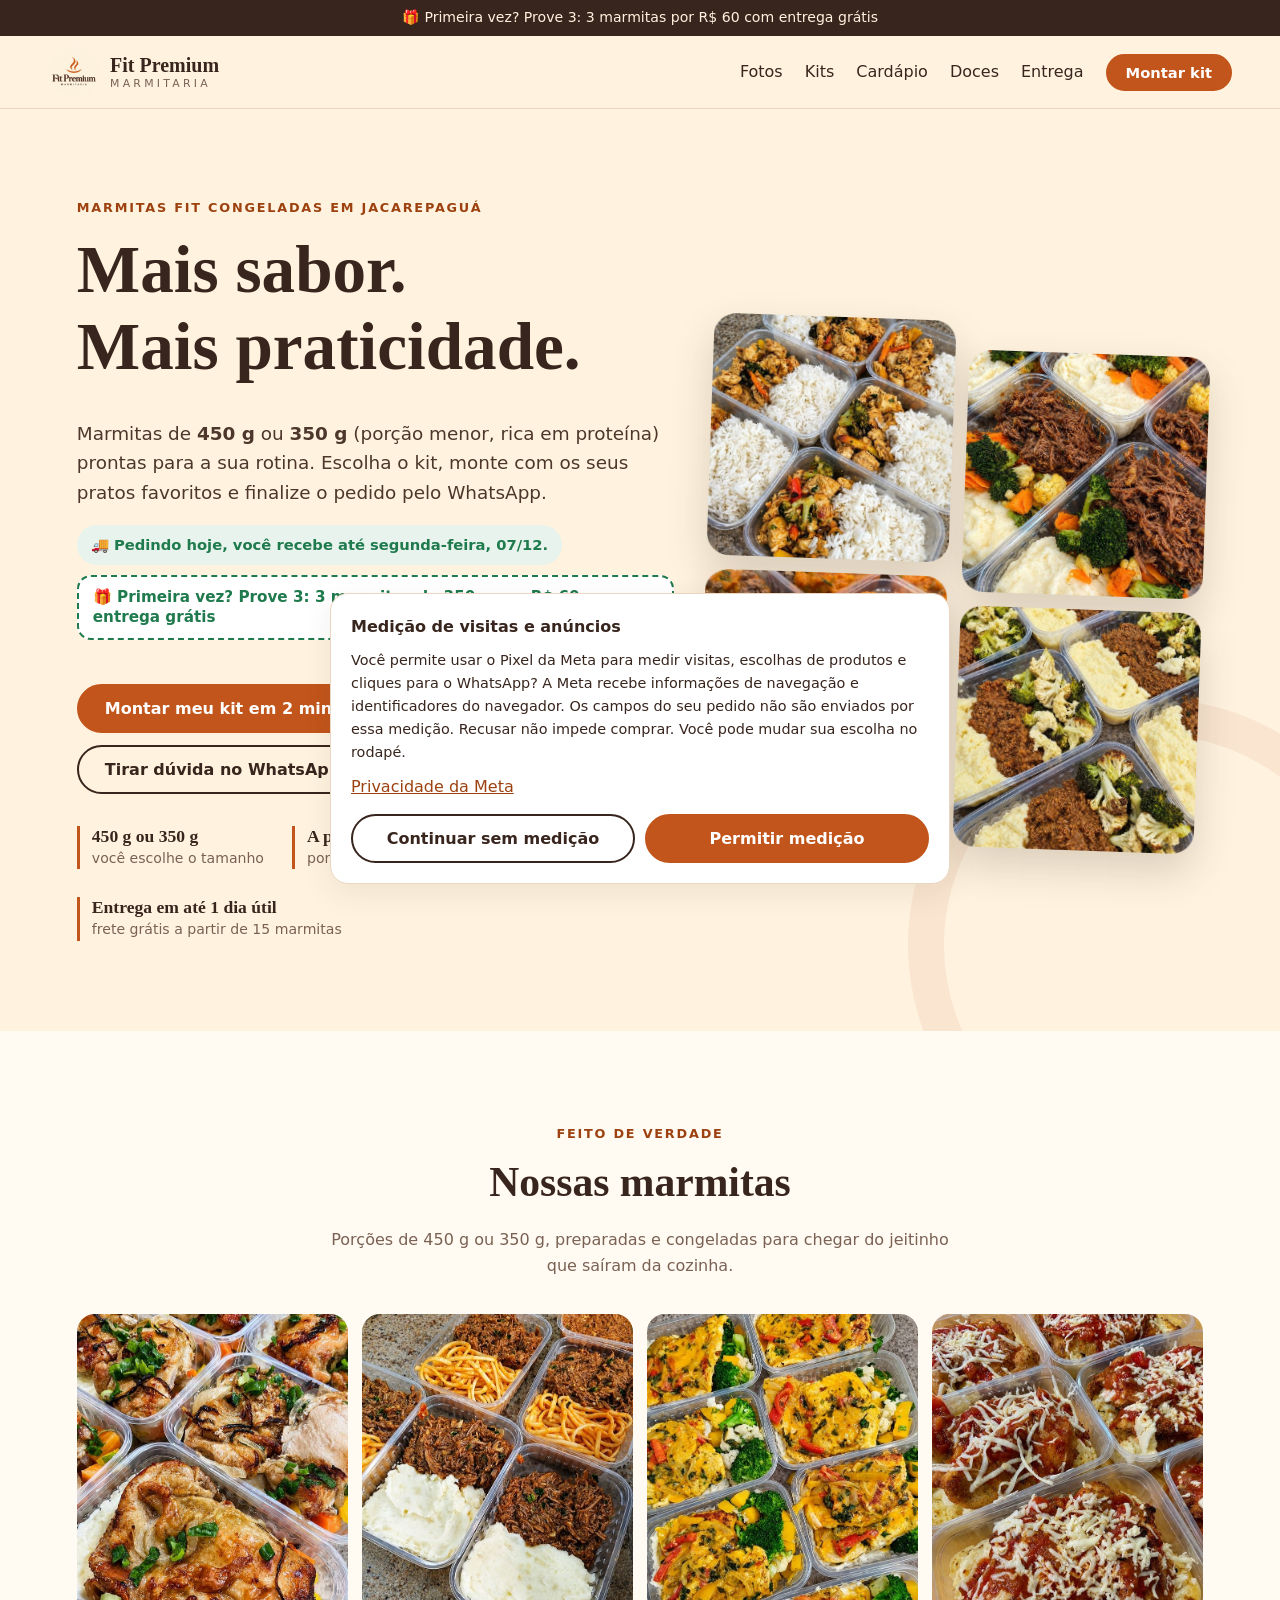
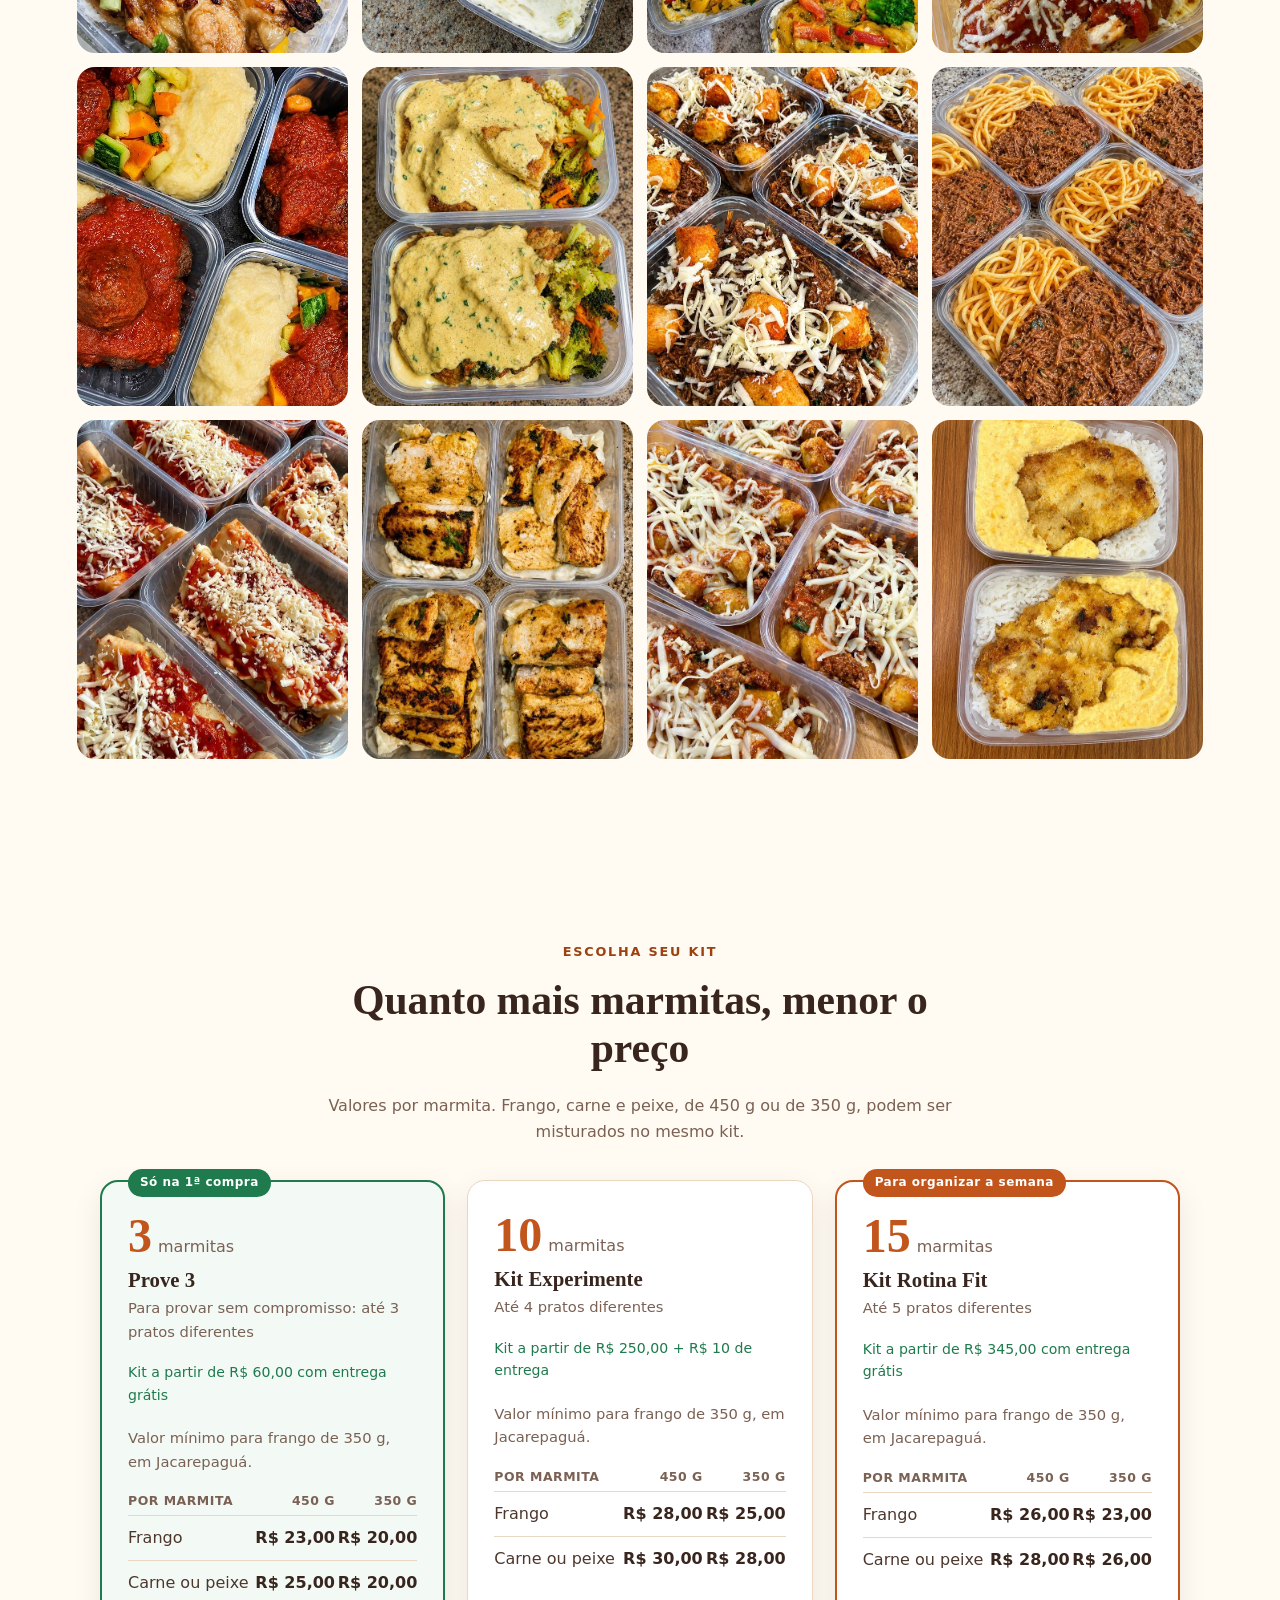
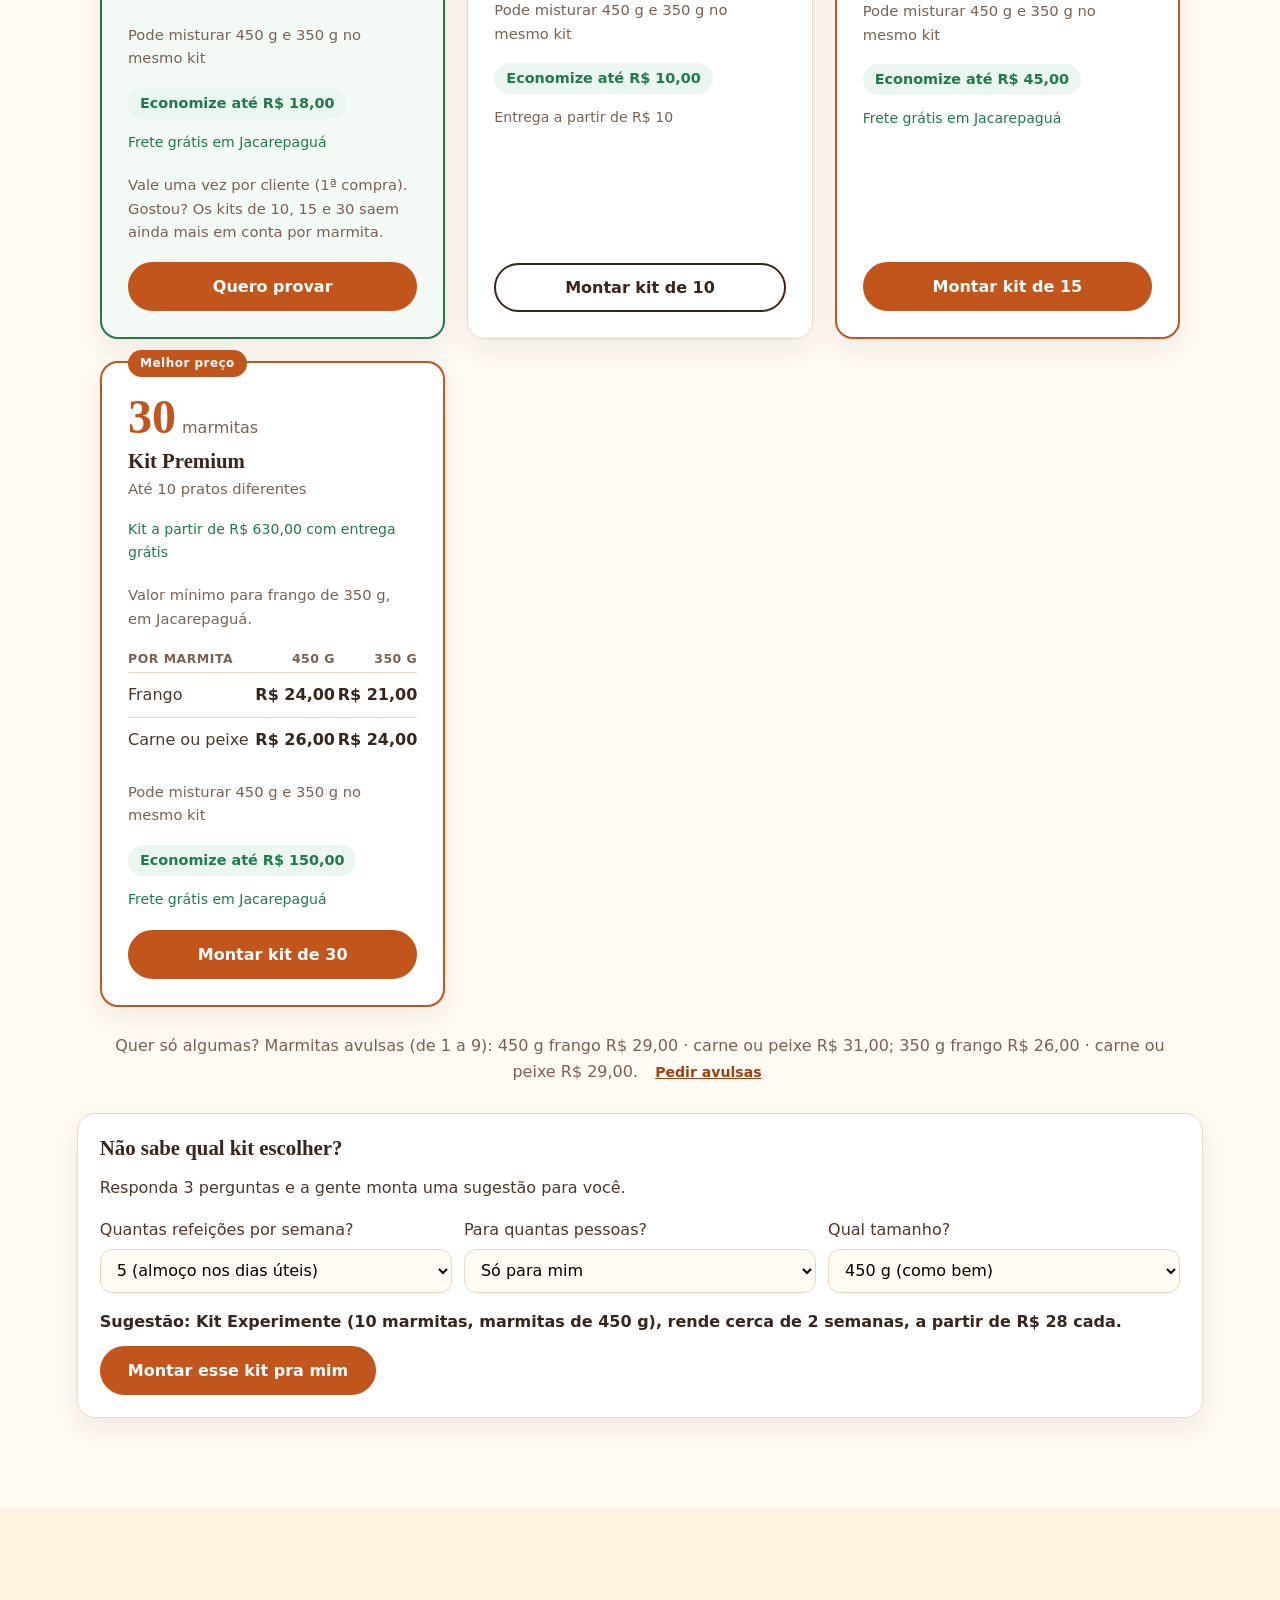
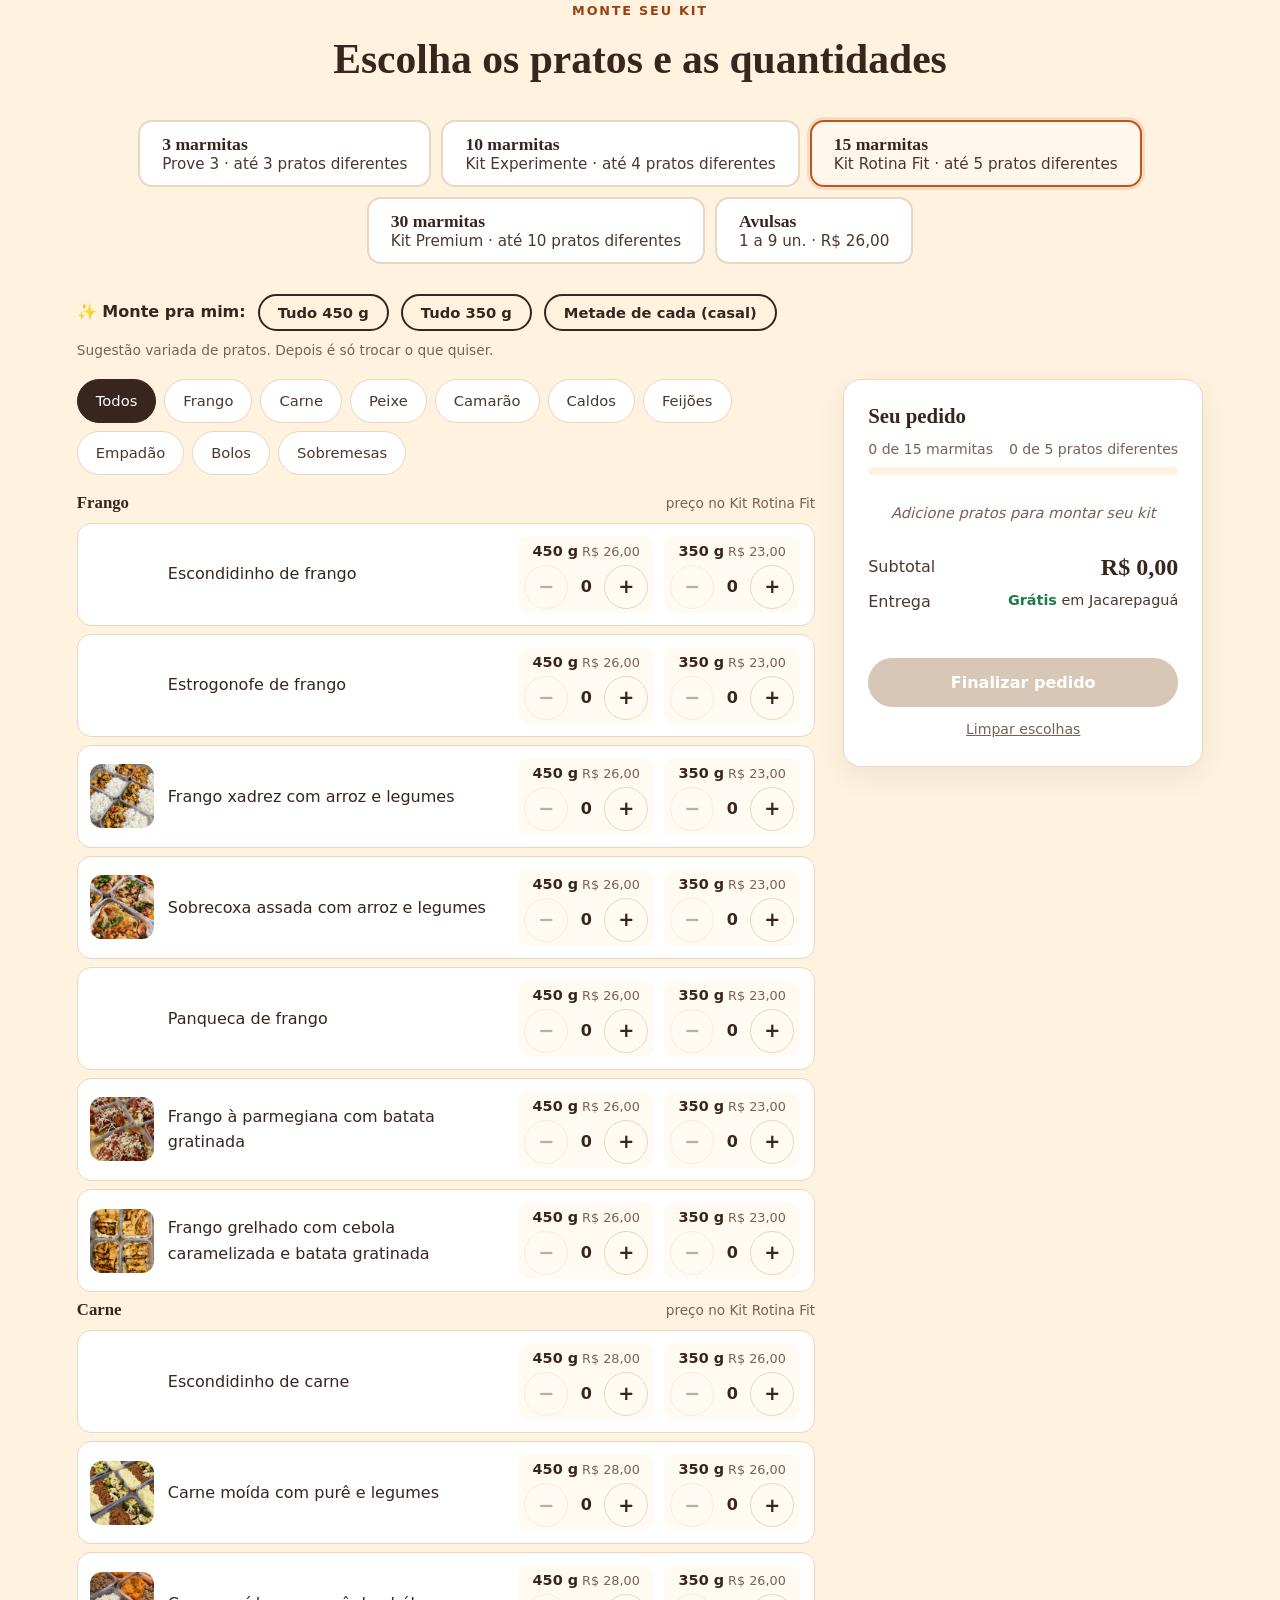
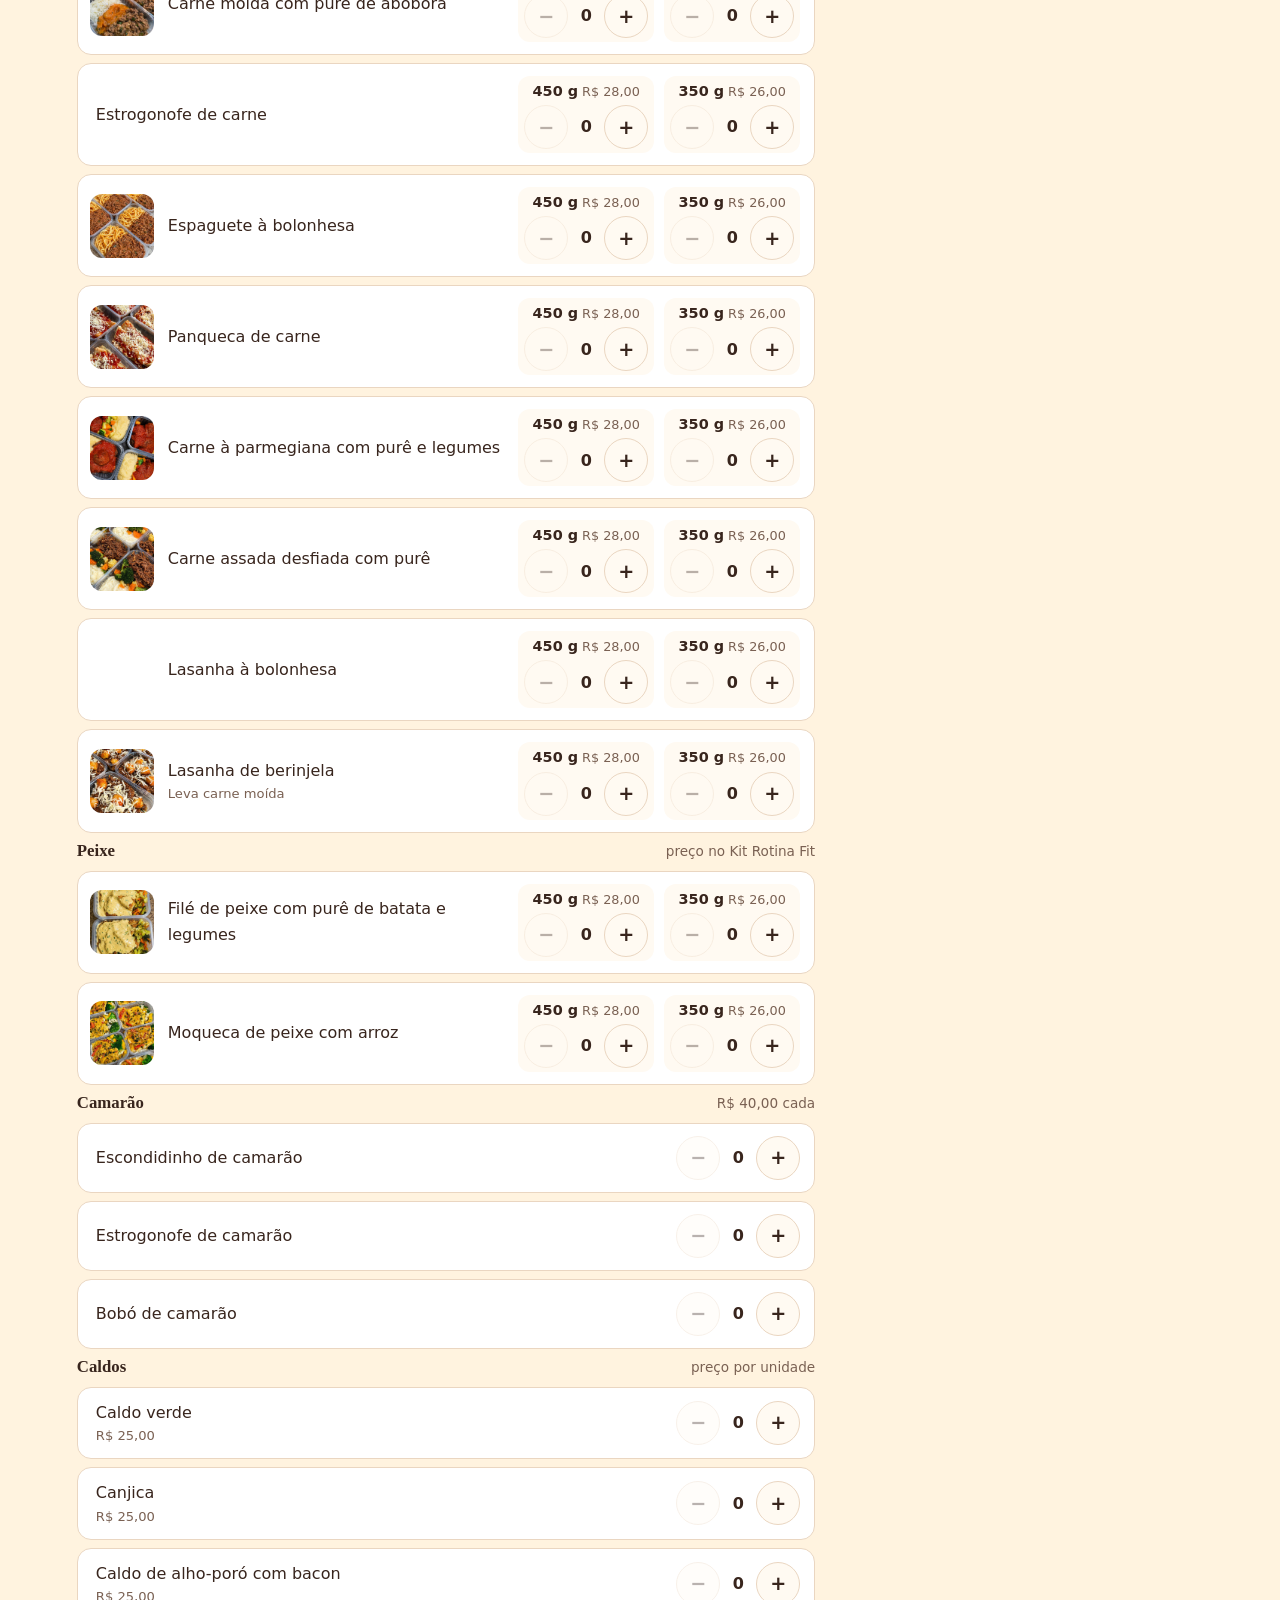
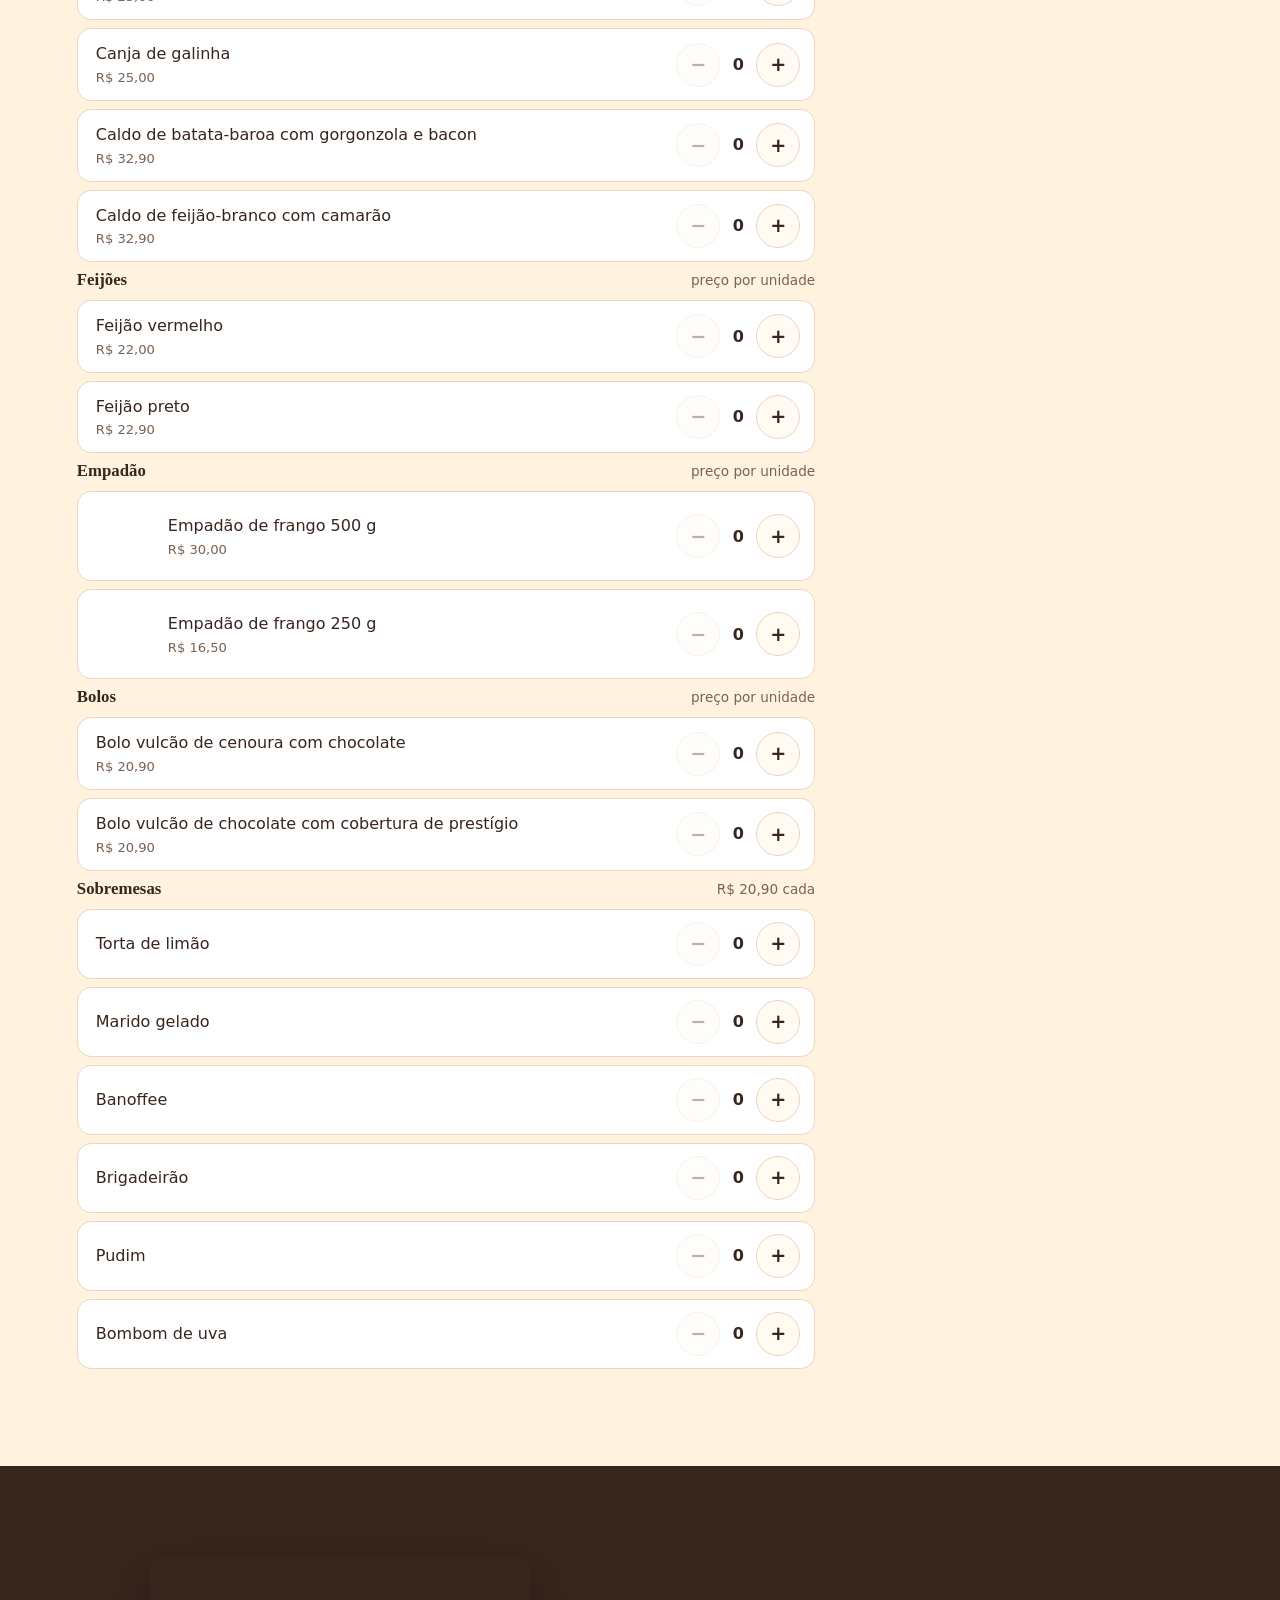
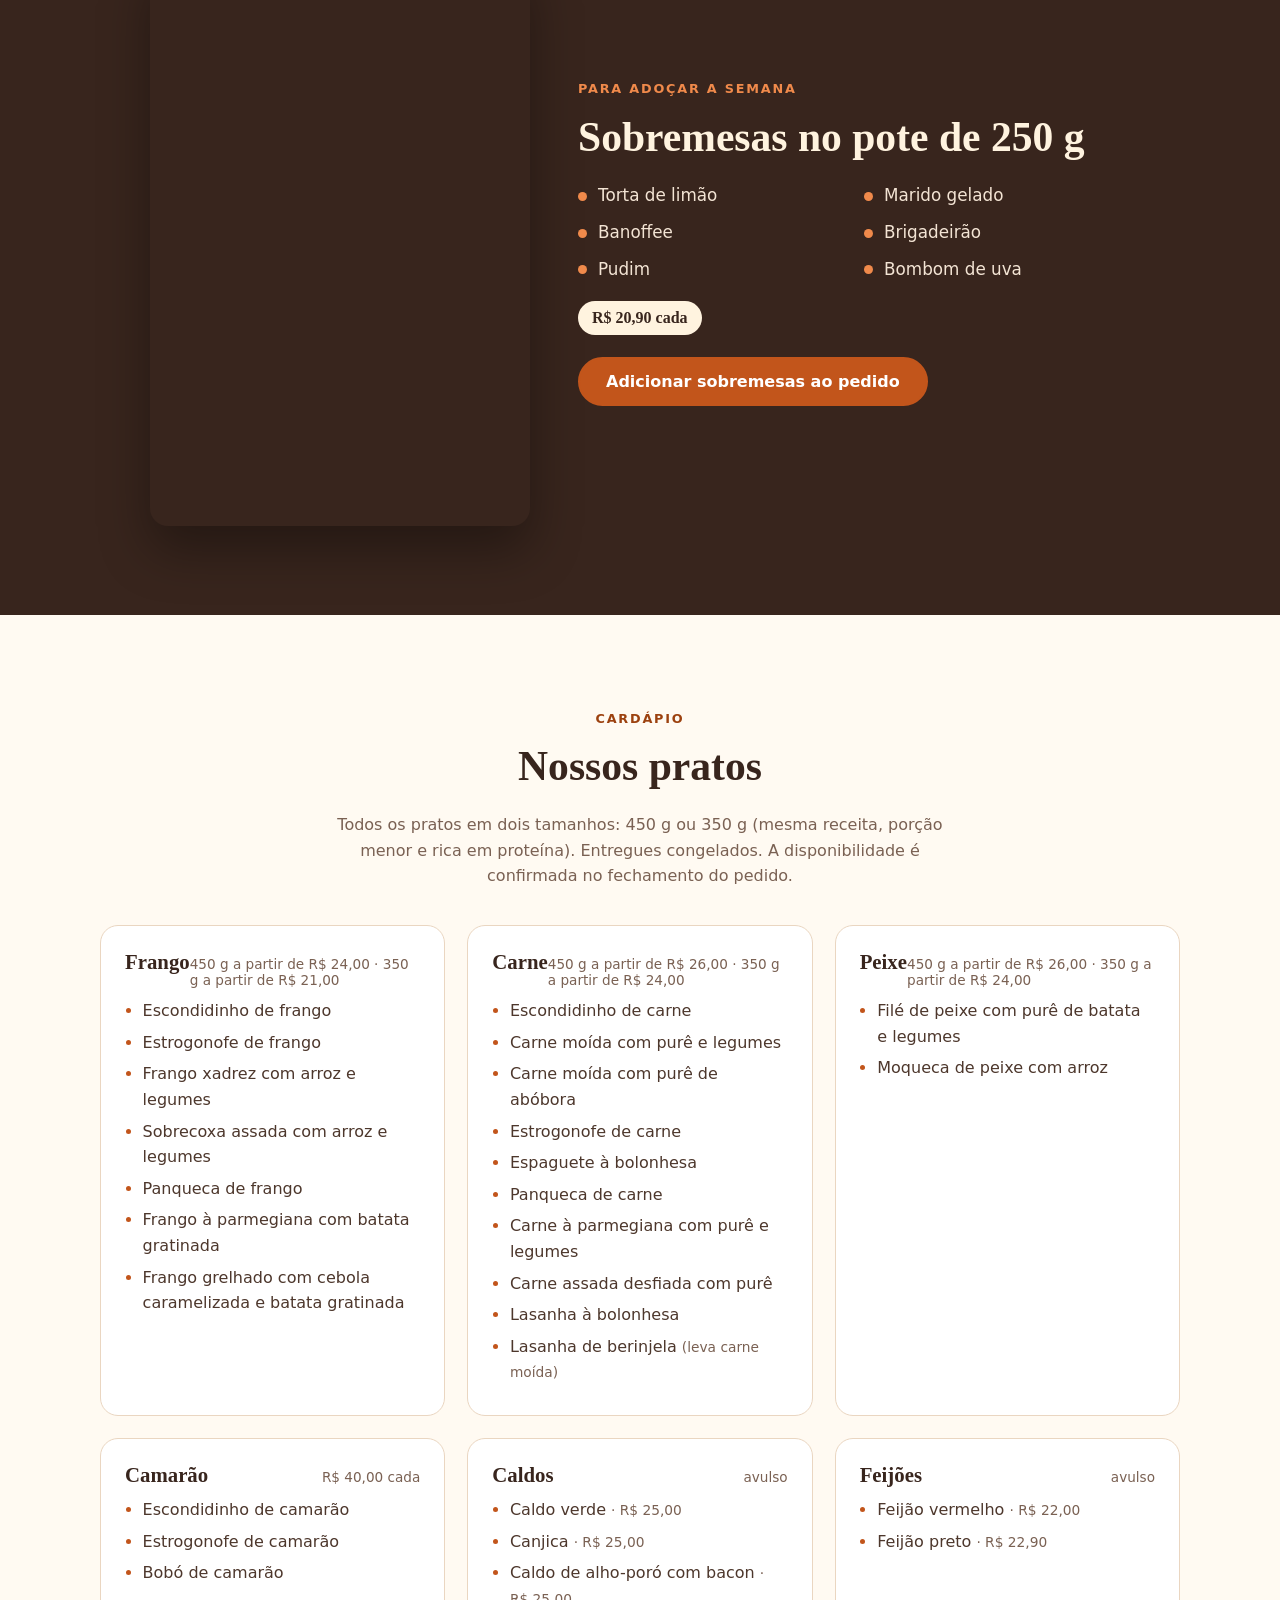
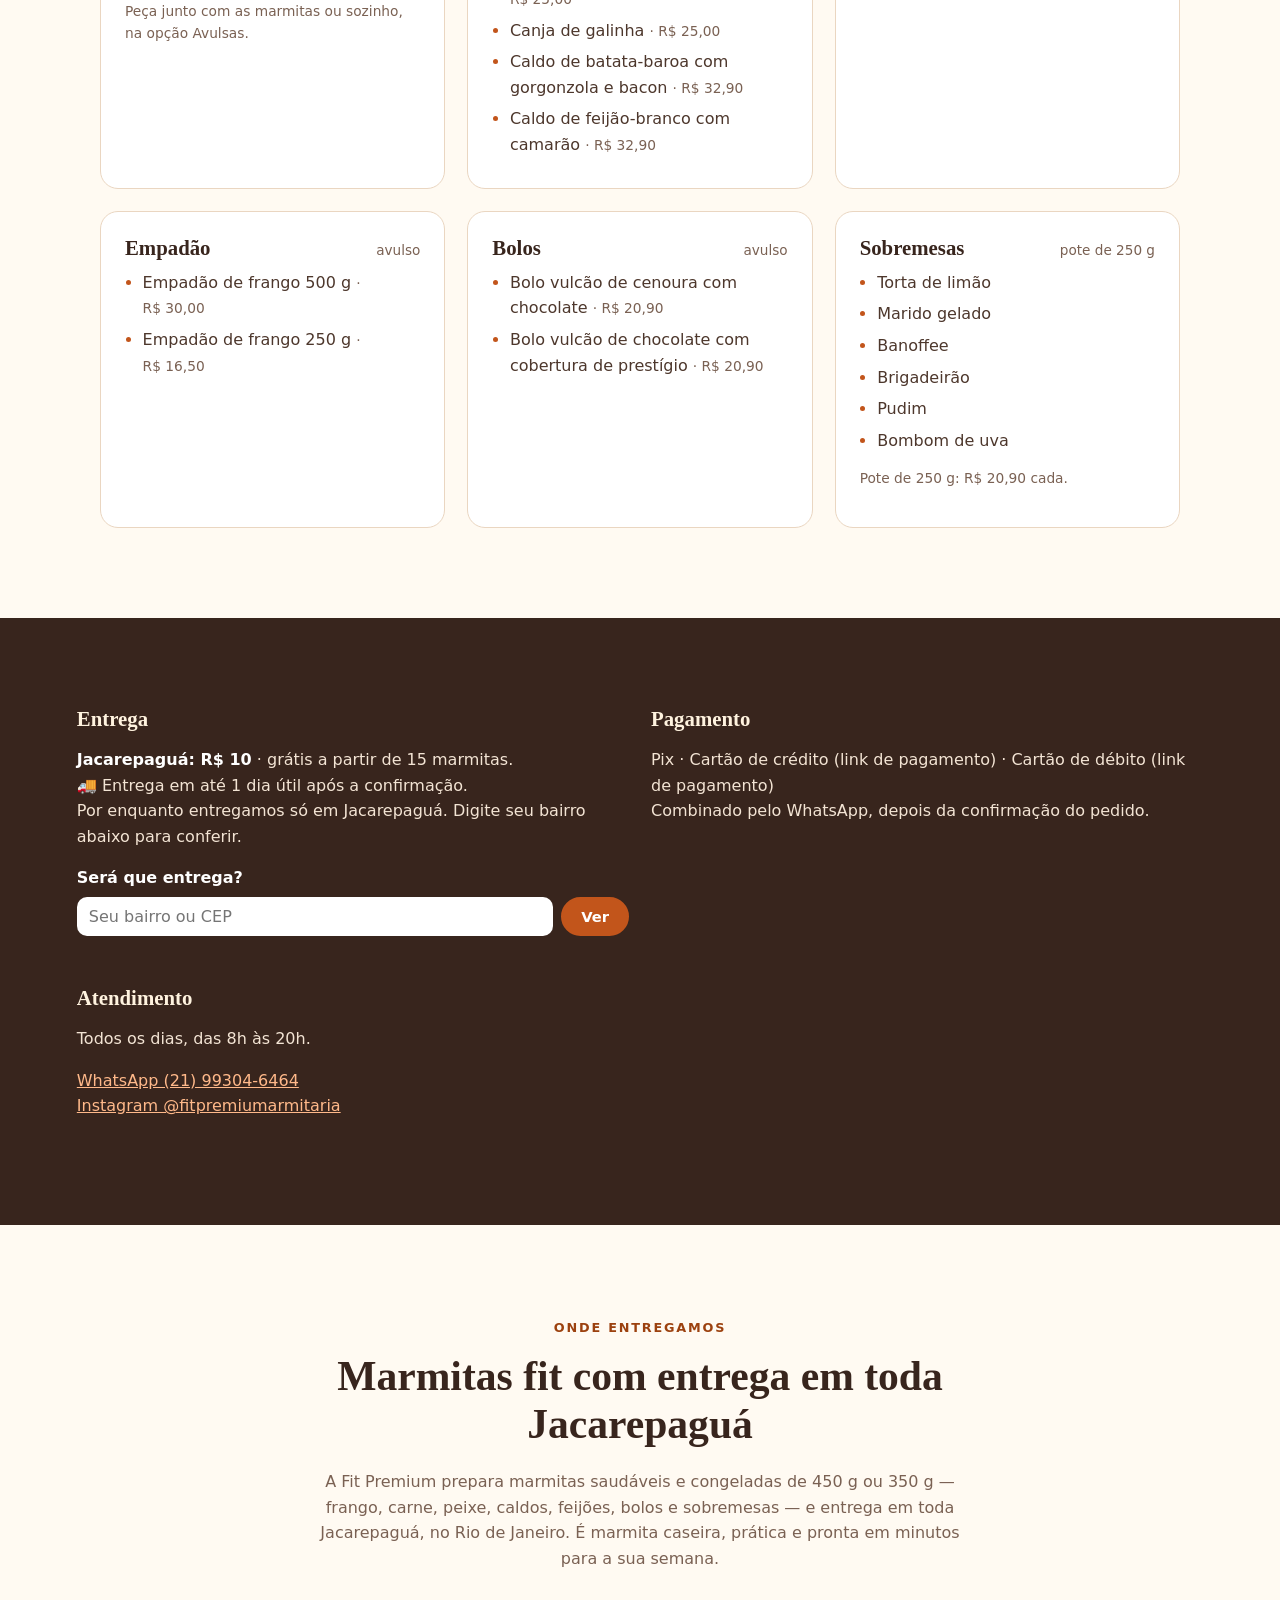
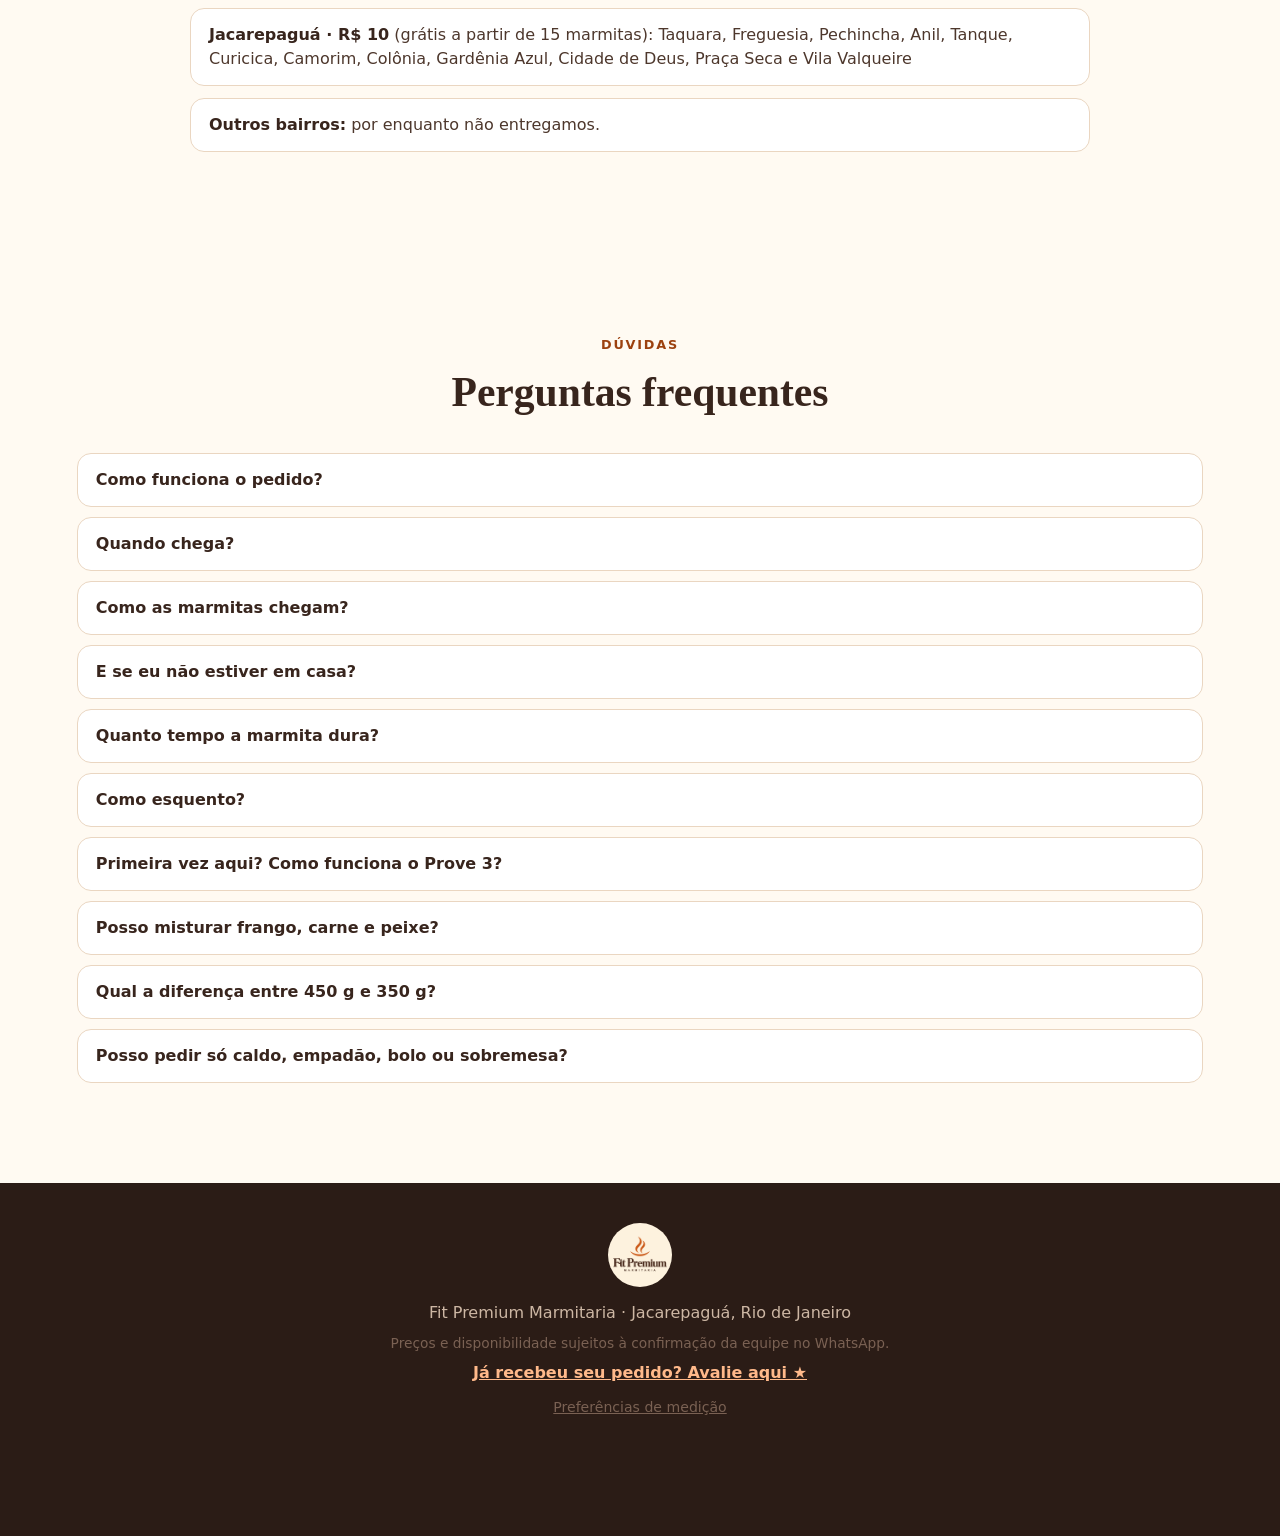
==== commit 16edb712: "Oferta de entrada Prove 3: 3 marmitas com entrega grátis, só na 1ª compra (08/10/2026) - dados.js: k" ====
--- a/index.html
+++ b/index.html
@@ -39,6 +39,7 @@
     "openingHoursSpecification": [{ "@type": "OpeningHoursSpecification", "dayOfWeek": ["Monday","Tuesday","Wednesday","Thursday","Friday","Saturday","Sunday"], "opens": "08:00", "closes": "20:00" }],
     "sameAs": ["https://instagram.com/fitpremiumarmitaria", "https://wa.me/5521993046464"],
     "makesOffer": [
+      { "@type": "AggregateOffer", "name": "Prove 3 - 3 marmitas (1ª compra, entrega grátis)", "lowPrice": "60.00", "highPrice": "75.00", "priceCurrency": "BRL" },
       { "@type": "AggregateOffer", "name": "Kit Experimente - 10 marmitas", "lowPrice": "250.00", "highPrice": "300.00", "priceCurrency": "BRL" },
       { "@type": "AggregateOffer", "name": "Kit Rotina Fit - 15 marmitas", "lowPrice": "345.00", "highPrice": "420.00", "priceCurrency": "BRL" },
       { "@type": "AggregateOffer", "name": "Kit Premium - 30 marmitas", "lowPrice": "630.00", "highPrice": "780.00", "priceCurrency": "BRL" }
@@ -55,7 +56,7 @@
   <link rel="preconnect" href="https://fonts.googleapis.com">
   <link rel="preconnect" href="https://fonts.gstatic.com" crossorigin>
   <link href="https://fonts.googleapis.com/css2?family=Fraunces:opsz,wght@9..144,500;9..144,700&family=DM+Sans:wght@400;500;700&display=swap" rel="stylesheet">
-  <link rel="stylesheet" href="estilo.css?v=20261007b">
+  <link rel="stylesheet" href="estilo.css?v=20261008">
 </head>
 <body>
   <div class="aviso-topo" id="aviso-topo"></div>
@@ -80,6 +81,7 @@
         <h1><span class="selo">Marmitas fit congeladas em Jacarepaguá</span>Mais sabor.<br>Mais praticidade.</h1>
         <p class="lead">Marmitas de <strong>450 g</strong> ou <strong>350 g</strong> (porção menor, rica em proteína) prontas para a sua rotina. Escolha o kit, monte com os seus pratos favoritos e finalize o pedido pelo WhatsApp.</p>
         <p class="hero-entrega" id="hero-entrega"></p>
+        <button type="button" class="hero-entrada" id="hero-entrada" hidden></button>
         <div class="hero-acoes">
           <a href="#montar" class="btn">Montar meu kit em 2 minutos</a>
           <a href="#quiz" class="btn btn-contorno">Qual kit é para mim?</a>
@@ -248,6 +250,7 @@
       <details><summary>E se eu não estiver em casa?</summary><p>A portaria ou outra pessoa pode receber, se você autorizar no pedido. Se não houver ninguém e o pedido voltar, combinamos uma nova entrega pelo WhatsApp, com nova taxa de entrega.</p></details>
       <details><summary>Quanto tempo a marmita dura?</summary><p>Até 3 meses no freezer. Depois de descongelada, consuma em até 3 dias (na geladeira).</p></details>
       <details><summary>Como esquento?</summary><p>No micro-ondas, por 5 a 7 minutos, mexendo na metade do tempo.</p></details>
+      <details><summary>Primeira vez aqui? Como funciona o Prove 3?</summary><p>É a nossa oferta de entrada: 3 marmitas (até 3 pratos diferentes) com entrega grátis em Jacarepaguá, por R$ 20 cada na de 350 g (R$ 60 o kit) ou a partir de R$ 23 na de 450 g. Vale uma vez por cliente, na primeira compra. Depois, os kits de 10, 15 e 30 têm o melhor preço por marmita.</p></details>
       <details><summary>Posso misturar frango, carne e peixe?</summary><p>Pode! Cada kit aceita um número de pratos diferentes (4, 5 ou 10) e você escolhe quantas marmitas de cada.</p></details>
       <details><summary>Qual a diferença entre 450 g e 350 g?</summary><p>É a mesma receita. A de 350 g tem menos acompanhamento e mantém a proteína: é para quem come menos ou está de dieta. Dá para misturar os dois tamanhos no mesmo kit (por exemplo, um casal). O mesmo prato nos dois tamanhos conta como um prato só.</p></details>
       <details><summary>Posso pedir só caldo, empadão, bolo ou sobremesa?</summary><p>Pode. Escolha "Avulsas" no montador e adicione só os itens que quiser.</p></details>
@@ -321,9 +324,9 @@
     </div>
   </dialog>
 
-  <script src="dados.js?v=20261007b"></script>
-  <script src="preco.js?v=20261007b"></script>
+  <script src="dados.js?v=20261008"></script>
+  <script src="preco.js?v=20261008"></script>
   <script src="medicao.js?v=20261002b"></script>
-  <script src="app.js?v=20261007c"></script>
+  <script src="app.js?v=20261008"></script>
 </body>
 </html>
--- a/estilo.css
+++ b/estilo.css
@@ -304,6 +304,10 @@
 
 /* Marmitas avulsas e economia dos combos */
 .tabela-precos s { color: var(--suave); font-weight: 400; font-size: .85em; margin-right: 4px; }
+.combo.entrada { border: 2px solid var(--verde); background: #f3faf6; }
+.combo.entrada .tag { background: var(--verde); }
+.hero-entrada { display: inline-block; margin: -8px 0 18px; background: #fff; color: var(--verde); border: 2px dashed var(--verde); border-radius: 14px; padding: 10px 14px; font: 700 .95rem/1.35 var(--sans); text-align: left; cursor: pointer; }
+.hero-entrada:hover { background: #f3faf6; }
 .combo .economia { display: inline-block; align-self: flex-start; margin: 0 0 12px; background: #eaf6ef; color: var(--verde); font-weight: 700; font-size: .9rem; padding: 4px 12px; border-radius: 999px; }
 .avulsa-nota { grid-column: 1 / -1; text-align: center; color: var(--suave); margin: 4px 0 0; }
 .avulsa-nota .link-limpar { display: inline; margin: 0 0 0 6px; color: var(--laranja-escuro); font-weight: 700; }
